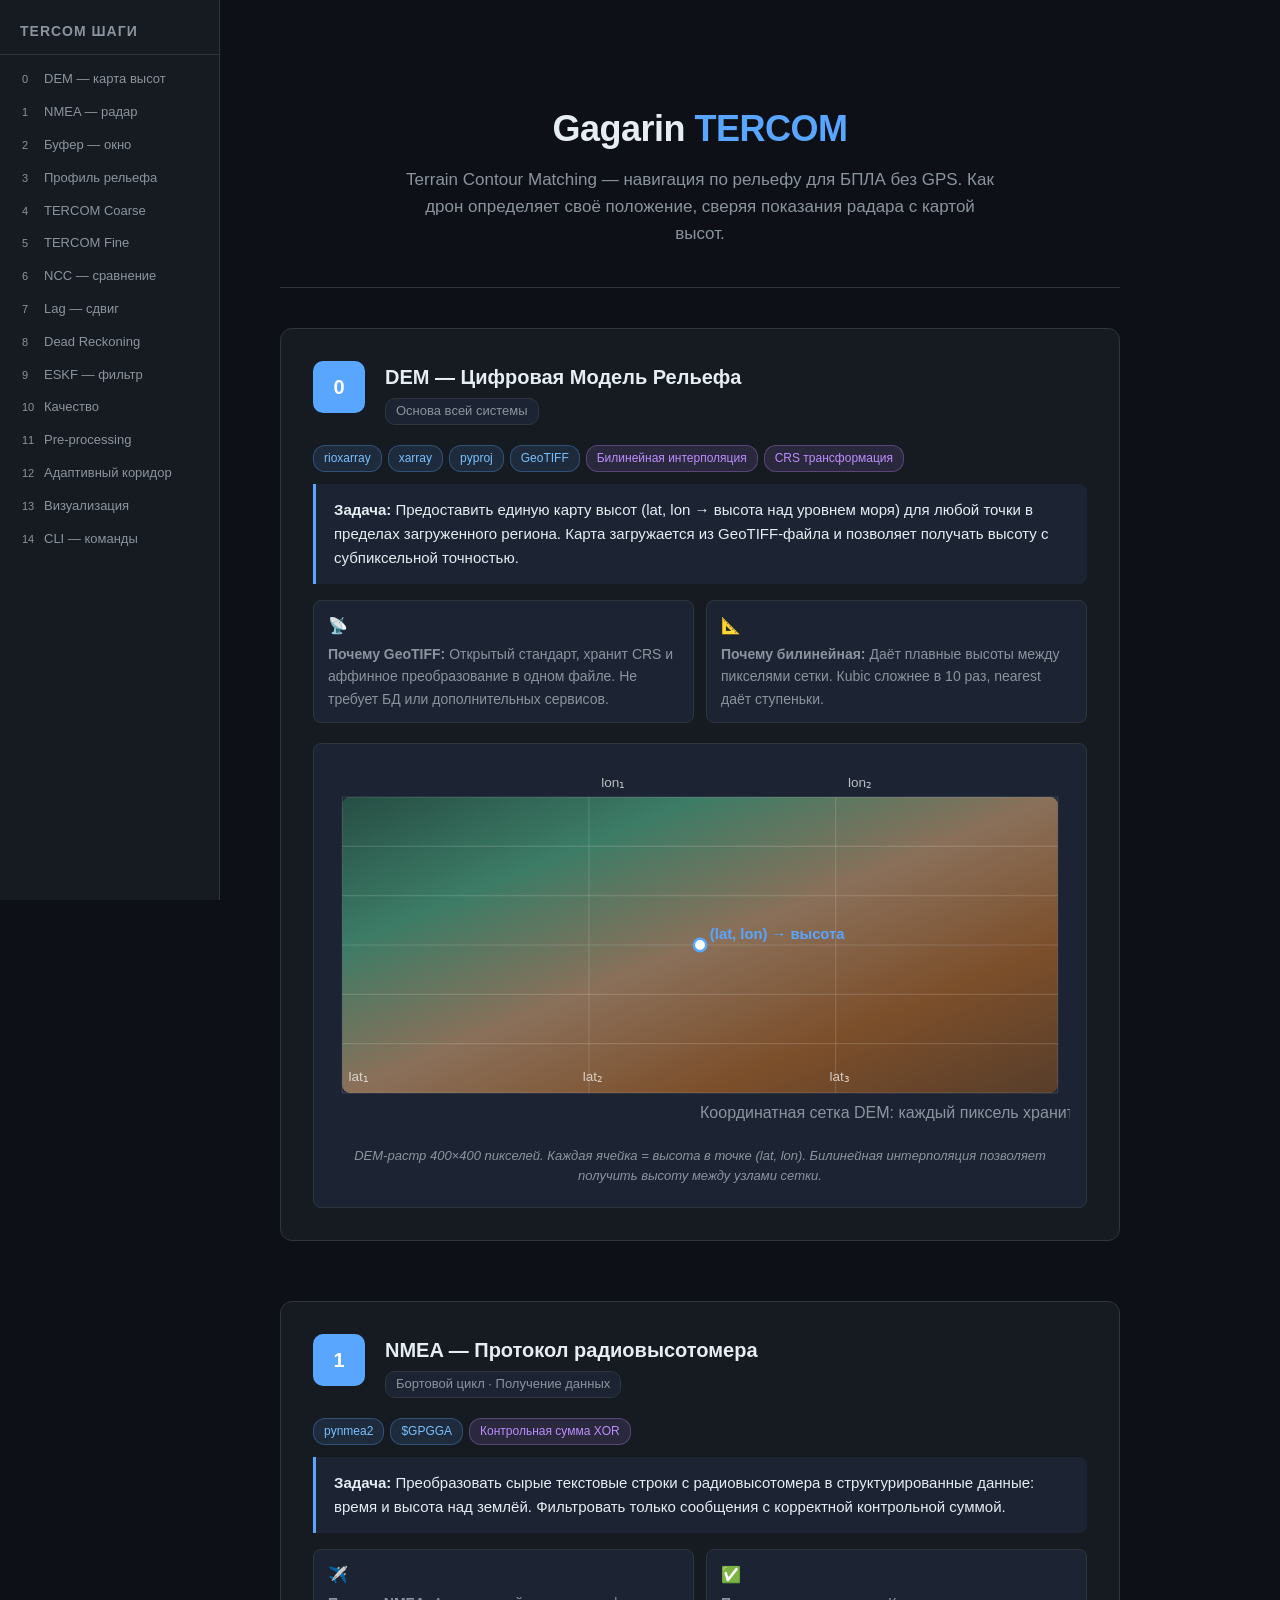
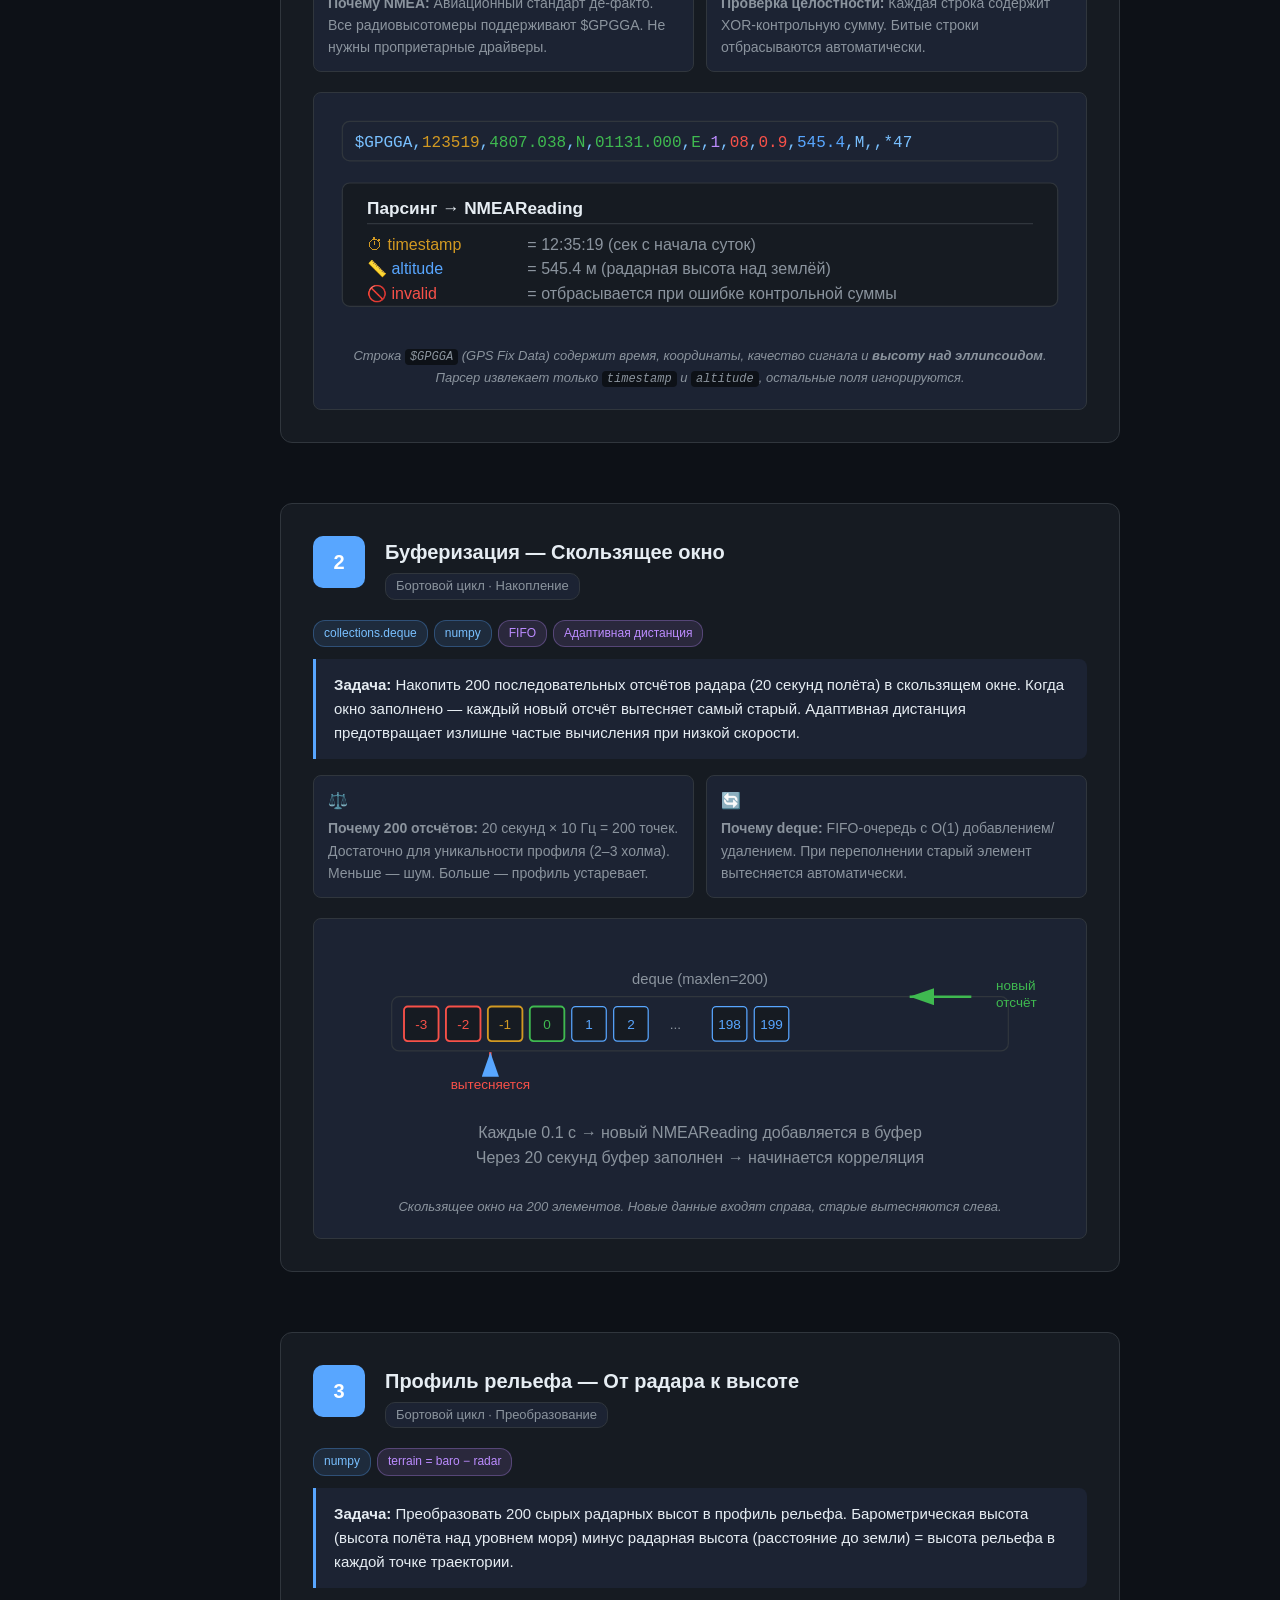
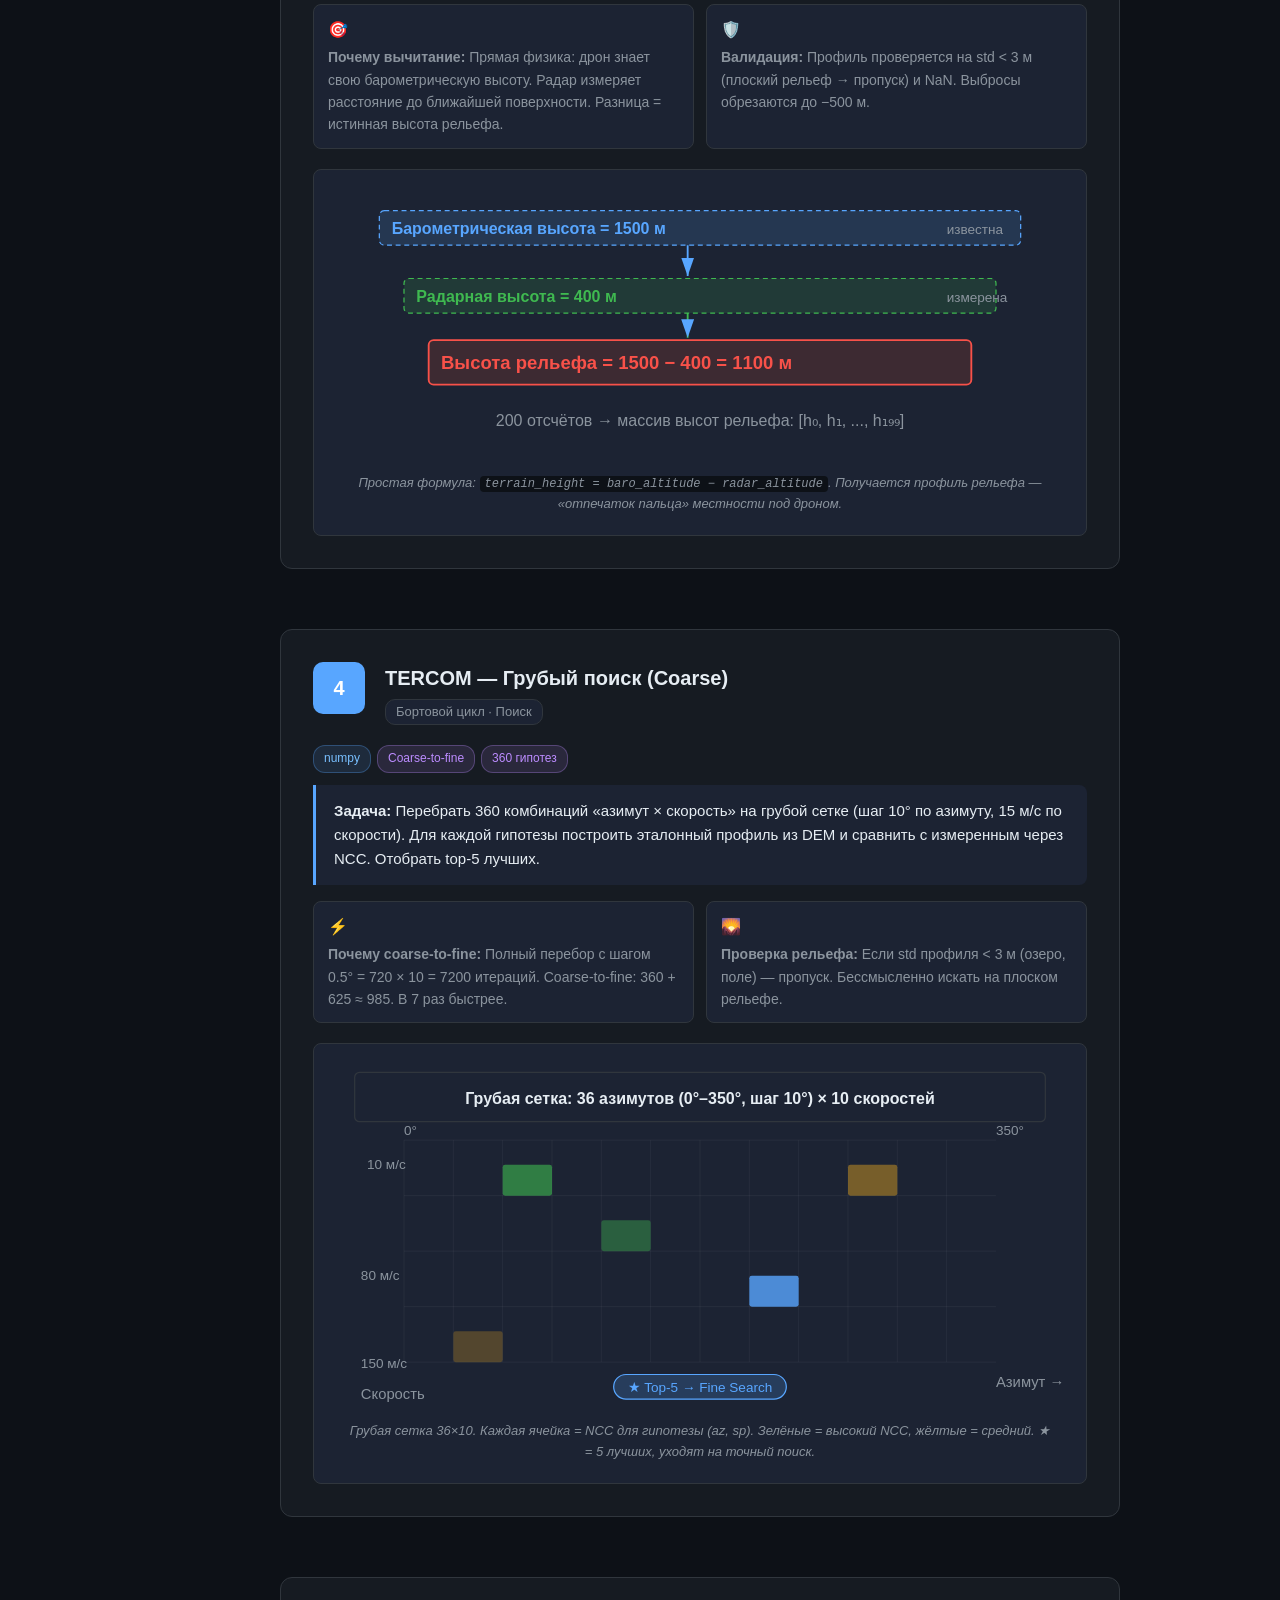
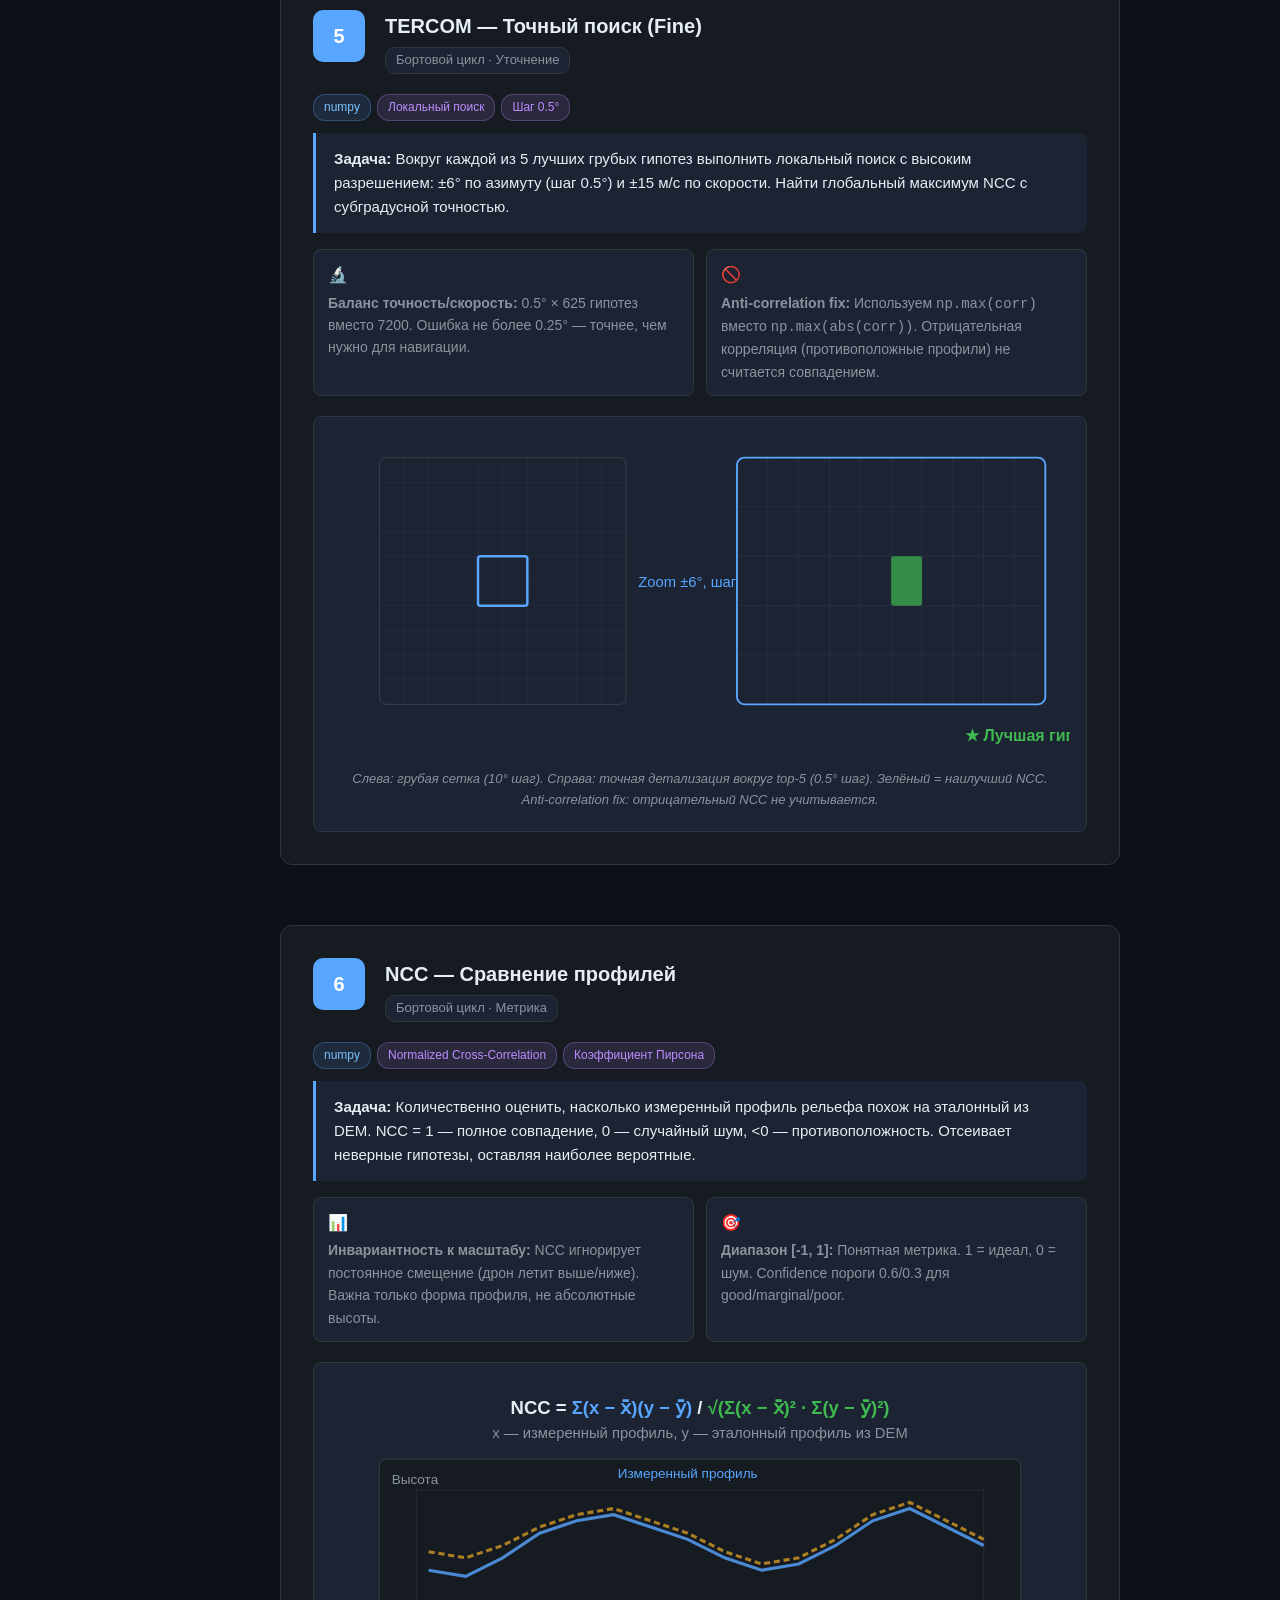
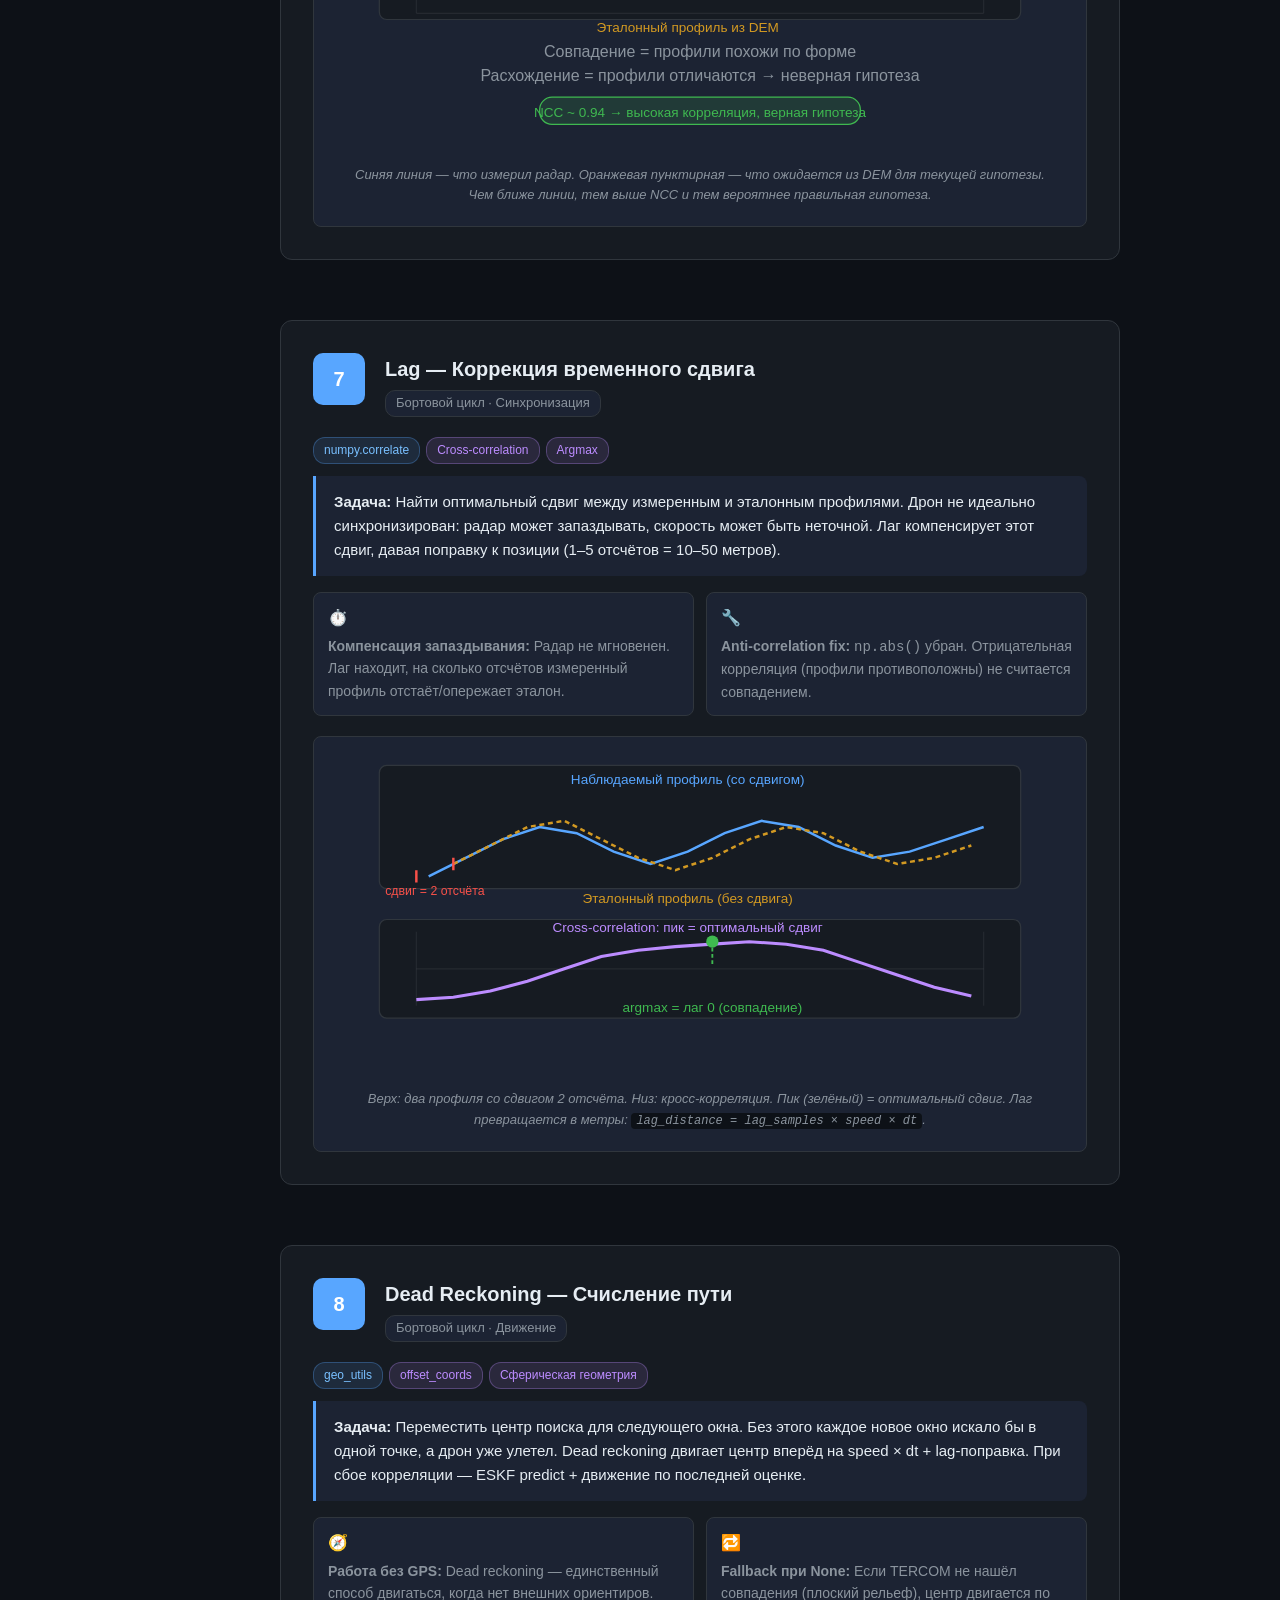
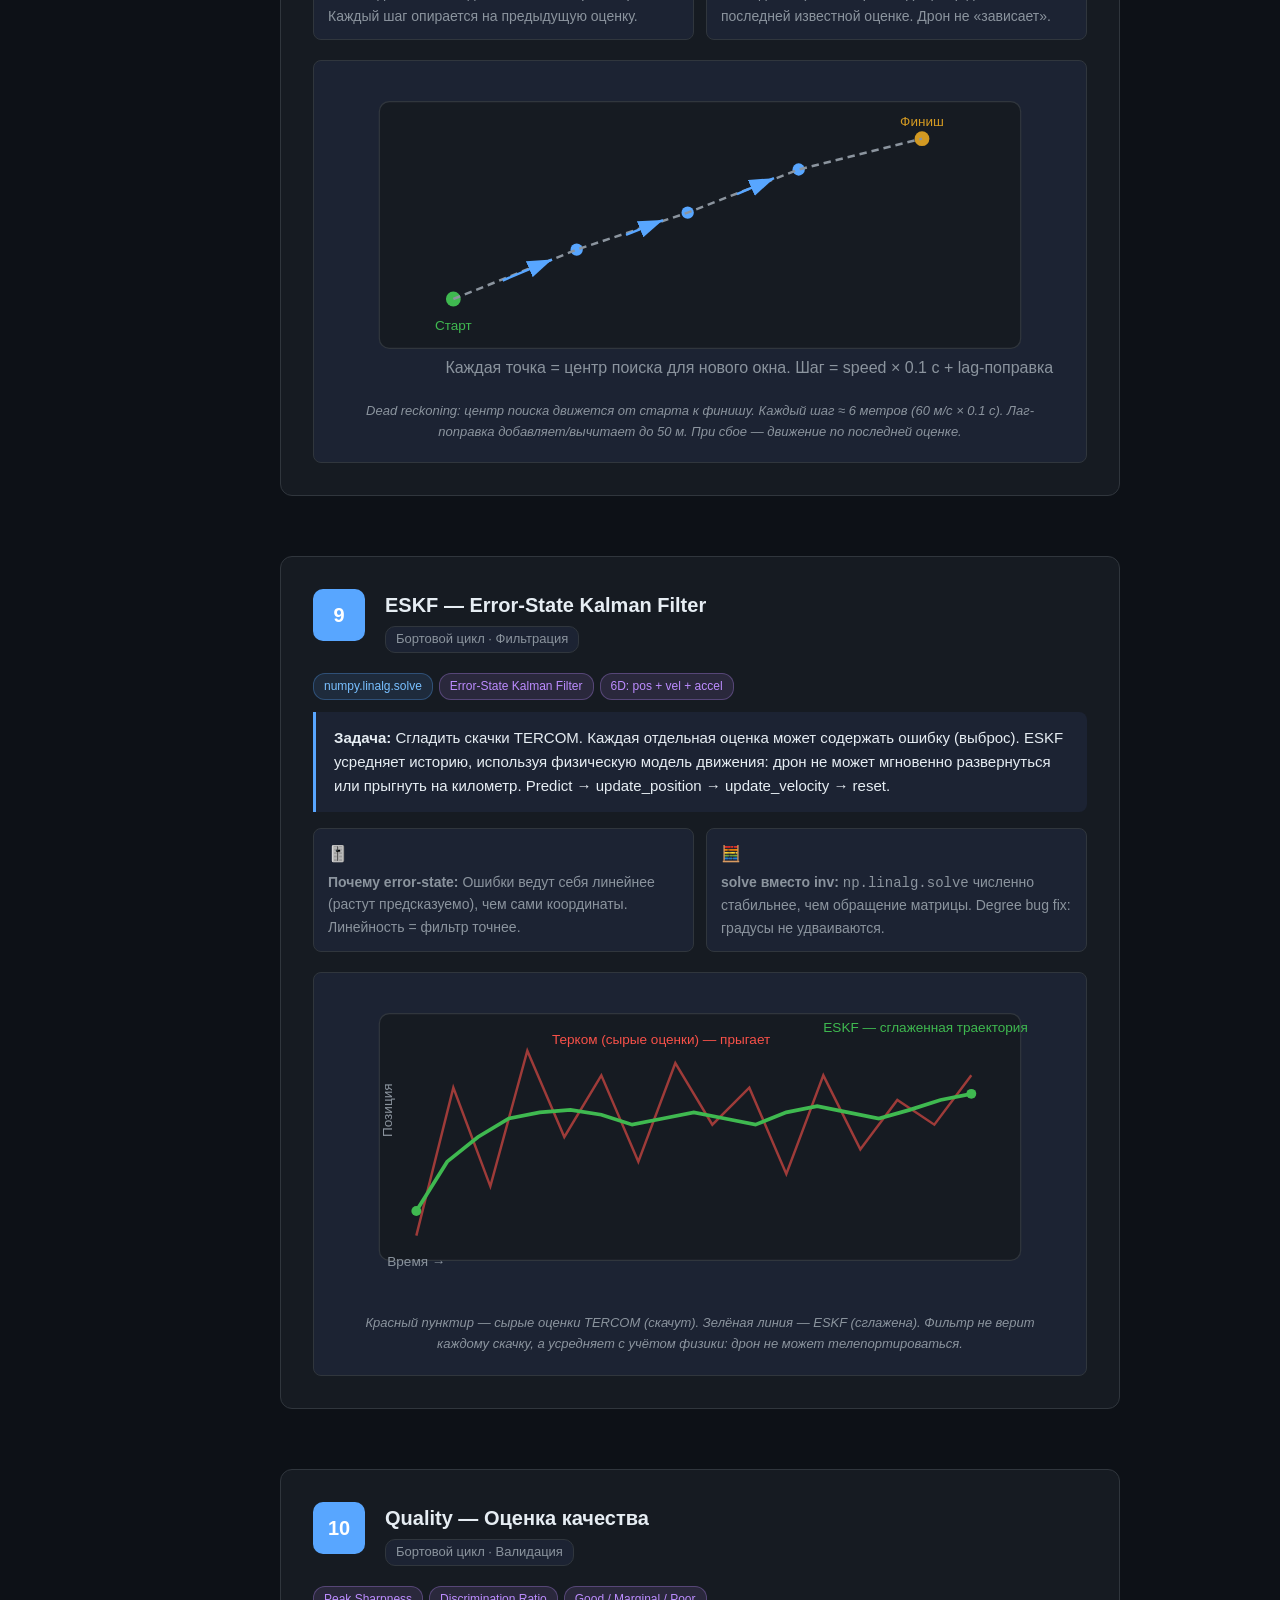
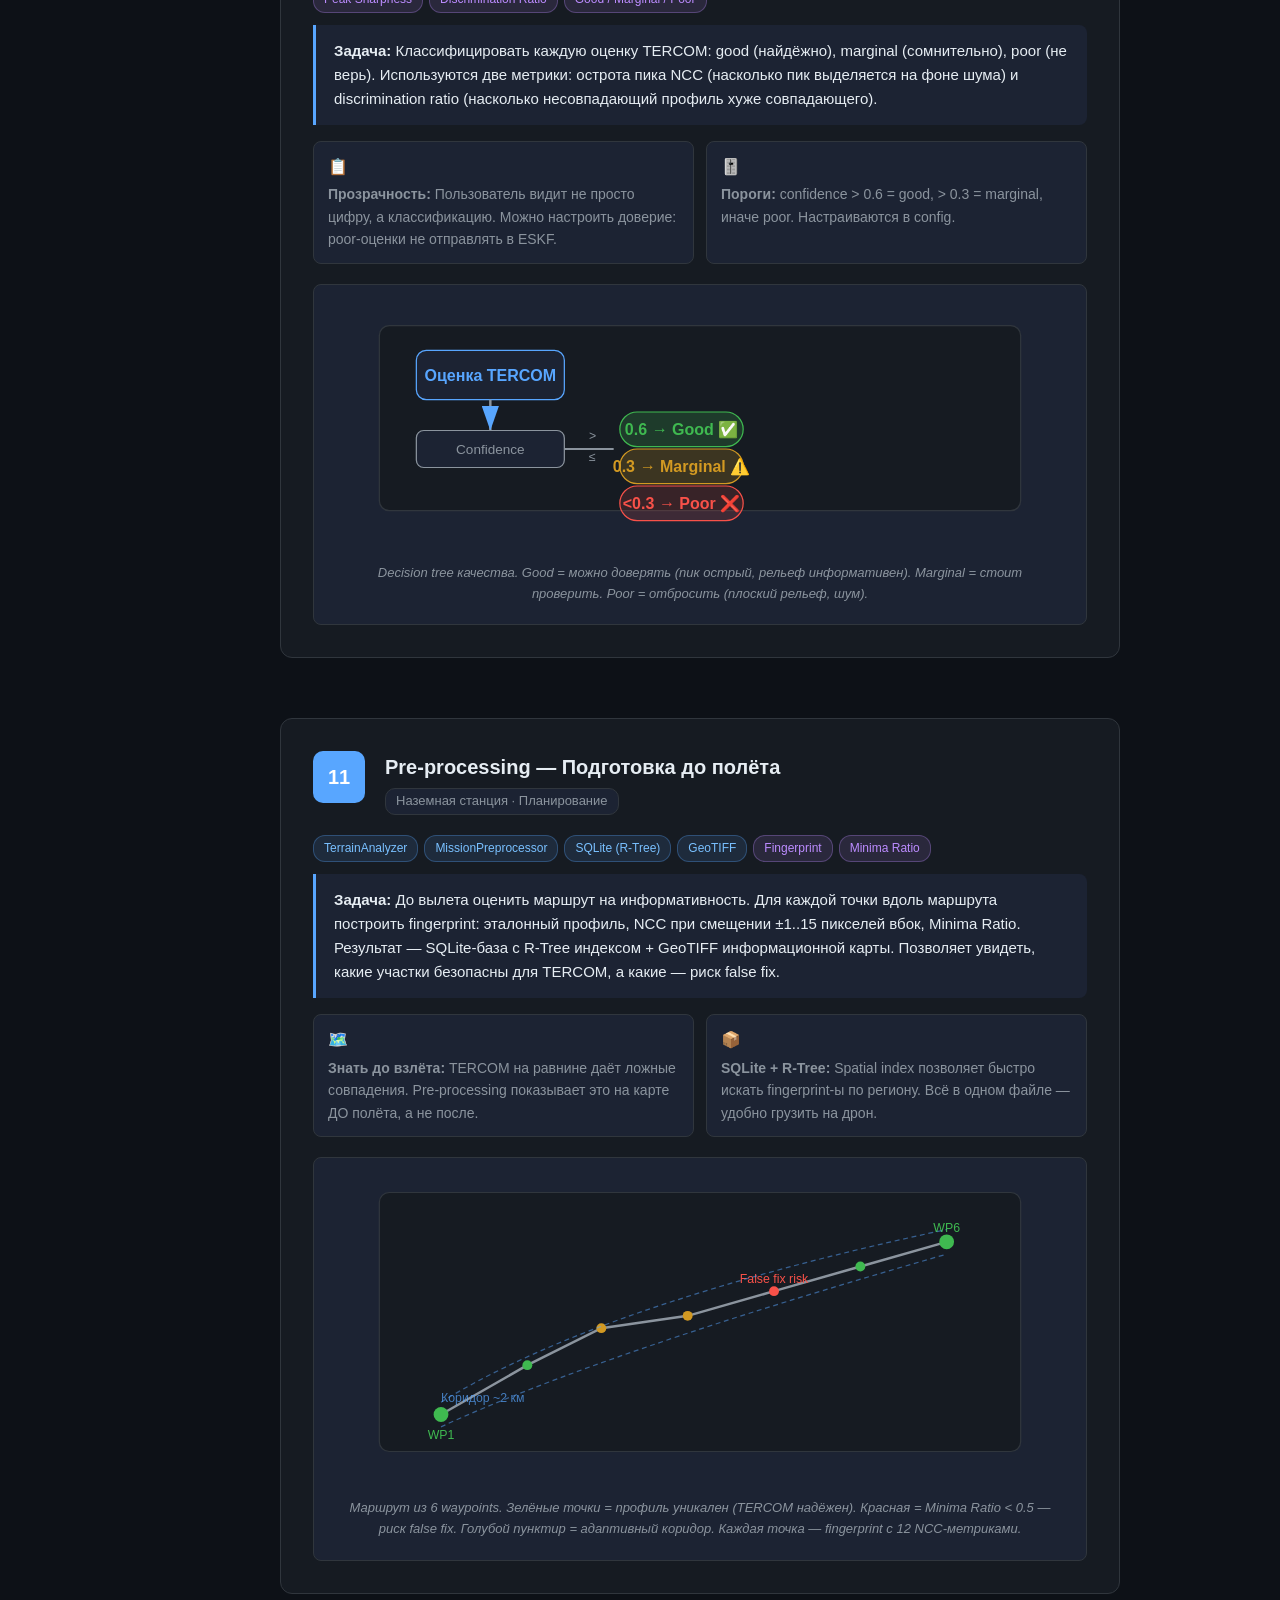
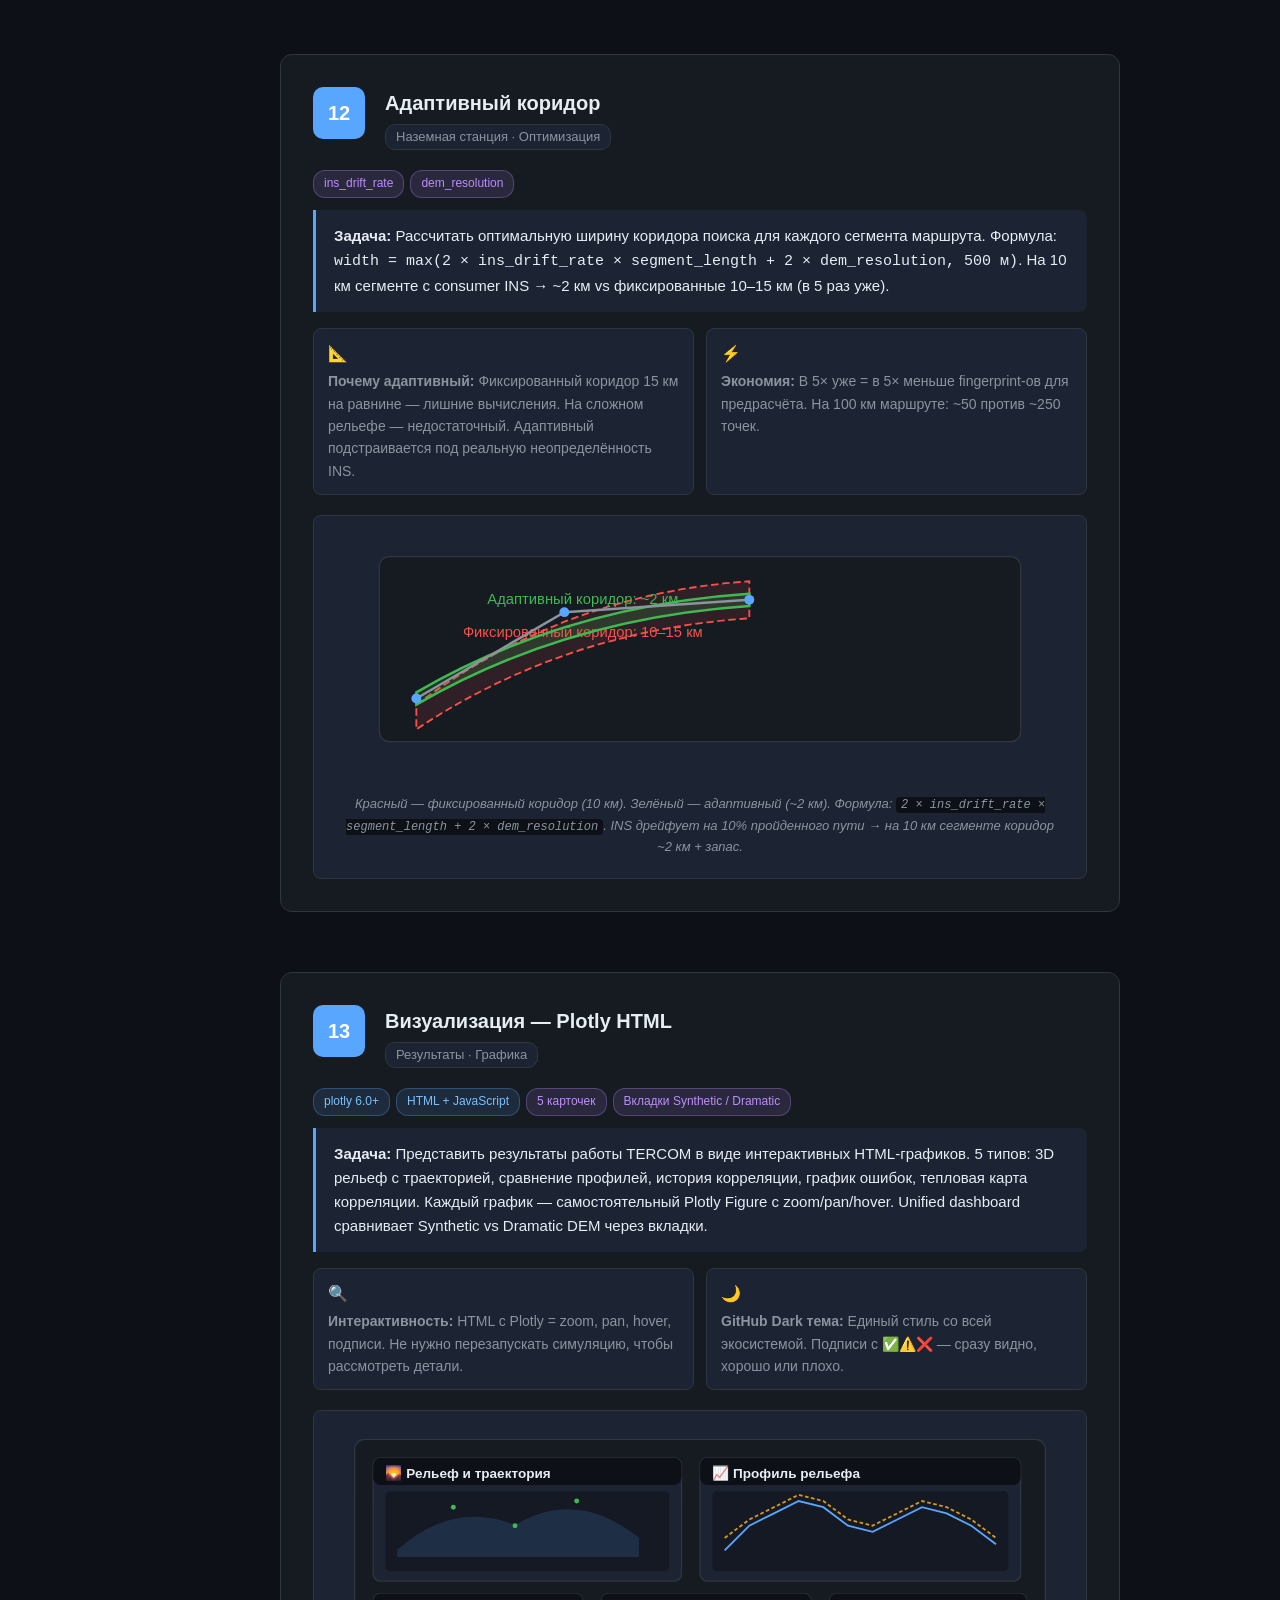
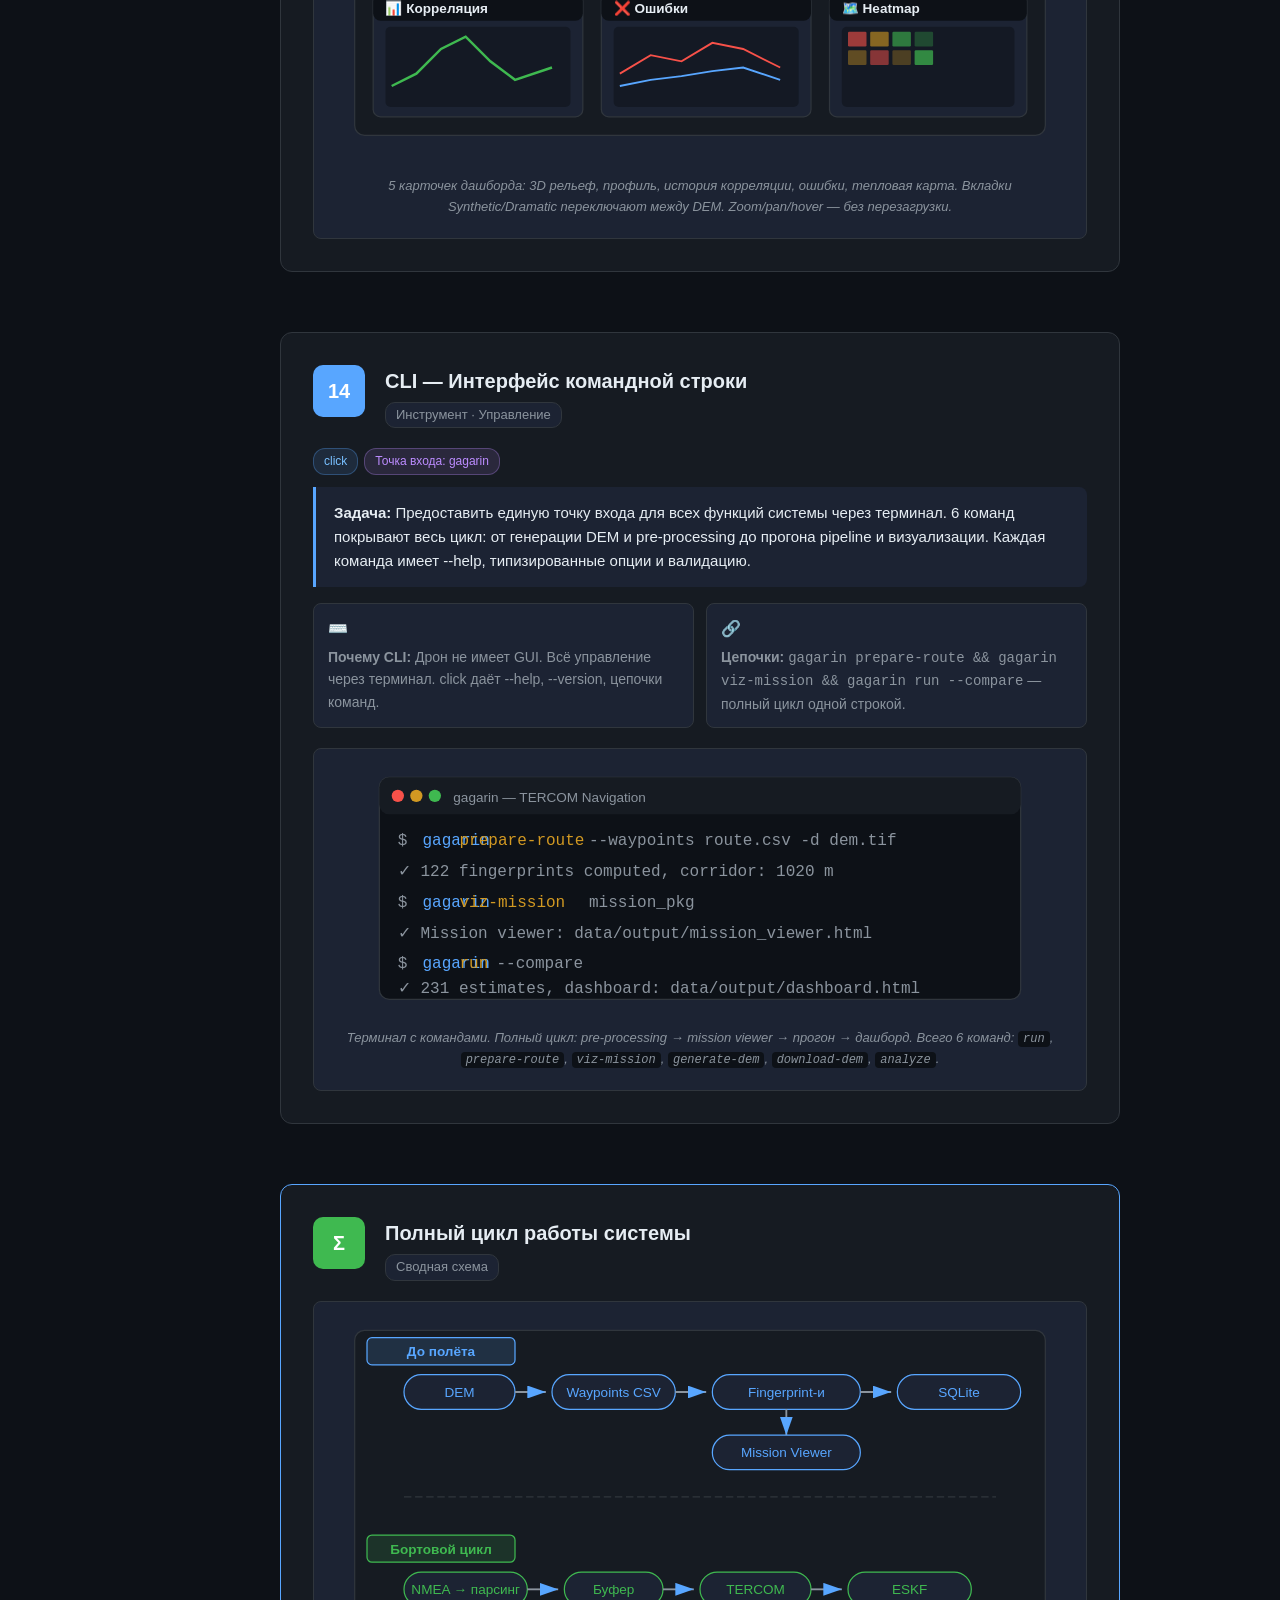
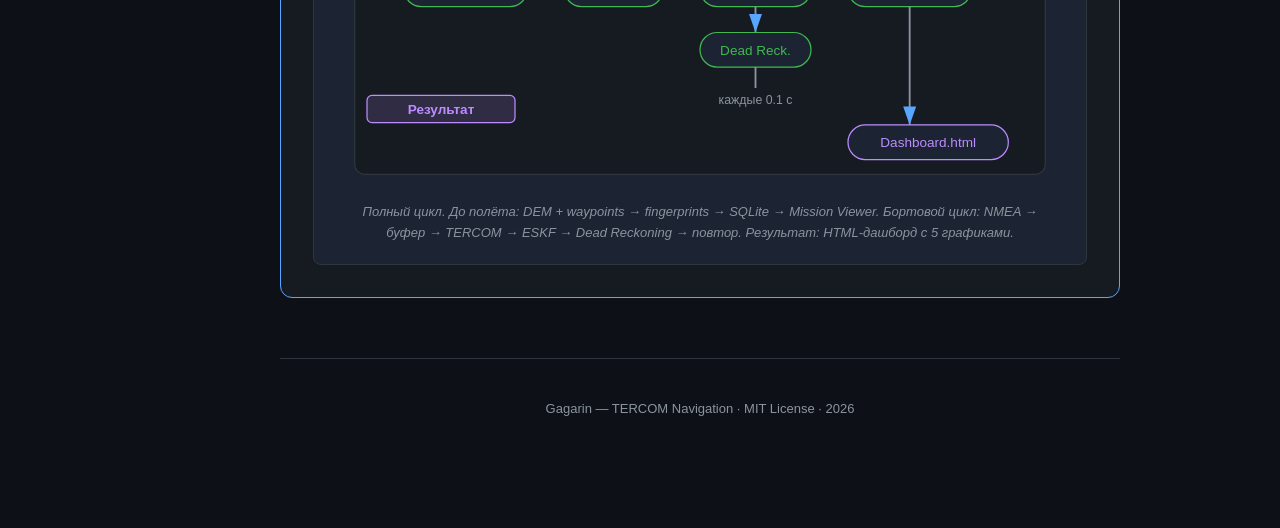
==== docs/demo/index.html @ 9ee4a389 "Phase 1 bugs + pre-processing + docs Critical bug fixes: - Anti-correlation fix: np.abs removed from" ====
<!DOCTYPE html>
<html lang="ru">
<head>
<meta charset="UTF-8">
<meta name="viewport" content="width=device-width,initial-scale=1.0">
<title>Gagarin — TERCOM Navigation: как это работает</title>
<style>
*,*::before,*::after{box-sizing:border-box;margin:0;padding:0}
:root{--bg:#0d1117;--bg2:#161b22;--bg3:#1c2333;--border:#30363d;--fg:#e6edf3;--fg2:#8b949e;--accent:#58a6ff;--green:#3fb950;--orange:#d29922;--red:#f85149;--purple:#bc8cff;--cyan:#79c0ff;--font:-apple-system,BlinkMacSystemFont,"Segoe UI",Helvetica,Arial,sans-serif}
html{scroll-behavior:smooth}
body{background:var(--bg);color:var(--fg);font-family:var(--font);line-height:1.6}
nav{position:fixed;top:0;left:0;width:220px;height:100vh;background:var(--bg2);border-right:1px solid var(--border);padding:20px 0;overflow-y:auto;z-index:100}
nav h2{font-size:14px;color:var(--fg2);text-transform:uppercase;letter-spacing:1px;padding:0 20px 12px;border-bottom:1px solid var(--border);margin-bottom:8px}
nav a{display:block;padding:6px 20px;font-size:13px;color:var(--fg2);text-decoration:none;transition:.15s;border-left:2px solid transparent}
nav a:hover{color:var(--fg);background:var(--bg3)}
nav a.active{color:var(--accent);border-left-color:var(--accent)}
nav .nav-num{display:inline-block;width:22px;color:var(--fg2);font-size:11px}
main{margin-left:220px;padding:40px 60px 80px;max-width:960px}
.hero{text-align:center;padding:60px 0 40px;border-bottom:1px solid var(--border);margin-bottom:40px}
.hero h1{font-size:36px;font-weight:700;letter-spacing:-0.5px;margin-bottom:8px}
.hero h1 span{color:var(--accent)}
.hero p{font-size:17px;color:var(--fg2);max-width:600px;margin:0 auto}
.step{margin-bottom:60px;padding:32px;background:var(--bg2);border:1px solid var(--border);border-radius:12px}
.step-header{display:flex;align-items:flex-start;gap:20px;margin-bottom:20px}
.step-number{flex-shrink:0;width:52px;height:52px;background:var(--accent);color:#fff;border-radius:10px;display:flex;align-items:center;justify-content:center;font-size:20px;font-weight:700}
.step-title{flex:1}
.step-title h2{font-size:20px;font-weight:600;margin-bottom:4px}
.step-title .phase{font-size:13px;color:var(--fg2);background:var(--bg3);display:inline-block;padding:2px 10px;border-radius:10px;border:1px solid var(--border)}
.tags{display:flex;flex-wrap:wrap;gap:6px;margin:12px 0}
.tag{padding:3px 10px;border-radius:12px;font-size:12px;background:var(--bg3);border:1px solid var(--border);color:var(--fg2)}
.tag.lib{background:rgba(88,166,255,.12);border-color:rgba(88,166,255,.3);color:var(--cyan)}
.tag.algo{background:rgba(188,140,255,.12);border-color:rgba(188,140,255,.3);color:var(--purple)}
.task{background:var(--bg3);border-left:3px solid var(--accent);padding:14px 18px;border-radius:0 8px 8px 0;margin:12px 0 16px;font-size:15px}
.why{display:grid;grid-template-columns:1fr 1fr;gap:12px;margin:12px 0 20px}
.why-item{padding:12px 14px;background:var(--bg3);border-radius:8px;border:1px solid var(--border)}
.why-item .why-icon{font-size:16px;margin-bottom:4px}
.why-item .why-text{font-size:14px;color:var(--fg2)}
.diagram{margin:16px 0 0;background:var(--bg3);border-radius:8px;border:1px solid var(--border);overflow:hidden;text-align:center;padding:16px}
.diagram svg{max-width:100%;height:auto}
.diagram-caption{font-size:13px;color:var(--fg2);padding:8px 16px 4px;text-align:center;font-style:italic}
.diagram-caption code{background:var(--bg);padding:1px 5px;border-radius:4px;font-size:12px}
.phase-label{display:inline-block;font-size:13px;font-weight:600;color:var(--fg2);text-transform:uppercase;letter-spacing:1px;margin-bottom:16px;padding:4px 12px;border-radius:6px;background:var(--bg3);border:1px solid var(--border)}
footer{text-align:center;padding:40px 0;color:var(--fg2);font-size:13px;border-top:1px solid var(--border);margin-top:20px}
@media(max-width:768px){nav{display:none}main{margin-left:0;padding:20px 16px 40px}.step{padding:20px}.why{grid-template-columns:1fr}.step-header{flex-direction:column;gap:12px}}
</style>

</head>
<body>

<nav>
<h2>TERCOM шаги</h2>
<a href="#step0" class="active"><span class="nav-num">0</span>DEM — карта высот</a>
<a href="#step1"><span class="nav-num">1</span>NMEA — радар</a>
<a href="#step2"><span class="nav-num">2</span>Буфер — окно</a>
<a href="#step3"><span class="nav-num">3</span>Профиль рельефа</a>
<a href="#step4"><span class="nav-num">4</span>TERCOM Coarse</a>
<a href="#step5"><span class="nav-num">5</span>TERCOM Fine</a>
<a href="#step6"><span class="nav-num">6</span>NCC — сравнение</a>
<a href="#step7"><span class="nav-num">7</span>Lag — сдвиг</a>
<a href="#step8"><span class="nav-num">8</span>Dead Reckoning</a>
<a href="#step9"><span class="nav-num">9</span>ESKF — фильтр</a>
<a href="#step10"><span class="nav-num">10</span>Качество</a>
<a href="#step11"><span class="nav-num">11</span>Pre-processing</a>
<a href="#step12"><span class="nav-num">12</span>Адаптивный коридор</a>
<a href="#step13"><span class="nav-num">13</span>Визуализация</a>
<a href="#step14"><span class="nav-num">14</span>CLI — команды</a>
</nav>

<main>

<div class="hero">
<h1>Gagarin <span>TERCOM</span></h1>
<p>Terrain Contour Matching — навигация по рельефу для БПЛА без GPS.
Как дрон определяет своё положение, сверяя показания радара с картой высот.</p>
</div>

<!-- Шаг 0: DEM -->
<div class="step" id="step0">
<div class="step-header">
<div class="step-number">0</div>
<div class="step-title">
<h2>DEM — Цифровая Модель Рельефа</h2>
<span class="phase">Основа всей системы</span>
</div>
</div>
<div class="tags">
<span class="tag lib">rioxarray</span>
<span class="tag lib">xarray</span>
<span class="tag lib">pyproj</span>
<span class="tag lib">GeoTIFF</span>
<span class="tag algo">Билинейная интерполяция</span>
<span class="tag algo">CRS трансформация</span>
</div>
<div class="task">
<b>Задача:</b> Предоставить единую карту высот (lat, lon → высота над уровнем моря) для любой точки в пределах загруженного региона. Карта загружается из GeoTIFF-файла и позволяет получать высоту с субпиксельной точностью.
</div>
<div class="why">
<div class="why-item">
<div class="why-icon">📡</div>
<div class="why-text"><b>Почему GeoTIFF:</b> Открытый стандарт, хранит CRS и аффинное преобразование в одном файле. Не требует БД или дополнительных сервисов.</div>
</div>
<div class="why-item">
<div class="why-icon">📐</div>
<div class="why-text"><b>Почему билинейная:</b> Даёт плавные высоты между пикселями сетки. Кubic сложнее в 10 раз, nearest даёт ступеньки.</div>
</div>
</div>
<div class="diagram">
<svg viewBox="0 0 600 300" xmlns="http://www.w3.org/2000/svg">
<defs>
<linearGradient id="demGrad" x1="0" y1="0" x2="1" y2="1">
<stop offset="0%" stop-color="#2d6a4f"/>
<stop offset="25%" stop-color="#52b788"/>
<stop offset="50%" stop-color="#d4a373"/>
<stop offset="75%" stop-color="#bc6c25"/>
<stop offset="100%" stop-color="#7f4f24"/>
</linearGradient>
</defs>
<rect x="10" y="30" width="580" height="240" rx="6" fill="url(#demGrad)" opacity=".6"/>
<g stroke="#ffffff22" stroke-width="1">
<line x1="10" y1="30" x2="590" y2="30"/><line x1="10" y1="70" x2="590" y2="70"/>
<line x1="10" y1="110" x2="590" y2="110"/><line x1="10" y1="150" x2="590" y2="150"/>
<line x1="10" y1="190" x2="590" y2="190"/><line x1="10" y1="230" x2="590" y2="230"/>
<line x1="10" y1="270" x2="590" y2="270"/>
<line x1="10" y1="30" x2="10" y2="270"/><line x1="210" y1="30" x2="210" y2="270"/>
<line x1="410" y1="30" x2="410" y2="270"/><line x1="590" y1="30" x2="590" y2="270"/>
</g>
<text x="15" y="260" fill="#fff" font-size="11" opacity=".7">lat₁</text>
<text x="205" y="260" fill="#fff" font-size="11" opacity=".7">lat₂</text>
<text x="405" y="260" fill="#fff" font-size="11" opacity=".7">lat₃</text>
<text x="220" y="22" fill="#fff" font-size="11" opacity=".7">lon₁</text>
<text x="420" y="22" fill="#fff" font-size="11" opacity=".7">lon₂</text>
<circle cx="300" cy="150" r="5" fill="#fff" stroke="#58a6ff" stroke-width="2"/>
<text x="308" y="145" fill="#58a6ff" font-size="12" font-weight="600">(lat, lon) → высота</text>
<text x="300" y="290" fill="#8b949e" font-size="13">Координатная сетка DEM: каждый пиксель хранит высоту в метрах</text>
</svg>
<div class="diagram-caption">DEM-растр 400×400 пикселей. Каждая ячейка = высота в точке (lat, lon). Билинейная интерполяция позволяет получить высоту между узлами сетки.</div>
</div>
</div>

<!-- Шаг 1: NMEA -->
<div class="step" id="step1">
<div class="step-header">
<div class="step-number">1</div>
<div class="step-title">
<h2>NMEA — Протокол радиовысотомера</h2>
<span class="phase">Бортовой цикл · Получение данных</span>
</div>
</div>
<div class="tags">
<span class="tag lib">pynmea2</span>
<span class="tag lib">$GPGGA</span>
<span class="tag algo">Контрольная сумма XOR</span>
</div>
<div class="task">
<b>Задача:</b> Преобразовать сырые текстовые строки с радиовысотомера в структурированные данные: время и высота над землёй. Фильтровать только сообщения с корректной контрольной суммой.
</div>
<div class="why">
<div class="why-item">
<div class="why-icon">✈️</div>
<div class="why-text"><b>Почему NMEA:</b> Авиационный стандарт де-факто. Все радиовысотомеры поддерживают $GPGGA. Не нужны проприетарные драйверы.</div>
</div>
<div class="why-item">
<div class="why-icon">✅</div>
<div class="why-text"><b>Проверка целостности:</b> Каждая строка содержит XOR-контрольную сумму. Битые строки отбрасываются автоматически.</div>
</div>
</div>
<div class="diagram">
<svg viewBox="0 0 600 180" xmlns="http://www.w3.org/2000/svg">
<rect x="10" y="10" width="580" height="32" rx="6" fill="#1c2333" stroke="#30363d"/>
<text x="20" y="31" fill="#79c0ff" font-size="13" font-family="monospace">$GPGGA,<tspan fill="#d29922">123519</tspan>,<tspan fill="#3fb950">4807.038</tspan>,<tspan fill="#3fb950">N</tspan>,<tspan fill="#3fb950">01131.000</tspan>,<tspan fill="#3fb950">E</tspan>,<tspan fill="#bc8cff">1</tspan>,<tspan fill="#f85149">08</tspan>,<tspan fill="#f85149">0.9</tspan>,<tspan fill="#58a6ff">545.4</tspan>,M,,*47</text>
<rect x="10" y="60" width="580" height="100" rx="6" fill="#161b22" stroke="#30363d"/>
<text x="30" y="85" fill="#e6edf3" font-size="14" font-weight="600">Парсинг → NMEAReading</text>
<line x1="30" y1="93" x2="570" y2="93" stroke="#30363d"/>
<g font-size="13">
<text x="30" y="114" fill="#d29922">⏱ timestamp</text><text x="160" y="114" fill="#8b949e">= 12:35:19 (сек с начала суток)</text>
<text x="30" y="134" fill="#58a6ff">📏 altitude</text><text x="160" y="134" fill="#8b949e">= 545.4 м (радарная высота над землёй)</text>
<text x="30" y="154" fill="#f85149">🚫 invalid</text><text x="160" y="154" fill="#8b949e">= отбрасывается при ошибке контрольной суммы</text>
</g>
</svg>
<div class="diagram-caption">Строка <code>$GPGGA</code> (GPS Fix Data) содержит время, координаты, качество сигнала и <b>высоту над эллипсоидом</b>. Парсер извлекает только <code>timestamp</code> и <code>altitude</code>, остальные поля игнорируются.</div>
</div>
</div>

<!-- Шаг 2: Buffer -->
<div class="step" id="step2">
<div class="step-header">
<div class="step-number">2</div>
<div class="step-title">
<h2>Буферизация — Скользящее окно</h2>
<span class="phase">Бортовой цикл · Накопление</span>
</div>
</div>
<div class="tags">
<span class="tag lib">collections.deque</span>
<span class="tag lib">numpy</span>
<span class="tag algo">FIFO</span>
<span class="tag algo">Адаптивная дистанция</span>
</div>
<div class="task">
<b>Задача:</b> Накопить 200 последовательных отсчётов радара (20 секунд полёта) в скользящем окне. Когда окно заполнено — каждый новый отсчёт вытесняет самый старый. Адаптивная дистанция предотвращает излишне частые вычисления при низкой скорости.
</div>
<div class="why">
<div class="why-item">
<div class="why-icon">⚖️</div>
<div class="why-text"><b>Почему 200 отсчётов:</b> 20 секунд × 10 Гц = 200 точек. Достаточно для уникальности профиля (2–3 холма). Меньше — шум. Больше — профиль устаревает.</div>
</div>
<div class="why-item">
<div class="why-icon">🔄</div>
<div class="why-text"><b>Почему deque:</b> FIFO-очередь с O(1) добавлением/удалением. При переполнении старый элемент вытесняется автоматически.</div>
</div>
</div>
<div class="diagram">
<svg viewBox="0 0 600 200" xmlns="http://www.w3.org/2000/svg">
<defs>
<marker id="arrowR" markerWidth="10" markerHeight="7" refX="10" refY="3.5" orient="auto"><polygon points="0 0, 10 3.5, 0 7" fill="#58a6ff"/></marker>
<marker id="arrowG" markerWidth="10" markerHeight="7" refX="10" refY="3.5" orient="auto"><polygon points="0 0, 10 3.5, 0 7" fill="#3fb950"/></marker>
</defs>
<rect x="50" y="50" width="500" height="44" rx="6" fill="#1c2333" stroke="#30363d"/>
<g font-size="11" text-anchor="middle">
<rect x="60" y="58" width="28" height="28" rx="3" fill="#161b22" stroke="#f85149" stroke-width="1.5"/>
<text x="74" y="76" fill="#f85149">-3</text>
<rect x="94" y="58" width="28" height="28" rx="3" fill="#161b22" stroke="#f85149" stroke-width="1.5"/>
<text x="108" y="76" fill="#f85149">-2</text>
<rect x="128" y="58" width="28" height="28" rx="3" fill="#161b22" stroke="#d29922" stroke-width="1.5"/>
<text x="142" y="76" fill="#d29922">-1</text>
<rect x="162" y="58" width="28" height="28" rx="3" fill="#161b22" stroke="#3fb950" stroke-width="1.5"/>
<text x="176" y="76" fill="#3fb950">0</text>
<rect x="196" y="58" width="28" height="28" rx="3" fill="#161b22" stroke="#58a6ff"/>
<text x="210" y="76" fill="#58a6ff">1</text>
<rect x="230" y="58" width="28" height="28" rx="3" fill="#161b22" stroke="#58a6ff"/>
<text x="244" y="76" fill="#58a6ff">2</text>
<text x="280" y="76" fill="#8b949e">...</text>
<rect x="310" y="58" width="28" height="28" rx="3" fill="#161b22" stroke="#58a6ff"/>
<text x="324" y="76" fill="#58a6ff">198</text>
<rect x="344" y="58" width="28" height="28" rx="3" fill="#161b22" stroke="#58a6ff"/>
<text x="358" y="76" fill="#58a6ff">199</text>
</g>
<text x="300" y="40" fill="#8b949e" font-size="12" text-anchor="middle">deque (maxlen=200)</text>
<line x1="130" y1="110" x2="130" y2="95" stroke="#f85149" stroke-width="2" marker-end="url(#arrowR)"/>
<text x="130" y="125" fill="#f85149" font-size="11" text-anchor="middle">вытесняется</text>
<line x1="520" y1="50" x2="470" y2="50" stroke="#3fb950" stroke-width="2" marker-end="url(#arrowG)"/>
<text x="540" y="45" fill="#3fb950" font-size="11">новый</text>
<text x="540" y="58" fill="#3fb950" font-size="11">отсчёт</text>
<text x="300" y="165" fill="#8b949e" font-size="13" text-anchor="middle">Каждые 0.1 с → новый NMEAReading добавляется в буфер</text>
<text x="300" y="185" fill="#8b949e" font-size="13" text-anchor="middle">Через 20 секунд буфер заполнен → начинается корреляция</text>
</svg>
<div class="diagram-caption">Скользящее окно на 200 элементов. Новые данные входят справа, старые вытесняются слева.</div>
</div>
</div>

<!-- Шаг 3: Profile -->
<div class="step" id="step3">
<div class="step-header">
<div class="step-number">3</div>
<div class="step-title">
<h2>Профиль рельефа — От радара к высоте</h2>
<span class="phase">Бортовой цикл · Преобразование</span>
</div>
</div>
<div class="tags">
<span class="tag lib">numpy</span>
<span class="tag algo">terrain = baro − radar</span>
</div>
<div class="task">
<b>Задача:</b> Преобразовать 200 сырых радарных высот в профиль рельефа. Барометрическая высота (высота полёта над уровнем моря) минус радарная высота (расстояние до земли) = высота рельефа в каждой точке траектории.
</div>
<div class="why">
<div class="why-item">
<div class="why-icon">🎯</div>
<div class="why-text"><b>Почему вычитание:</b> Прямая физика: дрон знает свою барометрическую высоту. Радар измеряет расстояние до ближайшей поверхности. Разница = истинная высота рельефа.</div>
</div>
<div class="why-item">
<div class="why-icon">🛡️</div>
<div class="why-text"><b>Валидация:</b> Профиль проверяется на std < 3 м (плоский рельеф → пропуск) и NaN. Выбросы обрезаются до −500 м.</div>
</div>
</div>
<div class="diagram">
<svg viewBox="0 0 600 220" xmlns="http://www.w3.org/2000/svg">
<defs>
<marker id="arrowA" markerWidth="10" markerHeight="7" refX="10" refY="3.5" orient="auto"><polygon points="0 0, 10 3.5, 0 7" fill="#58a6ff"/></marker>
</defs>
<!-- Барометрическая высота -->
<rect x="40" y="20" width="520" height="28" rx="4" fill="rgba(88,166,255,.15)" stroke="#58a6ff" stroke-dasharray="4,3"/>
<text x="50" y="39" fill="#58a6ff" font-size="13" font-weight="600">Барометрическая высота = 1500 м</text>
<text x="500" y="39" fill="#8b949e" font-size="11">известна</text>
<!-- Радарная высота -->
<rect x="60" y="75" width="480" height="28" rx="4" fill="rgba(61,185,80,.15)" stroke="#3fb950" stroke-dasharray="4,3"/>
<text x="70" y="94" fill="#3fb950" font-size="13" font-weight="600">Радарная высота = 400 м</text>
<text x="500" y="94" fill="#8b949e" font-size="11">измерена</text>
<!-- Рельеф = разница -->
<rect x="80" y="125" width="440" height="36" rx="4" fill="rgba(247,81,49,.15)" stroke="#f85149" stroke-width="1.5"/>
<text x="90" y="148" fill="#f85149" font-size="15" font-weight="600">Высота рельефа = 1500 − 400 = 1100 м</text>
<!-- Стрелки -->
<line x1="290" y1="48" x2="290" y2="73" stroke="#58a6ff" stroke-width="1.5" marker-end="url(#arrowA)"/>
<line x1="290" y1="103" x2="290" y2="123" stroke="#3fb950" stroke-width="1.5" marker-end="url(#arrowA)"/>
<text x="300" y="195" fill="#8b949e" font-size="13" text-anchor="middle">200 отсчётов → массив высот рельефа: [h₀, h₁, ..., h₁₉₉]</text>
</svg>
<div class="diagram-caption">Простая формула: <code>terrain_height = baro_altitude − radar_altitude</code>. Получается профиль рельефа — «отпечаток пальца» местности под дроном.</div>
</div>
</div>

<!-- Шаг 4: TERCOM Coarse -->
<div class="step" id="step4">
<div class="step-header">
<div class="step-number">4</div>
<div class="step-title">
<h2>TERCOM — Грубый поиск (Coarse)</h2>
<span class="phase">Бортовой цикл · Поиск</span>
</div>
</div>
<div class="tags">
<span class="tag lib">numpy</span>
<span class="tag algo">Coarse-to-fine</span>
<span class="tag algo">360 гипотез</span>
</div>
<div class="task">
<b>Задача:</b> Перебрать 360 комбинаций «азимут × скорость» на грубой сетке (шаг 10° по азимуту, 15 м/с по скорости). Для каждой гипотезы построить эталонный профиль из DEM и сравнить с измеренным через NCC. Отобрать top-5 лучших.
</div>
<div class="why">
<div class="why-item">
<div class="why-icon">⚡</div>
<div class="why-text"><b>Почему coarse-to-fine:</b> Полный перебор с шагом 0.5° = 720 × 10 = 7200 итераций. Coarse-to-fine: 360 + 625 ≈ 985. В 7 раз быстрее.</div>
</div>
<div class="why-item">
<div class="why-icon">🌄</div>
<div class="why-text"><b>Проверка рельефа:</b> Если std профиля < 3 м (озеро, поле) — пропуск. Бессмысленно искать на плоском рельефе.</div>
</div>
</div>
<div class="diagram">
<svg viewBox="0 0 600 280" xmlns="http://www.w3.org/2000/svg">
<g transform="translate(20,10)">
<rect x="0" y="0" width="560" height="40" rx="4" fill="#1c2333" stroke="#30363d"/>
<text x="280" y="26" fill="#e6edf3" font-size="13" text-anchor="middle" font-weight="600">Грубая сетка: 36 азимутов (0°–350°, шаг 10°) × 10 скоростей</text>
</g>
<g transform="translate(60,65)">
<g stroke="#ffffff15" stroke-width=".5">
<line x1="0" y1="0" x2="0" y2="180"/><line x1="40" y1="0" x2="40" y2="180"/>
<line x1="80" y1="0" x2="80" y2="180"/><line x1="120" y1="0" x2="120" y2="180"/>
<line x1="160" y1="0" x2="160" y2="180"/><line x1="200" y1="0" x2="200" y2="180"/>
<line x1="240" y1="0" x2="240" y2="180"/><line x1="280" y1="0" x2="280" y2="180"/>
<line x1="320" y1="0" x2="320" y2="180"/><line x1="360" y1="0" x2="360" y2="180"/>
<line x1="400" y1="0" x2="400" y2="180"/><line x1="440" y1="0" x2="440" y2="180"/>
<line x1="0" y1="0" x2="480" y2="0"/><line x1="0" y1="45" x2="480" y2="45"/>
<line x1="0" y1="90" x2="480" y2="90"/><line x1="0" y1="135" x2="480" y2="135"/>
<line x1="0" y1="180" x2="480" y2="180"/>
</g>
<rect x="80" y="20" width="40" height="25" fill="#3fb950" opacity=".6" rx="2"/>
<rect x="160" y="65" width="40" height="25" fill="#3fb950" opacity=".4" rx="2"/>
<rect x="280" y="110" width="40" height="25" fill="#58a6ff" opacity=".8" rx="2"/>
<rect x="360" y="20" width="40" height="25" fill="#d29922" opacity=".5" rx="2"/>
<rect x="40" y="155" width="40" height="25" fill="#d29922" opacity=".3" rx="2"/>
<text x="0" y="-4" fill="#8b949e" font-size="11">0°</text>
<text x="480" y="-4" fill="#8b949e" font-size="11">350°</text>
<text x="-30" y="23" fill="#8b949e" font-size="11">10 м/с</text>
<text x="-35" y="113" fill="#8b949e" font-size="11">80 м/с</text>
<text x="-35" y="185" fill="#8b949e" font-size="11">150 м/с</text>
<text x="480" y="200" fill="#8b949e" font-size="12">Азимут →</text>
<text x="-35" y="210" fill="#8b949e" font-size="12">Скорость</text>
</g>
<rect x="230" y="255" width="140" height="20" rx="10" fill="rgba(88,166,255,.2)" stroke="#58a6ff" stroke-width="1"/>
<text x="300" y="269" fill="#58a6ff" font-size="11" text-anchor="middle">★ Top-5 → Fine Search</text>
</svg>
<div class="diagram-caption">Грубая сетка 36×10. Каждая ячейка = NCC для гипотезы (az, sp). Зелёные = высокий NCC, жёлтые = средний. ★ = 5 лучших, уходят на точный поиск.</div>
</div>
</div>

<!-- Шаг 5: TERCOM Fine -->
<div class="step" id="step5">
<div class="step-header">
<div class="step-number">5</div>
<div class="step-title">
<h2>TERCOM — Точный поиск (Fine)</h2>
<span class="phase">Бортовой цикл · Уточнение</span>
</div>
</div>
<div class="tags">
<span class="tag lib">numpy</span>
<span class="tag algo">Локальный поиск</span>
<span class="tag algo">Шаг 0.5°</span>
</div>
<div class="task">
<b>Задача:</b> Вокруг каждой из 5 лучших грубых гипотез выполнить локальный поиск с высоким разрешением: ±6° по азимуту (шаг 0.5°) и ±15 м/с по скорости. Найти глобальный максимум NCC с субградусной точностью.
</div>
<div class="why">
<div class="why-item">
<div class="why-icon">🔬</div>
<div class="why-text"><b>Баланс точность/скорость:</b> 0.5° × 625 гипотез вместо 7200. Ошибка не более 0.25° — точнее, чем нужно для навигации.</div>
</div>
<div class="why-item">
<div class="why-icon">🚫</div>
<div class="why-text"><b>Anti-correlation fix:</b> Используем <code>np.max(corr)</code> вместо <code>np.max(abs(corr))</code>. Отрицательная корреляция (противоположные профили) не считается совпадением.</div>
</div>
</div>
<div class="diagram">
<svg viewBox="0 0 600 260" xmlns="http://www.w3.org/2000/svg">
<g transform="translate(40,20)">
<rect x="0" y="0" width="200" height="200" fill="#1c2333" rx="6" stroke="#30363d"/>
<g stroke="#ffffff10" stroke-width=".5">
<line x1="0" y1="0" x2="0" y2="200"/><line x1="20" y1="0" x2="20" y2="200"/>
<line x1="40" y1="0" x2="40" y2="200"/><line x1="60" y1="0" x2="60" y2="200"/>
<line x1="80" y1="0" x2="80" y2="200"/><line x1="100" y1="0" x2="100" y2="200"/>
<line x1="120" y1="0" x2="120" y2="200"/><line x1="140" y1="0" x2="140" y2="200"/>
<line x1="160" y1="0" x2="160" y2="200"/><line x1="180" y1="0" x2="180" y2="200"/>
<line x1="200" y1="0" x2="200" y2="200"/>
<line x1="0" y1="0" x2="200" y2="0"/><line x1="0" y1="20" x2="200" y2="20"/>
<line x1="0" y1="40" x2="200" y2="40"/><line x1="0" y1="60" x2="200" y2="60"/>
<line x1="0" y1="80" x2="200" y2="80"/><line x1="0" y1="100" x2="200" y2="100"/>
<line x1="0" y1="120" x2="200" y2="120"/><line x1="0" y1="140" x2="200" y2="140"/>
<line x1="0" y1="160" x2="200" y2="160"/><line x1="0" y1="180" x2="200" y2="180"/>
<line x1="0" y1="200" x2="200" y2="200"/>
</g>
<rect x="80" y="80" width="40" height="40" fill="none" stroke="#58a6ff" stroke-width="2" rx="2"/>
<text x="210" y="105" fill="#58a6ff" font-size="12">Zoom ±6°, шаг 0.5°</text>
<rect x="290" y="0" width="250" height="200" fill="#1c2333" rx="6" stroke="#58a6ff" stroke-width="1.5"/>
<g stroke="#ffffff15" stroke-width=".5">
<line x1="290" y1="0" x2="290" y2="200"/><line x1="315" y1="0" x2="315" y2="200"/>
<line x1="340" y1="0" x2="340" y2="200"/><line x1="365" y1="0" x2="365" y2="200"/>
<line x1="390" y1="0" x2="390" y2="200"/><line x1="415" y1="0" x2="415" y2="200"/>
<line x1="440" y1="0" x2="440" y2="200"/><line x1="465" y1="0" x2="465" y2="200"/>
<line x1="490" y1="0" x2="490" y2="200"/><line x1="515" y1="0" x2="515" y2="200"/>
<line x1="540" y1="0" x2="540" y2="200"/>
<line x1="290" y1="0" x2="540" y2="0"/><line x1="290" y1="40" x2="540" y2="40"/>
<line x1="290" y1="80" x2="540" y2="80"/><line x1="290" y1="120" x2="540" y2="120"/>
<line x1="290" y1="160" x2="540" y2="160"/><line x1="290" y1="200" x2="540" y2="200"/>
</g>
<rect x="415" y="80" width="25" height="40" fill="#3fb950" opacity=".7" rx="2"/>
<text x="475" y="230" fill="#3fb950" font-size="13" font-weight="600">★ Лучшая гипотеза с шагом 0.5°</text>
</g>
</svg>
<div class="diagram-caption">Слева: грубая сетка (10° шаг). Справа: точная детализация вокруг top-5 (0.5° шаг). Зелёный = наилучший NCC. Anti-correlation fix: отрицательный NCC не учитывается.</div>
</div>
</div>

<!-- Шаг 6: NCC -->
<div class="step" id="step6">
<div class="step-header">
<div class="step-number">6</div>
<div class="step-title">
<h2>NCC — Сравнение профилей</h2>
<span class="phase">Бортовой цикл · Метрика</span>
</div>
</div>
<div class="tags">
<span class="tag lib">numpy</span>
<span class="tag algo">Normalized Cross-Correlation</span>
<span class="tag algo">Коэффициент Пирсона</span>
</div>
<div class="task">
<b>Задача:</b> Количественно оценить, насколько измеренный профиль рельефа похож на эталонный из DEM. NCC = 1 — полное совпадение, 0 — случайный шум, &lt;0 — противоположность. Отсеивает неверные гипотезы, оставляя наиболее вероятные.
</div>
<div class="why">
<div class="why-item">
<div class="why-icon">📊</div>
<div class="why-text"><b>Инвариантность к масштабу:</b> NCC игнорирует постоянное смещение (дрон летит выше/ниже). Важна только форма профиля, не абсолютные высоты.</div>
</div>
<div class="why-item">
<div class="why-icon">🎯</div>
<div class="why-text"><b>Диапазон [-1, 1]:</b> Понятная метрика. 1 = идеал, 0 = шум. Confidence пороги 0.6/0.3 для good/marginal/poor.</div>
</div>
</div>
<div class="diagram">
<svg viewBox="0 0 600 300" xmlns="http://www.w3.org/2000/svg">
<text x="300" y="28" fill="#e6edf3" font-size="15" text-anchor="middle" font-weight="600">NCC = <tspan fill="#58a6ff">Σ(x − x̄)(y − ȳ)</tspan> / <tspan fill="#3fb950">√(Σ(x − x̄)² · Σ(y − ȳ)²)</tspan></text>
<text x="300" y="48" fill="#8b949e" font-size="12" text-anchor="middle">x — измеренный профиль, y — эталонный профиль из DEM</text>
<!-- Profile graph -->
<g transform="translate(40,65)">
<rect x="0" y="0" width="520" height="130" fill="#161b22" rx="6" stroke="#30363d"/>
<text x="10" y="20" fill="#8b949e" font-size="11">Высота</text>
<g stroke="#ffffff10">
<line x1="30" y1="25" x2="30" y2="125"/><line x1="490" y1="25" x2="490" y2="125"/>
<line x1="30" y1="25" x2="490" y2="25"/><line x1="30" y1="125" x2="490" y2="125"/>
</g>
<!-- Observed profile -->
<polyline points="40,90 70,95 100,80 130,60 160,50 190,45 220,55 250,65 280,80 310,90 340,85 370,70 400,50 430,40 460,55 490,70"
fill="none" stroke="#58a6ff" stroke-width="2.5" opacity=".8"/>
<text x="250" y="15" fill="#58a6ff" font-size="11" text-anchor="middle">Измеренный профиль</text>
<!-- Reference profile -->
<polyline points="40,75 70,80 100,70 130,55 160,45 190,40 220,50 250,60 280,75 310,85 340,80 370,65 400,45 430,35 460,50 490,65"
fill="none" stroke="#d29922" stroke-width="2.5" stroke-dasharray="5,3" opacity=".8"/>
<text x="250" y="140" fill="#d29922" font-size="11" text-anchor="middle">Эталонный профиль из DEM</text>
</g>
<text x="300" y="225" fill="#8b949e" font-size="13" text-anchor="middle">Совпадение = профили похожи по форме</text>
<text x="300" y="245" fill="#8b949e" font-size="13" text-anchor="middle">Расхождение = профили отличаются → неверная гипотеза</text>
<rect x="170" y="258" width="260" height="22" rx="10" fill="rgba(61,185,80,.15)" stroke="#3fb950" stroke-width="1"/>
<text x="300" y="274" fill="#3fb950" font-size="11" text-anchor="middle">NCC ~ 0.94 → высокая корреляция, верная гипотеза</text>
</svg>
<div class="diagram-caption">Синяя линия — что измерил радар. Оранжевая пунктирная — что ожидается из DEM для текущей гипотезы. Чем ближе линии, тем выше NCC и тем вероятнее правильная гипотеза.</div>
</div>
</div>

<!-- Шаг 7: Lag -->
<div class="step" id="step7">
<div class="step-header">
<div class="step-number">7</div>
<div class="step-title">
<h2>Lag — Коррекция временного сдвига</h2>
<span class="phase">Бортовой цикл · Синхронизация</span>
</div>
</div>
<div class="tags">
<span class="tag lib">numpy.correlate</span>
<span class="tag algo">Cross-correlation</span>
<span class="tag algo">Argmax</span>
</div>
<div class="task">
<b>Задача:</b> Найти оптимальный сдвиг между измеренным и эталонным профилями. Дрон не идеально синхронизирован: радар может запаздывать, скорость может быть неточной. Лаг компенсирует этот сдвиг, давая поправку к позиции (1–5 отсчётов = 10–50 метров).
</div>
<div class="why">
<div class="why-item">
<div class="why-icon">⏱️</div>
<div class="why-text"><b>Компенсация запаздывания:</b> Радар не мгновенен. Лаг находит, на сколько отсчётов измеренный профиль отстаёт/опережает эталон.</div>
</div>
<div class="why-item">
<div class="why-icon">🔧</div>
<div class="why-text"><b>Anti-correlation fix:</b> <code>np.abs()</code> убран. Отрицательная корреляция (профили противоположны) не считается совпадением.</div>
</div>
</div>
<div class="diagram">
<svg viewBox="0 0 600 260" xmlns="http://www.w3.org/2000/svg">
<g transform="translate(40,10)">
<rect x="0" y="0" width="520" height="100" fill="#161b22" rx="6" stroke="#30363d"/>
<!-- Profile shifted -->
<polyline points="40,90 70,75 100,60 130,50 160,55 190,70 220,80 250,70 280,55 310,45 340,50 370,65 400,75 430,70 460,60 490,50"
fill="none" stroke="#58a6ff" stroke-width="2"/>
<text x="250" y="15" fill="#58a6ff" font-size="11" text-anchor="middle">Наблюдаемый профиль (со сдвигом)</text>
<!-- Second profile -->
<polyline points="60,80 90,65 120,50 150,45 180,60 210,75 240,85 270,75 300,60 330,50 360,55 390,70 420,80 450,75 480,65"
fill="none" stroke="#d29922" stroke-width="2" stroke-dasharray="4,3"/>
<text x="250" y="112" fill="#d29922" font-size="11" text-anchor="middle">Эталонный профиль (без сдвига)</text>
<line x1="30" y1="85" x2="30" y2="95" stroke="#f85149" stroke-width="2"/>
<line x1="60" y1="75" x2="60" y2="85" stroke="#f85149" stroke-width="2"/>
<text x="45" y="105" fill="#f85149" font-size="10" text-anchor="middle">сдвиг = 2 отсчёта</text>
</g>
<g transform="translate(40,135)">
<rect x="0" y="0" width="520" height="80" fill="#161b22" rx="6" stroke="#30363d"/>
<g stroke="#ffffff10">
<line x1="30" y1="10" x2="30" y2="70"/><line x1="490" y1="10" x2="490" y2="70"/>
<line x1="30" y1="40" x2="490" y2="40"/>
</g>
<!-- Cross-correlation curve -->
<polyline points="30,65 60,63 90,58 120,50 150,40 180,30 210,25 240,22 270,20 300,18 330,20 360,25 390,35 420,45 450,55 480,62"
fill="none" stroke="#bc8cff" stroke-width="2.5"/>
<circle cx="270" cy="18" r="5" fill="#3fb950"/>
<line x1="270" y1="18" x2="270" y2="38" stroke="#3fb950" stroke-width="1.5" stroke-dasharray="3,2"/>
<text x="270" y="75" fill="#3fb950" font-size="11" text-anchor="middle">argmax = лаг 0 (совпадение)</text>
<text x="250" y="10" fill="#bc8cff" font-size="11" text-anchor="middle">Cross-correlation: пик = оптимальный сдвиг</text>
</g>
</svg>
<div class="diagram-caption">Верх: два профиля со сдвигом 2 отсчёта. Низ: кросс-корреляция. Пик (зелёный) = оптимальный сдвиг. Лаг превращается в метры: <code>lag_distance = lag_samples × speed × dt</code>.</div>
</div>
</div>

<!-- Шаг 8: Dead Reckoning -->
<div class="step" id="step8">
<div class="step-header">
<div class="step-number">8</div>
<div class="step-title">
<h2>Dead Reckoning — Счисление пути</h2>
<span class="phase">Бортовой цикл · Движение</span>
</div>
</div>
<div class="tags">
<span class="tag lib">geo_utils</span>
<span class="tag algo">offset_coords</span>
<span class="tag algo">Сферическая геометрия</span>
</div>
<div class="task">
<b>Задача:</b> Переместить центр поиска для следующего окна. Без этого каждое новое окно искало бы в одной точке, а дрон уже улетел. Dead reckoning двигает центр вперёд на speed × dt + lag-поправка. При сбое корреляции — ESKF predict + движение по последней оценке.
</div>
<div class="why">
<div class="why-item">
<div class="why-icon">🧭</div>
<div class="why-text"><b>Работа без GPS:</b> Dead reckoning — единственный способ двигаться, когда нет внешних ориентиров. Каждый шаг опирается на предыдущую оценку.</div>
</div>
<div class="why-item">
<div class="why-icon">🔁</div>
<div class="why-text"><b>Fallback при None:</b> Если TERCOM не нашёл совпадения (плоский рельеф), центр двигается по последней известной оценке. Дрон не «зависает».</div>
</div>
</div>
<div class="diagram">
<svg viewBox="0 0 600 250" xmlns="http://www.w3.org/2000/svg">
<g transform="translate(40,20)">
<rect x="0" y="0" width="520" height="200" fill="#161b22" rx="8" stroke="#30363d"/>
<defs><marker id="arr" markerWidth="10" markerHeight="7" refX="10" refY="3.5" orient="auto"><polygon points="0 0, 10 3.5, 0 7" fill="#58a6ff"/></marker></defs>
<!-- Path -->
<circle cx="60" cy="160" r="6" fill="#3fb950"/><text x="60" y="185" fill="#3fb950" font-size="11" text-anchor="middle">Старт</text>
<circle cx="160" cy="120" r="5" fill="#58a6ff"/>
<circle cx="250" cy="90" r="5" fill="#58a6ff"/>
<circle cx="340" cy="55" r="5" fill="#58a6ff"/>
<circle cx="440" cy="30" r="6" fill="#d29922"/><text x="440" y="20" fill="#d29922" font-size="11" text-anchor="middle">Финиш</text>
<!-- Path line -->
<polyline points="60,160 160,120 250,90 340,55 440,30" fill="none" stroke="#8b949e" stroke-width="2" stroke-dasharray="6,4"/>
<!-- DR step arrows -->
<line x1="100" y1="145" x2="140" y2="128" stroke="#58a6ff" stroke-width="2" marker-end="url(#arr)"/>
<line x1="200" y1="108" x2="230" y2="96" stroke="#58a6ff" stroke-width="2" marker-end="url(#arr)"/>
<line x1="290" y1="75" x2="320" y2="62" stroke="#58a6ff" stroke-width="2" marker-end="url(#arr)"/>
<text x="300" y="220" fill="#8b949e" font-size="13" text-anchor="middle">Каждая точка = центр поиска для нового окна. Шаг = speed × 0.1 с + lag-поправка</text>
</g>
</svg>
<div class="diagram-caption">Dead reckoning: центр поиска движется от старта к финишу. Каждый шаг ≈ 6 метров (60 м/с × 0.1 с). Лаг-поправка добавляет/вычитает до 50 м. При сбое — движение по последней оценке.</div>
</div>
</div>

<!-- Шаг 9: ESKF -->
<div class="step" id="step9">
<div class="step-header">
<div class="step-number">9</div>
<div class="step-title">
<h2>ESKF — Error-State Kalman Filter</h2>
<span class="phase">Бортовой цикл · Фильтрация</span>
</div>
</div>
<div class="tags">
<span class="tag lib">numpy.linalg.solve</span>
<span class="tag algo">Error-State Kalman Filter</span>
<span class="tag algo">6D: pos + vel + accel</span>
</div>
<div class="task">
<b>Задача:</b> Сгладить скачки TERCOM. Каждая отдельная оценка может содержать ошибку (выброс). ESKF усредняет историю, используя физическую модель движения: дрон не может мгновенно развернуться или прыгнуть на километр. Predict → update_position → update_velocity → reset.
</div>
<div class="why">
<div class="why-item">
<div class="why-icon">🎚️</div>
<div class="why-text"><b>Почему error-state:</b> Ошибки ведут себя линейнее (растут предсказуемо), чем сами координаты. Линейность = фильтр точнее.</div>
</div>
<div class="why-item">
<div class="why-icon">🧮</div>
<div class="why-text"><b>solve вместо inv:</b> <code>np.linalg.solve</code> численно стабильнее, чем обращение матрицы. Degree bug fix: градусы не удваиваются.</div>
</div>
</div>
<div class="diagram">
<svg viewBox="0 0 600 250" xmlns="http://www.w3.org/2000/svg">
<g transform="translate(40,20)">
<rect x="0" y="0" width="520" height="200" fill="#161b22" rx="8" stroke="#30363d"/>
<!-- Noisy (raw TERCOM) -->
<polyline points="30,180 60,60 90,140 120,30 150,100 180,50 210,120 240,40 270,90 300,60 330,130 360,50 390,110 420,70 450,90 480,50"
fill="none" stroke="#f85149" stroke-width="2" opacity=".6"/>
<text x="140" y="25" fill="#f85149" font-size="11">Терком (сырые оценки) — прыгает</text>
<!-- Filtered (ESKF) -->
<polyline points="30,160 55,120 80,100 105,85 130,80 155,78 180,82 205,90 230,85 255,80 280,85 305,90 330,80 355,75 380,80 405,85 430,78 455,70 480,65"
fill="none" stroke="#3fb950" stroke-width="3"/>
<text x="360" y="15" fill="#3fb950" font-size="11">ESKF — сглаженная траектория</text>
<circle cx="30" cy="160" r="4" fill="#3fb950"/>
<circle cx="480" cy="65" r="4" fill="#3fb950"/>
<text x="30" y="205" fill="#8b949e" font-size="11" text-anchor="middle">Время →</text>
<text x="10" y="100" fill="#8b949e" font-size="11" transform="rotate(-90,10,100)">Позиция</text>
</g>
</svg>
<div class="diagram-caption">Красный пунктир — сырые оценки TERCOM (скачут). Зелёная линия — ESKF (сглажена). Фильтр не верит каждому скачку, а усредняет с учётом физики: дрон не может телепортироваться.</div>
</div>
</div>

<!-- Шаг 10: Quality -->
<div class="step" id="step10">
<div class="step-header">
<div class="step-number">10</div>
<div class="step-title">
<h2>Quality — Оценка качества</h2>
<span class="phase">Бортовой цикл · Валидация</span>
</div>
</div>
<div class="tags">
<span class="tag algo">Peak Sharpness</span>
<span class="tag algo">Discrimination Ratio</span>
<span class="tag algo">Good / Marginal / Poor</span>
</div>
<div class="task">
<b>Задача:</b> Классифицировать каждую оценку TERCOM: good (найдёжно), marginal (сомнительно), poor (не верь). Используются две метрики: острота пика NCC (насколько пик выделяется на фоне шума) и discrimination ratio (насколько несовпадающий профиль хуже совпадающего).
</div>
<div class="why">
<div class="why-item">
<div class="why-icon">📋</div>
<div class="why-text"><b>Прозрачность:</b> Пользователь видит не просто цифру, а классификацию. Можно настроить доверие: poor-оценки не отправлять в ESKF.</div>
</div>
<div class="why-item">
<div class="why-icon">🎚️</div>
<div class="why-text"><b>Пороги:</b> confidence &gt; 0.6 = good, &gt; 0.3 = marginal, иначе poor. Настраиваются в config.</div>
</div>
</div>
<div class="diagram">
<svg viewBox="0 0 600 200" xmlns="http://www.w3.org/2000/svg">
<g transform="translate(40,20)">
<defs><marker id="arr" markerWidth="10" markerHeight="7" refX="10" refY="3.5" orient="auto"><polygon points="0 0, 10 3.5, 0 7" fill="#8b949e"/></marker></defs>
<rect x="0" y="0" width="520" height="150" fill="#161b22" rx="8" stroke="#30363d"/>
<!-- Decision flow -->
<rect x="30" y="20" width="120" height="40" rx="8" fill="#1c2333" stroke="#58a6ff"/>
<text x="90" y="45" fill="#58a6ff" font-size="13" text-anchor="middle" font-weight="600">Оценка TERCOM</text>
<line x1="90" y1="60" x2="90" y2="85" stroke="#8b949e" stroke-width="2" marker-end="url(#arr)"/>
<rect x="30" y="85" width="120" height="30" rx="6" fill="#1c2333" stroke="#8b949e"/>
<text x="90" y="104" fill="#8b949e" font-size="11" text-anchor="middle">Confidence</text>
<line x1="150" y1="100" x2="190" y2="100" stroke="#8b949e" stroke-width="1.5"/>
<text x="170" y="93" fill="#8b949e" font-size="10">></text>
<text x="170" y="110" fill="#8b949e" font-size="10">≤</text>
<!-- Good -->
<rect x="195" y="70" width="100" height="28" rx="14" fill="rgba(61,185,80,.2)" stroke="#3fb950"/>
<text x="245" y="89" fill="#3fb950" font-size="13" text-anchor="middle" font-weight="600">0.6 → Good ✅</text>
<!-- Marginal -->
<rect x="195" y="100" width="100" height="28" rx="14" fill="rgba(210,153,34,.2)" stroke="#d29922"/>
<text x="245" y="119" fill="#d29922" font-size="13" text-anchor="middle" font-weight="600">0.3 → Marginal ⚠️</text>
<!-- Poor -->
<rect x="195" y="130" width="100" height="28" rx="14" fill="rgba(248,81,73,.15)" stroke="#f85149"/>
<text x="245" y="149" fill="#f85149" font-size="13" text-anchor="middle" font-weight="600">&lt;0.3 → Poor ❌</text>
</g>
</svg>
<div class="diagram-caption">Decision tree качества. Good = можно доверять (пик острый, рельеф информативен). Marginal = стоит проверить. Poor = отбросить (плоский рельеф, шум).</div>
</div>
</div>

<!-- Шаг 11: Pre-processing -->
<div class="step" id="step11">
<div class="step-header">
<div class="step-number">11</div>
<div class="step-title">
<h2>Pre-processing — Подготовка до полёта</h2>
<span class="phase">Наземная станция · Планирование</span>
</div>
</div>
<div class="tags">
<span class="tag lib">TerrainAnalyzer</span>
<span class="tag lib">MissionPreprocessor</span>
<span class="tag lib">SQLite (R-Tree)</span>
<span class="tag lib">GeoTIFF</span>
<span class="tag algo">Fingerprint</span>
<span class="tag algo">Minima Ratio</span>
</div>
<div class="task">
<b>Задача:</b> До вылета оценить маршрут на информативность. Для каждой точки вдоль маршрута построить fingerprint: эталонный профиль, NCC при смещении ±1..15 пикселей вбок, Minima Ratio. Результат — SQLite-база с R-Tree индексом + GeoTIFF информационной карты. Позволяет увидеть, какие участки безопасны для TERCOM, а какие — риск false fix.
</div>
<div class="why">
<div class="why-item">
<div class="why-icon">🗺️</div>
<div class="why-text"><b>Знать до взлёта:</b> TERCOM на равнине даёт ложные совпадения. Pre-processing показывает это на карте ДО полёта, а не после.</div>
</div>
<div class="why-item">
<div class="why-icon">📦</div>
<div class="why-text"><b>SQLite + R-Tree:</b> Spatial index позволяет быстро искать fingerprint-ы по региону. Всё в одном файле — удобно грузить на дрон.</div>
</div>
</div>
<div class="diagram">
<svg viewBox="0 0 600 250" xmlns="http://www.w3.org/2000/svg">
<g transform="translate(40,15)">
<rect x="0" y="0" width="520" height="210" fill="#161b22" rx="8" stroke="#30363d"/>
<!-- Route line -->
<polyline points="50,180 120,140 180,110 250,100 320,80 390,60 460,40"
fill="none" stroke="#8b949e" stroke-width="2"/>
<!-- Waypoint dots -->
<circle cx="50" cy="180" r="6" fill="#3fb950"/><text x="50" y="200" fill="#3fb950" font-size="10" text-anchor="middle">WP1</text>
<circle cx="120" cy="140" r="4" fill="#3fb950"/>
<circle cx="180" cy="110" r="4" fill="#d29922"/>
<circle cx="250" cy="100" r="4" fill="#d29922"/>
<circle cx="320" cy="80" r="4" fill="#f85149"/><text x="320" y="73" fill="#f85149" font-size="10" text-anchor="middle">False fix risk</text>
<circle cx="390" cy="60" r="4" fill="#3fb950"/>
<circle cx="460" cy="40" r="6" fill="#3fb950"/><text x="460" y="32" fill="#3fb950" font-size="10" text-anchor="middle">WP6</text>
<!-- Corridor -->
<path d="M50,170 Q180,90 460,30" fill="none" stroke="#58a6ff" stroke-width="1" stroke-dasharray="4,3" opacity=".5"/>
<path d="M50,190 Q180,130 460,50" fill="none" stroke="#58a6ff" stroke-width="1" stroke-dasharray="4,3" opacity=".5"/>
<text x="50" y="170" fill="#58a6ff" font-size="10" opacity=".7">Коридор ~2 км</text>
</g>
</svg>
<div class="diagram-caption">Маршрут из 6 waypoints. Зелёные точки = профиль уникален (TERCOM надёжен). Красная = Minima Ratio &lt; 0.5 — риск false fix. Голубой пунктир = адаптивный коридор. Каждая точка — fingerprint с 12 NCC-метриками.</div>
</div>
</div>

<!-- Шаг 12: Adaptive Corridor -->
<div class="step" id="step12">
<div class="step-header">
<div class="step-number">12</div>
<div class="step-title">
<h2>Адаптивный коридор</h2>
<span class="phase">Наземная станция · Оптимизация</span>
</div>
</div>
<div class="tags">
<span class="tag algo">ins_drift_rate</span>
<span class="tag algo">dem_resolution</span>
</div>
<div class="task">
<b>Задача:</b> Рассчитать оптимальную ширину коридора поиска для каждого сегмента маршрута. Формула: <code>width = max(2 × ins_drift_rate × segment_length + 2 × dem_resolution, 500 м)</code>. На 10 км сегменте с consumer INS → ~2 км vs фиксированные 10–15 км (в 5 раз уже).
</div>
<div class="why">
<div class="why-item">
<div class="why-icon">📐</div>
<div class="why-text"><b>Почему адаптивный:</b> Фиксированный коридор 15 км на равнине — лишние вычисления. На сложном рельефе — недостаточный. Адаптивный подстраивается под реальную неопределённость INS.</div>
</div>
<div class="why-item">
<div class="why-icon">⚡</div>
<div class="why-text"><b>Экономия:</b> В 5× уже = в 5× меньше fingerprint-ов для предрасчёта. На 100 км маршруте: ~50 против ~250 точек.</div>
</div>
</div>
<div class="diagram">
<svg viewBox="0 0 600 200" xmlns="http://www.w3.org/2000/svg">
<g transform="translate(40,20)">
<rect x="0" y="0" width="520" height="150" fill="#161b22" rx="8" stroke="#30363d"/>
<!-- Fixed corridor -->
<path d="M30,120 Q150,30 300,20 L300,50 Q150,60 30,140 Z" fill="rgba(248,81,73,.1)" stroke="#f85149" stroke-width="1.5" stroke-dasharray="6,3"/>
<text x="165" y="65" fill="#f85149" font-size="12" text-anchor="middle">Фиксированный коридор: 10–15 км</text>
<!-- Adaptive corridor -->
<path d="M30,110 Q150,40 300,30 L300,40 Q150,50 30,120 Z" fill="rgba(61,185,80,.15)" stroke="#3fb950" stroke-width="2"/>
<text x="165" y="38" fill="#3fb950" font-size="12" text-anchor="middle">Адаптивный коридор: ~2 км</text>
<!-- Route -->
<polyline points="30,115 150,45 300,35" fill="none" stroke="#8b949e" stroke-width="2"/>
<circle cx="30" cy="115" r="4" fill="#58a6ff"/>
<circle cx="150" cy="45" r="4" fill="#58a6ff"/>
<circle cx="300" cy="35" r="4" fill="#58a6ff"/>
</g>
</svg>
<div class="diagram-caption">Красный — фиксированный коридор (10 км). Зелёный — адаптивный (~2 км). Формула: <code>2 × ins_drift_rate × segment_length + 2 × dem_resolution</code>. INS дрейфует на 10% пройденного пути → на 10 км сегменте коридор ~2 км + запас.</div>
</div>
</div>

<!-- Шаг 13: Viz -->
<div class="step" id="step13">
<div class="step-header">
<div class="step-number">13</div>
<div class="step-title">
<h2>Визуализация — Plotly HTML</h2>
<span class="phase">Результаты · Графика</span>
</div>
</div>
<div class="tags">
<span class="tag lib">plotly 6.0+</span>
<span class="tag lib">HTML + JavaScript</span>
<span class="tag algo">5 карточек</span>
<span class="tag algo">Вкладки Synthetic / Dramatic</span>
</div>
<div class="task">
<b>Задача:</b> Представить результаты работы TERCOM в виде интерактивных HTML-графиков. 5 типов: 3D рельеф с траекторией, сравнение профилей, история корреляции, график ошибок, тепловая карта корреляции. Каждый график — самостоятельный Plotly Figure с zoom/pan/hover. Unified dashboard сравнивает Synthetic vs Dramatic DEM через вкладки.
</div>
<div class="why">
<div class="why-item">
<div class="why-icon">🔍</div>
<div class="why-text"><b>Интерактивность:</b> HTML с Plotly = zoom, pan, hover, подписи. Не нужно перезапускать симуляцию, чтобы рассмотреть детали.</div>
</div>
<div class="why-item">
<div class="why-icon">🌙</div>
<div class="why-text"><b>GitHub Dark тема:</b> Единый стиль со всей экосистемой. Подписи с ✅⚠️❌ — сразу видно, хорошо или плохо.</div>
</div>
</div>
<div class="diagram">
<svg viewBox="0 0 600 270" xmlns="http://www.w3.org/2000/svg">
<g transform="translate(20,10)">
<rect x="0" y="0" width="560" height="240" fill="#161b22" rx="8" stroke="#30363d"/>
<!-- Card 1 -->
<rect x="15" y="15" width="250" height="100" rx="6" fill="#1c2333" stroke="#30363d"/>
<rect x="15" y="15" width="250" height="22" rx="6" fill="#0d1117"/>
<text x="25" y="31" fill="#e6edf3" font-size="11" font-weight="600">🌄 Рельеф и траектория</text>
<rect x="25" y="42" width="230" height="65" rx="4" fill="#0d1117" opacity=".5"/>
<path d="M35,90 Q80,50 130,70 Q180,40 230,80 L230,95 L35,95 Z" fill="#58a6ff" opacity=".15" stroke="#58a6ff" stroke-width="1"/>
<circle cx="80" cy="55" r="2" fill="#3fb950"/><circle cx="130" cy="70" r="2" fill="#3fb950"/><circle cx="180" cy="50" r="2" fill="#3fb950"/>
<!-- Card 2 -->
<rect x="280" y="15" width="260" height="100" rx="6" fill="#1c2333" stroke="#30363d"/>
<rect x="280" y="15" width="260" height="22" rx="6" fill="#0d1117"/>
<text x="290" y="31" fill="#e6edf3" font-size="11" font-weight="600">📈 Профиль рельефа</text>
<rect x="290" y="42" width="240" height="65" rx="4" fill="#0d1117" opacity=".5"/>
<polyline points="300,90 320,70 340,60 360,50 380,55 400,70 420,75 440,65 460,55 480,60 500,70 520,85"
fill="none" stroke="#58a6ff" stroke-width="1.5"/>
<polyline points="300,80 320,65 340,55 360,45 380,50 400,65 420,70 440,60 460,50 480,55 500,65 520,80"
fill="none" stroke="#d29922" stroke-width="1.5" stroke-dasharray="3,2"/>
<!-- Card 3 -->
<rect x="15" y="125" width="170" height="100" rx="6" fill="#1c2333" stroke="#30363d"/>
<rect x="15" y="125" width="170" height="22" rx="6" fill="#0d1117"/>
<text x="25" y="141" fill="#e6edf3" font-size="11" font-weight="600">📊 Корреляция</text>
<rect x="25" y="152" width="150" height="65" rx="4" fill="#0d1117" opacity=".5"/>
<polyline points="30,200 50,190 70,170 90,160 110,180 130,195 160,185"
fill="none" stroke="#3fb950" stroke-width="2"/>
<!-- Card 4 -->
<rect x="200" y="125" width="170" height="100" rx="6" fill="#1c2333" stroke="#30363d"/>
<rect x="200" y="125" width="170" height="22" rx="6" fill="#0d1117"/>
<text x="210" y="141" fill="#e6edf3" font-size="11" font-weight="600">❌ Ошибки</text>
<rect x="210" y="152" width="150" height="65" rx="4" fill="#0d1117" opacity=".5"/>
<polyline points="215,190 240,175 265,180 290,165 315,170 345,185"
fill="none" stroke="#f85149" stroke-width="1.5"/>
<polyline points="215,200 240,195 265,192 290,188 315,185 345,195"
fill="none" stroke="#58a6ff" stroke-width="1.5"/>
<!-- Card 5 -->
<rect x="385" y="125" width="160" height="100" rx="6" fill="#1c2333" stroke="#30363d"/>
<rect x="385" y="125" width="160" height="22" rx="6" fill="#0d1117"/>
<text x="395" y="141" fill="#e6edf3" font-size="11" font-weight="600">🗺️ Heatmap</text>
<rect x="395" y="152" width="140" height="65" rx="4" fill="#0d1117" opacity=".5"/>
<rect x="400" y="156" width="15" height="12" fill="#f85149" opacity=".6" rx="1"/>
<rect x="418" y="156" width="15" height="12" fill="#d29922" opacity=".6" rx="1"/>
<rect x="436" y="156" width="15" height="12" fill="#3fb950" opacity=".6" rx="1"/>
<rect x="454" y="156" width="15" height="12" fill="#3fb950" opacity=".3" rx="1"/>
<rect x="400" y="171" width="15" height="12" fill="#d29922" opacity=".4" rx="1"/>
<rect x="418" y="171" width="15" height="12" fill="#f85149" opacity=".5" rx="1"/>
<rect x="436" y="171" width="15" height="12" fill="#d29922" opacity=".3" rx="1"/>
<rect x="454" y="171" width="15" height="12" fill="#3fb950" opacity=".7" rx="1"/>
</g>
</svg>
<div class="diagram-caption">5 карточек дашборда: 3D рельеф, профиль, история корреляции, ошибки, тепловая карта. Вкладки Synthetic/Dramatic переключают между DEM. Zoom/pan/hover — без перезагрузки.</div>
</div>
</div>

<!-- Шаг 14: CLI -->
<div class="step" id="step14">
<div class="step-header">
<div class="step-number">14</div>
<div class="step-title">
<h2>CLI — Интерфейс командной строки</h2>
<span class="phase">Инструмент · Управление</span>
</div>
</div>
<div class="tags">
<span class="tag lib">click</span>
<span class="tag algo">Точка входа: gagarin</span>
</div>
<div class="task">
<b>Задача:</b> Предоставить единую точку входа для всех функций системы через терминал. 6 команд покрывают весь цикл: от генерации DEM и pre-processing до прогона pipeline и визуализации. Каждая команда имеет --help, типизированные опции и валидацию.
</div>
<div class="why">
<div class="why-item">
<div class="why-icon">⌨️</div>
<div class="why-text"><b>Почему CLI:</b> Дрон не имеет GUI. Всё управление через терминал. click даёт --help, --version, цепочки команд.</div>
</div>
<div class="why-item">
<div class="why-icon">🔗</div>
<div class="why-text"><b>Цепочки:</b> <code>gagarin prepare-route && gagarin viz-mission && gagarin run --compare</code> — полный цикл одной строкой.</div>
</div>
</div>
<div class="diagram">
<svg viewBox="0 0 600 200" xmlns="http://www.w3.org/2000/svg">
<g transform="translate(40,10)">
<rect x="0" y="0" width="520" height="180" fill="#0d1117" rx="8" stroke="#30363d"/>
<rect x="0" y="0" width="520" height="30" rx="8" fill="#161b22"/>
<circle cx="15" cy="15" r="5" fill="#f85149"/><circle cx="30" cy="15" r="5" fill="#d29922"/><circle cx="45" cy="15" r="5" fill="#3fb950"/>
<text x="60" y="20" fill="#8b949e" font-size="11">gagarin — TERCOM Navigation</text>
<g font-family="monospace" font-size="13">
<text x="15" y="55" fill="#8b949e">$ </text><text x="35" y="55" fill="#58a6ff">gagarin</text><text x="65" y="55" fill="#d29922"> prepare-route</text><text x="170" y="55" fill="#8b949e">--waypoints route.csv -d dem.tif</text>
<text x="15" y="80" fill="#8b949e">✓ 122 fingerprints computed, corridor: 1020 m</text>
<text x="15" y="105" fill="#8b949e">$ </text><text x="35" y="105" fill="#58a6ff">gagarin</text><text x="65" y="105" fill="#d29922"> viz-mission</text><text x="170" y="105" fill="#8b949e">mission_pkg</text>
<text x="15" y="130" fill="#8b949e">✓ Mission viewer: data/output/mission_viewer.html</text>
<text x="15" y="155" fill="#8b949e">$ </text><text x="35" y="155" fill="#58a6ff">gagarin</text><text x="65" y="155" fill="#d29922"> run</text><text x="95" y="155" fill="#8b949e">--compare</text>
<text x="15" y="175" fill="#8b949e">✓ 231 estimates, dashboard: data/output/dashboard.html</text>
</g>
</g>
</svg>
<div class="diagram-caption">Терминал с командами. Полный цикл: pre-processing → mission viewer → прогон → дашборд. Всего 6 команд: <code>run</code>, <code>prepare-route</code>, <code>viz-mission</code>, <code>generate-dem</code>, <code>download-dem</code>, <code>analyze</code>.</div>
</div>
</div>

<!-- Сводная схема -->
<div class="step" style="border-color:var(--accent)">
<div class="step-header">
<div class="step-number" style="background:var(--green)">Σ</div>
<div class="step-title">
<h2>Полный цикл работы системы</h2>
<span class="phase">Сводная схема</span>
</div>
</div>
<div class="diagram">
<svg viewBox="0 0 600 380" xmlns="http://www.w3.org/2000/svg">
<defs><marker id="arr" markerWidth="10" markerHeight="7" refX="10" refY="3.5" orient="auto"><polygon points="0 0, 10 3.5, 0 7" fill="#8b949e"/></marker></defs>
<g transform="translate(20,10)">
<rect x="0" y="0" width="560" height="360" fill="#161b22" rx="8" stroke="#30363d"/>
<!-- Phase labels -->
<rect x="10" y="6" width="120" height="22" rx="4" fill="rgba(88,166,255,.15)" stroke="#58a6ff" stroke-width="1"/>
<text x="70" y="21" fill="#58a6ff" font-size="11" text-anchor="middle" font-weight="600">До полёта</text>
<rect x="10" y="166" width="120" height="22" rx="4" fill="rgba(61,185,80,.15)" stroke="#3fb950" stroke-width="1"/>
<text x="70" y="181" fill="#3fb950" font-size="11" text-anchor="middle" font-weight="600">Бортовой цикл</text>
<rect x="10" y="296" width="120" height="22" rx="4" fill="rgba(188,140,255,.15)" stroke="#bc8cff" stroke-width="1"/>
<text x="70" y="311" fill="#bc8cff" font-size="11" text-anchor="middle" font-weight="600">Результат</text>
<!-- Pre-flight flow -->
<rect x="40" y="36" width="90" height="28" rx="14" fill="#1c2333" stroke="#58a6ff"/>
<text x="85" y="54" fill="#58a6ff" font-size="11" text-anchor="middle">DEM</text>
    <line x1="130" y1="50" x2="155" y2="50" stroke="#8b949e" stroke-width="1.5" marker-end="url(#arr)"/>
<rect x="160" y="36" width="100" height="28" rx="14" fill="#1c2333" stroke="#58a6ff"/>
<text x="210" y="54" fill="#58a6ff" font-size="11" text-anchor="middle">Waypoints CSV</text>
    <line x1="260" y1="50" x2="285" y2="50" stroke="#8b949e" stroke-width="1.5" marker-end="url(#arr)"/>
<rect x="290" y="36" width="120" height="28" rx="14" fill="#1c2333" stroke="#58a6ff"/>
<text x="350" y="54" fill="#58a6ff" font-size="11" text-anchor="middle">Fingerprint-и</text>
    <line x1="410" y1="50" x2="435" y2="50" stroke="#8b949e" stroke-width="1.5" marker-end="url(#arr)"/>
<rect x="440" y="36" width="100" height="28" rx="14" fill="#1c2333" stroke="#58a6ff"/>
<text x="490" y="54" fill="#58a6ff" font-size="11" text-anchor="middle">SQLite</text>
    <line x1="350" y1="64" x2="350" y2="85" stroke="#8b949e" stroke-width="1.5" marker-end="url(#arr)"/>
<rect x="290" y="85" width="120" height="28" rx="14" fill="#1c2333" stroke="#58a6ff"/>
<text x="350" y="103" fill="#58a6ff" font-size="11" text-anchor="middle">Mission Viewer</text>
<!-- Divider -->
<line x1="40" y1="135" x2="520" y2="135" stroke="#30363d" stroke-width="1" stroke-dasharray="6,3"/>
<!-- Onboard flow -->
<rect x="40" y="196" width="100" height="28" rx="14" fill="#1c2333" stroke="#3fb950"/>
<text x="90" y="214" fill="#3fb950" font-size="11" text-anchor="middle">NMEA → парсинг</text>
    <line x1="140" y1="210" x2="165" y2="210" stroke="#8b949e" stroke-width="1.5" marker-end="url(#arr)"/>
<rect x="170" y="196" width="80" height="28" rx="14" fill="#1c2333" stroke="#3fb950"/>
<text x="210" y="214" fill="#3fb950" font-size="11" text-anchor="middle">Буфер</text>
    <line x1="250" y1="210" x2="275" y2="210" stroke="#8b949e" stroke-width="1.5" marker-end="url(#arr)"/>
<rect x="280" y="196" width="90" height="28" rx="14" fill="#1c2333" stroke="#3fb950"/>
<text x="325" y="214" fill="#3fb950" font-size="11" text-anchor="middle">TERCOM</text>
    <line x1="370" y1="210" x2="395" y2="210" stroke="#8b949e" stroke-width="1.5" marker-end="url(#arr)"/>
<rect x="400" y="196" width="100" height="28" rx="14" fill="#1c2333" stroke="#3fb950"/>
<text x="450" y="214" fill="#3fb950" font-size="11" text-anchor="middle">ESKF</text>
    <line x1="325" y1="224" x2="325" y2="245" stroke="#8b949e" stroke-width="1.5" marker-end="url(#arr)"/>
<rect x="280" y="245" width="90" height="28" rx="14" fill="#1c2333" stroke="#3fb950"/>
<text x="325" y="263" fill="#3fb950" font-size="11" text-anchor="middle">Dead Reck.</text>
<line x1="325" y1="273" x2="325" y2="290" stroke="#8b949e" stroke-width="1.5"/>
<text x="325" y="303" fill="#8b949e" font-size="10" text-anchor="middle">каждые 0.1 с</text>
<!-- Result -->
    <line x1="450" y1="224" x2="450" y2="320" stroke="#8b949e" stroke-width="1.5" marker-end="url(#arr)"/>
<rect x="400" y="320" width="130" height="28" rx="14" fill="#1c2333" stroke="#bc8cff"/>
<text x="465" y="338" fill="#bc8cff" font-size="11" text-anchor="middle">Dashboard.html</text>
</g>
</svg>
<div class="diagram-caption">Полный цикл. До полёта: DEM + waypoints → fingerprints → SQLite → Mission Viewer. Бортовой цикл: NMEA → буфер → TERCOM → ESKF → Dead Reckoning → повтор. Результат: HTML-дашборд с 5 графиками.</div>
</div>
</div>

<footer>
Gagarin — TERCOM Navigation · MIT License · 2026
</footer>

</main>

<script>
document.addEventListener('DOMContentLoaded',function(){
var links=document.querySelectorAll('nav a');
var sections=[];
links.forEach(function(a){var id=a.getAttribute('href').slice(1);var el=document.getElementById(id);if(el)sections.push({el:el,link:a})});
function onScroll(){
var scrollY=window.scrollY+100;
var current=null;
sections.forEach(function(s){if(s.el.offsetTop<=scrollY)current=s});
sections.forEach(function(s){s.link.classList.remove('active')});
if(current)current.link.classList.add('active');
}
window.addEventListener('scroll',onScroll);
onScroll();
});
</script>

</body>
</html>
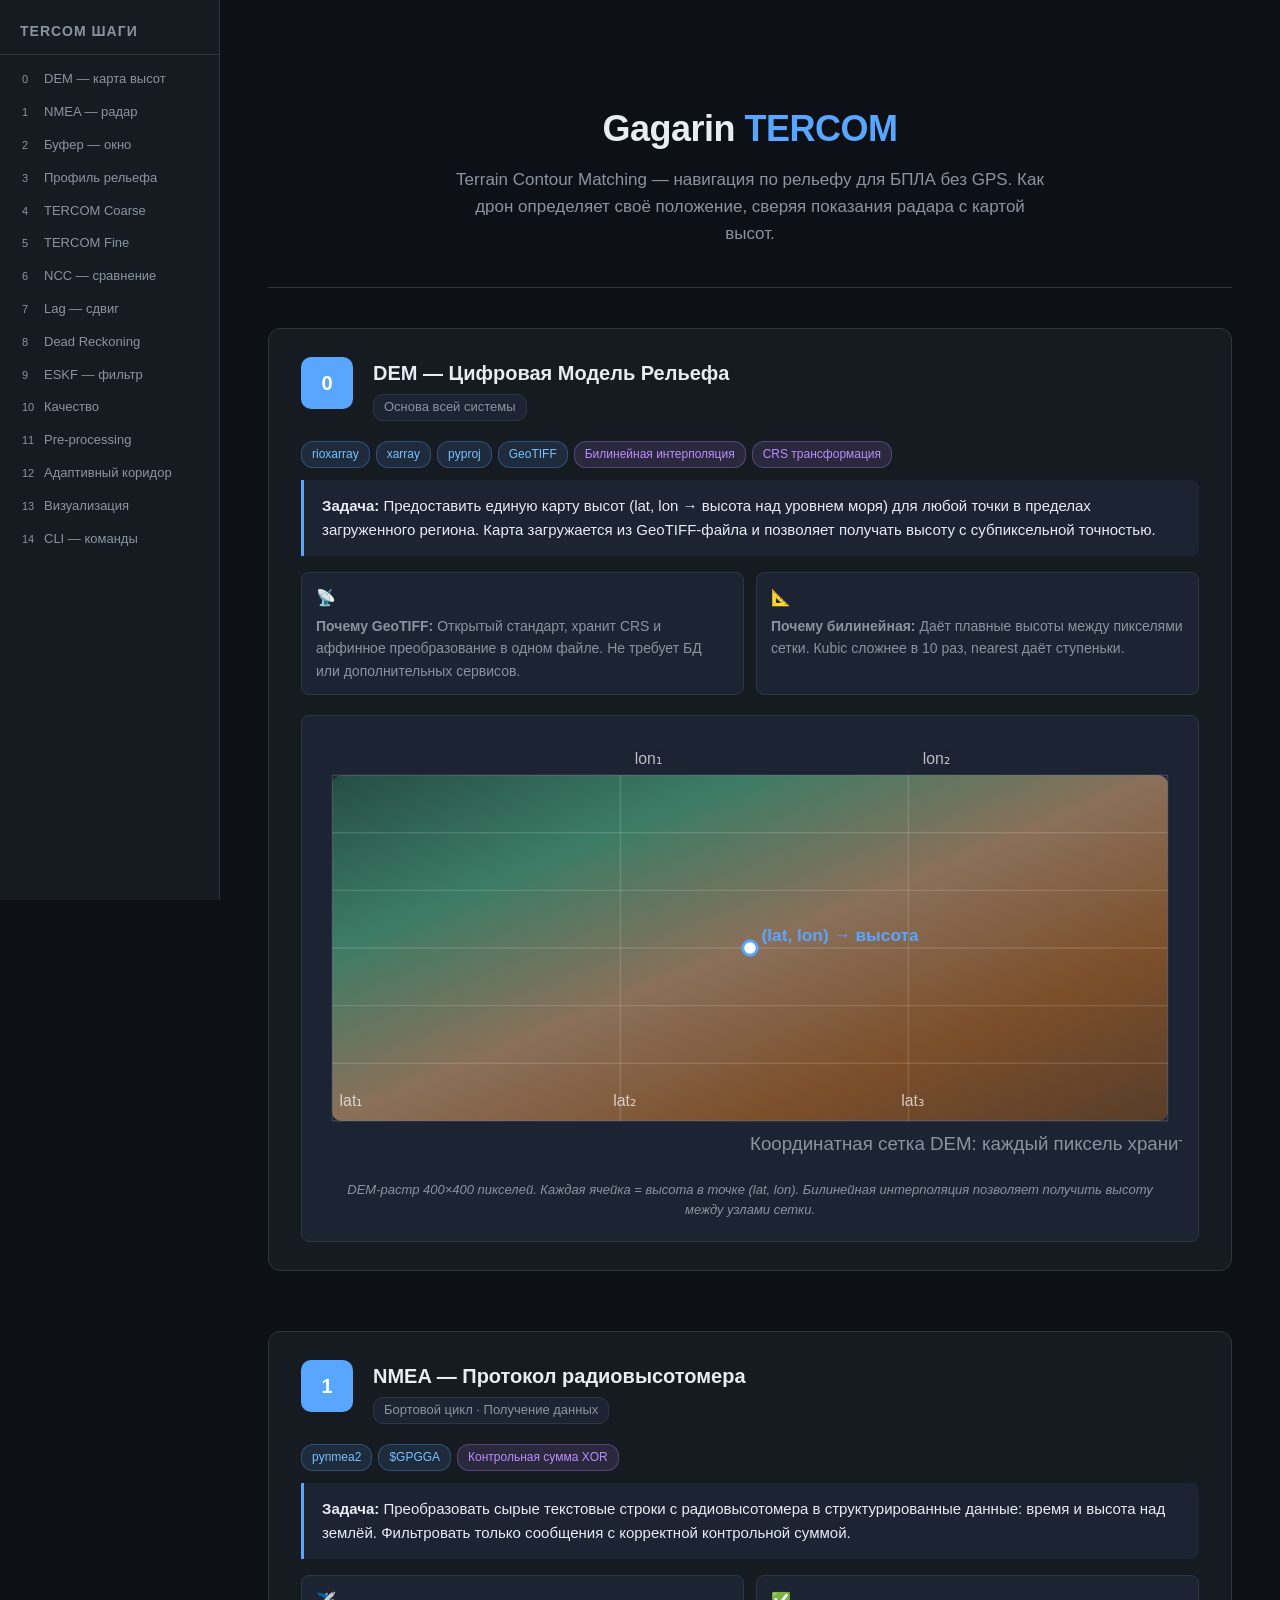
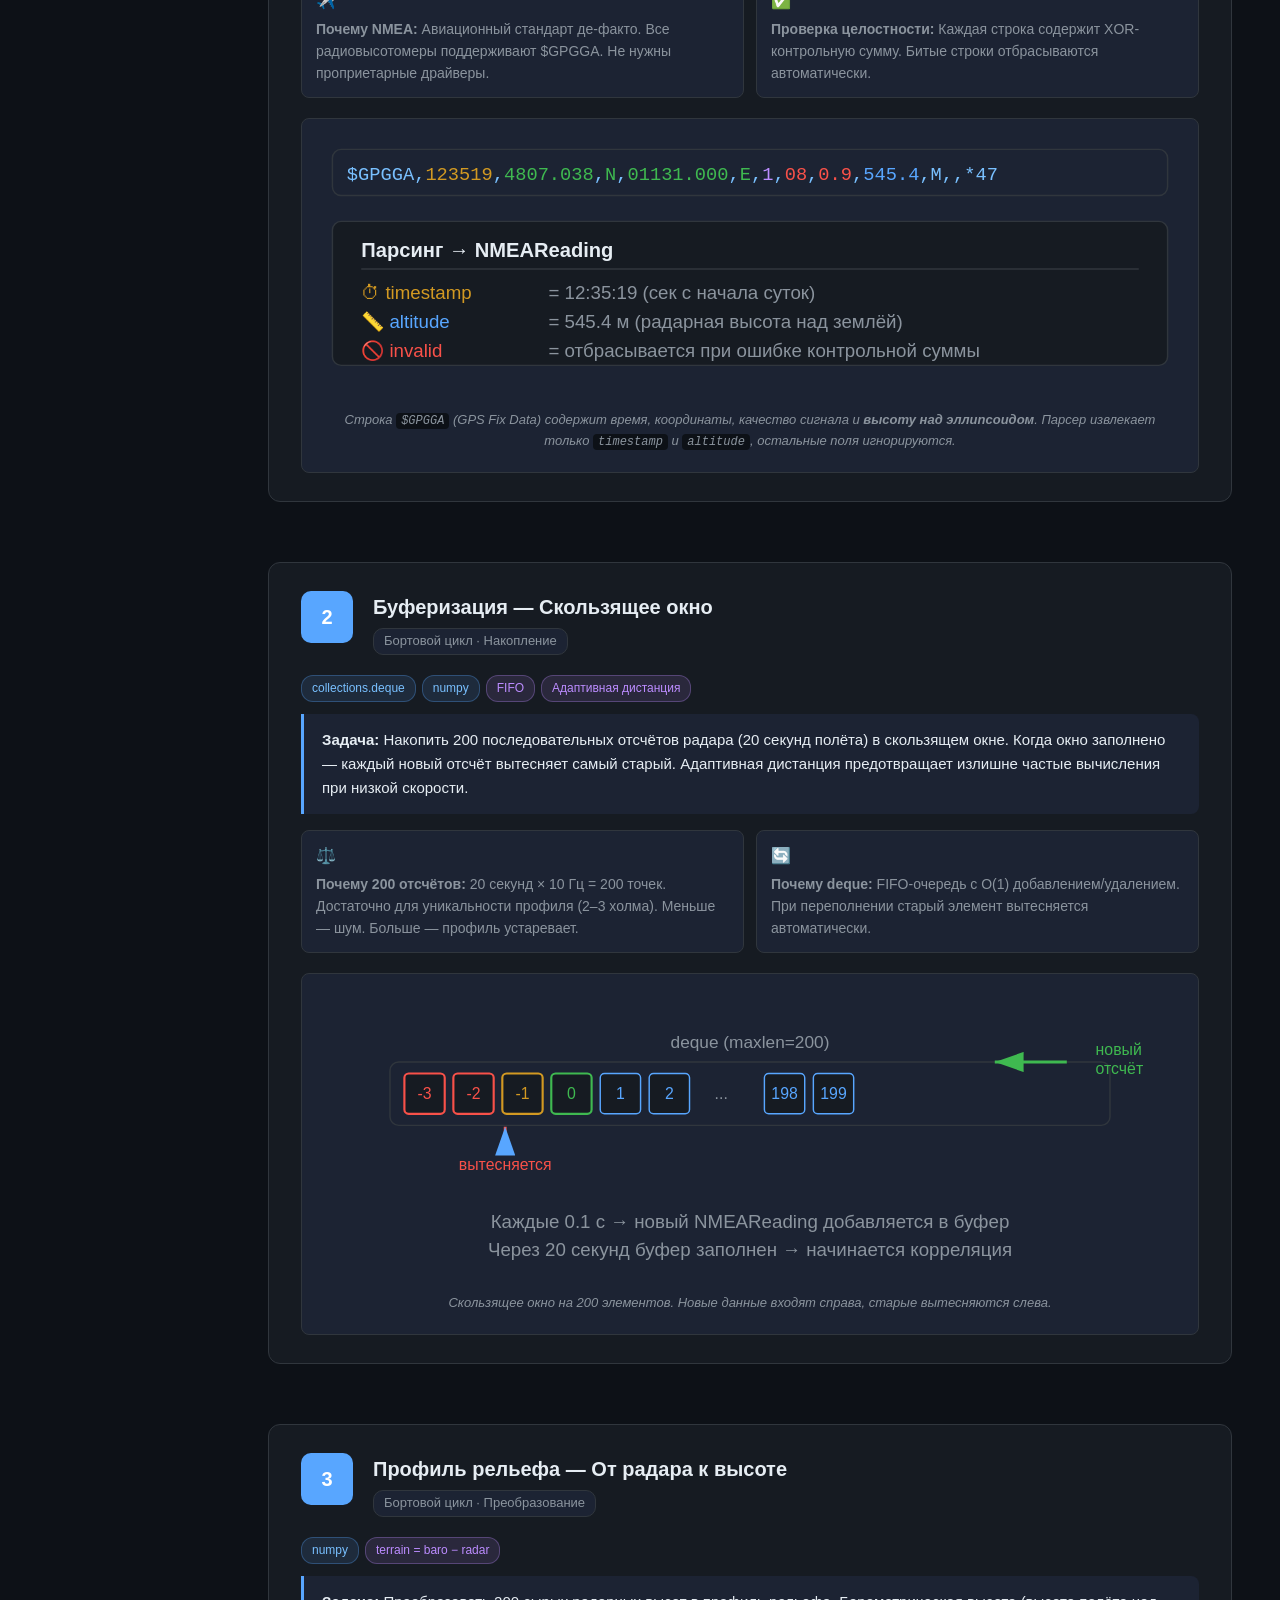
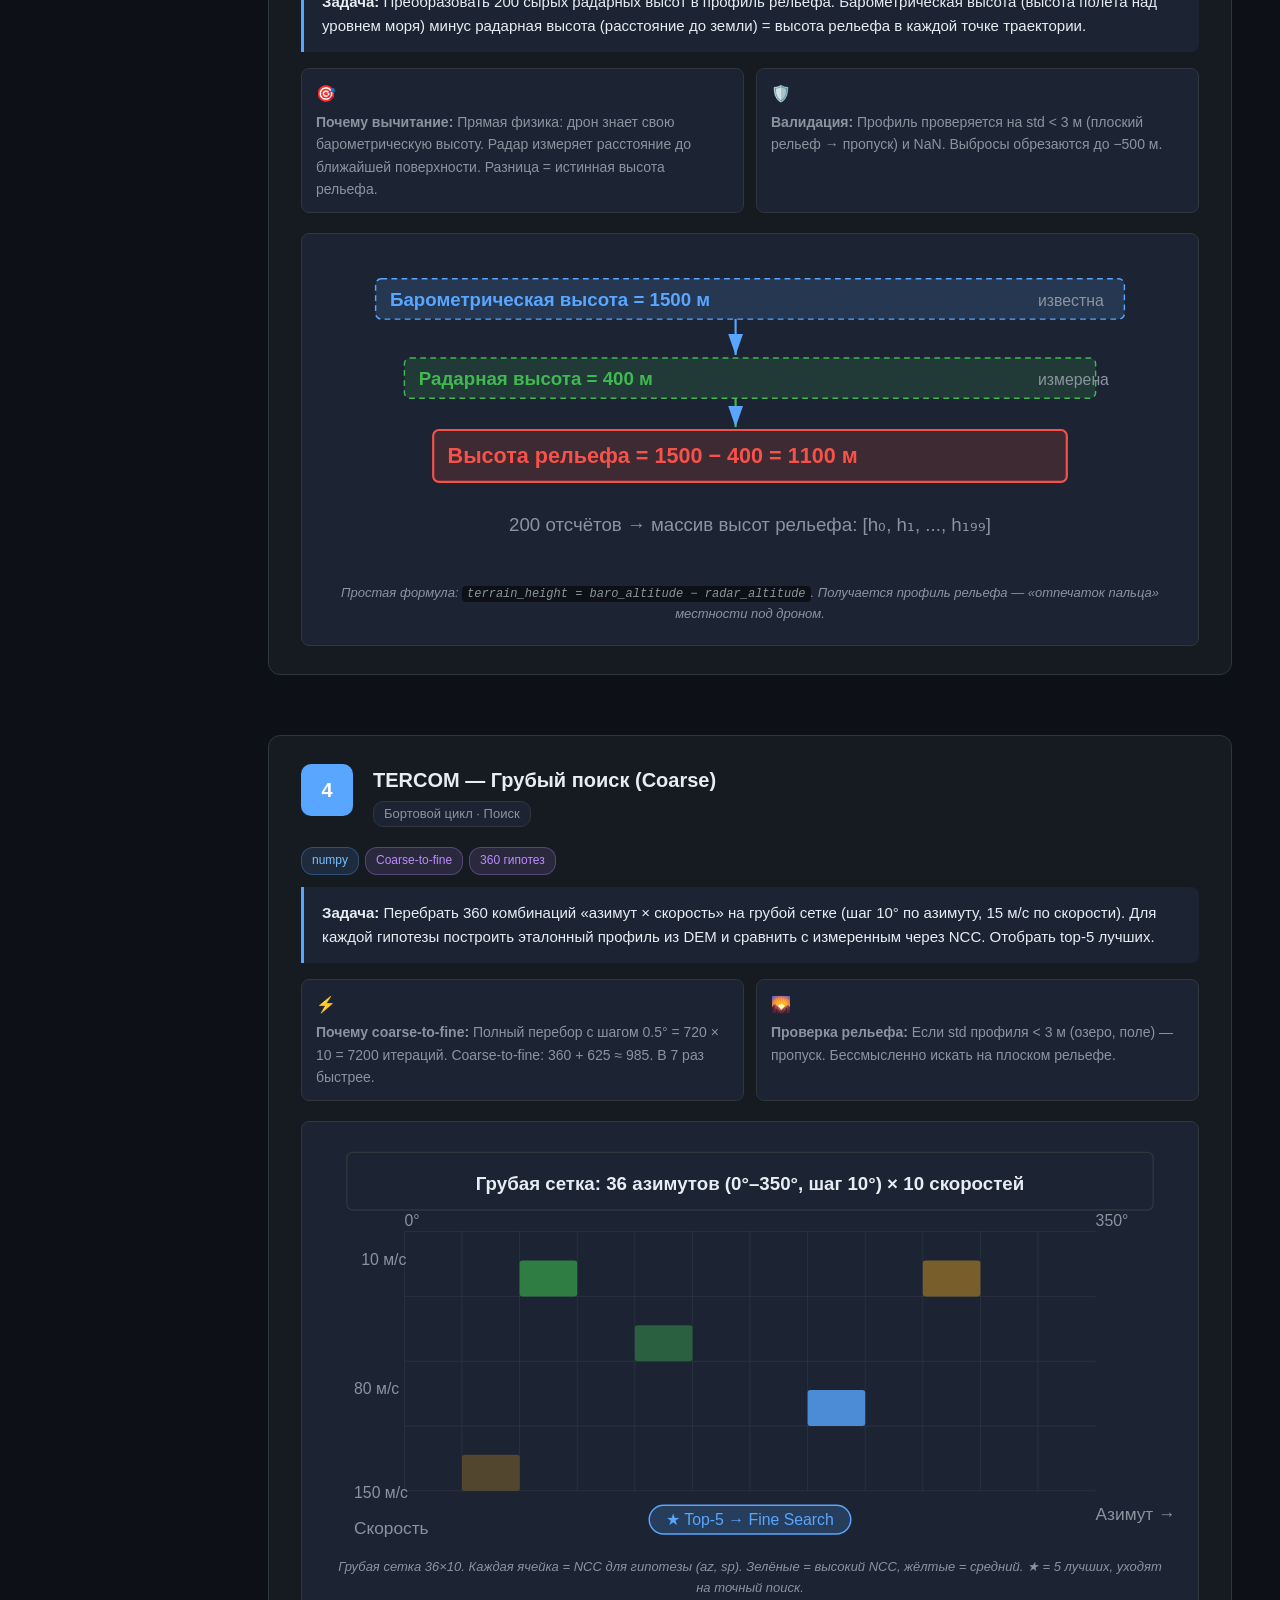
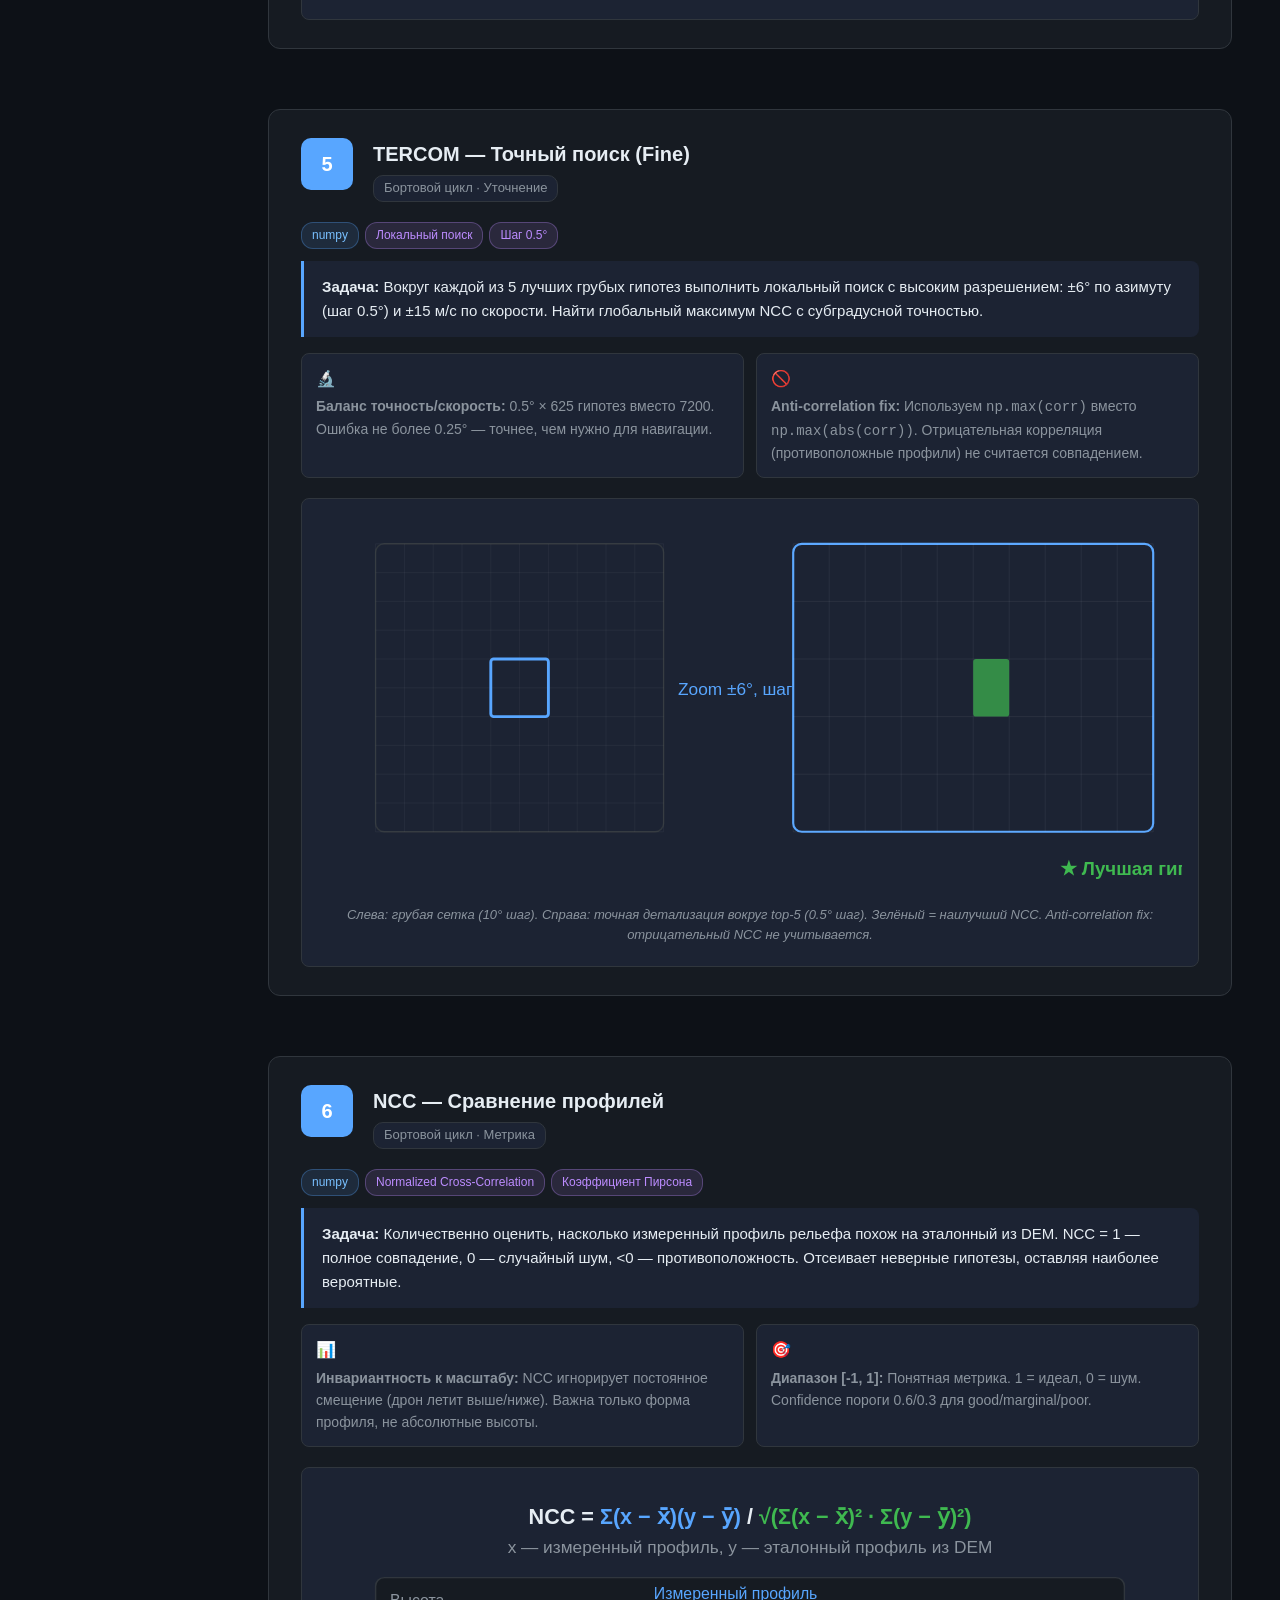
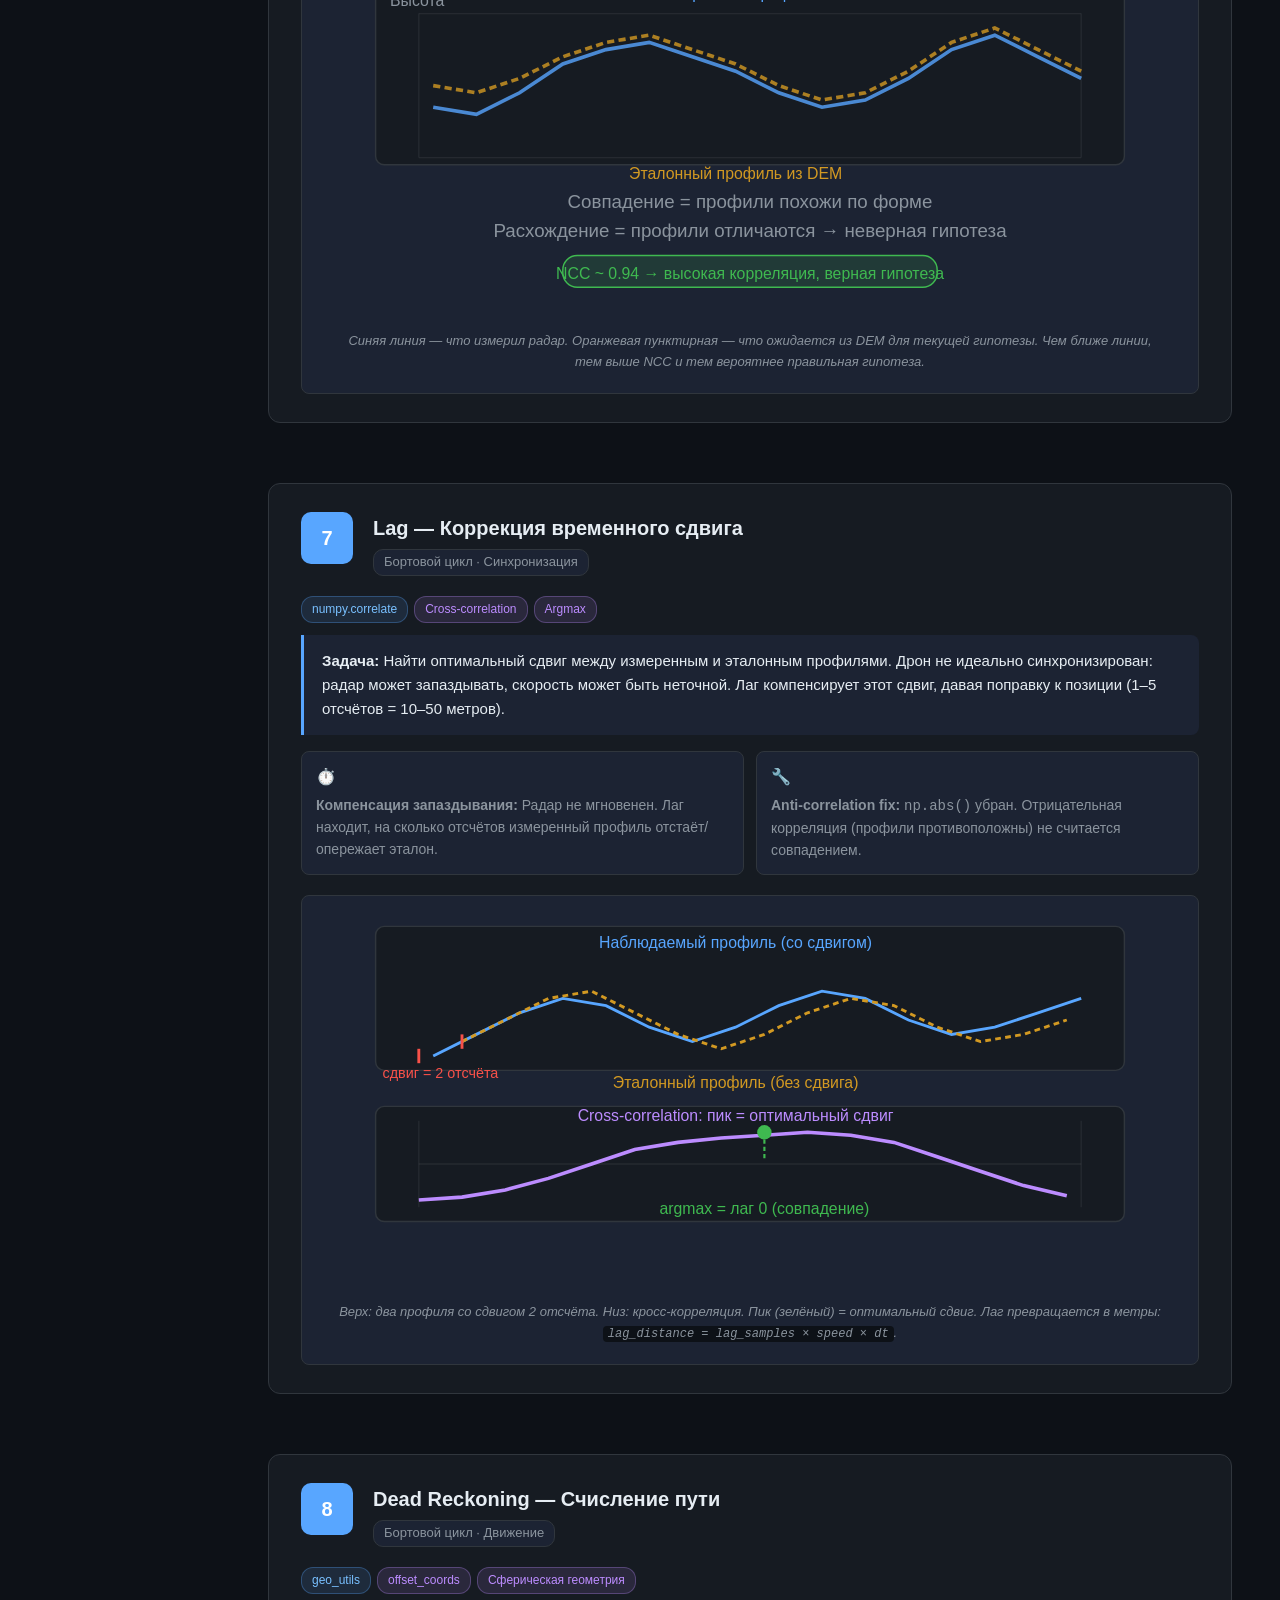
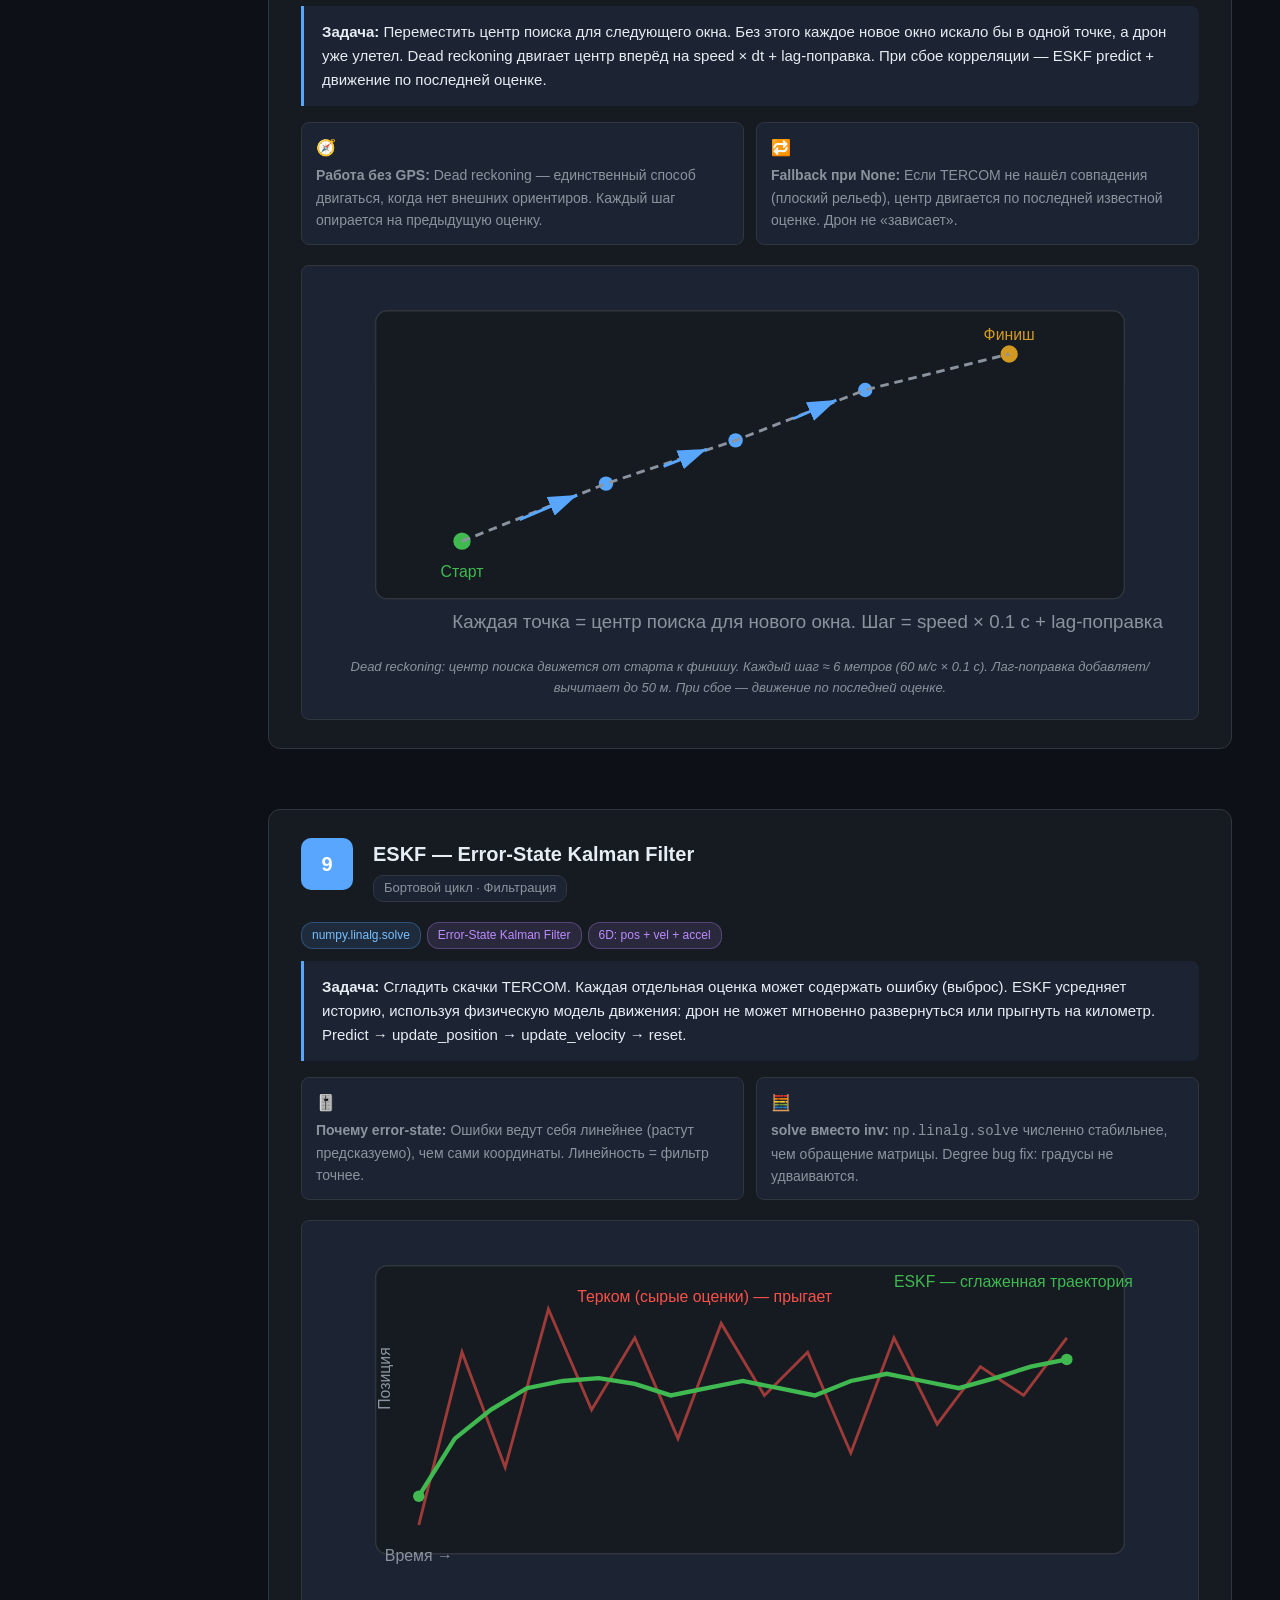
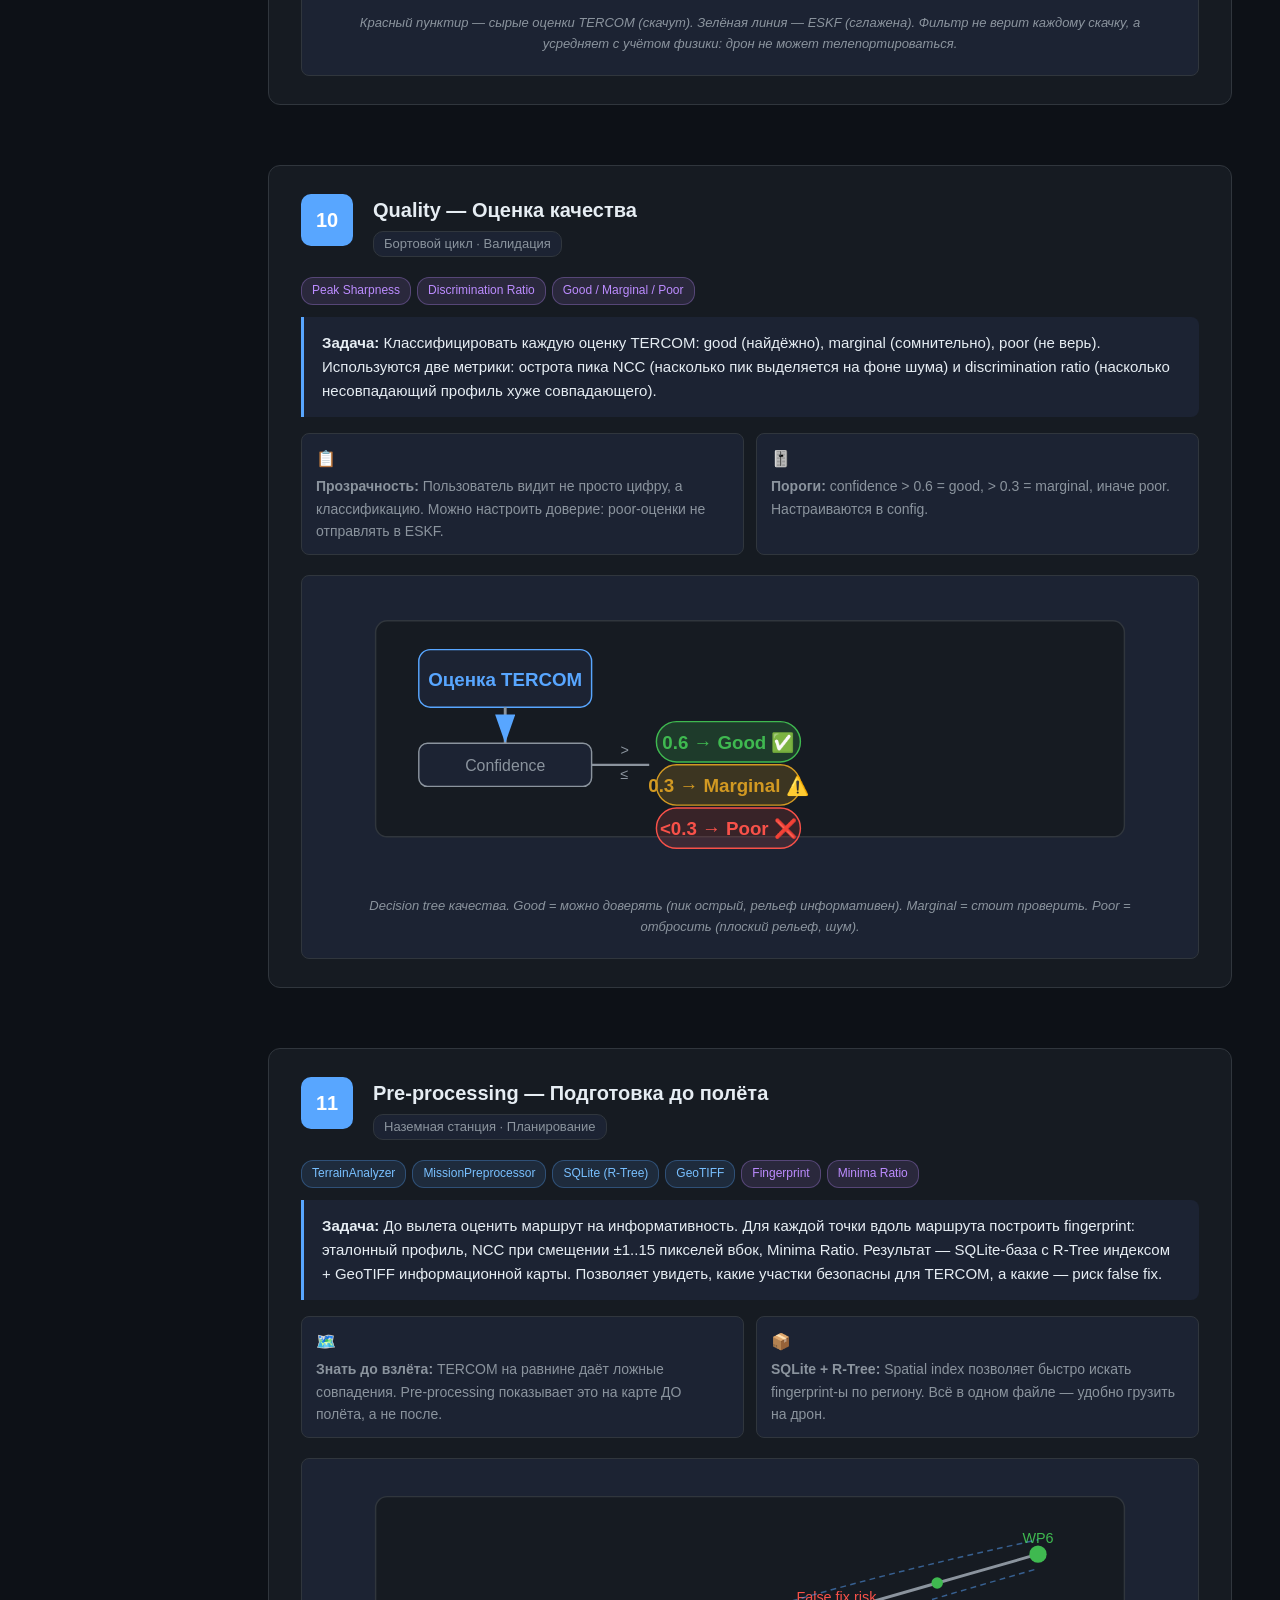
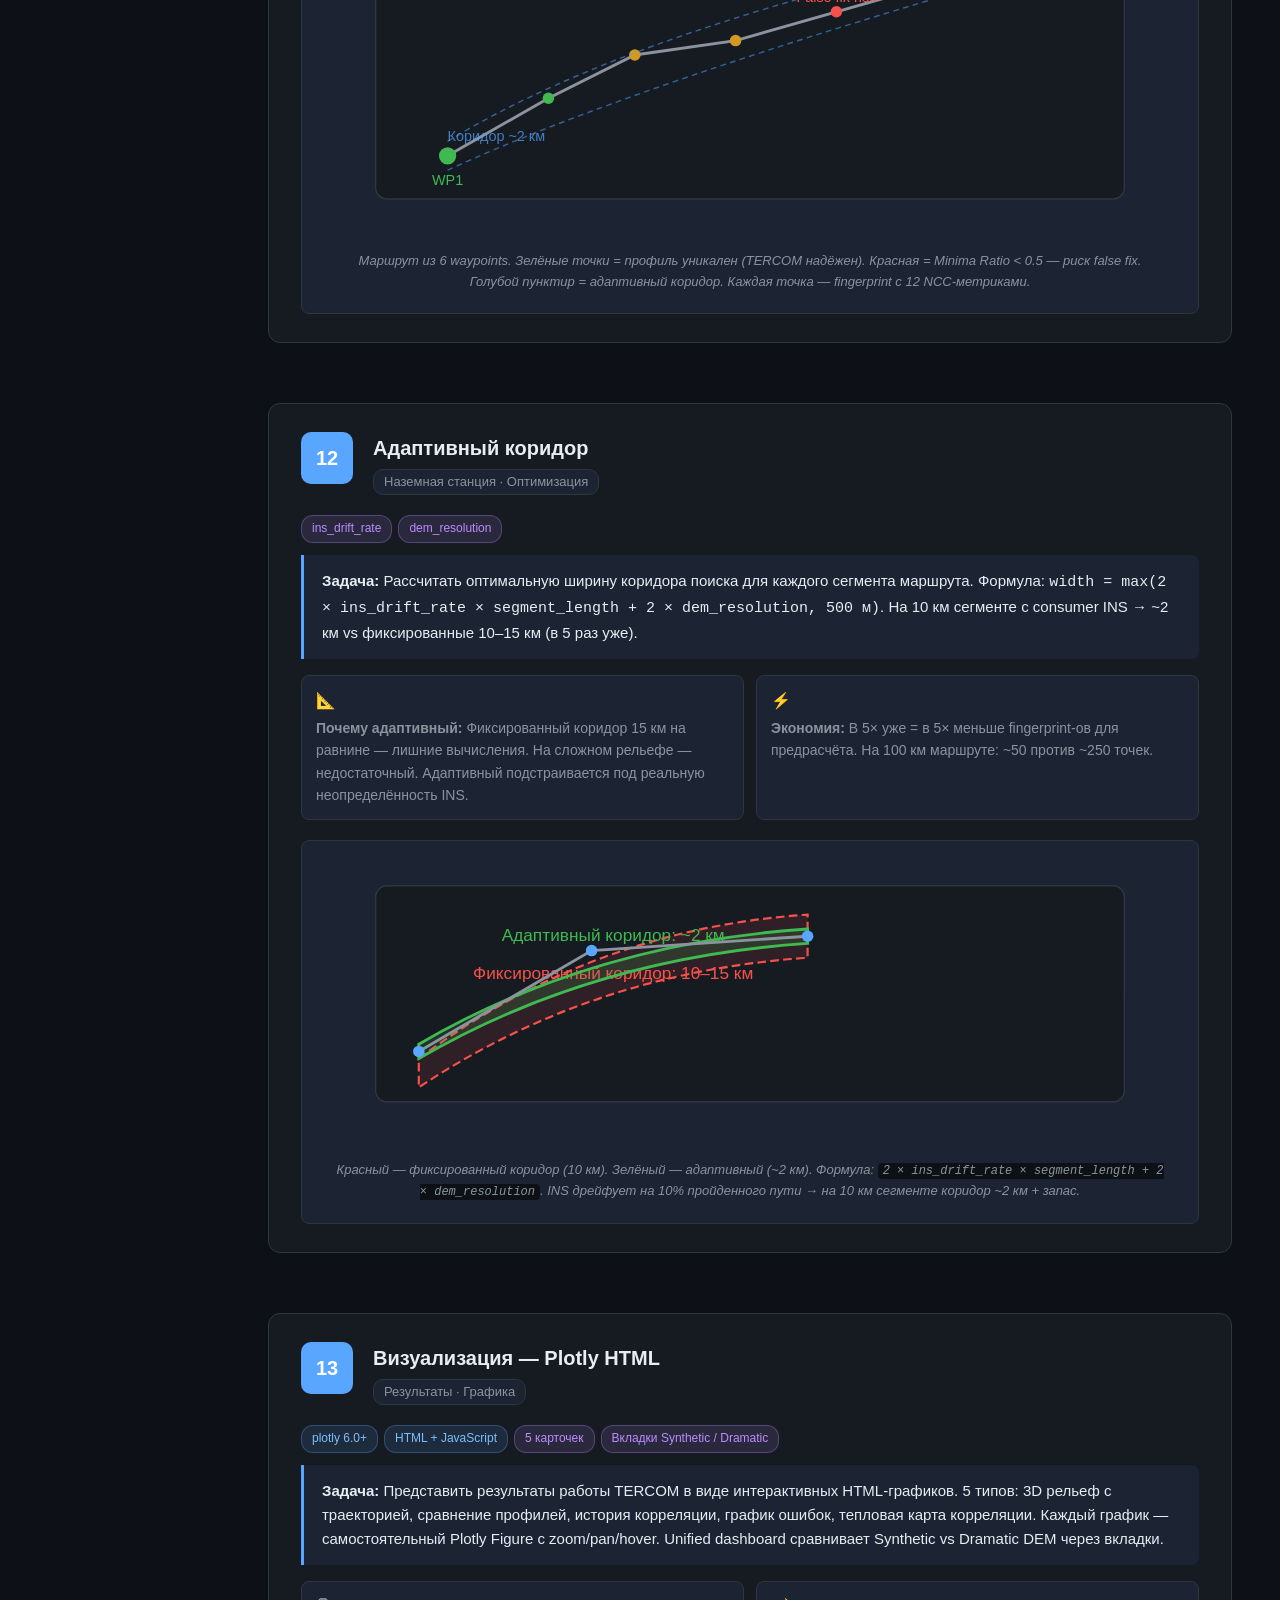
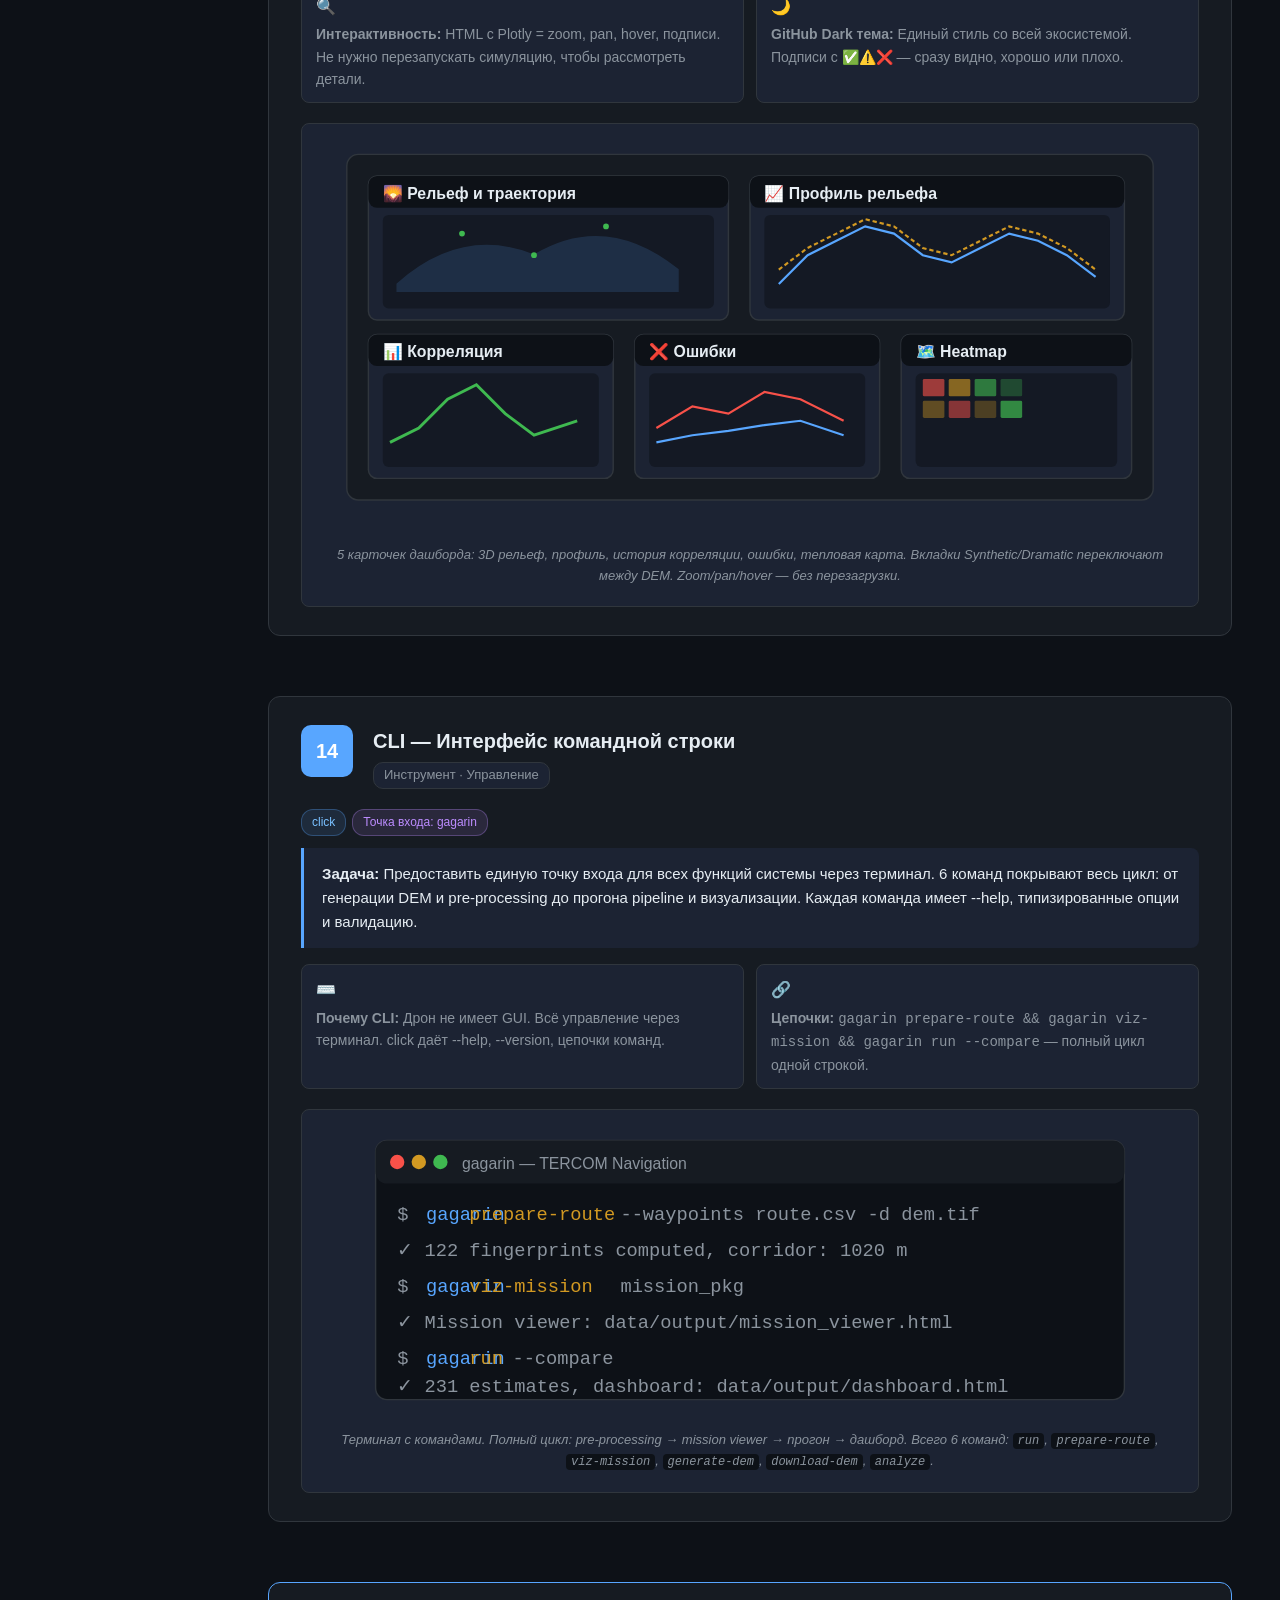
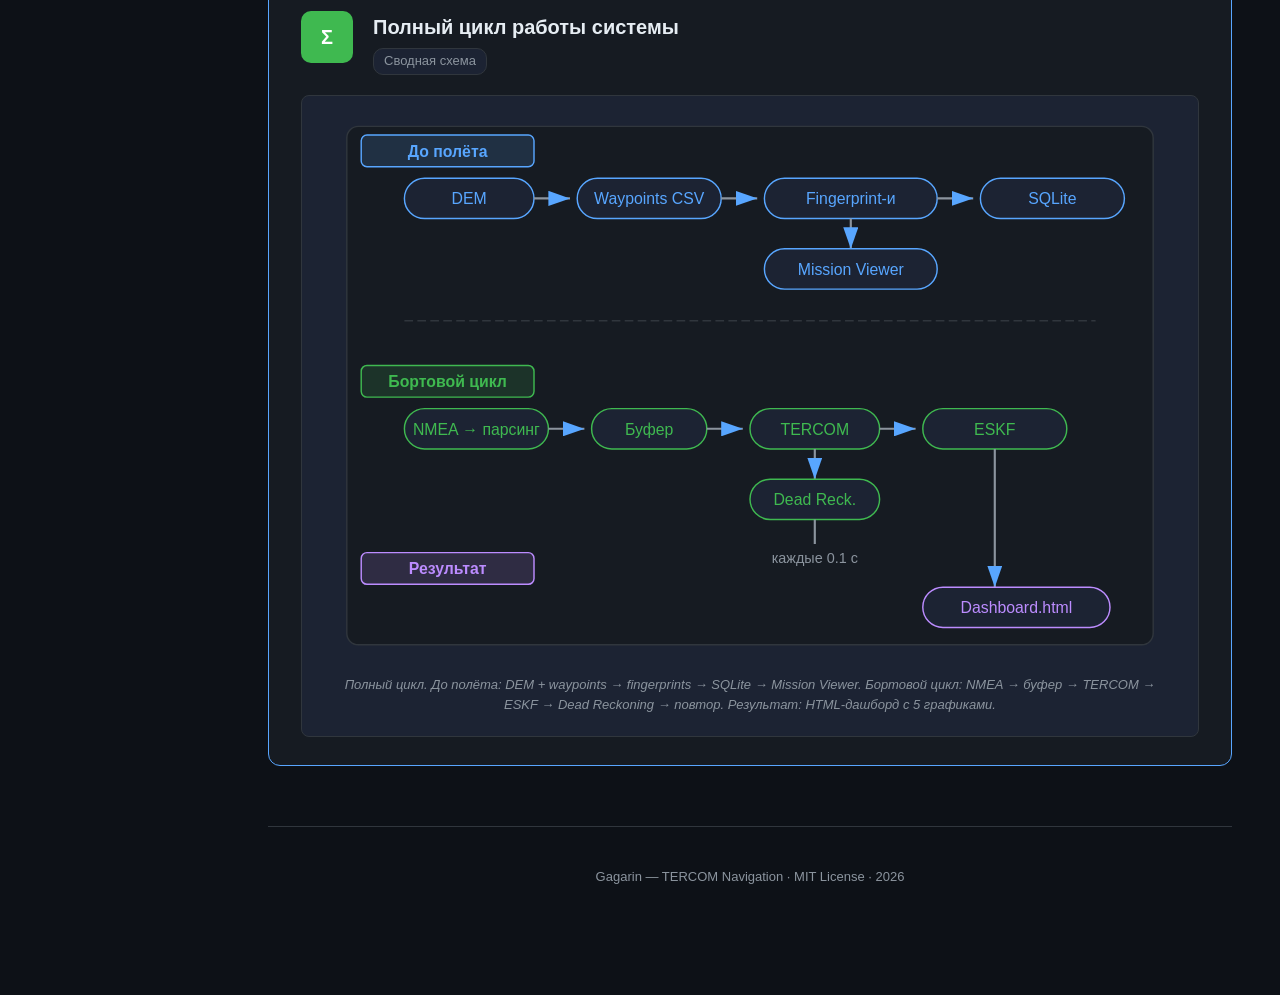
==== commit e565a473: "UI: responsive layout — max-width 1200px, collapse why-grid at 960px, word-wrap, tighter padding" ====
--- a/docs/demo/index.html
+++ b/docs/demo/index.html
@@ -15,12 +15,12 @@
 nav a:hover{color:var(--fg);background:var(--bg3)}
 nav a.active{color:var(--accent);border-left-color:var(--accent)}
 nav .nav-num{display:inline-block;width:22px;color:var(--fg2);font-size:11px}
-main{margin-left:220px;padding:40px 60px 80px;max-width:960px}
+main{margin-left:220px;padding:40px 48px 80px;max-width:1200px}
 .hero{text-align:center;padding:60px 0 40px;border-bottom:1px solid var(--border);margin-bottom:40px}
 .hero h1{font-size:36px;font-weight:700;letter-spacing:-0.5px;margin-bottom:8px}
 .hero h1 span{color:var(--accent)}
 .hero p{font-size:17px;color:var(--fg2);max-width:600px;margin:0 auto}
-.step{margin-bottom:60px;padding:32px;background:var(--bg2);border:1px solid var(--border);border-radius:12px}
+.step{margin-bottom:60px;padding:28px 32px;background:var(--bg2);border:1px solid var(--border);border-radius:12px}
 .step-header{display:flex;align-items:flex-start;gap:20px;margin-bottom:20px}
 .step-number{flex-shrink:0;width:52px;height:52px;background:var(--accent);color:#fff;border-radius:10px;display:flex;align-items:center;justify-content:center;font-size:20px;font-weight:700}
 .step-title{flex:1}
@@ -30,18 +30,19 @@
 .tag{padding:3px 10px;border-radius:12px;font-size:12px;background:var(--bg3);border:1px solid var(--border);color:var(--fg2)}
 .tag.lib{background:rgba(88,166,255,.12);border-color:rgba(88,166,255,.3);color:var(--cyan)}
 .tag.algo{background:rgba(188,140,255,.12);border-color:rgba(188,140,255,.3);color:var(--purple)}
-.task{background:var(--bg3);border-left:3px solid var(--accent);padding:14px 18px;border-radius:0 8px 8px 0;margin:12px 0 16px;font-size:15px}
+.task{background:var(--bg3);border-left:3px solid var(--accent);padding:14px 18px;border-radius:0 8px 8px 0;margin:12px 0 16px;font-size:15px;overflow-wrap:break-word;word-wrap:break-word}
 .why{display:grid;grid-template-columns:1fr 1fr;gap:12px;margin:12px 0 20px}
 .why-item{padding:12px 14px;background:var(--bg3);border-radius:8px;border:1px solid var(--border)}
 .why-item .why-icon{font-size:16px;margin-bottom:4px}
-.why-item .why-text{font-size:14px;color:var(--fg2)}
+.why-item .why-text{font-size:14px;color:var(--fg2);overflow-wrap:break-word;word-wrap:break-word}
 .diagram{margin:16px 0 0;background:var(--bg3);border-radius:8px;border:1px solid var(--border);overflow:hidden;text-align:center;padding:16px}
 .diagram svg{max-width:100%;height:auto}
 .diagram-caption{font-size:13px;color:var(--fg2);padding:8px 16px 4px;text-align:center;font-style:italic}
 .diagram-caption code{background:var(--bg);padding:1px 5px;border-radius:4px;font-size:12px}
 .phase-label{display:inline-block;font-size:13px;font-weight:600;color:var(--fg2);text-transform:uppercase;letter-spacing:1px;margin-bottom:16px;padding:4px 12px;border-radius:6px;background:var(--bg3);border:1px solid var(--border)}
 footer{text-align:center;padding:40px 0;color:var(--fg2);font-size:13px;border-top:1px solid var(--border);margin-top:20px}
-@media(max-width:768px){nav{display:none}main{margin-left:0;padding:20px 16px 40px}.step{padding:20px}.why{grid-template-columns:1fr}.step-header{flex-direction:column;gap:12px}}
+@media(max-width:960px){.why{grid-template-columns:1fr}}
+@media(max-width:768px){nav{display:none}main{margin-left:0;max-width:100%;padding:20px 16px 40px}.step{padding:16px 14px}.step-header{flex-direction:column;gap:12px}.task{font-size:14px}.diagram{padding:8px}.diagram-caption{font-size:12px;padding:6px 8px 2px}}
 </style>
 
 </head>
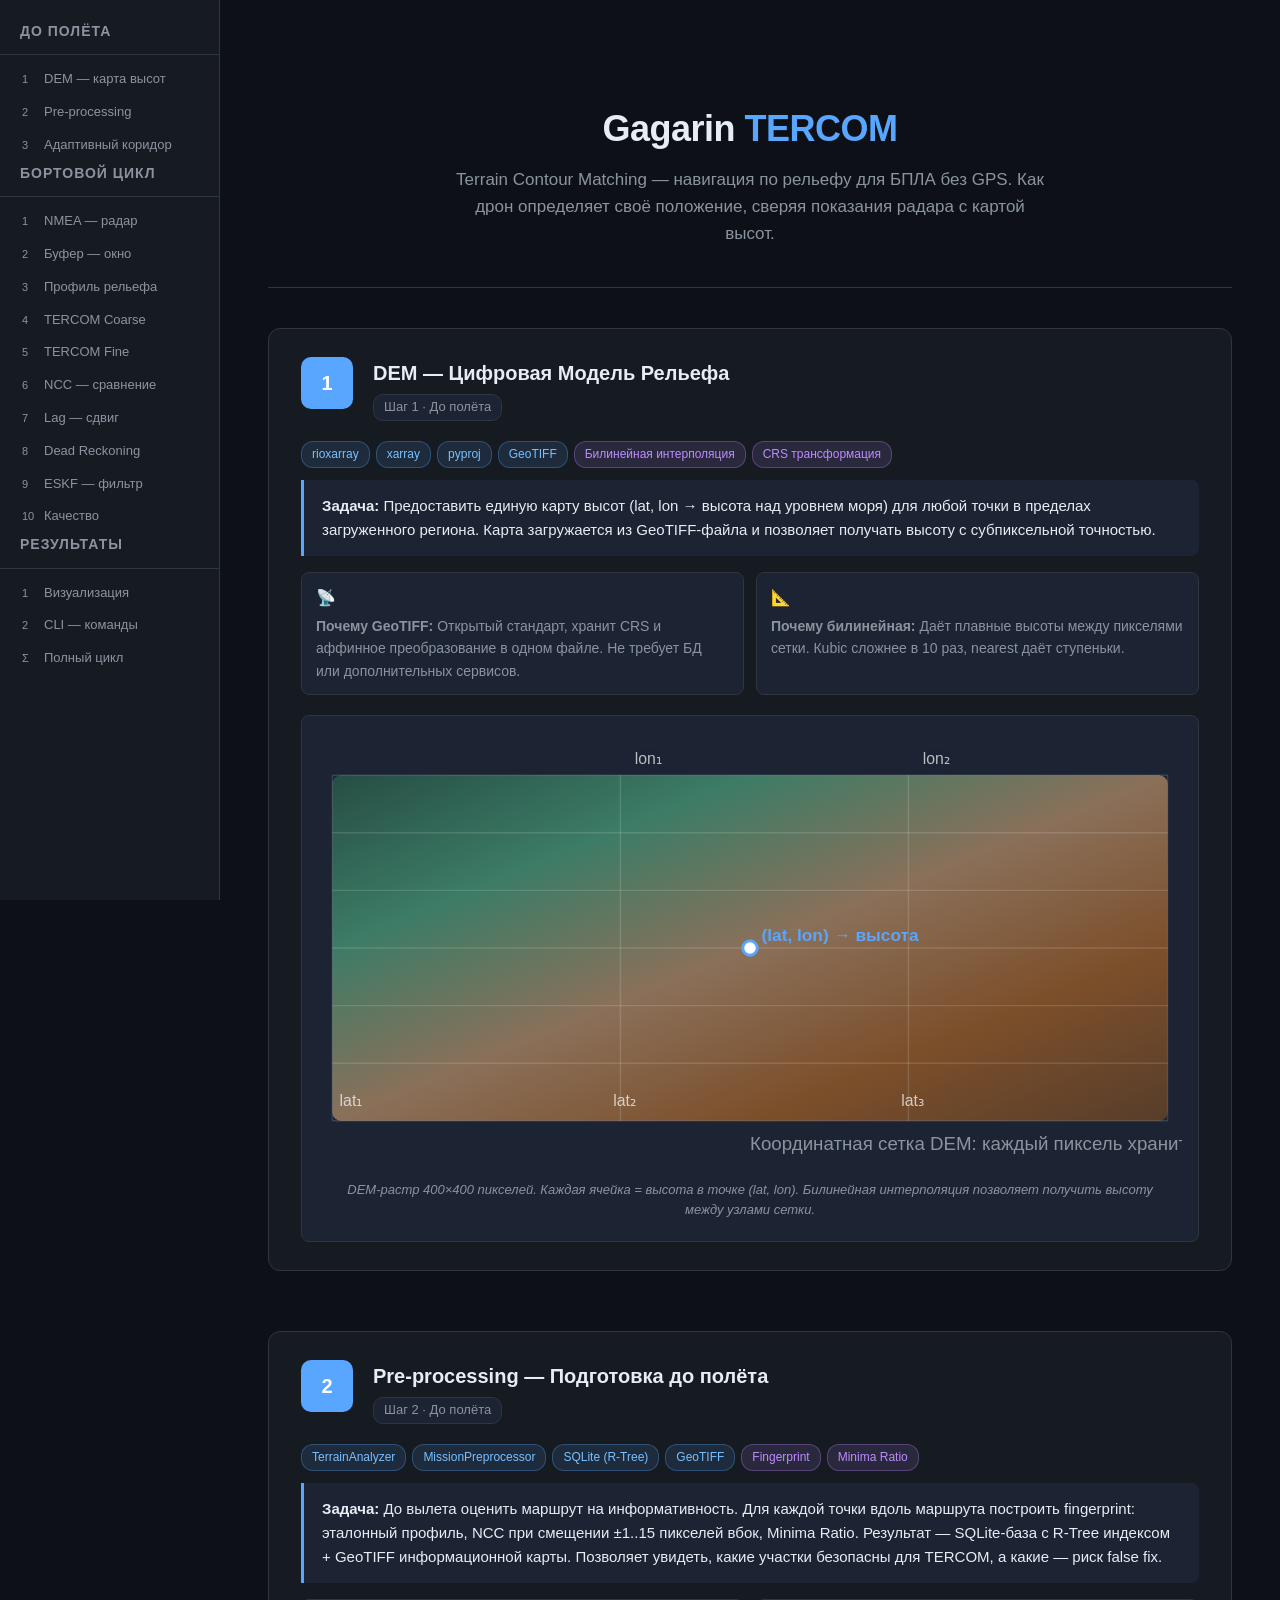
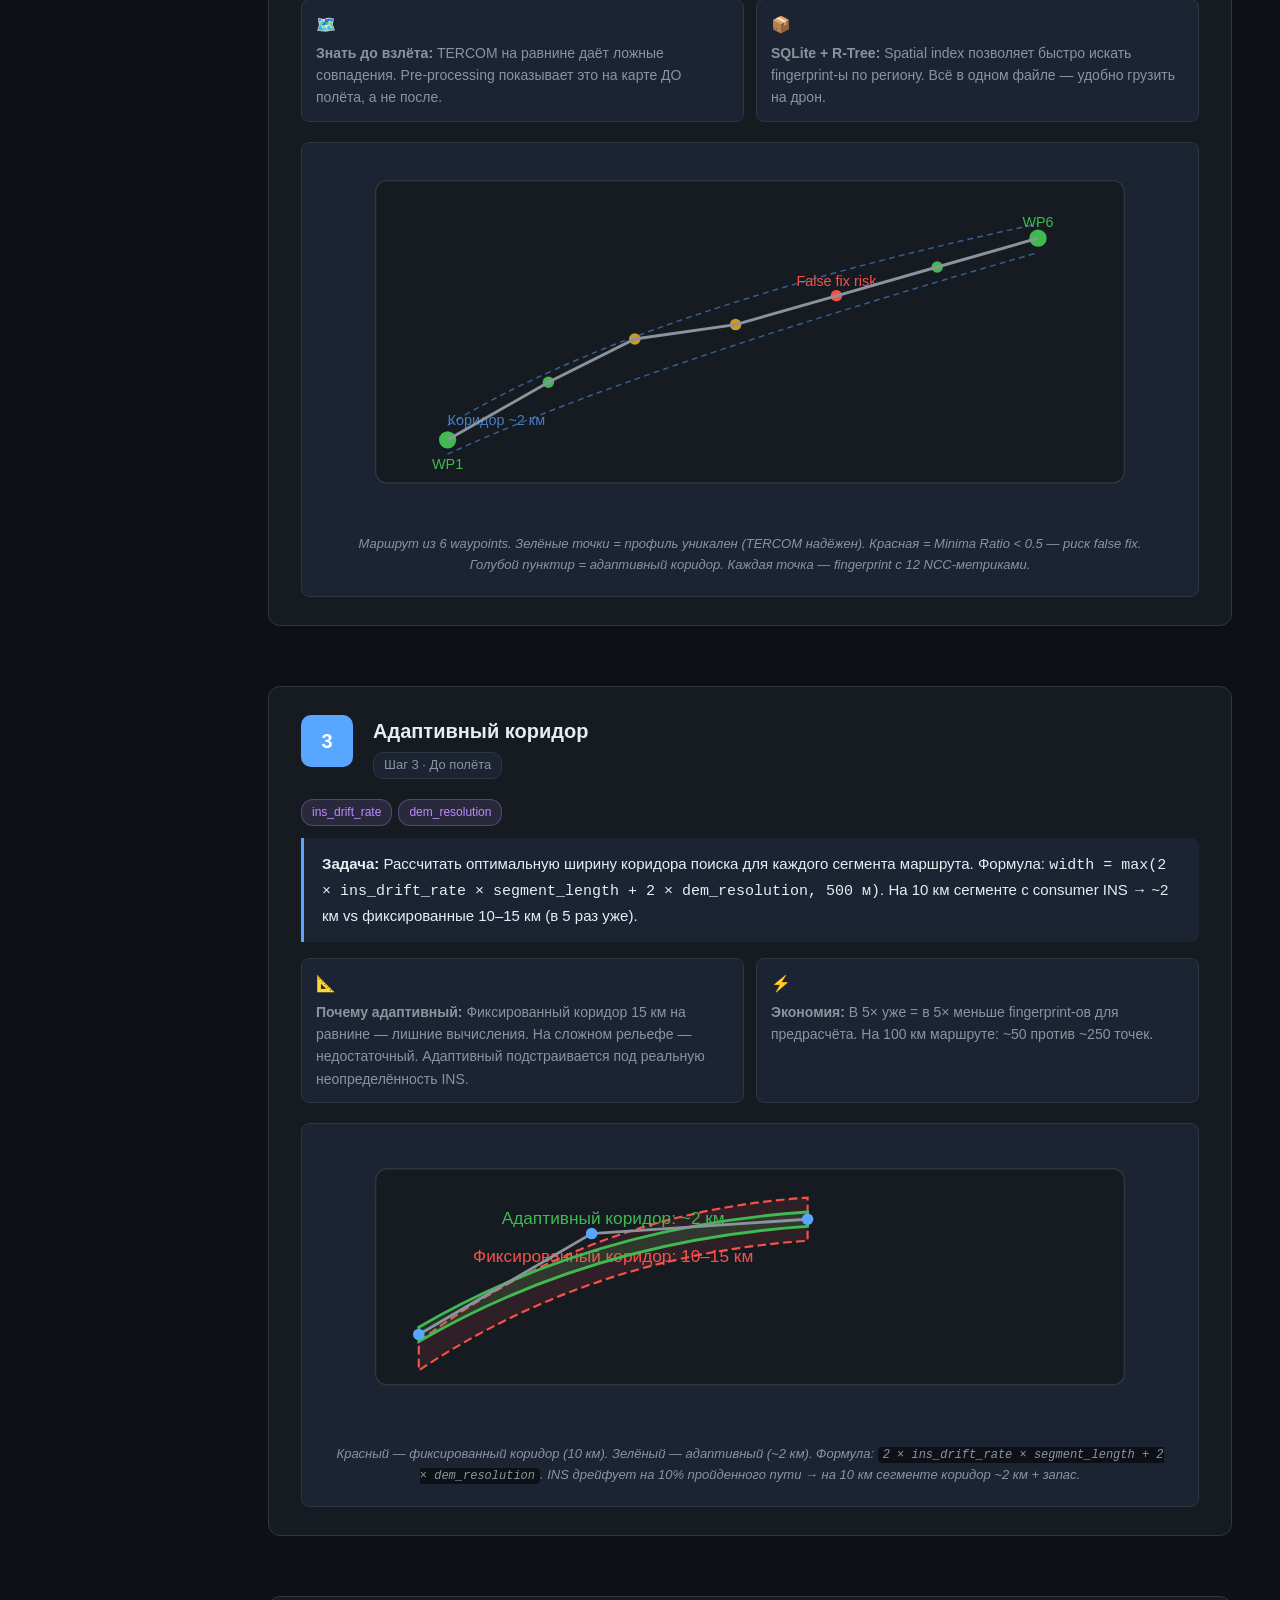
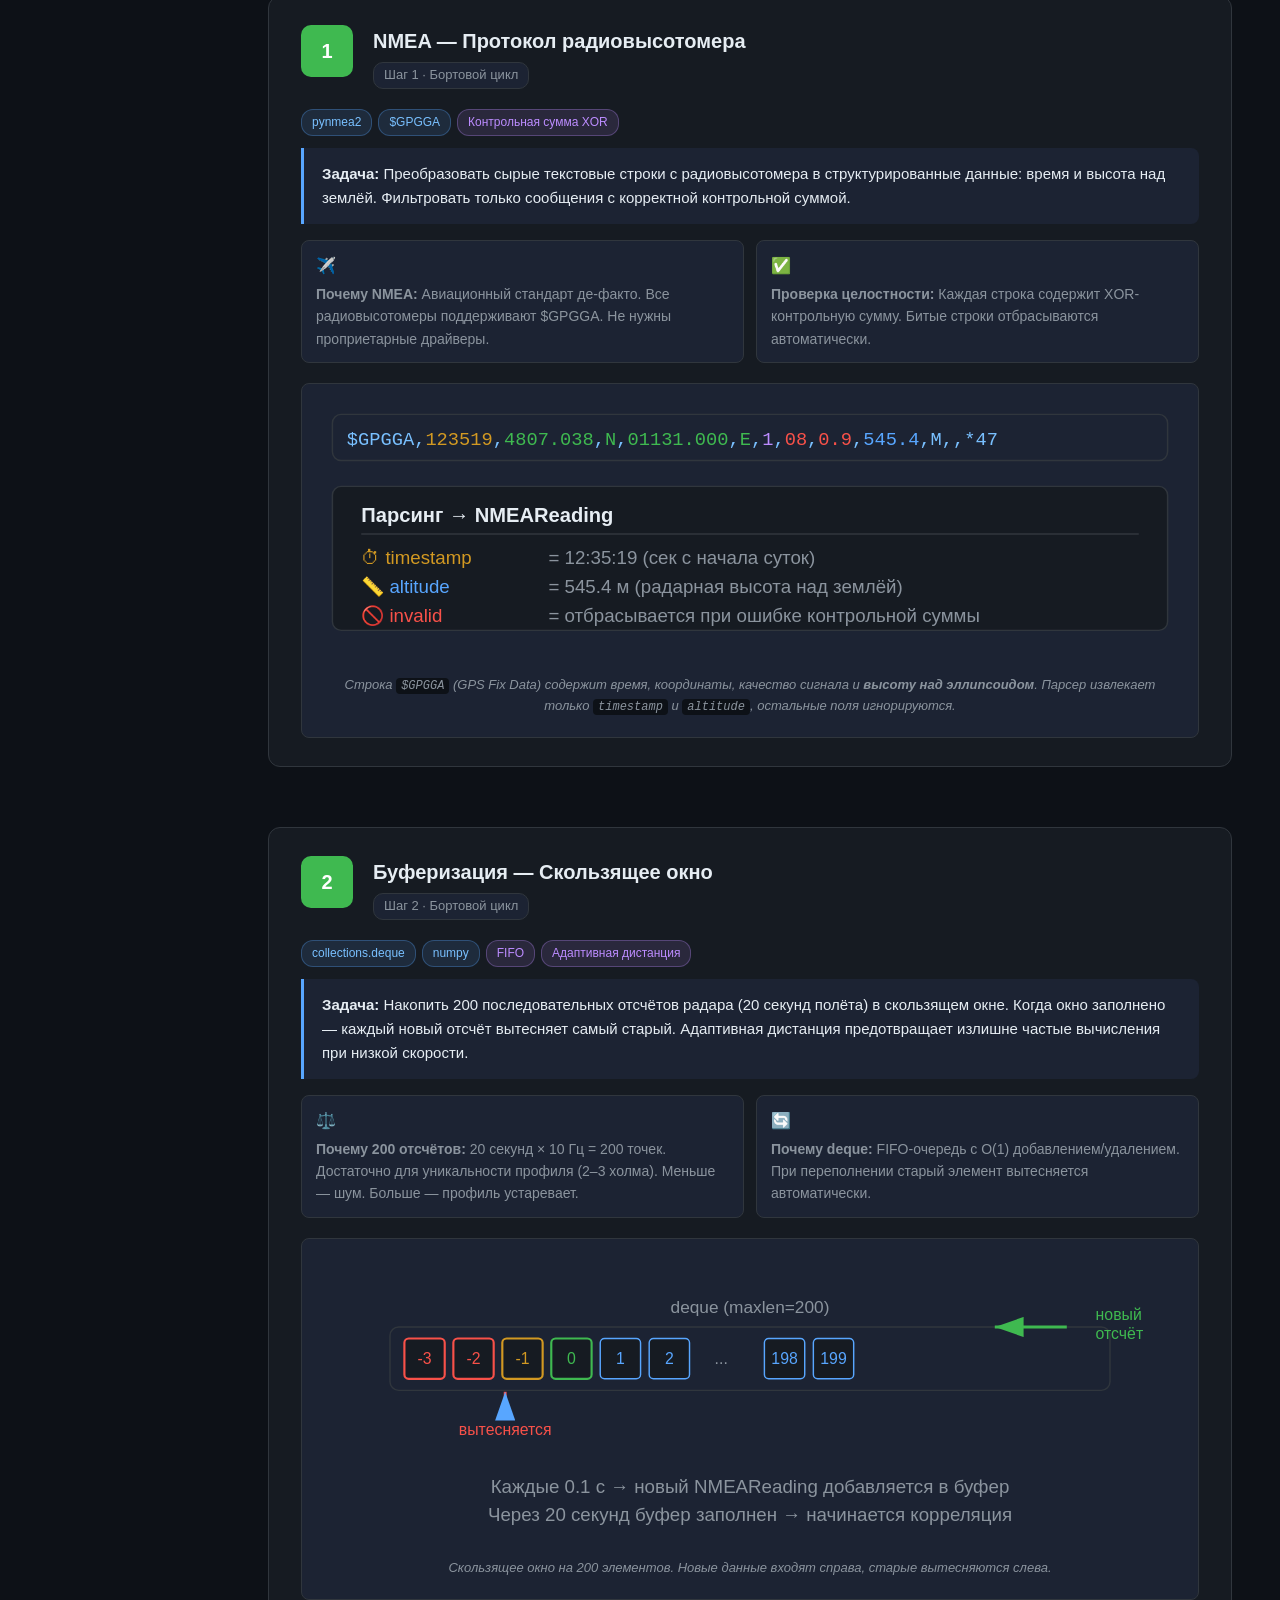
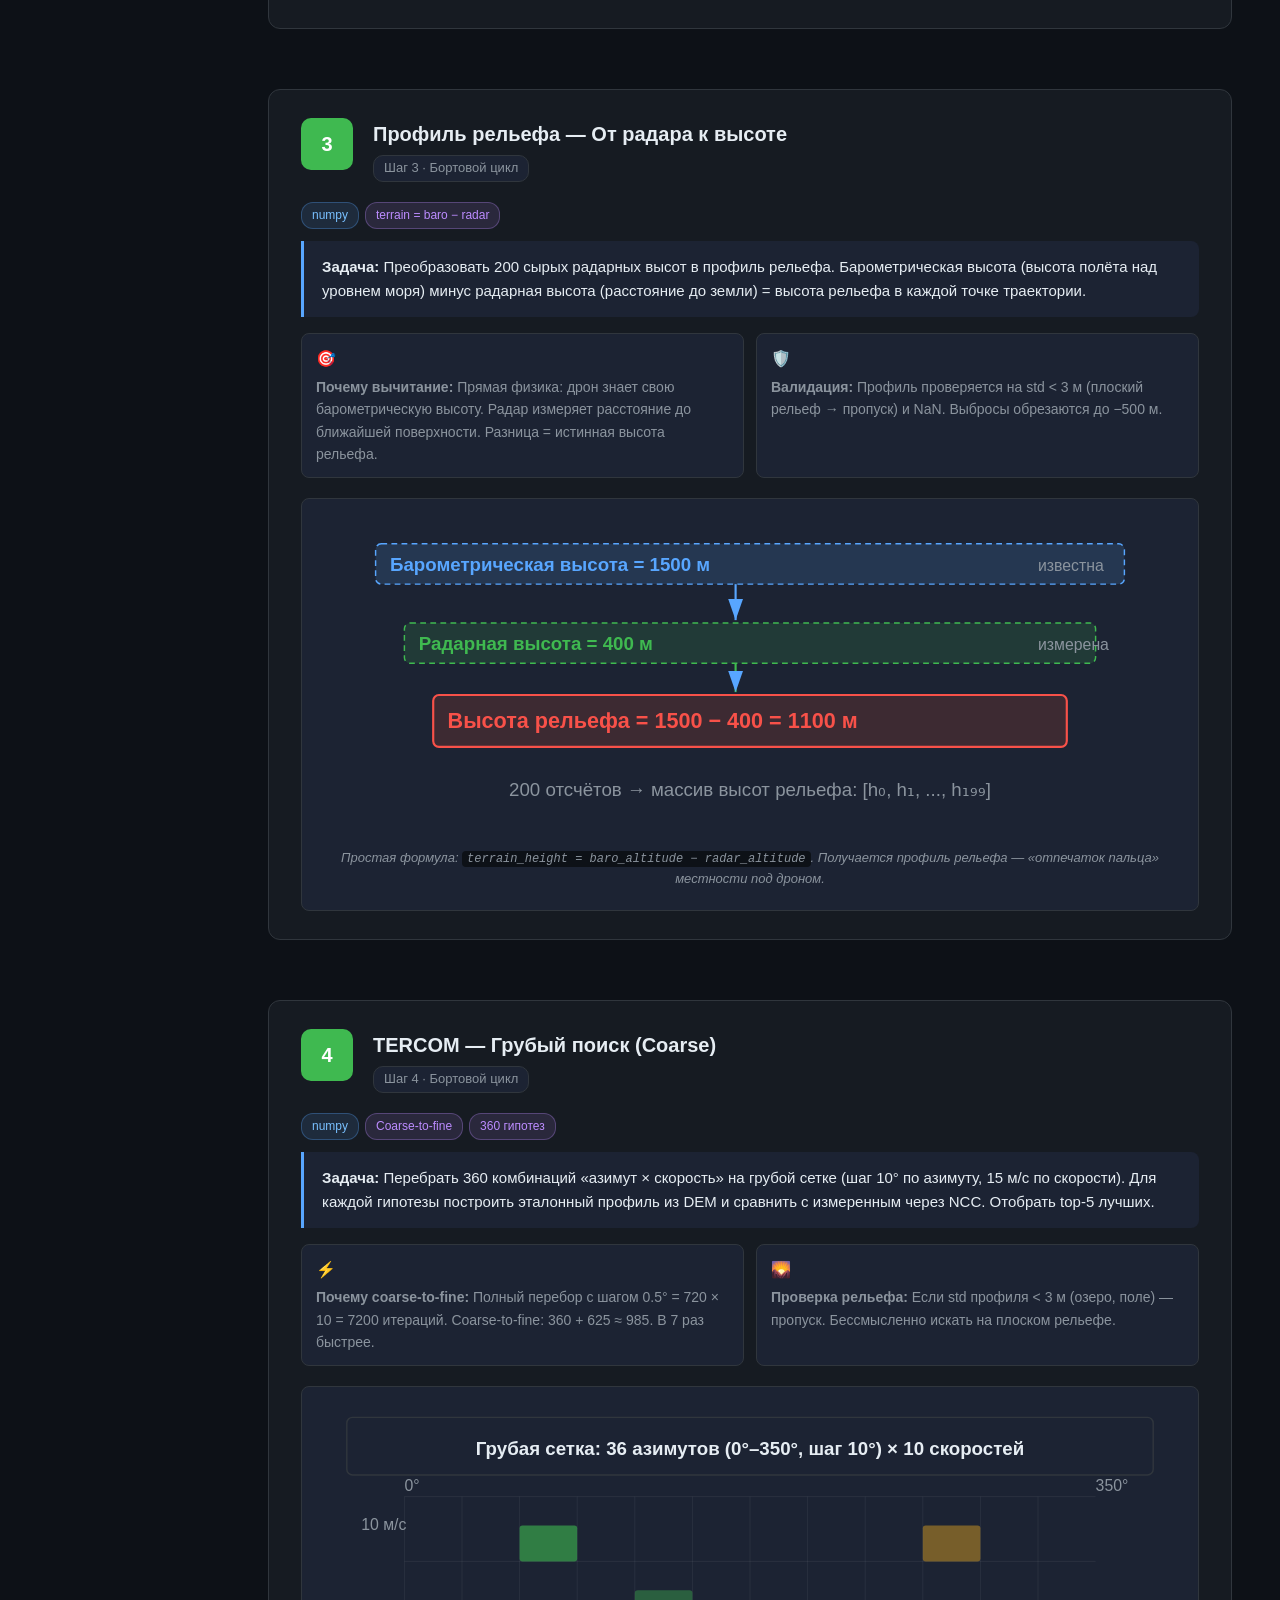
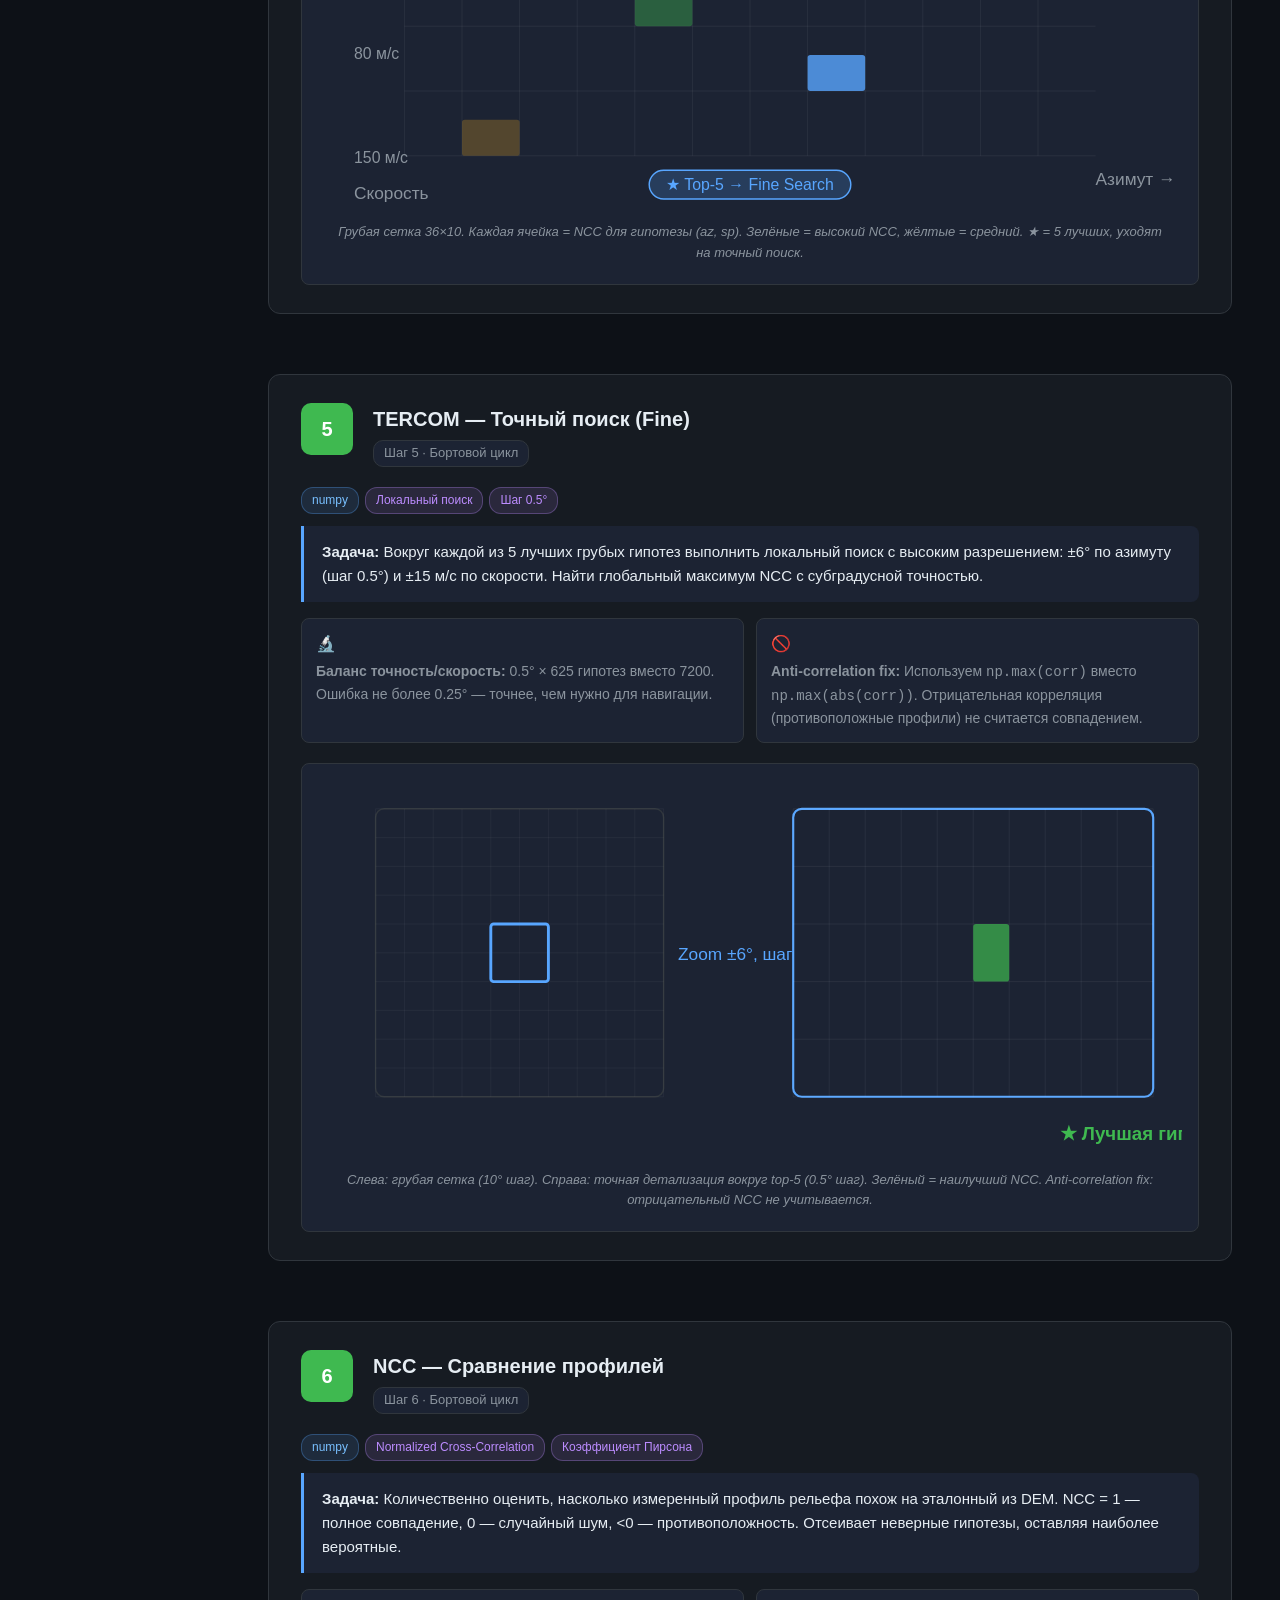
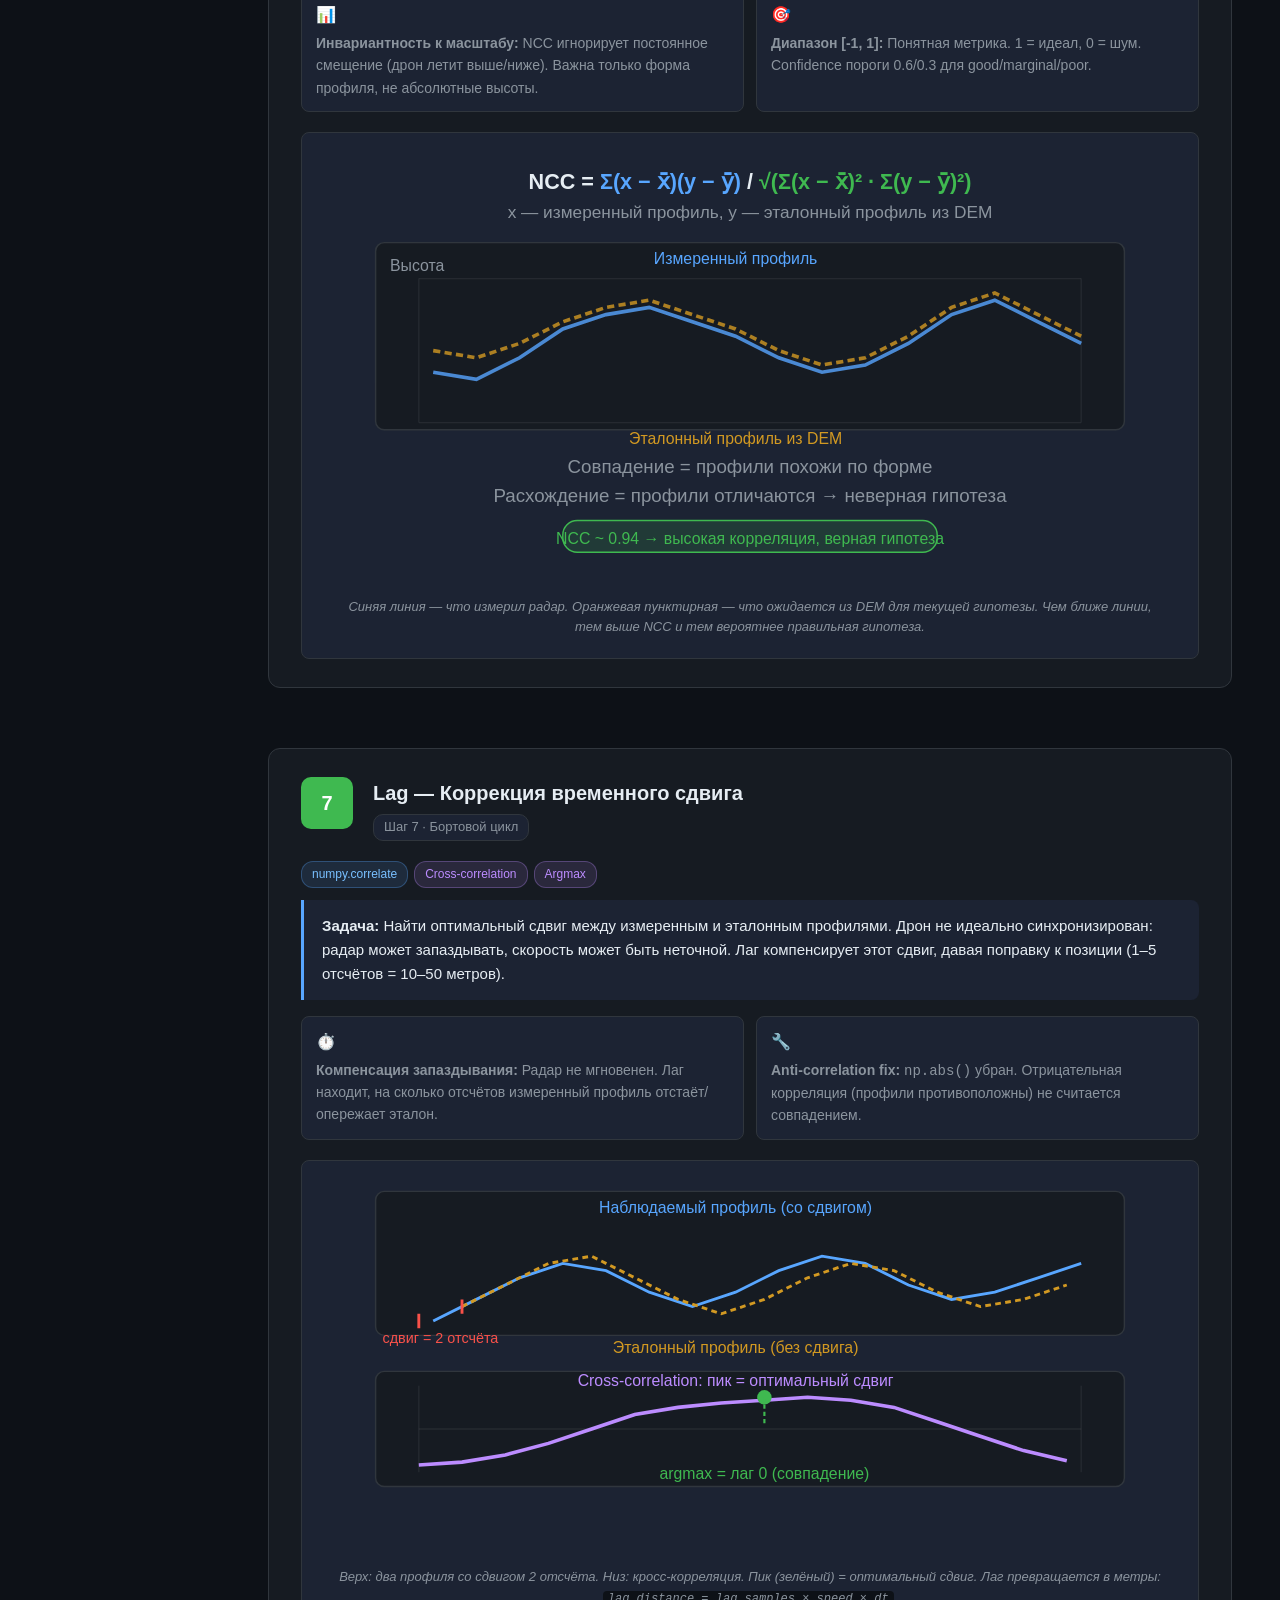
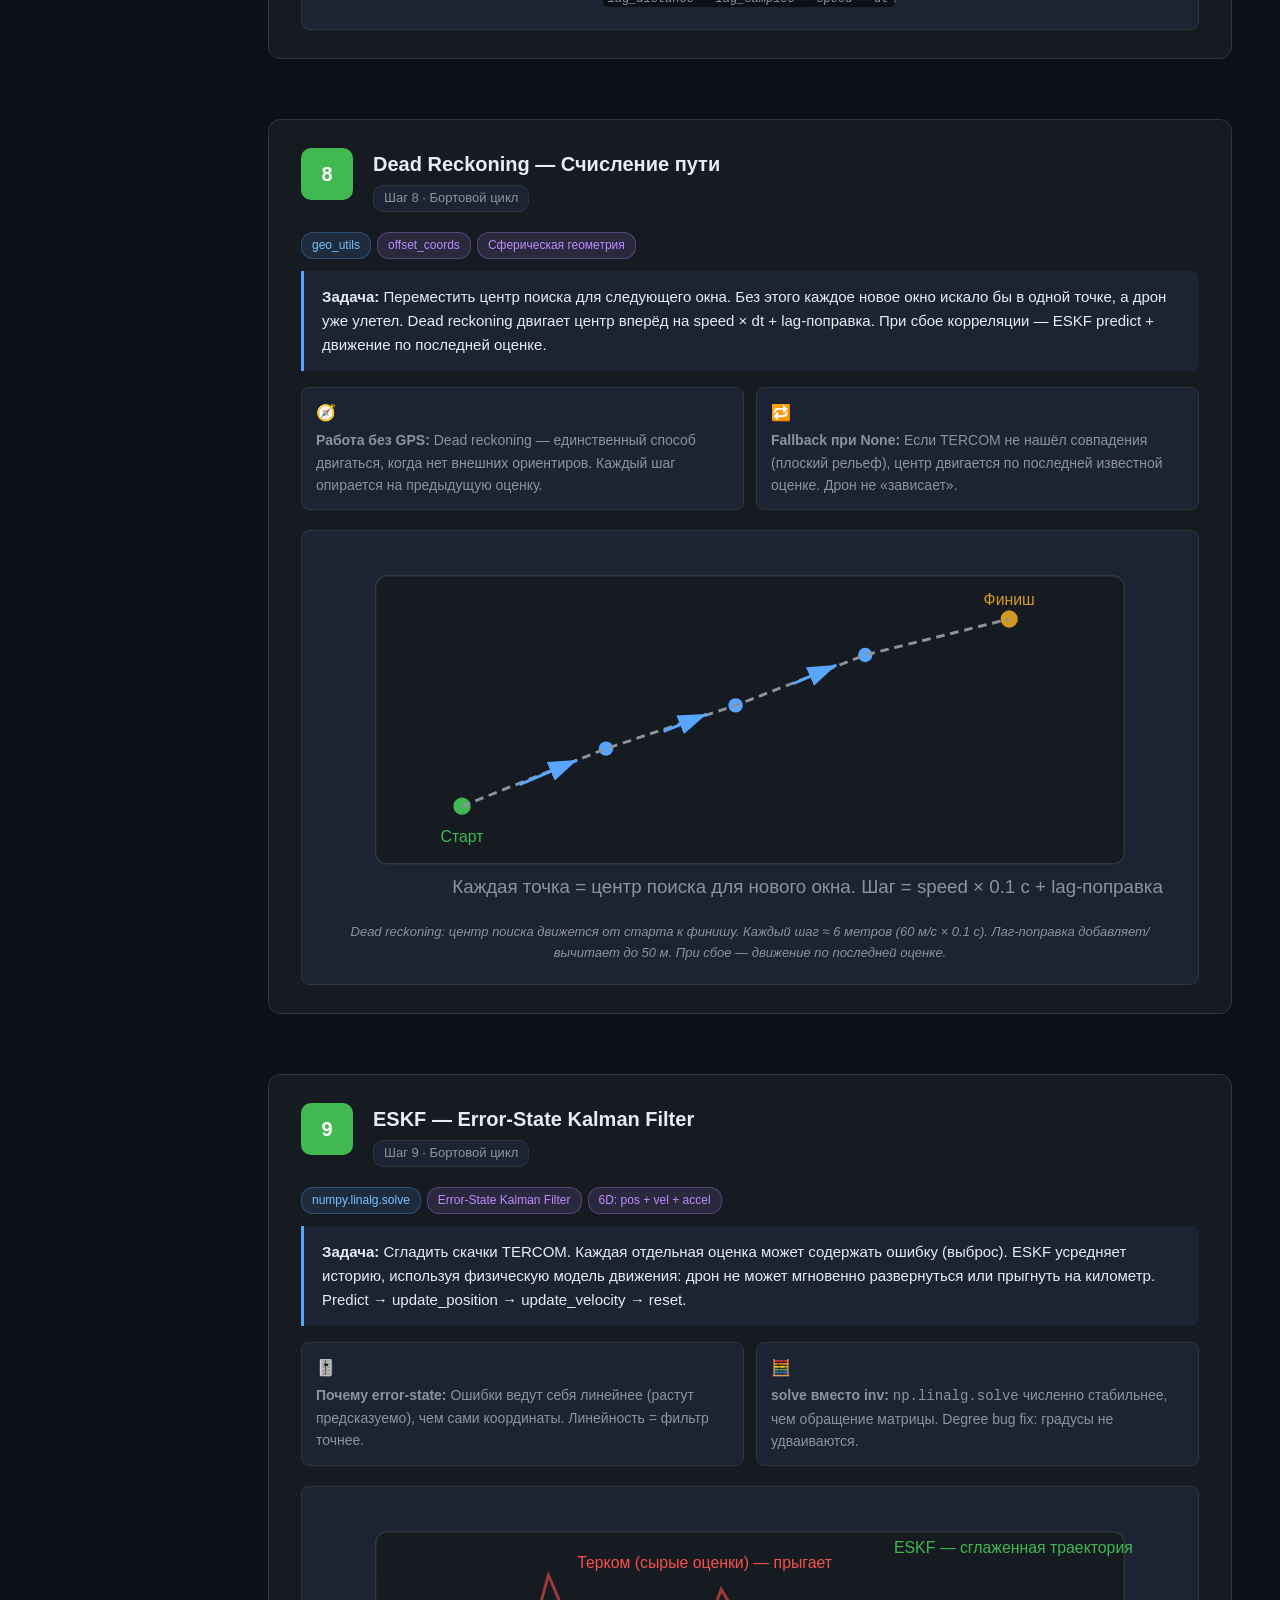
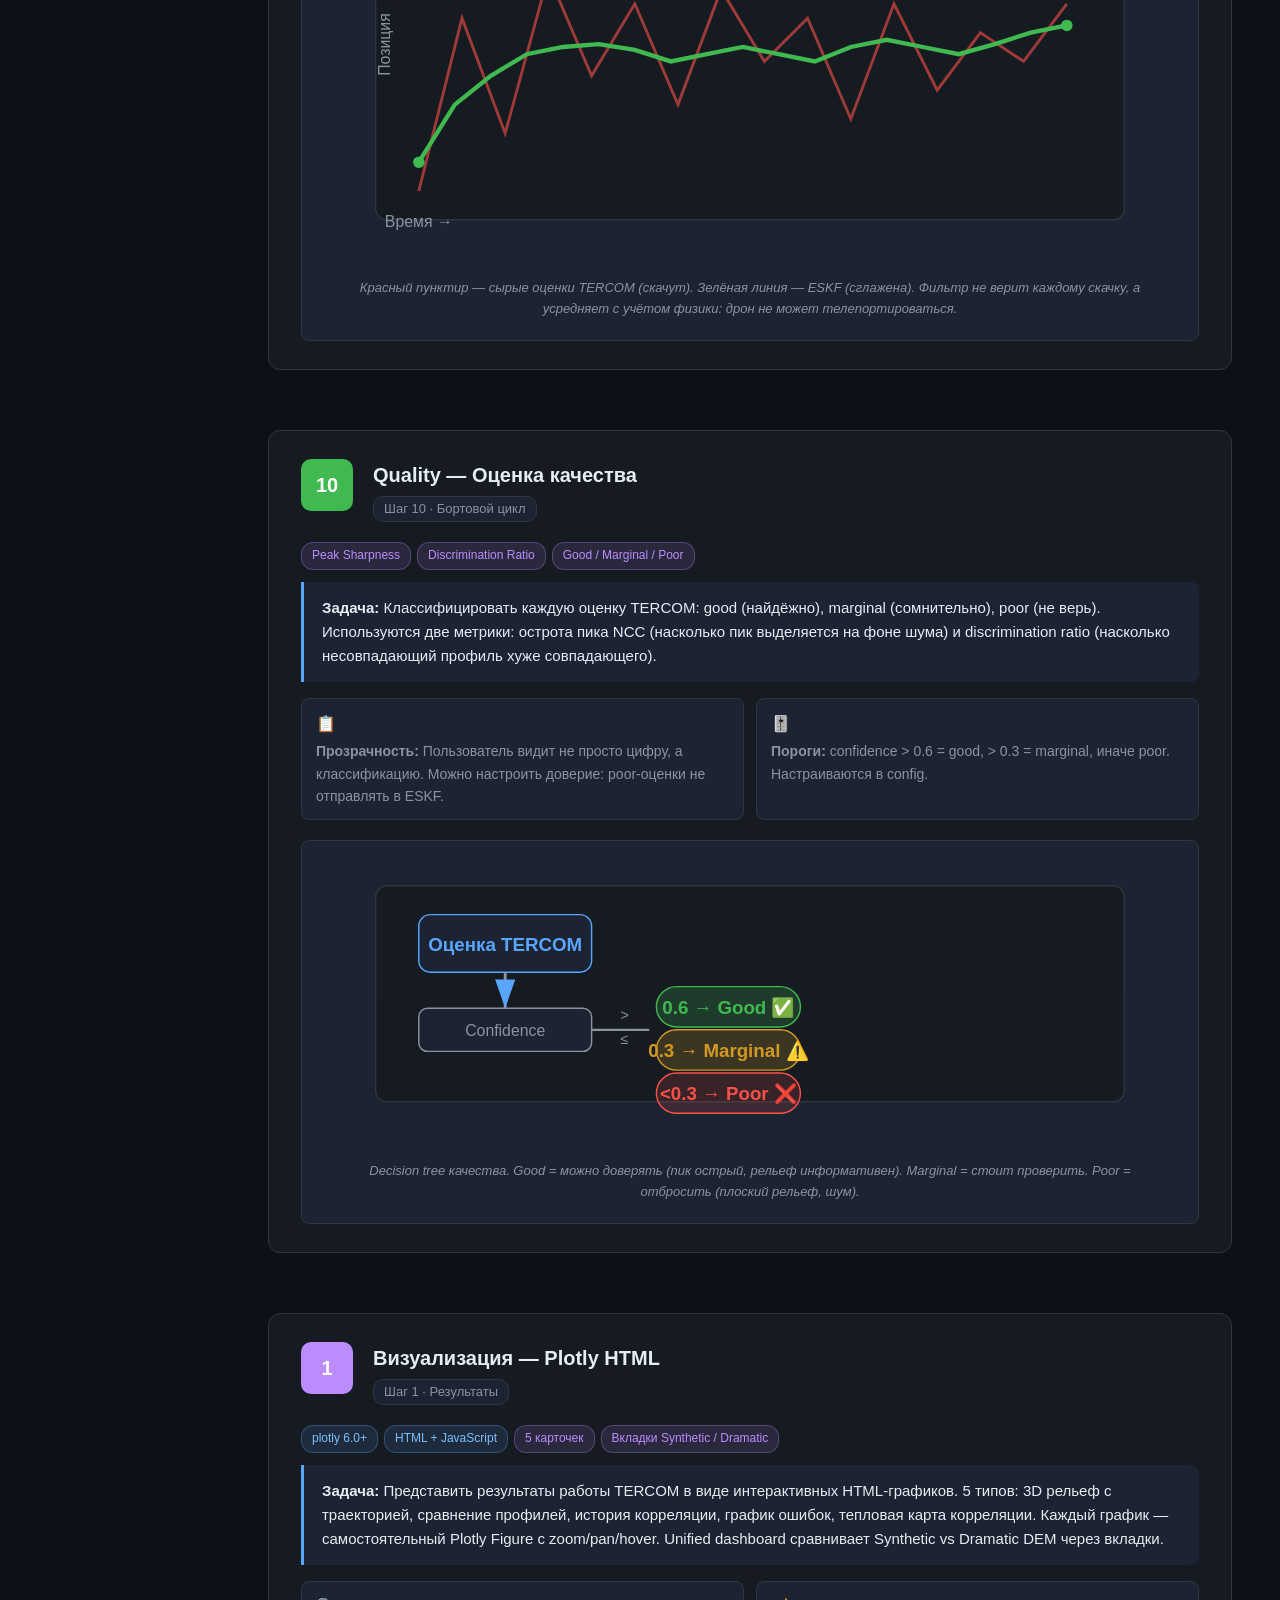
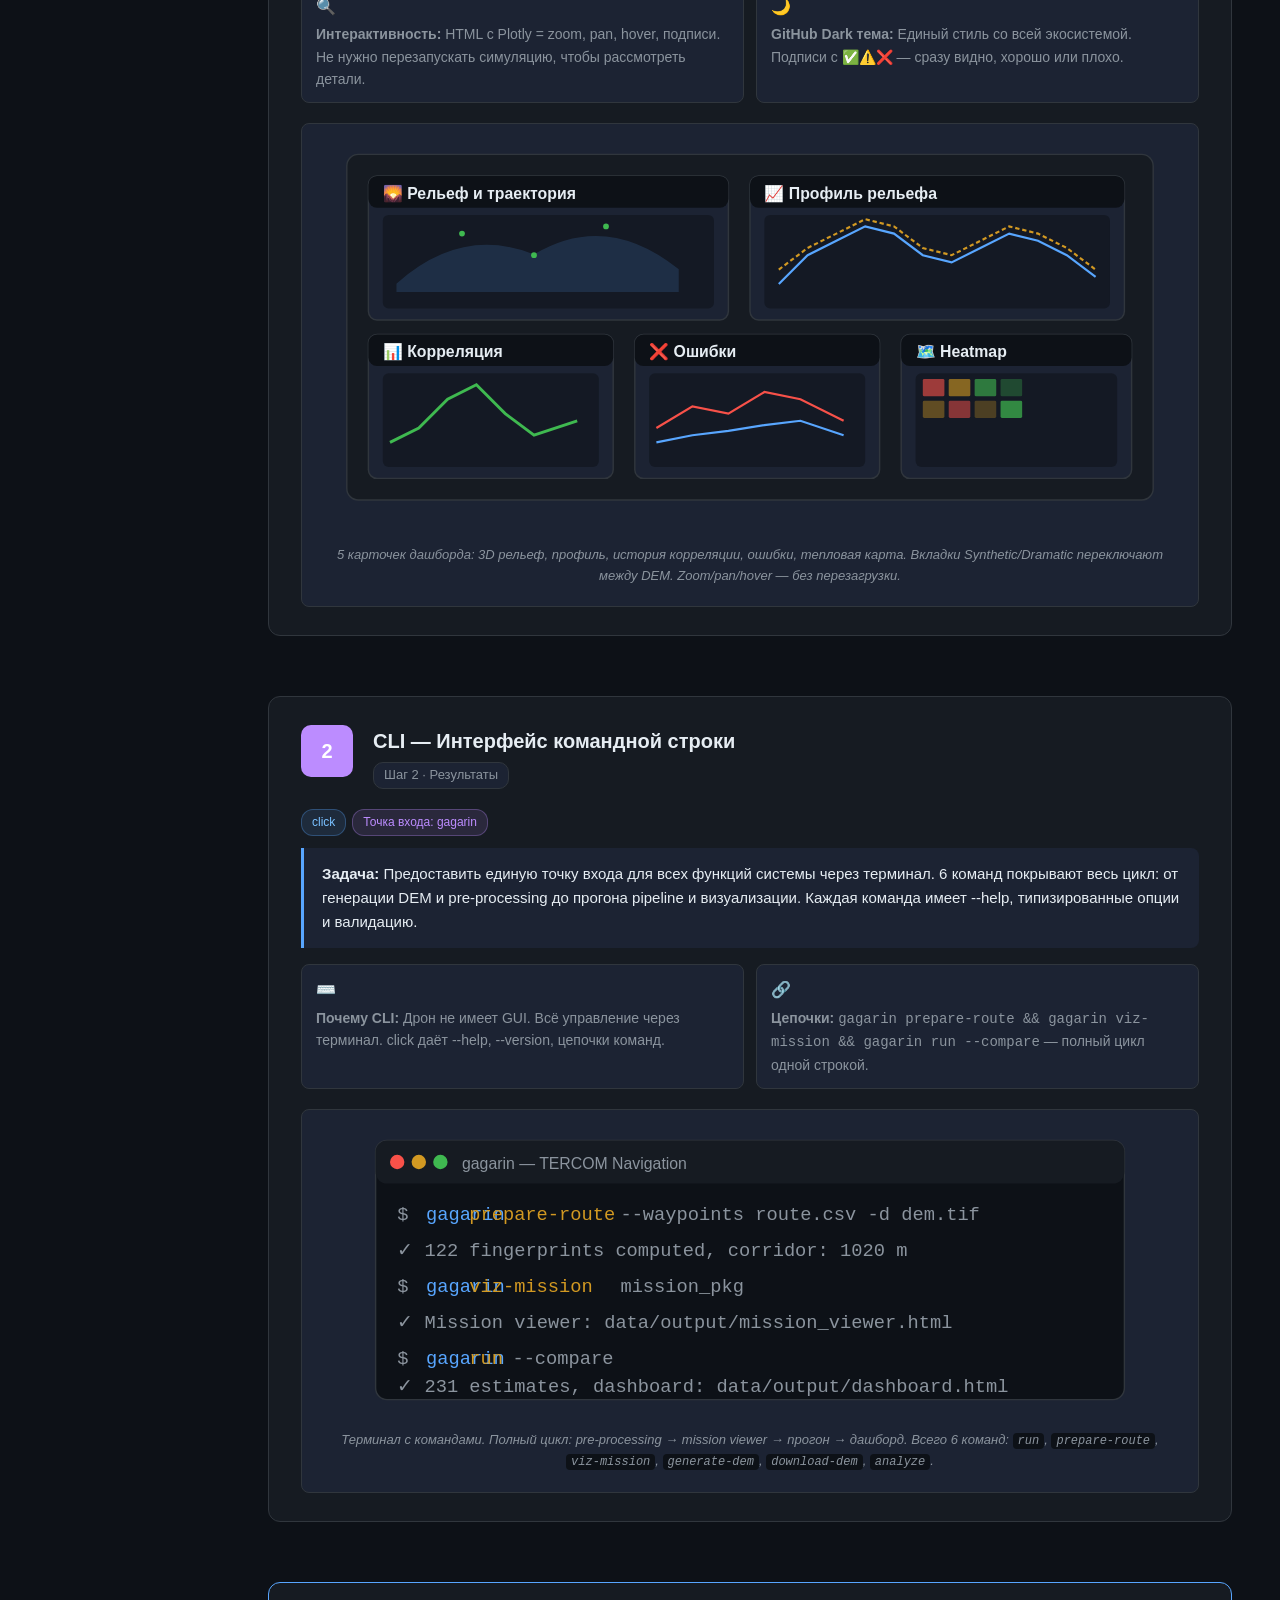
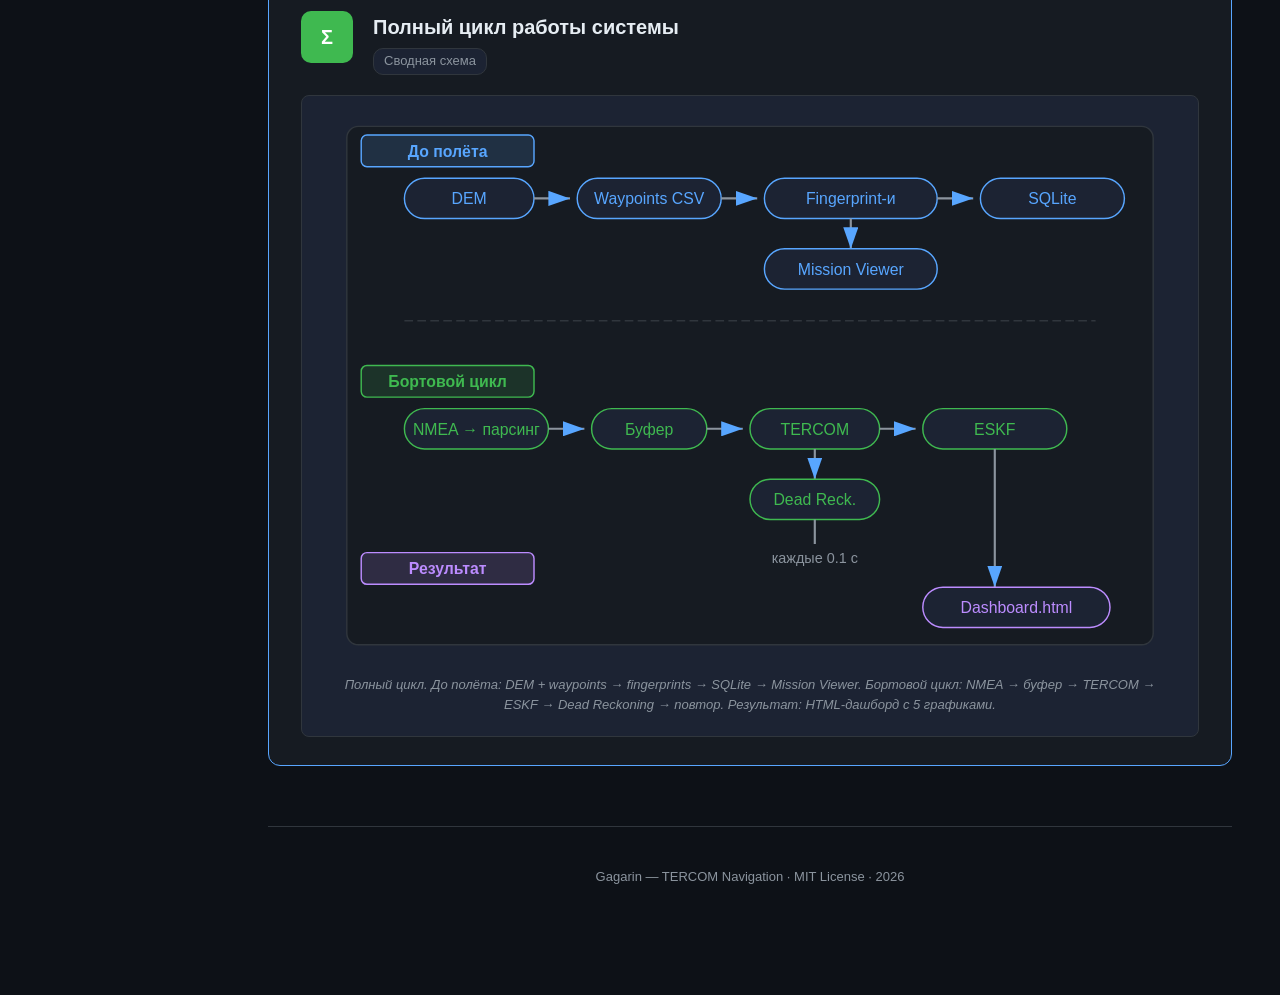
==== commit ea30c695: "docs: renumber demo steps — DEM/Pre-processing/Corridor → pre-flight, NMEA..Quality → onboard, Viz/C" ====
--- a/docs/demo/index.html
+++ b/docs/demo/index.html
@@ -49,22 +49,25 @@
 <body>
 
 <nav>
-<h2>TERCOM шаги</h2>
-<a href="#step0" class="active"><span class="nav-num">0</span>DEM — карта высот</a>
-<a href="#step1"><span class="nav-num">1</span>NMEA — радар</a>
-<a href="#step2"><span class="nav-num">2</span>Буфер — окно</a>
-<a href="#step3"><span class="nav-num">3</span>Профиль рельефа</a>
-<a href="#step4"><span class="nav-num">4</span>TERCOM Coarse</a>
-<a href="#step5"><span class="nav-num">5</span>TERCOM Fine</a>
-<a href="#step6"><span class="nav-num">6</span>NCC — сравнение</a>
-<a href="#step7"><span class="nav-num">7</span>Lag — сдвиг</a>
-<a href="#step8"><span class="nav-num">8</span>Dead Reckoning</a>
-<a href="#step9"><span class="nav-num">9</span>ESKF — фильтр</a>
-<a href="#step10"><span class="nav-num">10</span>Качество</a>
-<a href="#step11"><span class="nav-num">11</span>Pre-processing</a>
-<a href="#step12"><span class="nav-num">12</span>Адаптивный коридор</a>
-<a href="#step13"><span class="nav-num">13</span>Визуализация</a>
-<a href="#step14"><span class="nav-num">14</span>CLI — команды</a>
+<h2>ДО ПОЛЁТА</h2>
+<a href="#step-p1" class="active"><span class="nav-num">1</span>DEM — карта высот</a>
+<a href="#step-p2"><span class="nav-num">2</span>Pre-processing</a>
+<a href="#step-p3"><span class="nav-num">3</span>Адаптивный коридор</a>
+<h2>БОРТОВОЙ ЦИКЛ</h2>
+<a href="#step-b1"><span class="nav-num">1</span>NMEA — радар</a>
+<a href="#step-b2"><span class="nav-num">2</span>Буфер — окно</a>
+<a href="#step-b3"><span class="nav-num">3</span>Профиль рельефа</a>
+<a href="#step-b4"><span class="nav-num">4</span>TERCOM Coarse</a>
+<a href="#step-b5"><span class="nav-num">5</span>TERCOM Fine</a>
+<a href="#step-b6"><span class="nav-num">6</span>NCC — сравнение</a>
+<a href="#step-b7"><span class="nav-num">7</span>Lag — сдвиг</a>
+<a href="#step-b8"><span class="nav-num">8</span>Dead Reckoning</a>
+<a href="#step-b9"><span class="nav-num">9</span>ESKF — фильтр</a>
+<a href="#step-b10"><span class="nav-num">10</span>Качество</a>
+<h2>РЕЗУЛЬТАТЫ</h2>
+<a href="#step-r1"><span class="nav-num">1</span>Визуализация</a>
+<a href="#step-r2"><span class="nav-num">2</span>CLI — команды</a>
+<a href="#step-summary"><span class="nav-num">Σ</span>Полный цикл</a>
 </nav>
 
 <main>
@@ -75,13 +78,13 @@
 Как дрон определяет своё положение, сверяя показания радара с картой высот.</p>
 </div>
 
-<!-- Шаг 0: DEM -->
-<div class="step" id="step0">
-<div class="step-header">
-<div class="step-number">0</div>
+<!-- Шаг 1: DEM -->
+<div class="step" id="step-p1">
+<div class="step-header">
+<div class="step-number" style="background:var(--accent)">1</div>
 <div class="step-title">
 <h2>DEM — Цифровая Модель Рельефа</h2>
-<span class="phase">Основа всей системы</span>
+<span class="phase">Шаг 1 · До полёта</span>
 </div>
 </div>
 <div class="tags">
@@ -138,13 +141,108 @@
 </div>
 </div>
 
+<!-- Шаг 2: Pre-processing -->
+<div class="step" id="step-p2">
+<div class="step-header">
+<div class="step-number" style="background:var(--accent)">2</div>
+<div class="step-title">
+<h2>Pre-processing — Подготовка до полёта</h2>
+<span class="phase">Шаг 2 · До полёта</span>
+</div>
+</div>
+<div class="tags">
+<span class="tag lib">TerrainAnalyzer</span>
+<span class="tag lib">MissionPreprocessor</span>
+<span class="tag lib">SQLite (R-Tree)</span>
+<span class="tag lib">GeoTIFF</span>
+<span class="tag algo">Fingerprint</span>
+<span class="tag algo">Minima Ratio</span>
+</div>
+<div class="task">
+<b>Задача:</b> До вылета оценить маршрут на информативность. Для каждой точки вдоль маршрута построить fingerprint: эталонный профиль, NCC при смещении ±1..15 пикселей вбок, Minima Ratio. Результат — SQLite-база с R-Tree индексом + GeoTIFF информационной карты. Позволяет увидеть, какие участки безопасны для TERCOM, а какие — риск false fix.
+</div>
+<div class="why">
+<div class="why-item">
+<div class="why-icon">🗺️</div>
+<div class="why-text"><b>Знать до взлёта:</b> TERCOM на равнине даёт ложные совпадения. Pre-processing показывает это на карте ДО полёта, а не после.</div>
+</div>
+<div class="why-item">
+<div class="why-icon">📦</div>
+<div class="why-text"><b>SQLite + R-Tree:</b> Spatial index позволяет быстро искать fingerprint-ы по региону. Всё в одном файле — удобно грузить на дрон.</div>
+</div>
+</div>
+<div class="diagram">
+<svg viewBox="0 0 600 250" xmlns="http://www.w3.org/2000/svg">
+<g transform="translate(40,15)">
+<rect x="0" y="0" width="520" height="210" fill="#161b22" rx="8" stroke="#30363d"/>
+<circle cx="50" cy="180" r="6" fill="#3fb950"/><text x="50" y="200" fill="#3fb950" font-size="10" text-anchor="middle">WP1</text>
+<circle cx="120" cy="140" r="4" fill="#3fb950"/>
+<circle cx="180" cy="110" r="4" fill="#d29922"/>
+<circle cx="250" cy="100" r="4" fill="#d29922"/>
+<circle cx="320" cy="80" r="4" fill="#f85149"/><text x="320" y="73" fill="#f85149" font-size="10" text-anchor="middle">False fix risk</text>
+<circle cx="390" cy="60" r="4" fill="#3fb950"/>
+<circle cx="460" cy="40" r="6" fill="#3fb950"/><text x="460" y="32" fill="#3fb950" font-size="10" text-anchor="middle">WP6</text>
+<path d="M50,170 Q180,90 460,30" fill="none" stroke="#58a6ff" stroke-width="1" stroke-dasharray="4,3" opacity=".5"/>
+<path d="M50,190 Q180,130 460,50" fill="none" stroke="#58a6ff" stroke-width="1" stroke-dasharray="4,3" opacity=".5"/>
+<text x="50" y="170" fill="#58a6ff" font-size="10" opacity=".7">Коридор ~2 км</text>
+<polyline points="50,180 120,140 180,110 250,100 320,80 390,60 460,40" fill="none" stroke="#8b949e" stroke-width="2"/>
+</g>
+</svg>
+<div class="diagram-caption">Маршрут из 6 waypoints. Зелёные точки = профиль уникален (TERCOM надёжен). Красная = Minima Ratio &lt; 0.5 — риск false fix. Голубой пунктир = адаптивный коридор. Каждая точка — fingerprint с 12 NCC-метриками.</div>
+</div>
+</div>
+
+<!-- Шаг 3: Adaptive Corridor -->
+<div class="step" id="step-p3">
+<div class="step-header">
+<div class="step-number" style="background:var(--accent)">3</div>
+<div class="step-title">
+<h2>Адаптивный коридор</h2>
+<span class="phase">Шаг 3 · До полёта</span>
+</div>
+</div>
+<div class="tags">
+<span class="tag algo">ins_drift_rate</span>
+<span class="tag algo">dem_resolution</span>
+</div>
+<div class="task">
+<b>Задача:</b> Рассчитать оптимальную ширину коридора поиска для каждого сегмента маршрута. Формула: <code>width = max(2 × ins_drift_rate × segment_length + 2 × dem_resolution, 500 м)</code>. На 10 км сегменте с consumer INS → ~2 км vs фиксированные 10–15 км (в 5 раз уже).
+</div>
+<div class="why">
+<div class="why-item">
+<div class="why-icon">📐</div>
+<div class="why-text"><b>Почему адаптивный:</b> Фиксированный коридор 15 км на равнине — лишние вычисления. На сложном рельефе — недостаточный. Адаптивный подстраивается под реальную неопределённость INS.</div>
+</div>
+<div class="why-item">
+<div class="why-icon">⚡</div>
+<div class="why-text"><b>Экономия:</b> В 5× уже = в 5× меньше fingerprint-ов для предрасчёта. На 100 км маршруте: ~50 против ~250 точек.</div>
+</div>
+</div>
+<div class="diagram">
+<svg viewBox="0 0 600 200" xmlns="http://www.w3.org/2000/svg">
+<g transform="translate(40,20)">
+<rect x="0" y="0" width="520" height="150" fill="#161b22" rx="8" stroke="#30363d"/>
+<path d="M30,120 Q150,30 300,20 L300,50 Q150,60 30,140 Z" fill="rgba(248,81,73,.1)" stroke="#f85149" stroke-width="1.5" stroke-dasharray="6,3"/>
+<text x="165" y="65" fill="#f85149" font-size="12" text-anchor="middle">Фиксированный коридор: 10–15 км</text>
+<path d="M30,110 Q150,40 300,30 L300,40 Q150,50 30,120 Z" fill="rgba(61,185,80,.15)" stroke="#3fb950" stroke-width="2"/>
+<text x="165" y="38" fill="#3fb950" font-size="12" text-anchor="middle">Адаптивный коридор: ~2 км</text>
+<polyline points="30,115 150,45 300,35" fill="none" stroke="#8b949e" stroke-width="2"/>
+<circle cx="30" cy="115" r="4" fill="#58a6ff"/>
+<circle cx="150" cy="45" r="4" fill="#58a6ff"/>
+<circle cx="300" cy="35" r="4" fill="#58a6ff"/>
+</g>
+</svg>
+<div class="diagram-caption">Красный — фиксированный коридор (10 км). Зелёный — адаптивный (~2 км). Формула: <code>2 × ins_drift_rate × segment_length + 2 × dem_resolution</code>. INS дрейфует на 10% пройденного пути → на 10 км сегменте коридор ~2 км + запас.</div>
+</div>
+</div>
+
 <!-- Шаг 1: NMEA -->
-<div class="step" id="step1">
-<div class="step-header">
-<div class="step-number">1</div>
+<div class="step" id="step-b1">
+<div class="step-header">
+<div class="step-number" style="background:var(--green)">1</div>
 <div class="step-title">
 <h2>NMEA — Протокол радиовысотомера</h2>
-<span class="phase">Бортовой цикл · Получение данных</span>
+<span class="phase">Шаг 1 · Бортовой цикл</span>
 </div>
 </div>
 <div class="tags">
@@ -183,12 +281,12 @@
 </div>
 
 <!-- Шаг 2: Buffer -->
-<div class="step" id="step2">
-<div class="step-header">
-<div class="step-number">2</div>
+<div class="step" id="step-b2">
+<div class="step-header">
+<div class="step-number" style="background:var(--green)">2</div>
 <div class="step-title">
 <h2>Буферизация — Скользящее окно</h2>
-<span class="phase">Бортовой цикл · Накопление</span>
+<span class="phase">Шаг 2 · Бортовой цикл</span>
 </div>
 </div>
 <div class="tags">
@@ -250,12 +348,12 @@
 </div>
 
 <!-- Шаг 3: Profile -->
-<div class="step" id="step3">
-<div class="step-header">
-<div class="step-number">3</div>
+<div class="step" id="step-b3">
+<div class="step-header">
+<div class="step-number" style="background:var(--green)">3</div>
 <div class="step-title">
 <h2>Профиль рельефа — От радара к высоте</h2>
-<span class="phase">Бортовой цикл · Преобразование</span>
+<span class="phase">Шаг 3 · Бортовой цикл</span>
 </div>
 </div>
 <div class="tags">
@@ -301,12 +399,12 @@
 </div>
 
 <!-- Шаг 4: TERCOM Coarse -->
-<div class="step" id="step4">
-<div class="step-header">
-<div class="step-number">4</div>
+<div class="step" id="step-b4">
+<div class="step-header">
+<div class="step-number" style="background:var(--green)">4</div>
 <div class="step-title">
 <h2>TERCOM — Грубый поиск (Coarse)</h2>
-<span class="phase">Бортовой цикл · Поиск</span>
+<span class="phase">Шаг 4 · Бортовой цикл</span>
 </div>
 </div>
 <div class="tags">
@@ -366,12 +464,12 @@
 </div>
 
 <!-- Шаг 5: TERCOM Fine -->
-<div class="step" id="step5">
-<div class="step-header">
-<div class="step-number">5</div>
+<div class="step" id="step-b5">
+<div class="step-header">
+<div class="step-number" style="background:var(--green)">5</div>
 <div class="step-title">
 <h2>TERCOM — Точный поиск (Fine)</h2>
-<span class="phase">Бортовой цикл · Уточнение</span>
+<span class="phase">Шаг 5 · Бортовой цикл</span>
 </div>
 </div>
 <div class="tags">
@@ -433,12 +531,12 @@
 </div>
 
 <!-- Шаг 6: NCC -->
-<div class="step" id="step6">
-<div class="step-header">
-<div class="step-number">6</div>
+<div class="step" id="step-b6">
+<div class="step-header">
+<div class="step-number" style="background:var(--green)">6</div>
 <div class="step-title">
 <h2>NCC — Сравнение профилей</h2>
-<span class="phase">Бортовой цикл · Метрика</span>
+<span class="phase">Шаг 6 · Бортовой цикл</span>
 </div>
 </div>
 <div class="tags">
@@ -490,12 +588,12 @@
 </div>
 
 <!-- Шаг 7: Lag -->
-<div class="step" id="step7">
-<div class="step-header">
-<div class="step-number">7</div>
+<div class="step" id="step-b7">
+<div class="step-header">
+<div class="step-number" style="background:var(--green)">7</div>
 <div class="step-title">
 <h2>Lag — Коррекция временного сдвига</h2>
-<span class="phase">Бортовой цикл · Синхронизация</span>
+<span class="phase">Шаг 7 · Бортовой цикл</span>
 </div>
 </div>
 <div class="tags">
@@ -552,12 +650,12 @@
 </div>
 
 <!-- Шаг 8: Dead Reckoning -->
-<div class="step" id="step8">
-<div class="step-header">
-<div class="step-number">8</div>
+<div class="step" id="step-b8">
+<div class="step-header">
+<div class="step-number" style="background:var(--green)">8</div>
 <div class="step-title">
 <h2>Dead Reckoning — Счисление пути</h2>
-<span class="phase">Бортовой цикл · Движение</span>
+<span class="phase">Шаг 8 · Бортовой цикл</span>
 </div>
 </div>
 <div class="tags">
@@ -603,12 +701,12 @@
 </div>
 
 <!-- Шаг 9: ESKF -->
-<div class="step" id="step9">
-<div class="step-header">
-<div class="step-number">9</div>
+<div class="step" id="step-b9">
+<div class="step-header">
+<div class="step-number" style="background:var(--green)">9</div>
 <div class="step-title">
 <h2>ESKF — Error-State Kalman Filter</h2>
-<span class="phase">Бортовой цикл · Фильтрация</span>
+<span class="phase">Шаг 9 · Бортовой цикл</span>
 </div>
 </div>
 <div class="tags">
@@ -652,12 +750,12 @@
 </div>
 
 <!-- Шаг 10: Quality -->
-<div class="step" id="step10">
-<div class="step-header">
-<div class="step-number">10</div>
+<div class="step" id="step-b10">
+<div class="step-header">
+<div class="step-number" style="background:var(--green)">10</div>
 <div class="step-title">
 <h2>Quality — Оценка качества</h2>
-<span class="phase">Бортовой цикл · Валидация</span>
+<span class="phase">Шаг 10 · Бортовой цикл</span>
 </div>
 </div>
 <div class="tags">
@@ -707,115 +805,13 @@
 </div>
 </div>
 
-<!-- Шаг 11: Pre-processing -->
-<div class="step" id="step11">
-<div class="step-header">
-<div class="step-number">11</div>
-<div class="step-title">
-<h2>Pre-processing — Подготовка до полёта</h2>
-<span class="phase">Наземная станция · Планирование</span>
-</div>
-</div>
-<div class="tags">
-<span class="tag lib">TerrainAnalyzer</span>
-<span class="tag lib">MissionPreprocessor</span>
-<span class="tag lib">SQLite (R-Tree)</span>
-<span class="tag lib">GeoTIFF</span>
-<span class="tag algo">Fingerprint</span>
-<span class="tag algo">Minima Ratio</span>
-</div>
-<div class="task">
-<b>Задача:</b> До вылета оценить маршрут на информативность. Для каждой точки вдоль маршрута построить fingerprint: эталонный профиль, NCC при смещении ±1..15 пикселей вбок, Minima Ratio. Результат — SQLite-база с R-Tree индексом + GeoTIFF информационной карты. Позволяет увидеть, какие участки безопасны для TERCOM, а какие — риск false fix.
-</div>
-<div class="why">
-<div class="why-item">
-<div class="why-icon">🗺️</div>
-<div class="why-text"><b>Знать до взлёта:</b> TERCOM на равнине даёт ложные совпадения. Pre-processing показывает это на карте ДО полёта, а не после.</div>
-</div>
-<div class="why-item">
-<div class="why-icon">📦</div>
-<div class="why-text"><b>SQLite + R-Tree:</b> Spatial index позволяет быстро искать fingerprint-ы по региону. Всё в одном файле — удобно грузить на дрон.</div>
-</div>
-</div>
-<div class="diagram">
-<svg viewBox="0 0 600 250" xmlns="http://www.w3.org/2000/svg">
-<g transform="translate(40,15)">
-<rect x="0" y="0" width="520" height="210" fill="#161b22" rx="8" stroke="#30363d"/>
-<!-- Route line -->
-<polyline points="50,180 120,140 180,110 250,100 320,80 390,60 460,40"
-fill="none" stroke="#8b949e" stroke-width="2"/>
-<!-- Waypoint dots -->
-<circle cx="50" cy="180" r="6" fill="#3fb950"/><text x="50" y="200" fill="#3fb950" font-size="10" text-anchor="middle">WP1</text>
-<circle cx="120" cy="140" r="4" fill="#3fb950"/>
-<circle cx="180" cy="110" r="4" fill="#d29922"/>
-<circle cx="250" cy="100" r="4" fill="#d29922"/>
-<circle cx="320" cy="80" r="4" fill="#f85149"/><text x="320" y="73" fill="#f85149" font-size="10" text-anchor="middle">False fix risk</text>
-<circle cx="390" cy="60" r="4" fill="#3fb950"/>
-<circle cx="460" cy="40" r="6" fill="#3fb950"/><text x="460" y="32" fill="#3fb950" font-size="10" text-anchor="middle">WP6</text>
-<!-- Corridor -->
-<path d="M50,170 Q180,90 460,30" fill="none" stroke="#58a6ff" stroke-width="1" stroke-dasharray="4,3" opacity=".5"/>
-<path d="M50,190 Q180,130 460,50" fill="none" stroke="#58a6ff" stroke-width="1" stroke-dasharray="4,3" opacity=".5"/>
-<text x="50" y="170" fill="#58a6ff" font-size="10" opacity=".7">Коридор ~2 км</text>
-</g>
-</svg>
-<div class="diagram-caption">Маршрут из 6 waypoints. Зелёные точки = профиль уникален (TERCOM надёжен). Красная = Minima Ratio &lt; 0.5 — риск false fix. Голубой пунктир = адаптивный коридор. Каждая точка — fingerprint с 12 NCC-метриками.</div>
-</div>
-</div>
-
-<!-- Шаг 12: Adaptive Corridor -->
-<div class="step" id="step12">
-<div class="step-header">
-<div class="step-number">12</div>
-<div class="step-title">
-<h2>Адаптивный коридор</h2>
-<span class="phase">Наземная станция · Оптимизация</span>
-</div>
-</div>
-<div class="tags">
-<span class="tag algo">ins_drift_rate</span>
-<span class="tag algo">dem_resolution</span>
-</div>
-<div class="task">
-<b>Задача:</b> Рассчитать оптимальную ширину коридора поиска для каждого сегмента маршрута. Формула: <code>width = max(2 × ins_drift_rate × segment_length + 2 × dem_resolution, 500 м)</code>. На 10 км сегменте с consumer INS → ~2 км vs фиксированные 10–15 км (в 5 раз уже).
-</div>
-<div class="why">
-<div class="why-item">
-<div class="why-icon">📐</div>
-<div class="why-text"><b>Почему адаптивный:</b> Фиксированный коридор 15 км на равнине — лишние вычисления. На сложном рельефе — недостаточный. Адаптивный подстраивается под реальную неопределённость INS.</div>
-</div>
-<div class="why-item">
-<div class="why-icon">⚡</div>
-<div class="why-text"><b>Экономия:</b> В 5× уже = в 5× меньше fingerprint-ов для предрасчёта. На 100 км маршруте: ~50 против ~250 точек.</div>
-</div>
-</div>
-<div class="diagram">
-<svg viewBox="0 0 600 200" xmlns="http://www.w3.org/2000/svg">
-<g transform="translate(40,20)">
-<rect x="0" y="0" width="520" height="150" fill="#161b22" rx="8" stroke="#30363d"/>
-<!-- Fixed corridor -->
-<path d="M30,120 Q150,30 300,20 L300,50 Q150,60 30,140 Z" fill="rgba(248,81,73,.1)" stroke="#f85149" stroke-width="1.5" stroke-dasharray="6,3"/>
-<text x="165" y="65" fill="#f85149" font-size="12" text-anchor="middle">Фиксированный коридор: 10–15 км</text>
-<!-- Adaptive corridor -->
-<path d="M30,110 Q150,40 300,30 L300,40 Q150,50 30,120 Z" fill="rgba(61,185,80,.15)" stroke="#3fb950" stroke-width="2"/>
-<text x="165" y="38" fill="#3fb950" font-size="12" text-anchor="middle">Адаптивный коридор: ~2 км</text>
-<!-- Route -->
-<polyline points="30,115 150,45 300,35" fill="none" stroke="#8b949e" stroke-width="2"/>
-<circle cx="30" cy="115" r="4" fill="#58a6ff"/>
-<circle cx="150" cy="45" r="4" fill="#58a6ff"/>
-<circle cx="300" cy="35" r="4" fill="#58a6ff"/>
-</g>
-</svg>
-<div class="diagram-caption">Красный — фиксированный коридор (10 км). Зелёный — адаптивный (~2 км). Формула: <code>2 × ins_drift_rate × segment_length + 2 × dem_resolution</code>. INS дрейфует на 10% пройденного пути → на 10 км сегменте коридор ~2 км + запас.</div>
-</div>
-</div>
-
-<!-- Шаг 13: Viz -->
-<div class="step" id="step13">
-<div class="step-header">
-<div class="step-number">13</div>
+<!-- Шаг 1: Viz -->
+<div class="step" id="step-r1">
+<div class="step-header">
+<div class="step-number" style="background:var(--purple)">1</div>
 <div class="step-title">
 <h2>Визуализация — Plotly HTML</h2>
-<span class="phase">Результаты · Графика</span>
+<span class="phase">Шаг 1 · Результаты</span>
 </div>
 </div>
 <div class="tags">
@@ -892,13 +888,13 @@
 </div>
 </div>
 
-<!-- Шаг 14: CLI -->
-<div class="step" id="step14">
-<div class="step-header">
-<div class="step-number">14</div>
+<!-- Шаг 2: CLI -->
+<div class="step" id="step-r2">
+<div class="step-header">
+<div class="step-number" style="background:var(--purple)">2</div>
 <div class="step-title">
 <h2>CLI — Интерфейс командной строки</h2>
-<span class="phase">Инструмент · Управление</span>
+<span class="phase">Шаг 2 · Результаты</span>
 </div>
 </div>
 <div class="tags">
@@ -940,7 +936,7 @@
 </div>
 
 <!-- Сводная схема -->
-<div class="step" style="border-color:var(--accent)">
+<div class="step" id="step-summary" style="border-color:var(--accent)">
 <div class="step-header">
 <div class="step-number" style="background:var(--green)">Σ</div>
 <div class="step-title">
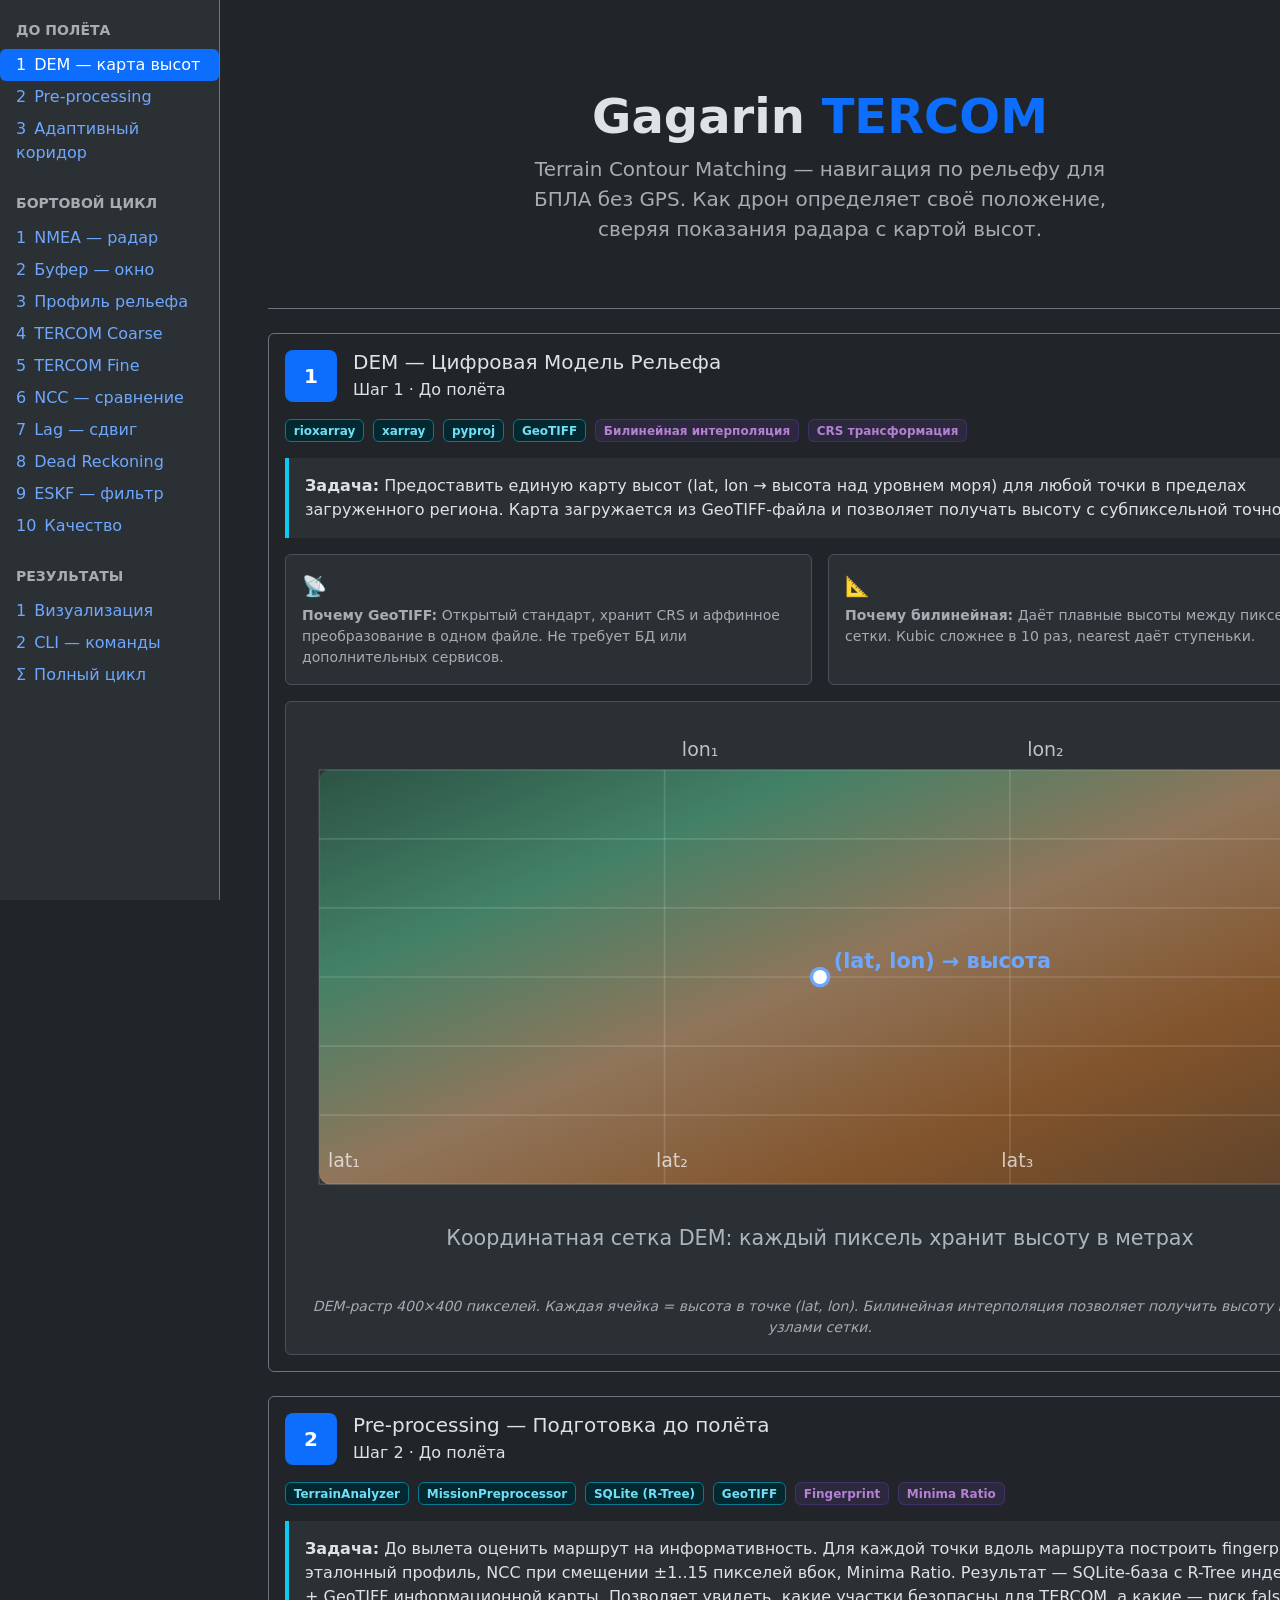
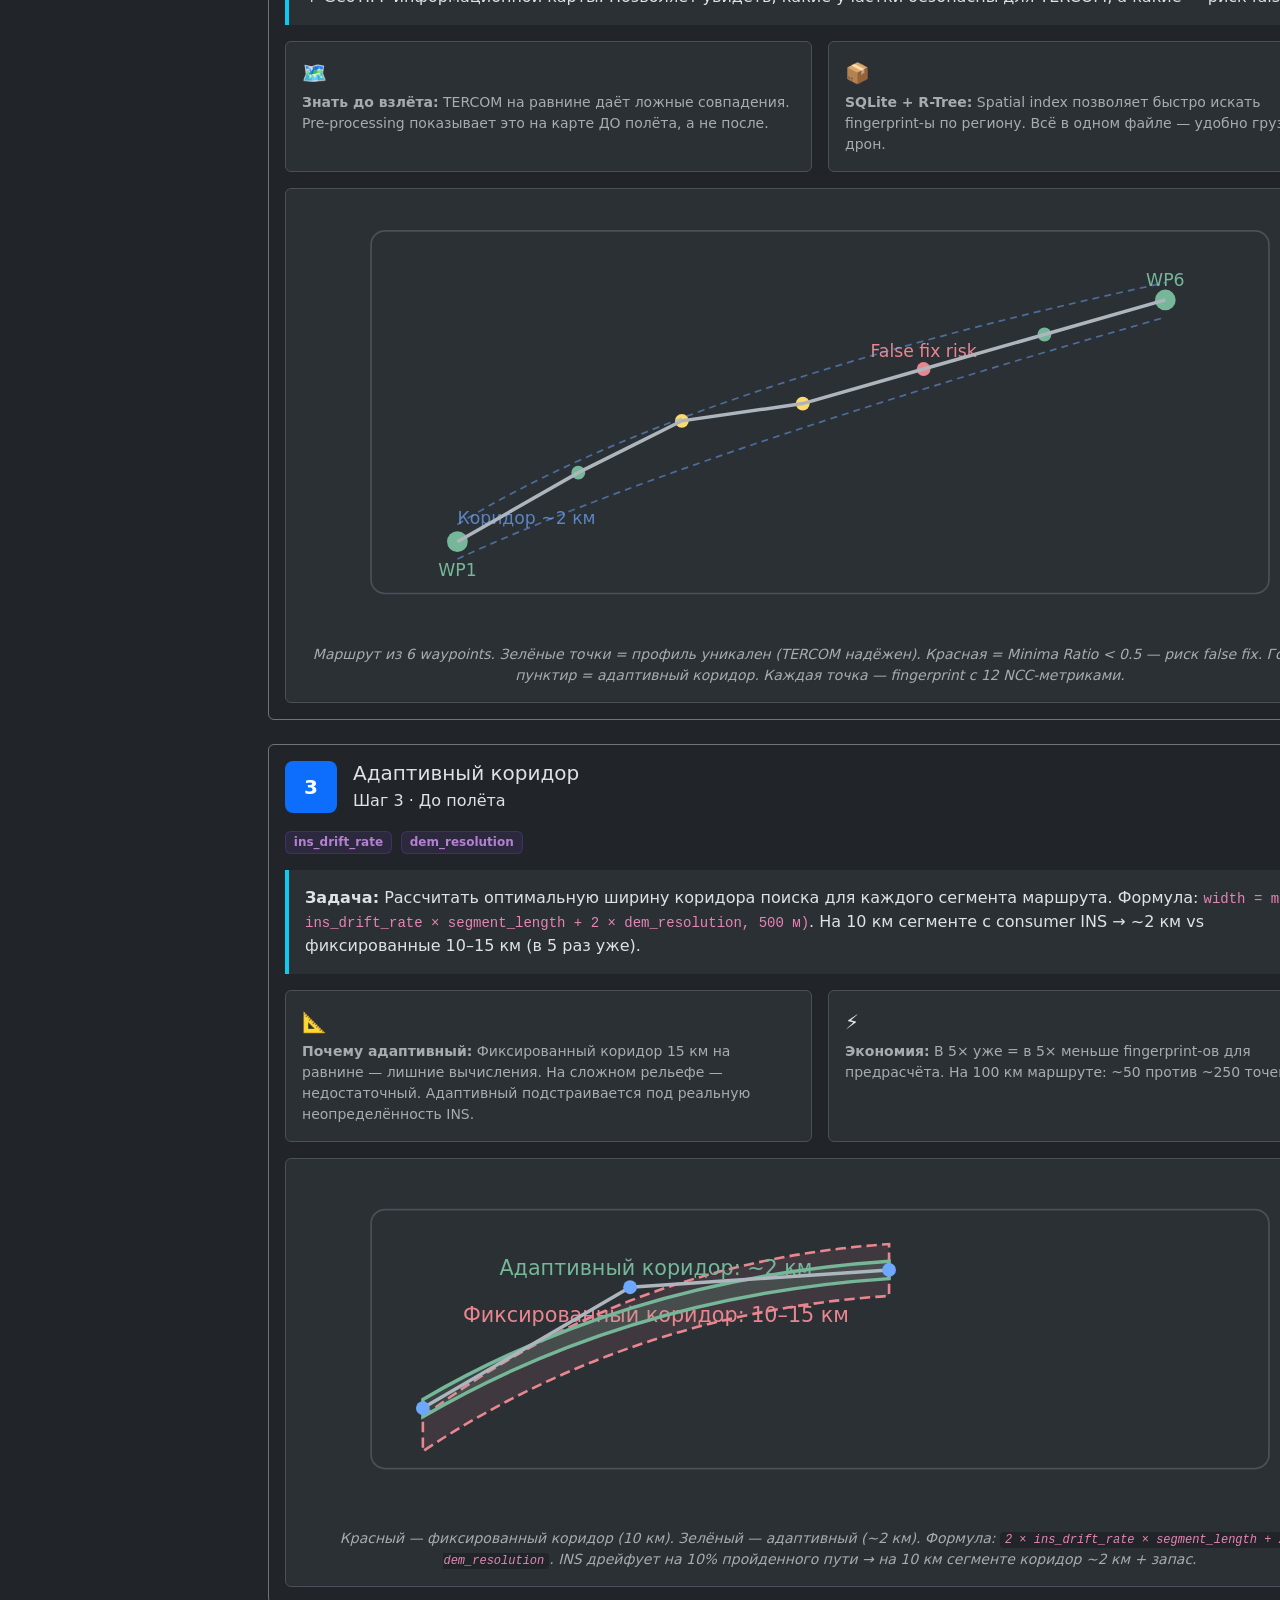
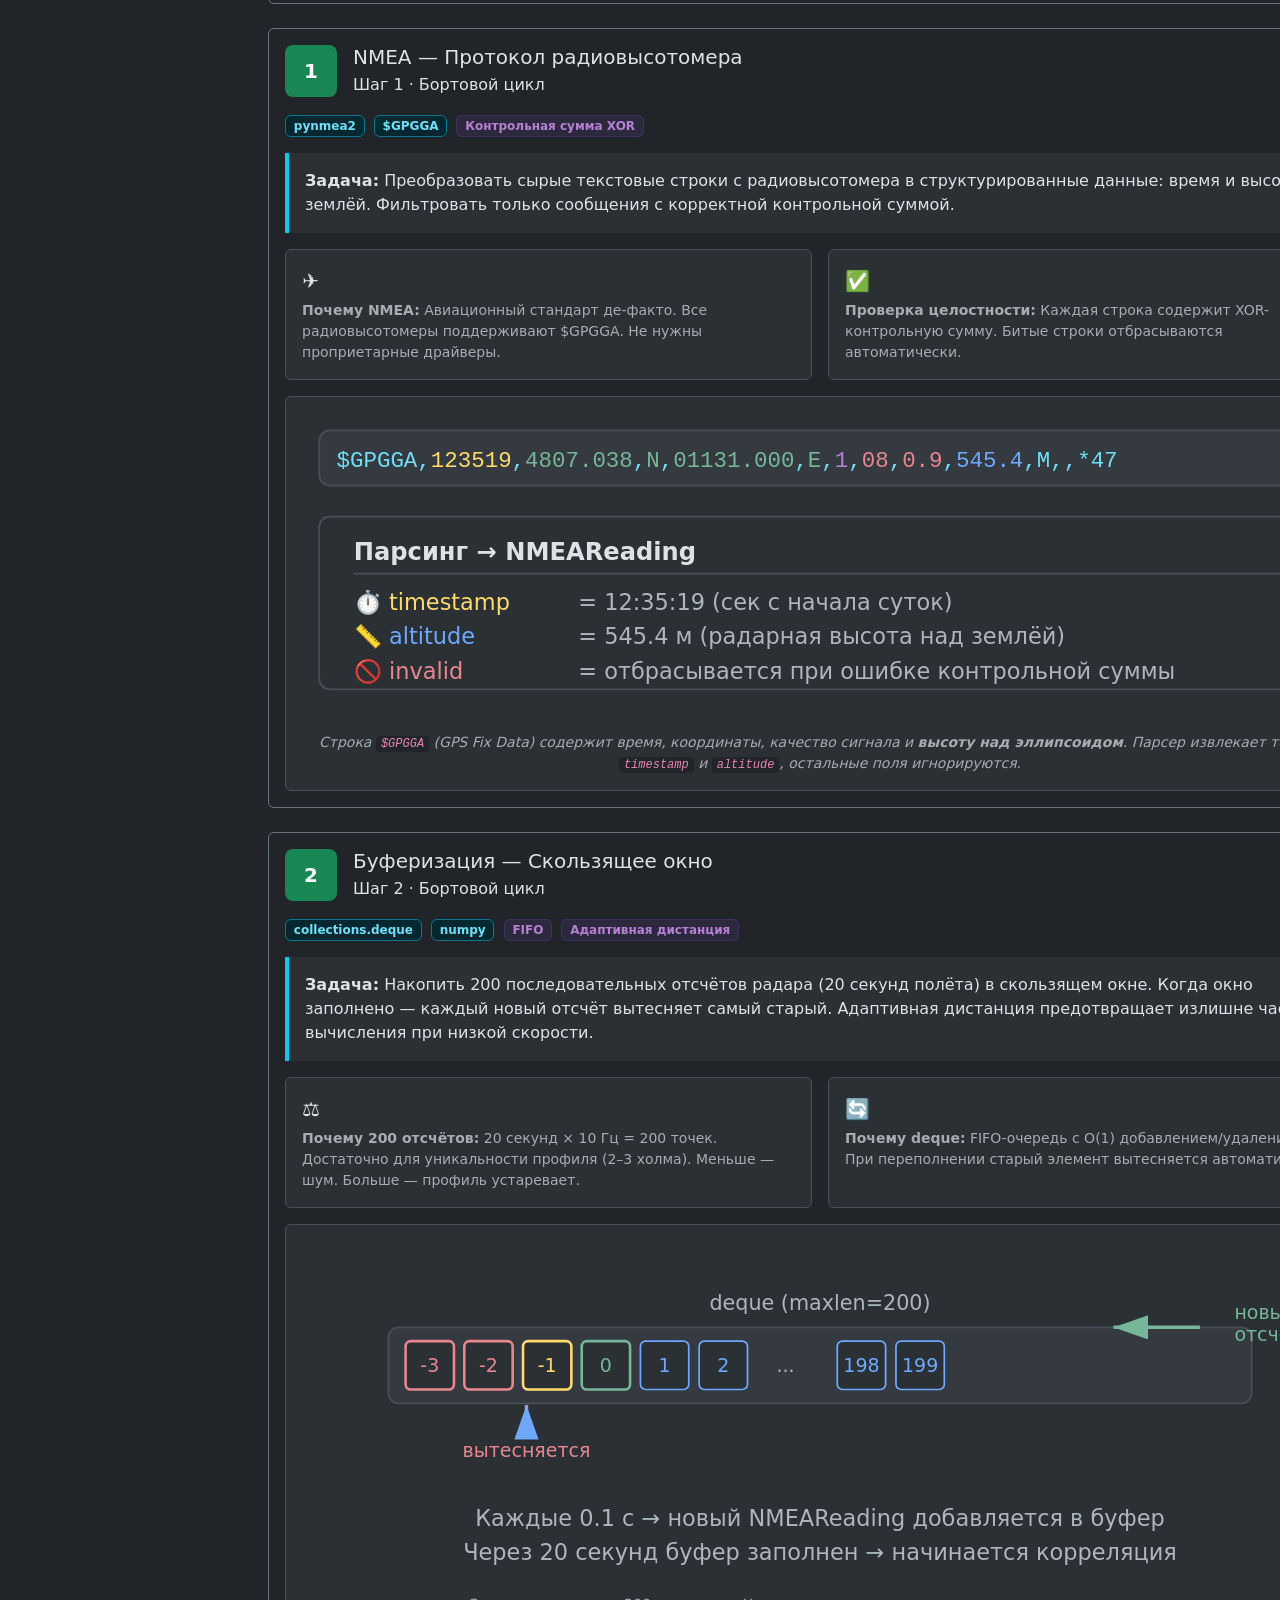
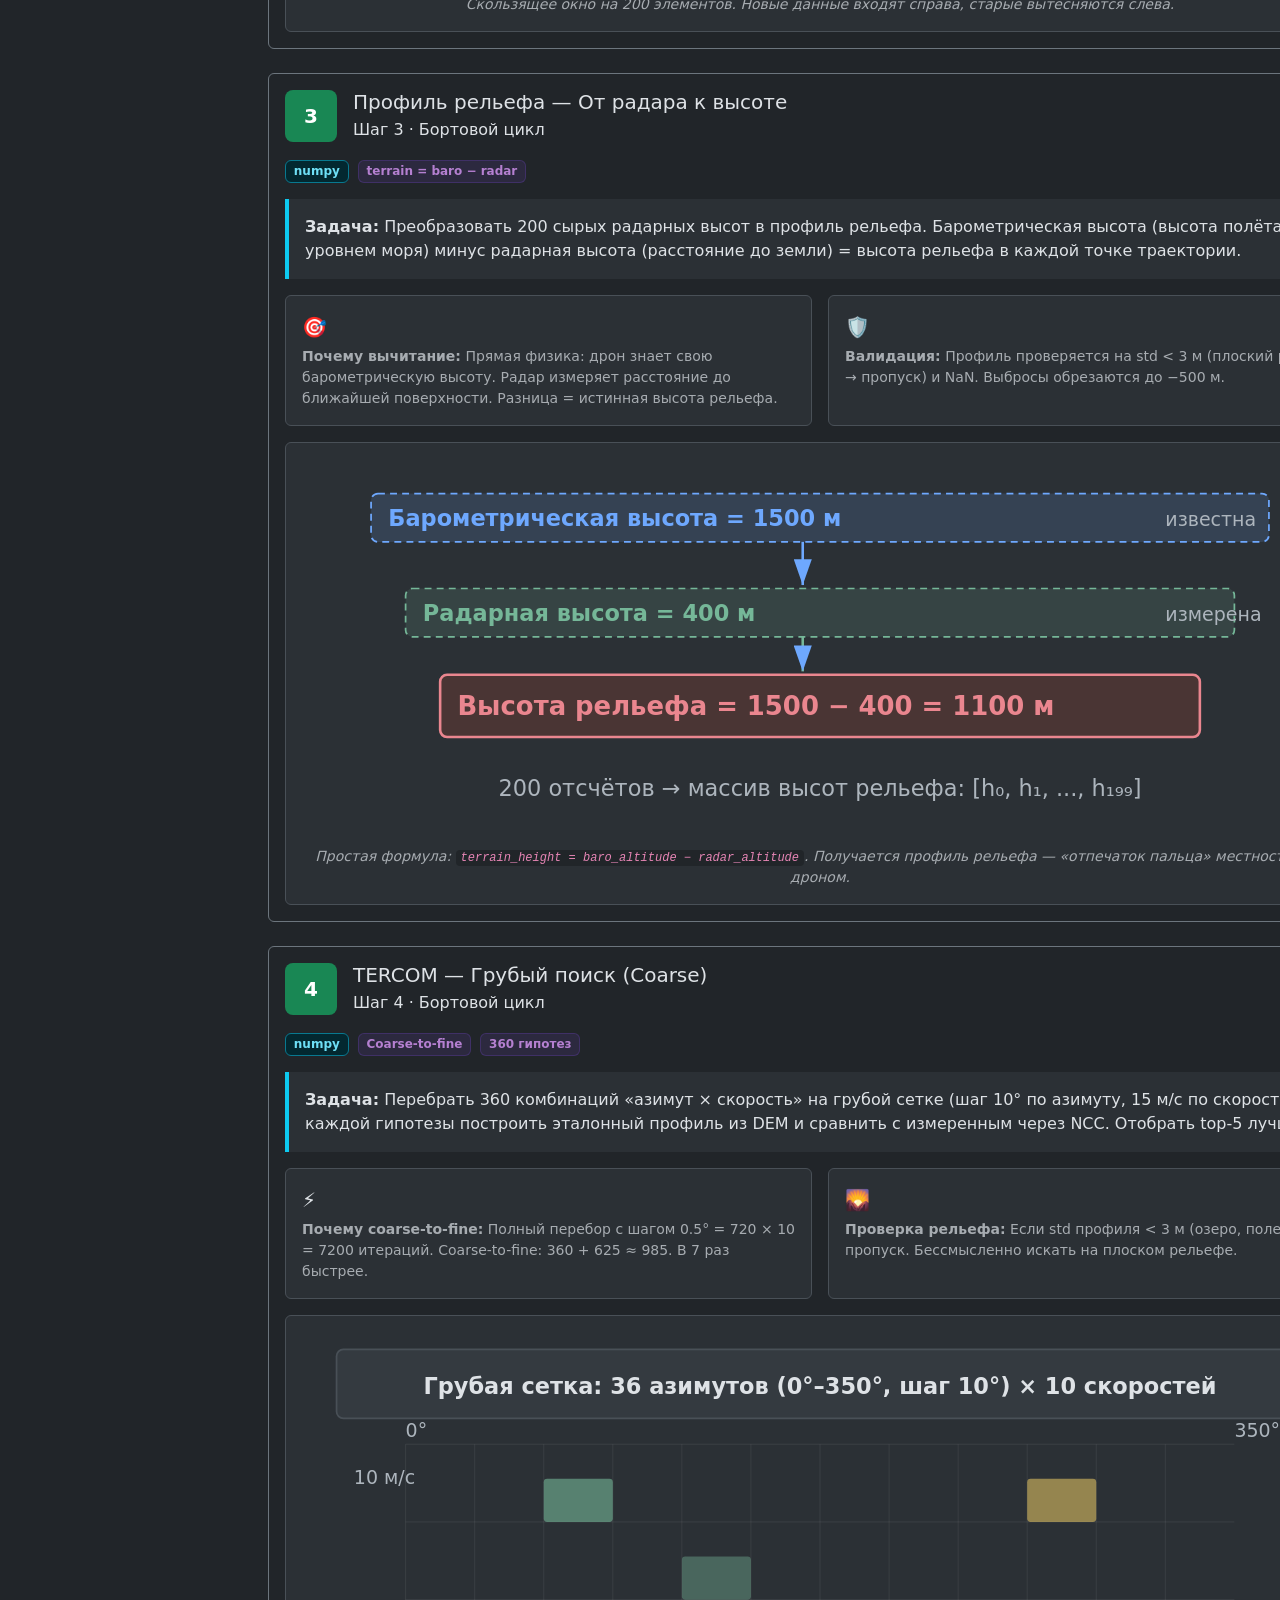
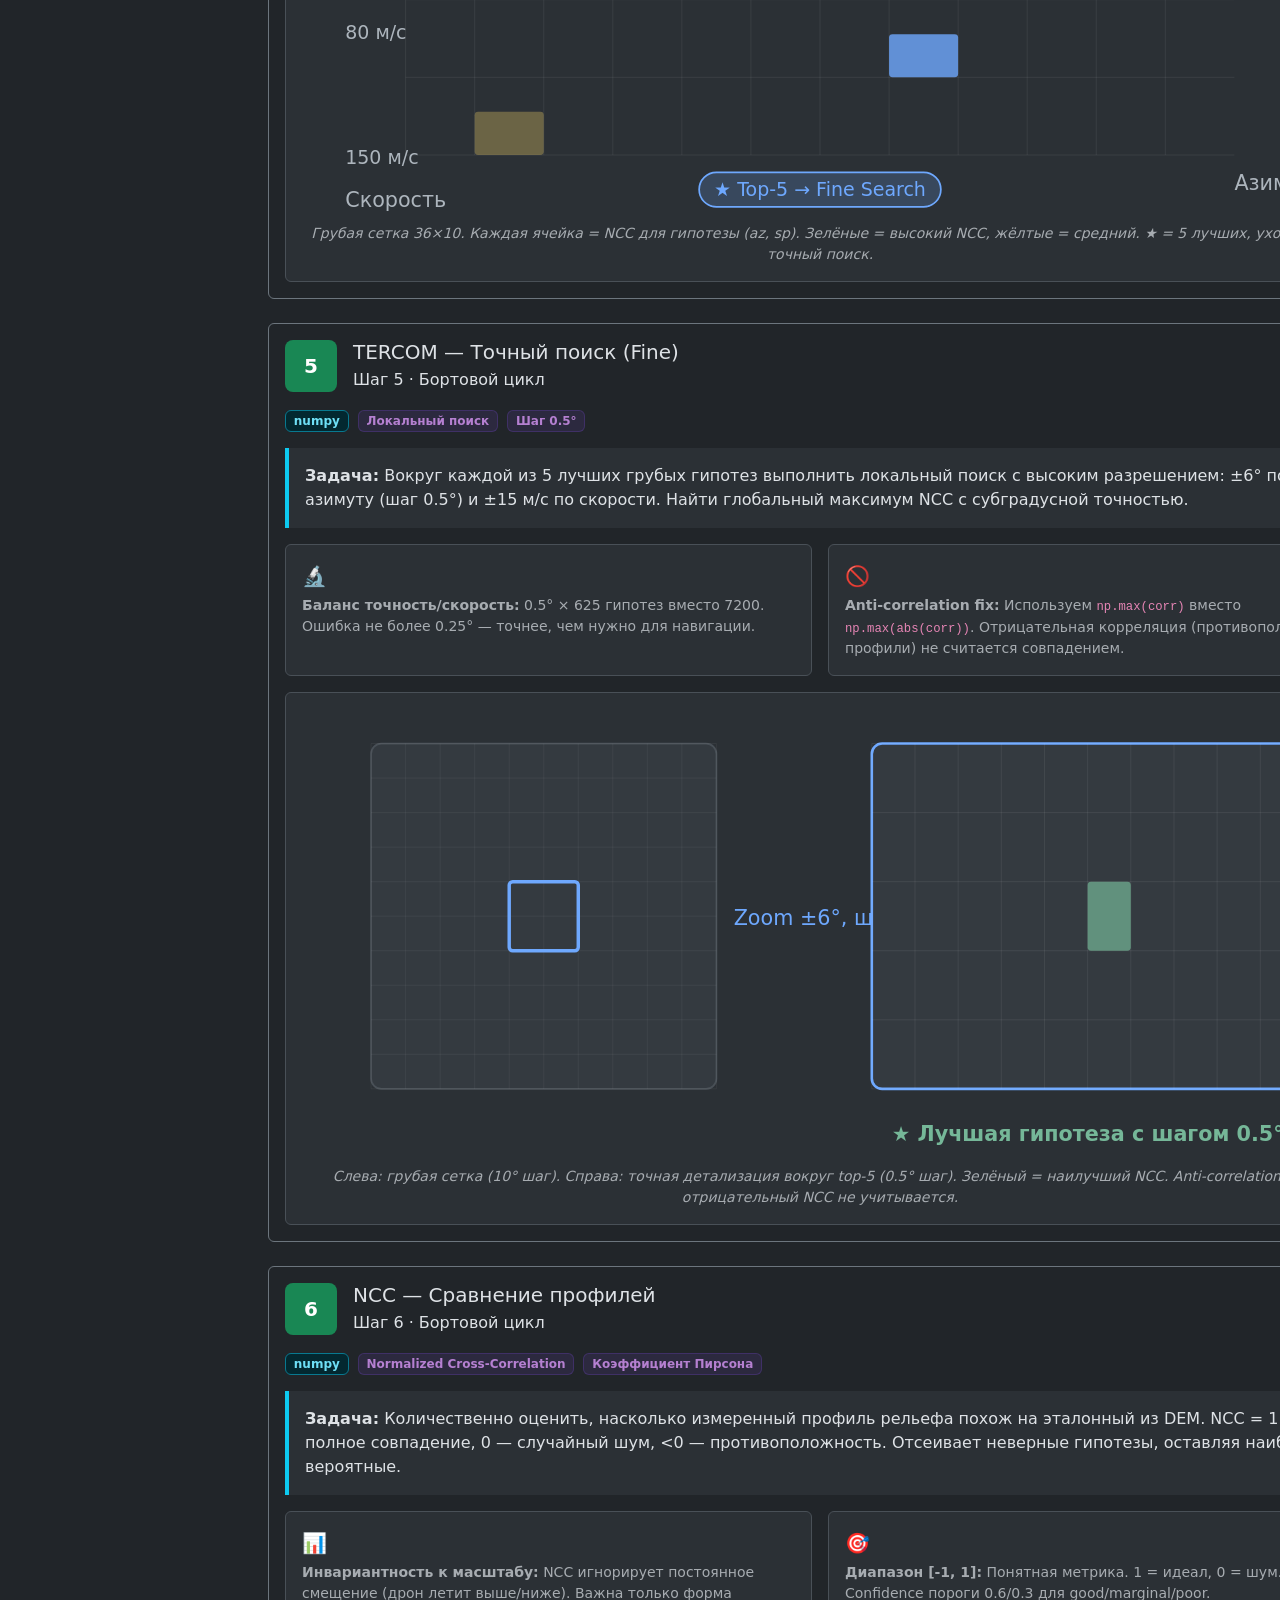
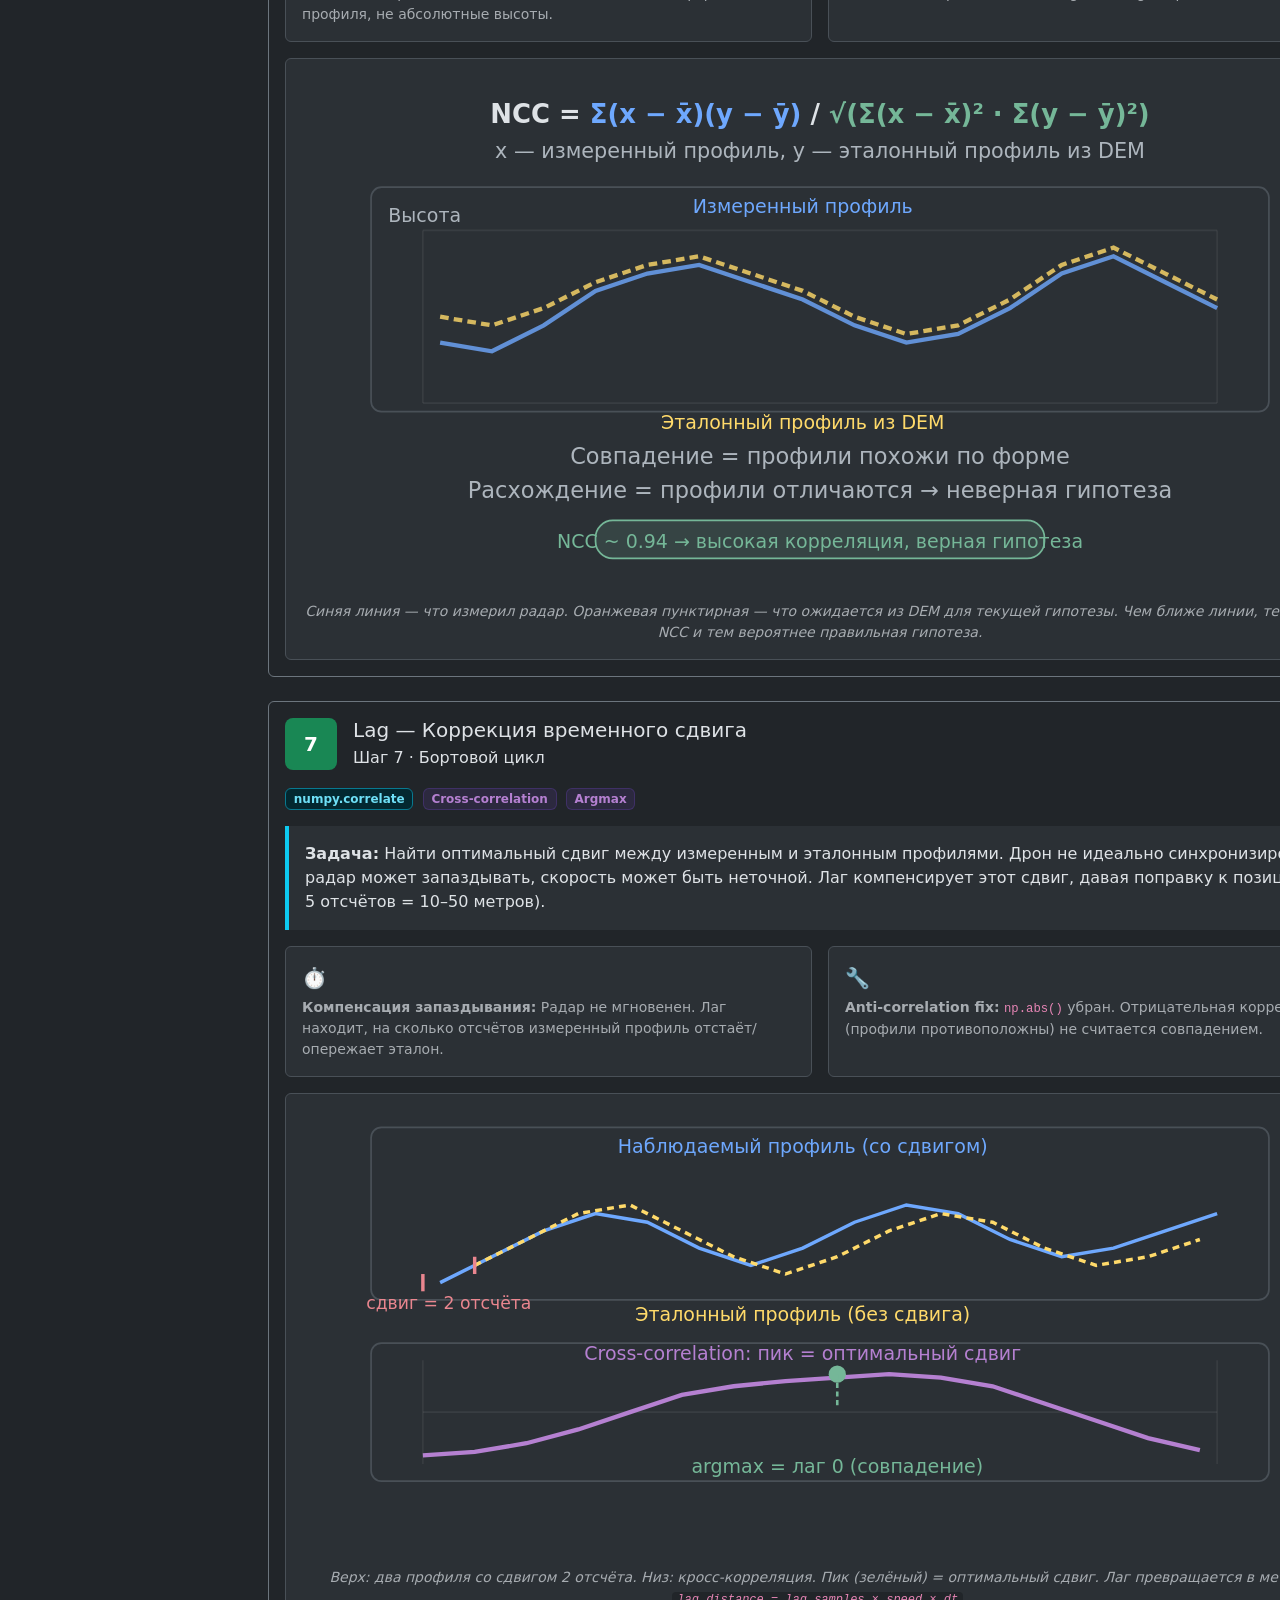
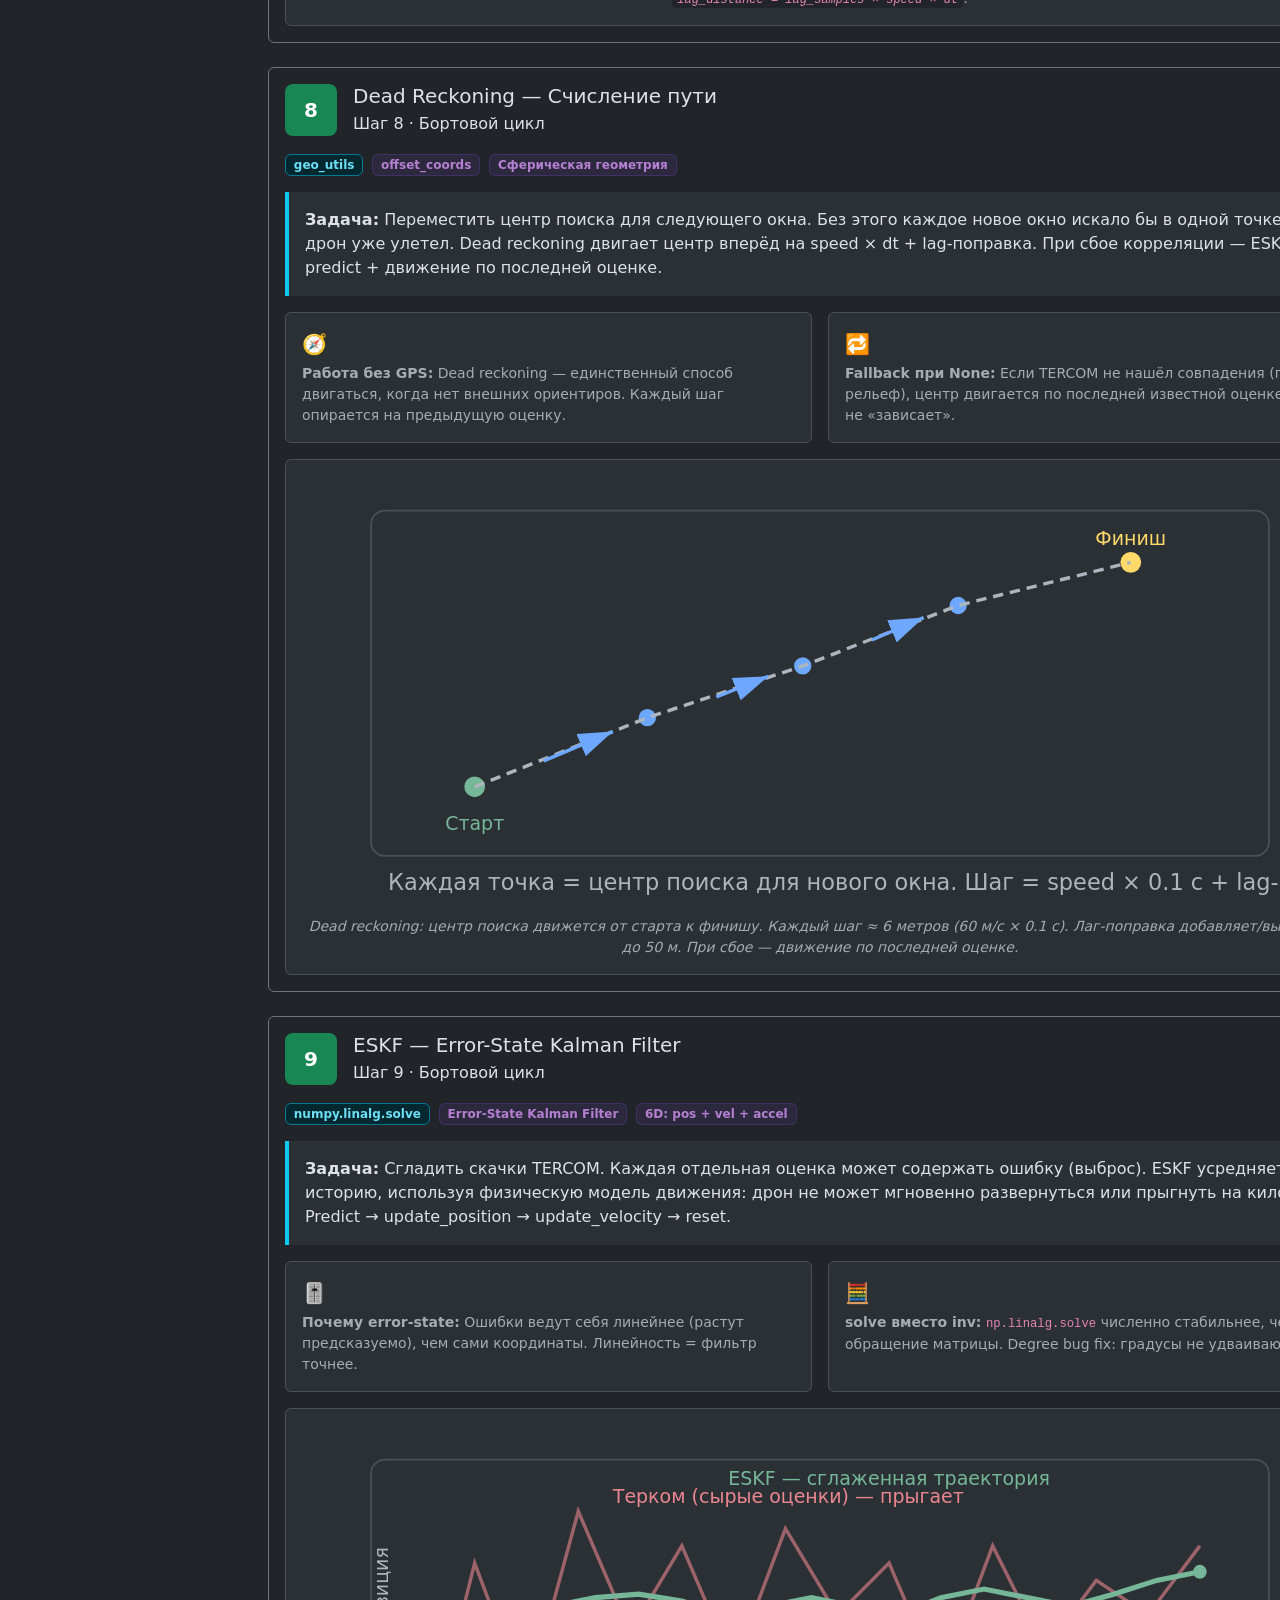
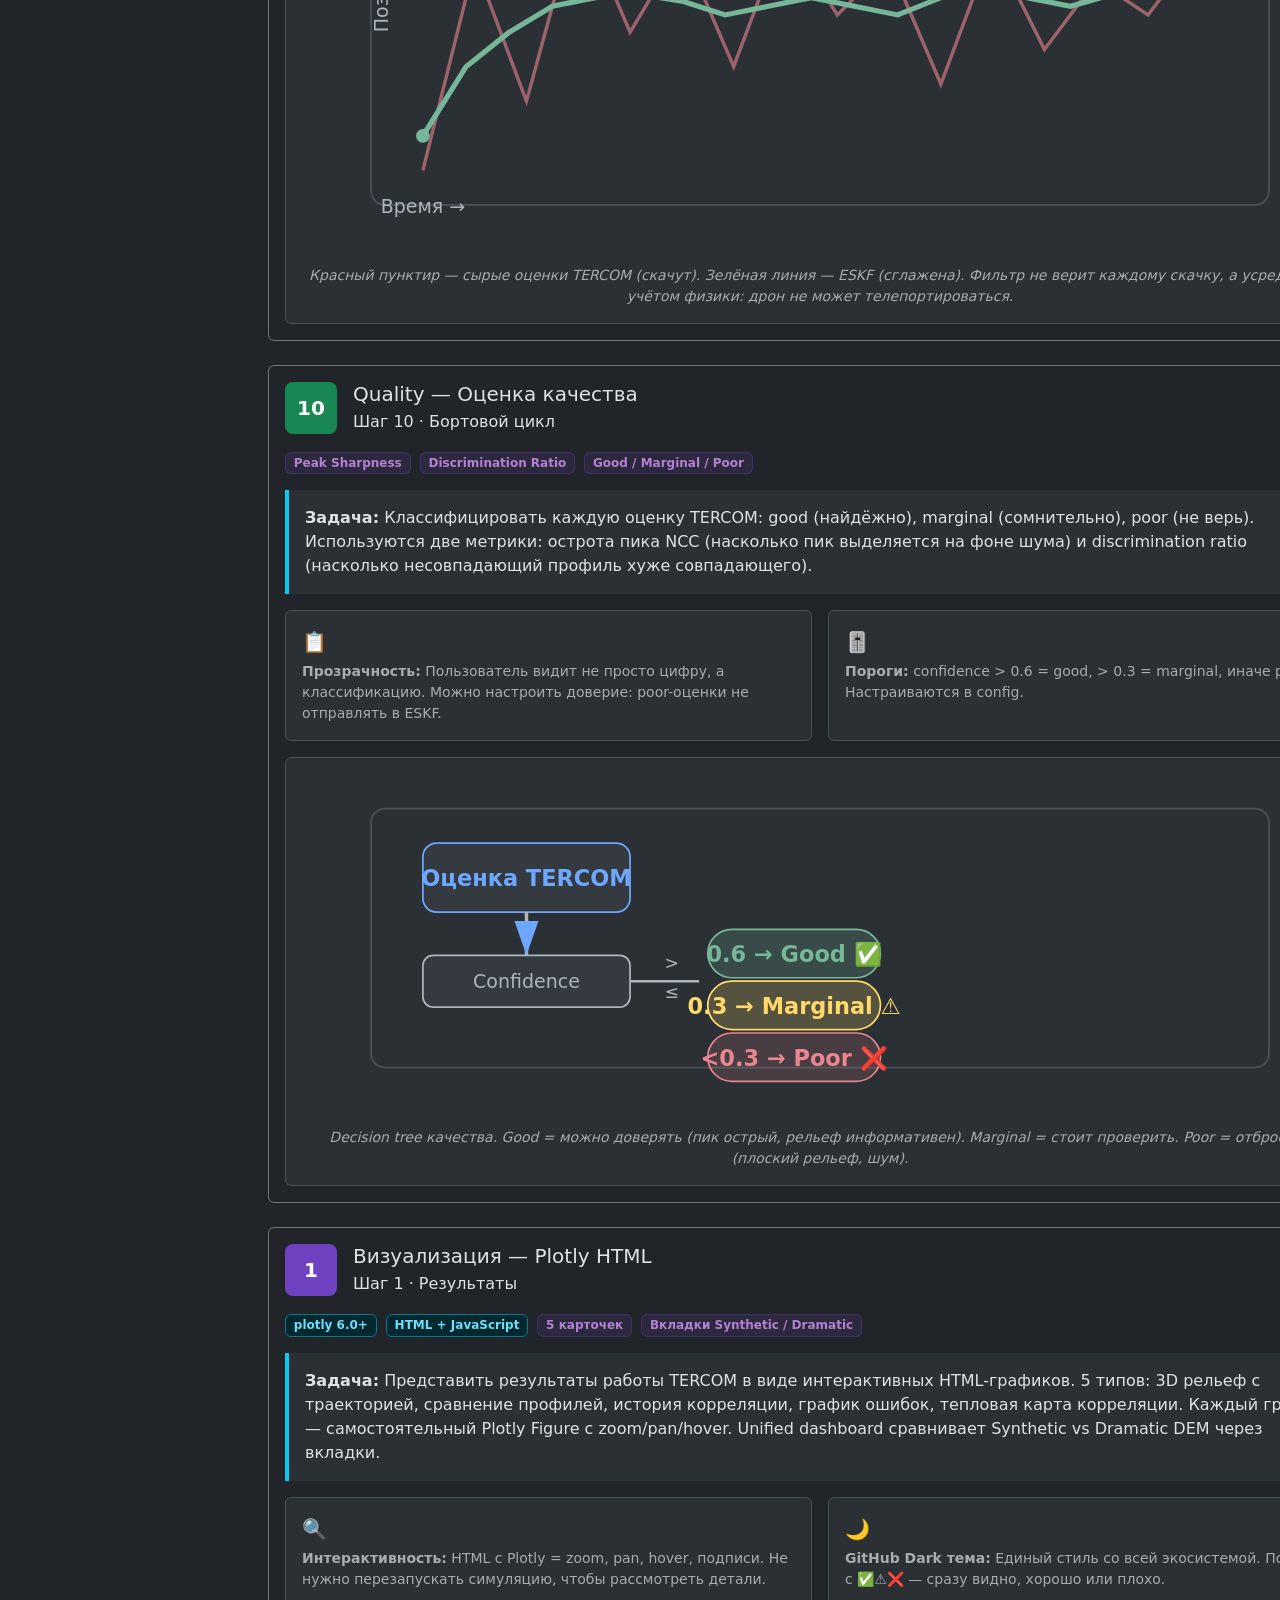
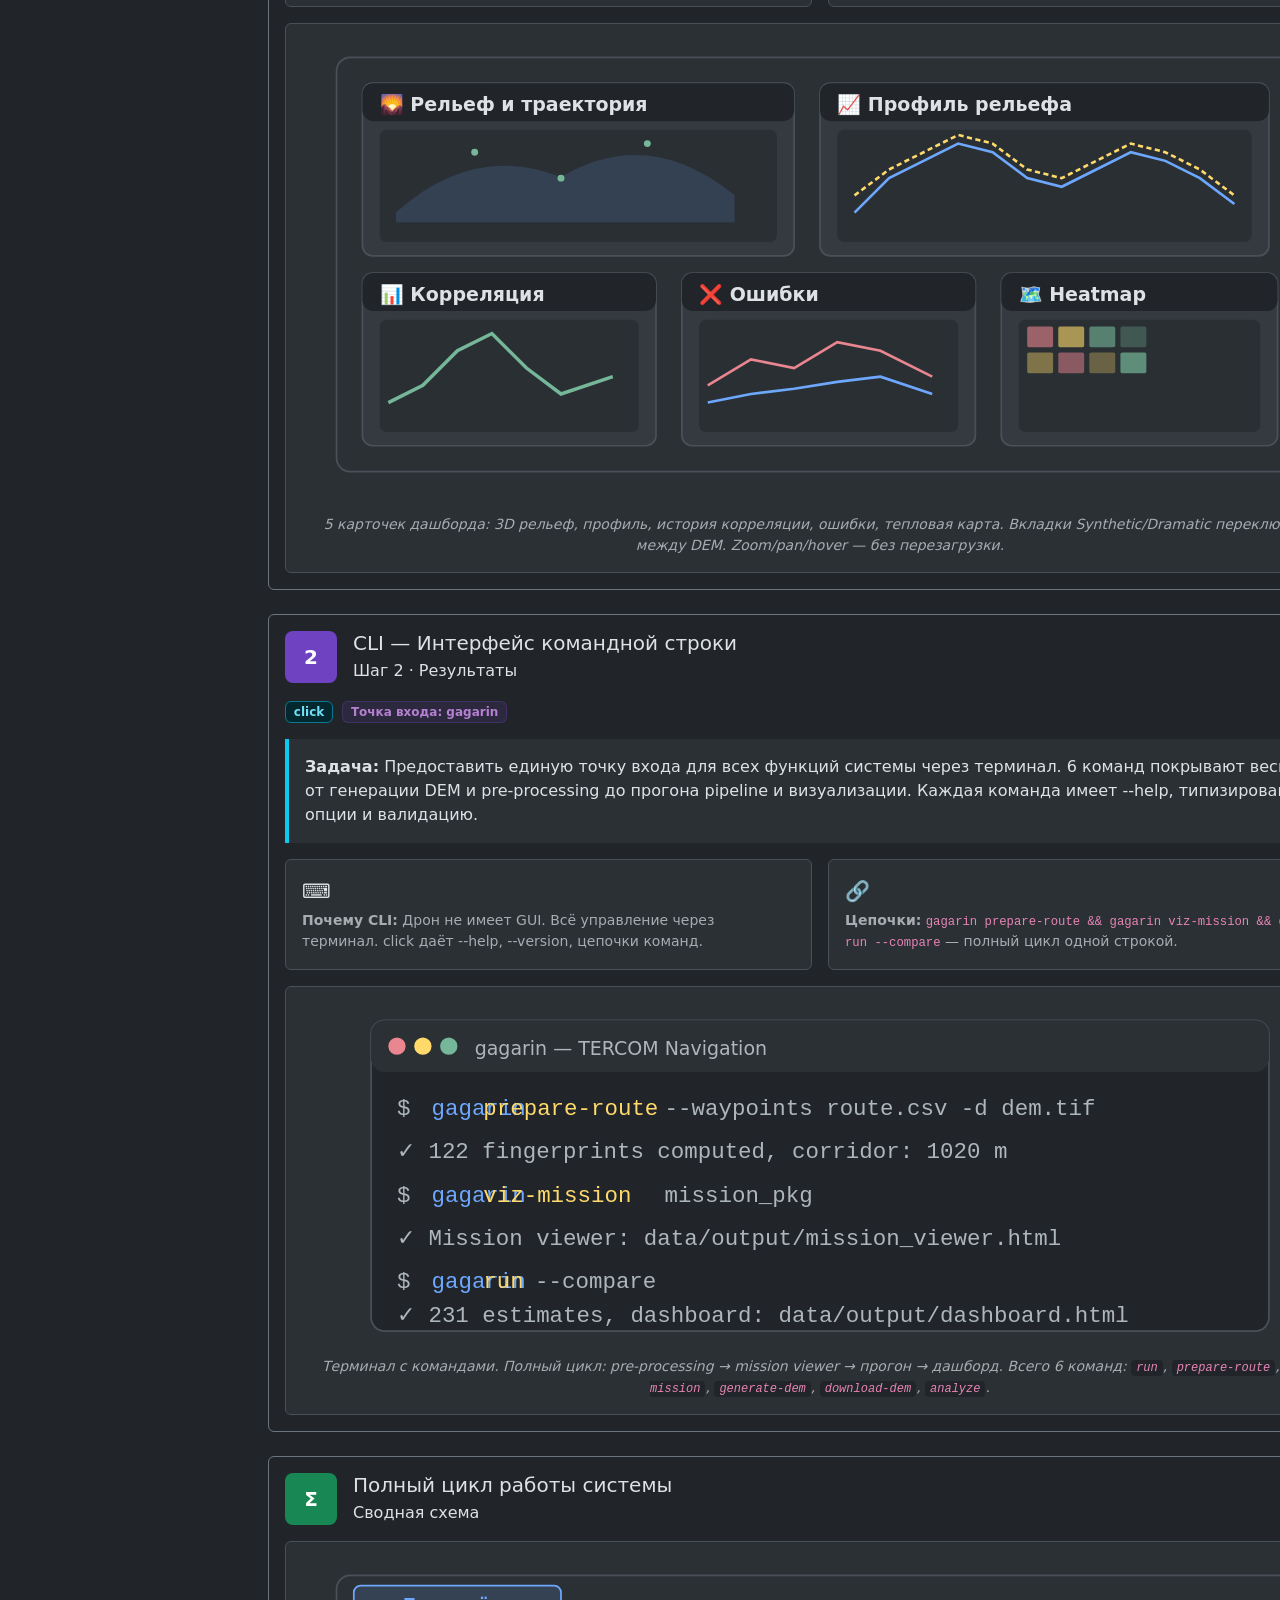
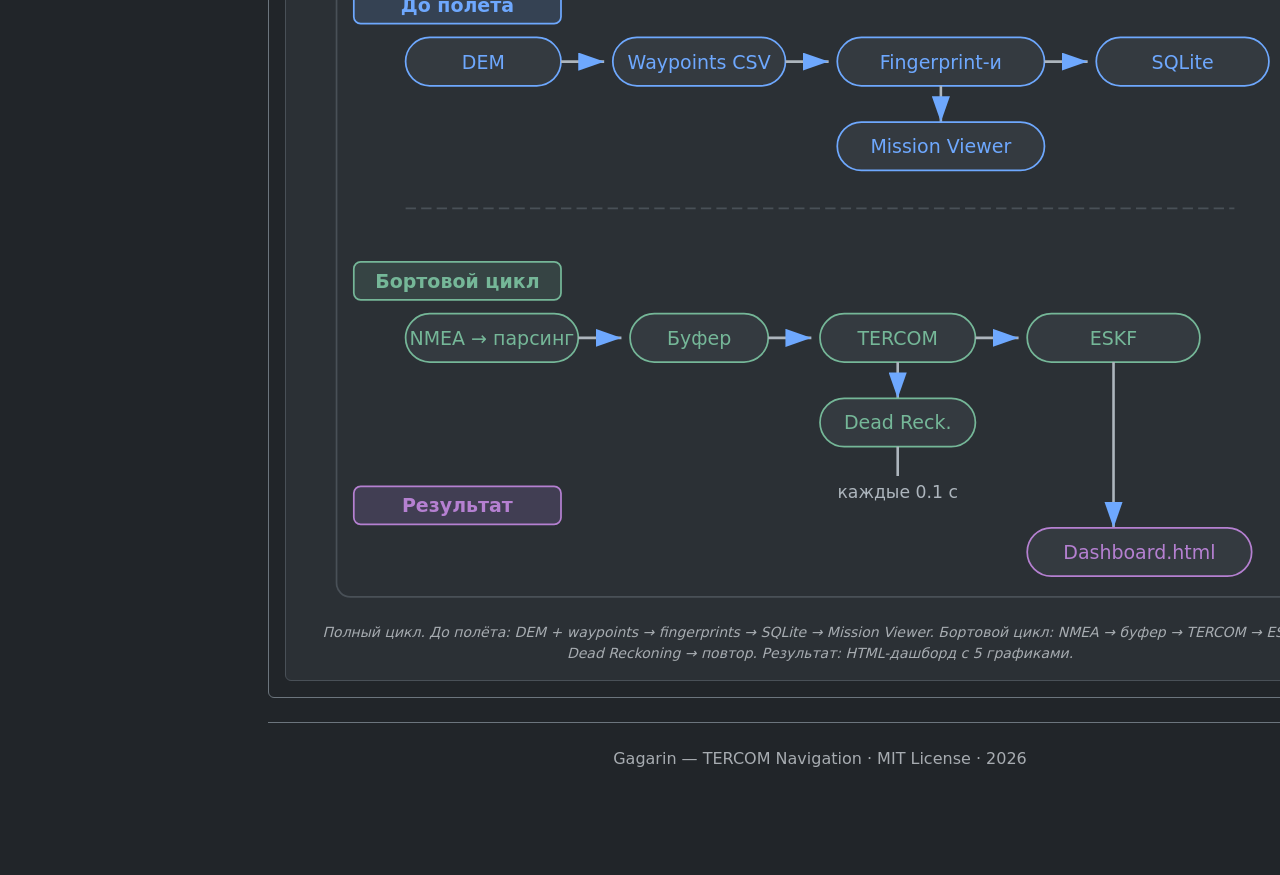
==== commit 8ce12dbf: "docs: refactor demo — restore captions, simplify CSS combos, fix SVG text overflow" ====
--- a/docs/demo/index.html
+++ b/docs/demo/index.html
@@ -1,115 +1,107 @@
 <!DOCTYPE html>
-<html lang="ru">
+<html lang="ru" data-bs-theme="dark">
 <head>
 <meta charset="UTF-8">
 <meta name="viewport" content="width=device-width,initial-scale=1.0">
 <title>Gagarin — TERCOM Navigation: как это работает</title>
+<link href="https://cdn.jsdelivr.net/npm/bootstrap@5.3.0/dist/css/bootstrap.min.css" rel="stylesheet">
 <style>
-*,*::before,*::after{box-sizing:border-box;margin:0;padding:0}
-:root{--bg:#0d1117;--bg2:#161b22;--bg3:#1c2333;--border:#30363d;--fg:#e6edf3;--fg2:#8b949e;--accent:#58a6ff;--green:#3fb950;--orange:#d29922;--red:#f85149;--purple:#bc8cff;--cyan:#79c0ff;--font:-apple-system,BlinkMacSystemFont,"Segoe UI",Helvetica,Arial,sans-serif}
-html{scroll-behavior:smooth}
-body{background:var(--bg);color:var(--fg);font-family:var(--font);line-height:1.6}
-nav{position:fixed;top:0;left:0;width:220px;height:100vh;background:var(--bg2);border-right:1px solid var(--border);padding:20px 0;overflow-y:auto;z-index:100}
-nav h2{font-size:14px;color:var(--fg2);text-transform:uppercase;letter-spacing:1px;padding:0 20px 12px;border-bottom:1px solid var(--border);margin-bottom:8px}
-nav a{display:block;padding:6px 20px;font-size:13px;color:var(--fg2);text-decoration:none;transition:.15s;border-left:2px solid transparent}
-nav a:hover{color:var(--fg);background:var(--bg3)}
-nav a.active{color:var(--accent);border-left-color:var(--accent)}
-nav .nav-num{display:inline-block;width:22px;color:var(--fg2);font-size:11px}
-main{margin-left:220px;padding:40px 48px 80px;max-width:1200px}
-.hero{text-align:center;padding:60px 0 40px;border-bottom:1px solid var(--border);margin-bottom:40px}
-.hero h1{font-size:36px;font-weight:700;letter-spacing:-0.5px;margin-bottom:8px}
-.hero h1 span{color:var(--accent)}
-.hero p{font-size:17px;color:var(--fg2);max-width:600px;margin:0 auto}
-.step{margin-bottom:60px;padding:28px 32px;background:var(--bg2);border:1px solid var(--border);border-radius:12px}
-.step-header{display:flex;align-items:flex-start;gap:20px;margin-bottom:20px}
-.step-number{flex-shrink:0;width:52px;height:52px;background:var(--accent);color:#fff;border-radius:10px;display:flex;align-items:center;justify-content:center;font-size:20px;font-weight:700}
-.step-title{flex:1}
-.step-title h2{font-size:20px;font-weight:600;margin-bottom:4px}
-.step-title .phase{font-size:13px;color:var(--fg2);background:var(--bg3);display:inline-block;padding:2px 10px;border-radius:10px;border:1px solid var(--border)}
-.tags{display:flex;flex-wrap:wrap;gap:6px;margin:12px 0}
-.tag{padding:3px 10px;border-radius:12px;font-size:12px;background:var(--bg3);border:1px solid var(--border);color:var(--fg2)}
-.tag.lib{background:rgba(88,166,255,.12);border-color:rgba(88,166,255,.3);color:var(--cyan)}
-.tag.algo{background:rgba(188,140,255,.12);border-color:rgba(188,140,255,.3);color:var(--purple)}
-.task{background:var(--bg3);border-left:3px solid var(--accent);padding:14px 18px;border-radius:0 8px 8px 0;margin:12px 0 16px;font-size:15px;overflow-wrap:break-word;word-wrap:break-word}
-.why{display:grid;grid-template-columns:1fr 1fr;gap:12px;margin:12px 0 20px}
-.why-item{padding:12px 14px;background:var(--bg3);border-radius:8px;border:1px solid var(--border)}
-.why-item .why-icon{font-size:16px;margin-bottom:4px}
-.why-item .why-text{font-size:14px;color:var(--fg2);overflow-wrap:break-word;word-wrap:break-word}
-.diagram{margin:16px 0 0;background:var(--bg3);border-radius:8px;border:1px solid var(--border);overflow:hidden;text-align:center;padding:16px}
-.diagram svg{max-width:100%;height:auto}
-.diagram-caption{font-size:13px;color:var(--fg2);padding:8px 16px 4px;text-align:center;font-style:italic}
-.diagram-caption code{background:var(--bg);padding:1px 5px;border-radius:4px;font-size:12px}
-.phase-label{display:inline-block;font-size:13px;font-weight:600;color:var(--fg2);text-transform:uppercase;letter-spacing:1px;margin-bottom:16px;padding:4px 12px;border-radius:6px;background:var(--bg3);border:1px solid var(--border)}
-footer{text-align:center;padding:40px 0;color:var(--fg2);font-size:13px;border-top:1px solid var(--border);margin-top:20px}
-@media(max-width:960px){.why{grid-template-columns:1fr}}
-@media(max-width:768px){nav{display:none}main{margin-left:0;max-width:100%;padding:20px 16px 40px}.step{padding:16px 14px}.step-header{flex-direction:column;gap:12px}.task{font-size:14px}.diagram{padding:8px}.diagram-caption{font-size:12px;padding:6px 8px 2px}}
+.bg-purple { background-color: #6f42c1 !important; }
+.bg-purple-subtle { background-color: rgba(111,66,193,.15) !important; }
+.text-purple-emphasis { color: #b580d1 !important; }
+.border-purple-subtle { border-color: rgba(111,66,193,.3) !important; }
+.step-number { width:52px; height:52px; display:flex; align-items:center; justify-content:center; font-size:20px; font-weight:700; }
+.diagram svg { max-width:100%; height:auto; }
+.diagram-caption code { padding:1px 5px; border-radius:4px; font-size:12px; background-color: var(--bs-dark); }
+#nav-sidebar { width:220px; z-index:100; }
+.diagram-box { background:var(--bs-tertiary-bg); border:1px solid var(--bs-border-color); border-radius:var(--bs-border-radius); padding:1rem; margin-top:1rem; text-align:center; }
+.task-box { border-left:4px solid var(--bs-info); background:var(--bs-tertiary-bg); padding:1rem; border-radius:0 var(--bs-border-radius) var(--bs-border-radius) 0; margin-bottom:1rem; }
+.why-grid { display:grid; grid-template-columns:1fr 1fr; gap:1rem; margin-bottom:1rem; }
+@media(max-width:768px) { #nav-sidebar { display:none; } .why-grid { grid-template-columns:1fr; } }
+
+.card-why { display:flex; flex-direction:column; height:100%; background:var(--bs-tertiary-bg); border:1px solid var(--bs-border-color); border-radius:var(--bs-border-radius); }
 </style>
 
 </head>
 <body>
 
-<nav>
-<h2>ДО ПОЛЁТА</h2>
-<a href="#step-p1" class="active"><span class="nav-num">1</span>DEM — карта высот</a>
-<a href="#step-p2"><span class="nav-num">2</span>Pre-processing</a>
-<a href="#step-p3"><span class="nav-num">3</span>Адаптивный коридор</a>
-<h2>БОРТОВОЙ ЦИКЛ</h2>
-<a href="#step-b1"><span class="nav-num">1</span>NMEA — радар</a>
-<a href="#step-b2"><span class="nav-num">2</span>Буфер — окно</a>
-<a href="#step-b3"><span class="nav-num">3</span>Профиль рельефа</a>
-<a href="#step-b4"><span class="nav-num">4</span>TERCOM Coarse</a>
-<a href="#step-b5"><span class="nav-num">5</span>TERCOM Fine</a>
-<a href="#step-b6"><span class="nav-num">6</span>NCC — сравнение</a>
-<a href="#step-b7"><span class="nav-num">7</span>Lag — сдвиг</a>
-<a href="#step-b8"><span class="nav-num">8</span>Dead Reckoning</a>
-<a href="#step-b9"><span class="nav-num">9</span>ESKF — фильтр</a>
-<a href="#step-b10"><span class="nav-num">10</span>Качество</a>
-<h2>РЕЗУЛЬТАТЫ</h2>
-<a href="#step-r1"><span class="nav-num">1</span>Визуализация</a>
-<a href="#step-r2"><span class="nav-num">2</span>CLI — команды</a>
-<a href="#step-summary"><span class="nav-num">Σ</span>Полный цикл</a>
+<nav id="nav-sidebar" class="position-fixed top-0 start-0 vh-100 overflow-auto py-3 border-end border-secondary bg-body-tertiary">
+<div class="text-secondary-emphasis text-uppercase small fw-semibold px-3 mb-2 mt-1">ДО ПОЛЁТА</div>
+<ul class="nav nav-pills flex-column mb-4">
+<li class="nav-item"><a class="nav-link ps-3 py-1 active" href="#step-p1"><span class="me-2">1</span>DEM — карта высот</a></li>
+<li class="nav-item"><a class="nav-link ps-3 py-1" href="#step-p2"><span class="me-2">2</span>Pre-processing</a></li>
+<li class="nav-item"><a class="nav-link ps-3 py-1" href="#step-p3"><span class="me-2">3</span>Адаптивный коридор</a></li>
+</ul>
+<div class="text-secondary-emphasis text-uppercase small fw-semibold px-3 mb-2">БОРТОВОЙ ЦИКЛ</div>
+<ul class="nav nav-pills flex-column mb-4">
+<li class="nav-item"><a class="nav-link ps-3 py-1" href="#step-b1"><span class="me-2">1</span>NMEA — радар</a></li>
+<li class="nav-item"><a class="nav-link ps-3 py-1" href="#step-b2"><span class="me-2">2</span>Буфер — окно</a></li>
+<li class="nav-item"><a class="nav-link ps-3 py-1" href="#step-b3"><span class="me-2">3</span>Профиль рельефа</a></li>
+<li class="nav-item"><a class="nav-link ps-3 py-1" href="#step-b4"><span class="me-2">4</span>TERCOM Coarse</a></li>
+<li class="nav-item"><a class="nav-link ps-3 py-1" href="#step-b5"><span class="me-2">5</span>TERCOM Fine</a></li>
+<li class="nav-item"><a class="nav-link ps-3 py-1" href="#step-b6"><span class="me-2">6</span>NCC — сравнение</a></li>
+<li class="nav-item"><a class="nav-link ps-3 py-1" href="#step-b7"><span class="me-2">7</span>Lag — сдвиг</a></li>
+<li class="nav-item"><a class="nav-link ps-3 py-1" href="#step-b8"><span class="me-2">8</span>Dead Reckoning</a></li>
+<li class="nav-item"><a class="nav-link ps-3 py-1" href="#step-b9"><span class="me-2">9</span>ESKF — фильтр</a></li>
+<li class="nav-item"><a class="nav-link ps-3 py-1" href="#step-b10"><span class="me-2">10</span>Качество</a></li>
+</ul>
+<div class="text-secondary-emphasis text-uppercase small fw-semibold px-3 mb-2">РЕЗУЛЬТАТЫ</div>
+<ul class="nav nav-pills flex-column mb-4">
+<li class="nav-item"><a class="nav-link ps-3 py-1" href="#step-r1"><span class="me-2">1</span>Визуализация</a></li>
+<li class="nav-item"><a class="nav-link ps-3 py-1" href="#step-r2"><span class="me-2">2</span>CLI — команды</a></li>
+<li class="nav-item"><a class="nav-link ps-3 py-1" href="#step-summary"><span class="me-2">Σ</span>Полный цикл</a></li>
+</ul>
 </nav>
 
-<main>
-
-<div class="hero">
-<h1>Gagarin <span>TERCOM</span></h1>
-<p>Terrain Contour Matching — навигация по рельефу для БПЛА без GPS.
+<main class="container-fluid" style="max-width:1200px;margin-left:220px;padding:40px 48px 80px" data-bs-spy="scroll" data-bs-target="#nav-sidebar" tabindex="0">
+
+<div class="text-center py-5 border-bottom border-secondary mb-4">
+<h1 class="display-5 fw-bold">Gagarin <span class="text-primary">TERCOM</span></h1>
+<p class="text-secondary-emphasis fs-5 mx-auto" style="max-width:600px">Terrain Contour Matching — навигация по рельефу для БПЛА без GPS.
 Как дрон определяет своё положение, сверяя показания радара с картой высот.</p>
 </div>
 
-<!-- Шаг 1: DEM -->
-<div class="step" id="step-p1">
-<div class="step-header">
-<div class="step-number" style="background:var(--accent)">1</div>
-<div class="step-title">
-<h2>DEM — Цифровая Модель Рельефа</h2>
-<span class="phase">Шаг 1 · До полёта</span>
-</div>
-</div>
-<div class="tags">
-<span class="tag lib">rioxarray</span>
-<span class="tag lib">xarray</span>
-<span class="tag lib">pyproj</span>
-<span class="tag lib">GeoTIFF</span>
-<span class="tag algo">Билинейная интерполяция</span>
-<span class="tag algo">CRS трансформация</span>
-</div>
-<div class="task">
+<!-- Шаг 1: DEM  -->
+<div class="card bg-dark border-secondary mb-4" id="step-p1">
+<div class="card-body">
+<div class="d-flex align-items-start gap-3 mb-3">
+<div class="step-number rounded-3 bg-primary text-white flex-shrink-0">1</div>
+<div class="flex-grow-1">
+<h3 class="card-title h5 mb-1">DEM — Цифровая Модель Рельефа</h3>
+<span class="badge-phase">Шаг 1 · До полёта</span>
+</div>
+</div>
+<div class="mb-3">
+<span class="badge bg-info-subtle text-info-emphasis border border-info-subtle me-1">rioxarray</span>
+<span class="badge bg-info-subtle text-info-emphasis border border-info-subtle me-1">xarray</span>
+<span class="badge bg-info-subtle text-info-emphasis border border-info-subtle me-1">pyproj</span>
+<span class="badge bg-info-subtle text-info-emphasis border border-info-subtle me-1">GeoTIFF</span>
+<span class="badge bg-purple-subtle text-purple-emphasis border border-purple-subtle me-1">Билинейная интерполяция</span>
+<span class="badge bg-purple-subtle text-purple-emphasis border border-purple-subtle me-1">CRS трансформация</span>
+</div><div class="task-box">
 <b>Задача:</b> Предоставить единую карту высот (lat, lon → высота над уровнем моря) для любой точки в пределах загруженного региона. Карта загружается из GeoTIFF-файла и позволяет получать высоту с субпиксельной точностью.
-</div>
-<div class="why">
-<div class="why-item">
-<div class="why-icon">📡</div>
-<div class="why-text"><b>Почему GeoTIFF:</b> Открытый стандарт, хранит CRS и аффинное преобразование в одном файле. Не требует БД или дополнительных сервисов.</div>
-</div>
-<div class="why-item">
-<div class="why-icon">📐</div>
-<div class="why-text"><b>Почему билинейная:</b> Даёт плавные высоты между пикселями сетки. Кubic сложнее в 10 раз, nearest даёт ступеньки.</div>
-</div>
-</div>
-<div class="diagram">
-<svg viewBox="0 0 600 300" xmlns="http://www.w3.org/2000/svg">
+
+</div>
+<div class="why-grid">
+<div class="col">
+<div class="card-why">
+<div class="card-body py-3 px-3">
+<div class="fs-5 mb-1">📡</div>
+<div class="small text-secondary-emphasis"><b>Почему GeoTIFF:</b> Открытый стандарт, хранит CRS и аффинное преобразование в одном файле. Не требует БД или дополнительных сервисов.</div>
+</div>
+</div>
+</div>
+<div class="col">
+<div class="card-why">
+<div class="card-body py-3 px-3">
+<div class="fs-5 mb-1">📐</div>
+<div class="small text-secondary-emphasis"><b>Почему билинейная:</b> Даёт плавные высоты между пикселями сетки. Кubic сложнее в 10 раз, nearest даёт ступеньки.</div>
+</div>
+</div>
+</div>
+</div>
+<div class="diagram-box">
+<svg viewBox="0 0 600 330" xmlns="http://www.w3.org/2000/svg">
 <defs>
 <linearGradient id="demGrad" x1="0" y1="0" x2="1" y2="1">
 <stop offset="0%" stop-color="#2d6a4f"/>
@@ -133,303 +125,351 @@
 <text x="405" y="260" fill="#fff" font-size="11" opacity=".7">lat₃</text>
 <text x="220" y="22" fill="#fff" font-size="11" opacity=".7">lon₁</text>
 <text x="420" y="22" fill="#fff" font-size="11" opacity=".7">lon₂</text>
-<circle cx="300" cy="150" r="5" fill="#fff" stroke="#58a6ff" stroke-width="2"/>
-<text x="308" y="145" fill="#58a6ff" font-size="12" font-weight="600">(lat, lon) → высота</text>
-<text x="300" y="290" fill="#8b949e" font-size="13">Координатная сетка DEM: каждый пиксель хранит высоту в метрах</text>
-</svg>
-<div class="diagram-caption">DEM-растр 400×400 пикселей. Каждая ячейка = высота в точке (lat, lon). Билинейная интерполяция позволяет получить высоту между узлами сетки.</div>
-</div>
-</div>
-
-<!-- Шаг 2: Pre-processing -->
-<div class="step" id="step-p2">
-<div class="step-header">
-<div class="step-number" style="background:var(--accent)">2</div>
-<div class="step-title">
-<h2>Pre-processing — Подготовка до полёта</h2>
-<span class="phase">Шаг 2 · До полёта</span>
-</div>
-</div>
-<div class="tags">
-<span class="tag lib">TerrainAnalyzer</span>
-<span class="tag lib">MissionPreprocessor</span>
-<span class="tag lib">SQLite (R-Tree)</span>
-<span class="tag lib">GeoTIFF</span>
-<span class="tag algo">Fingerprint</span>
-<span class="tag algo">Minima Ratio</span>
-</div>
-<div class="task">
+<circle cx="300" cy="150" r="5" fill="#fff" stroke="#6ea8fe" stroke-width="2"/>
+<text x="308" y="145" fill="#6ea8fe" font-size="12" font-weight="600">(lat, lon) → высота</text>
+<text x="300" y="305" fill="#adb5bd" font-size="12" text-anchor="middle">Координатная сетка DEM: каждый пиксель хранит высоту в метрах</text>
+</svg>
+
+<div class="diagram-caption small text-secondary-emphasis fst-italic mt-2">DEM-растр 400×400 пикселей. Каждая ячейка = высота в точке (lat, lon). Билинейная интерполяция позволяет получить высоту между узлами сетки.</div></div>
+</div>
+</div><!-- Шаг 2: Pre-processing  -->
+<div class="card bg-dark border-secondary mb-4" id="step-p2">
+<div class="card-body">
+<div class="d-flex align-items-start gap-3 mb-3">
+<div class="step-number rounded-3 bg-primary text-white flex-shrink-0">2</div>
+<div class="flex-grow-1">
+<h3 class="card-title h5 mb-1">Pre-processing — Подготовка до полёта</h3>
+<span class="badge-phase">Шаг 2 · До полёта</span>
+</div>
+</div>
+<div class="mb-3">
+<span class="badge bg-info-subtle text-info-emphasis border border-info-subtle me-1">TerrainAnalyzer</span>
+<span class="badge bg-info-subtle text-info-emphasis border border-info-subtle me-1">MissionPreprocessor</span>
+<span class="badge bg-info-subtle text-info-emphasis border border-info-subtle me-1">SQLite (R-Tree)</span>
+<span class="badge bg-info-subtle text-info-emphasis border border-info-subtle me-1">GeoTIFF</span>
+<span class="badge bg-purple-subtle text-purple-emphasis border border-purple-subtle me-1">Fingerprint</span>
+<span class="badge bg-purple-subtle text-purple-emphasis border border-purple-subtle me-1">Minima Ratio</span>
+</div><div class="task-box">
 <b>Задача:</b> До вылета оценить маршрут на информативность. Для каждой точки вдоль маршрута построить fingerprint: эталонный профиль, NCC при смещении ±1..15 пикселей вбок, Minima Ratio. Результат — SQLite-база с R-Tree индексом + GeoTIFF информационной карты. Позволяет увидеть, какие участки безопасны для TERCOM, а какие — риск false fix.
-</div>
-<div class="why">
-<div class="why-item">
-<div class="why-icon">🗺️</div>
-<div class="why-text"><b>Знать до взлёта:</b> TERCOM на равнине даёт ложные совпадения. Pre-processing показывает это на карте ДО полёта, а не после.</div>
-</div>
-<div class="why-item">
-<div class="why-icon">📦</div>
-<div class="why-text"><b>SQLite + R-Tree:</b> Spatial index позволяет быстро искать fingerprint-ы по региону. Всё в одном файле — удобно грузить на дрон.</div>
-</div>
-</div>
-<div class="diagram">
+
+</div>
+<div class="why-grid">
+<div class="col">
+<div class="card-why">
+<div class="card-body py-3 px-3">
+<div class="fs-5 mb-1">🗺️</div>
+<div class="small text-secondary-emphasis"><b>Знать до взлёта:</b> TERCOM на равнине даёт ложные совпадения. Pre-processing показывает это на карте ДО полёта, а не после.</div>
+</div>
+</div>
+</div>
+<div class="col">
+<div class="card-why">
+<div class="card-body py-3 px-3">
+<div class="fs-5 mb-1">📦</div>
+<div class="small text-secondary-emphasis"><b>SQLite + R-Tree:</b> Spatial index позволяет быстро искать fingerprint-ы по региону. Всё в одном файле — удобно грузить на дрон.</div>
+</div>
+</div>
+</div>
+</div>
+<div class="diagram-box">
 <svg viewBox="0 0 600 250" xmlns="http://www.w3.org/2000/svg">
 <g transform="translate(40,15)">
-<rect x="0" y="0" width="520" height="210" fill="#161b22" rx="8" stroke="#30363d"/>
-<circle cx="50" cy="180" r="6" fill="#3fb950"/><text x="50" y="200" fill="#3fb950" font-size="10" text-anchor="middle">WP1</text>
-<circle cx="120" cy="140" r="4" fill="#3fb950"/>
-<circle cx="180" cy="110" r="4" fill="#d29922"/>
-<circle cx="250" cy="100" r="4" fill="#d29922"/>
-<circle cx="320" cy="80" r="4" fill="#f85149"/><text x="320" y="73" fill="#f85149" font-size="10" text-anchor="middle">False fix risk</text>
-<circle cx="390" cy="60" r="4" fill="#3fb950"/>
-<circle cx="460" cy="40" r="6" fill="#3fb950"/><text x="460" y="32" fill="#3fb950" font-size="10" text-anchor="middle">WP6</text>
-<path d="M50,170 Q180,90 460,30" fill="none" stroke="#58a6ff" stroke-width="1" stroke-dasharray="4,3" opacity=".5"/>
-<path d="M50,190 Q180,130 460,50" fill="none" stroke="#58a6ff" stroke-width="1" stroke-dasharray="4,3" opacity=".5"/>
-<text x="50" y="170" fill="#58a6ff" font-size="10" opacity=".7">Коридор ~2 км</text>
-<polyline points="50,180 120,140 180,110 250,100 320,80 390,60 460,40" fill="none" stroke="#8b949e" stroke-width="2"/>
-</g>
-</svg>
-<div class="diagram-caption">Маршрут из 6 waypoints. Зелёные точки = профиль уникален (TERCOM надёжен). Красная = Minima Ratio &lt; 0.5 — риск false fix. Голубой пунктир = адаптивный коридор. Каждая точка — fingerprint с 12 NCC-метриками.</div>
-</div>
-</div>
-
-<!-- Шаг 3: Adaptive Corridor -->
-<div class="step" id="step-p3">
-<div class="step-header">
-<div class="step-number" style="background:var(--accent)">3</div>
-<div class="step-title">
-<h2>Адаптивный коридор</h2>
-<span class="phase">Шаг 3 · До полёта</span>
-</div>
-</div>
-<div class="tags">
-<span class="tag algo">ins_drift_rate</span>
-<span class="tag algo">dem_resolution</span>
-</div>
-<div class="task">
+<rect x="0" y="0" width="520" height="210" fill="#2b3035" rx="8" stroke="#495057"/>
+<circle cx="50" cy="180" r="6" fill="#75b798"/><text x="50" y="200" fill="#75b798" font-size="10" text-anchor="middle">WP1</text>
+<circle cx="120" cy="140" r="4" fill="#75b798"/>
+<circle cx="180" cy="110" r="4" fill="#ffda6a"/>
+<circle cx="250" cy="100" r="4" fill="#ffda6a"/>
+<circle cx="320" cy="80" r="4" fill="#ea868f"/><text x="320" y="73" fill="#ea868f" font-size="10" text-anchor="middle">False fix risk</text>
+<circle cx="390" cy="60" r="4" fill="#75b798"/>
+<circle cx="460" cy="40" r="6" fill="#75b798"/><text x="460" y="32" fill="#75b798" font-size="10" text-anchor="middle">WP6</text>
+<path d="M50,170 Q180,90 460,30" fill="none" stroke="#6ea8fe" stroke-width="1" stroke-dasharray="4,3" opacity=".5"/>
+<path d="M50,190 Q180,130 460,50" fill="none" stroke="#6ea8fe" stroke-width="1" stroke-dasharray="4,3" opacity=".5"/>
+<text x="50" y="170" fill="#6ea8fe" font-size="10" opacity=".7">Коридор ~2 км</text>
+<polyline points="50,180 120,140 180,110 250,100 320,80 390,60 460,40" fill="none" stroke="#adb5bd" stroke-width="2"/>
+</g>
+</svg>
+
+<div class="diagram-caption small text-secondary-emphasis fst-italic mt-2">Маршрут из 6 waypoints. Зелёные точки = профиль уникален (TERCOM надёжен). Красная = Minima Ratio &lt; 0.5 — риск false fix. Голубой пунктир = адаптивный коридор. Каждая точка — fingerprint с 12 NCC-метриками.</div></div>
+</div>
+</div><!-- Шаг 3: Adaptive Corridor  -->
+<div class="card bg-dark border-secondary mb-4" id="step-p3">
+<div class="card-body">
+<div class="d-flex align-items-start gap-3 mb-3">
+<div class="step-number rounded-3 bg-primary text-white flex-shrink-0">3</div>
+<div class="flex-grow-1">
+<h3 class="card-title h5 mb-1">Адаптивный коридор</h3>
+<span class="badge-phase">Шаг 3 · До полёта</span>
+</div>
+</div>
+<div class="mb-3">
+<span class="badge bg-purple-subtle text-purple-emphasis border border-purple-subtle me-1">ins_drift_rate</span>
+<span class="badge bg-purple-subtle text-purple-emphasis border border-purple-subtle me-1">dem_resolution</span>
+</div><div class="task-box">
 <b>Задача:</b> Рассчитать оптимальную ширину коридора поиска для каждого сегмента маршрута. Формула: <code>width = max(2 × ins_drift_rate × segment_length + 2 × dem_resolution, 500 м)</code>. На 10 км сегменте с consumer INS → ~2 км vs фиксированные 10–15 км (в 5 раз уже).
-</div>
-<div class="why">
-<div class="why-item">
-<div class="why-icon">📐</div>
-<div class="why-text"><b>Почему адаптивный:</b> Фиксированный коридор 15 км на равнине — лишние вычисления. На сложном рельефе — недостаточный. Адаптивный подстраивается под реальную неопределённость INS.</div>
-</div>
-<div class="why-item">
-<div class="why-icon">⚡</div>
-<div class="why-text"><b>Экономия:</b> В 5× уже = в 5× меньше fingerprint-ов для предрасчёта. На 100 км маршруте: ~50 против ~250 точек.</div>
-</div>
-</div>
-<div class="diagram">
+
+</div>
+<div class="why-grid">
+<div class="col">
+<div class="card-why">
+<div class="card-body py-3 px-3">
+<div class="fs-5 mb-1">📐</div>
+<div class="small text-secondary-emphasis"><b>Почему адаптивный:</b> Фиксированный коридор 15 км на равнине — лишние вычисления. На сложном рельефе — недостаточный. Адаптивный подстраивается под реальную неопределённость INS.</div>
+</div>
+</div>
+</div>
+<div class="col">
+<div class="card-why">
+<div class="card-body py-3 px-3">
+<div class="fs-5 mb-1">⚡</div>
+<div class="small text-secondary-emphasis"><b>Экономия:</b> В 5× уже = в 5× меньше fingerprint-ов для предрасчёта. На 100 км маршруте: ~50 против ~250 точек.</div>
+</div>
+</div>
+</div>
+</div>
+<div class="diagram-box">
 <svg viewBox="0 0 600 200" xmlns="http://www.w3.org/2000/svg">
 <g transform="translate(40,20)">
-<rect x="0" y="0" width="520" height="150" fill="#161b22" rx="8" stroke="#30363d"/>
-<path d="M30,120 Q150,30 300,20 L300,50 Q150,60 30,140 Z" fill="rgba(248,81,73,.1)" stroke="#f85149" stroke-width="1.5" stroke-dasharray="6,3"/>
-<text x="165" y="65" fill="#f85149" font-size="12" text-anchor="middle">Фиксированный коридор: 10–15 км</text>
-<path d="M30,110 Q150,40 300,30 L300,40 Q150,50 30,120 Z" fill="rgba(61,185,80,.15)" stroke="#3fb950" stroke-width="2"/>
-<text x="165" y="38" fill="#3fb950" font-size="12" text-anchor="middle">Адаптивный коридор: ~2 км</text>
-<polyline points="30,115 150,45 300,35" fill="none" stroke="#8b949e" stroke-width="2"/>
-<circle cx="30" cy="115" r="4" fill="#58a6ff"/>
-<circle cx="150" cy="45" r="4" fill="#58a6ff"/>
-<circle cx="300" cy="35" r="4" fill="#58a6ff"/>
-</g>
-</svg>
-<div class="diagram-caption">Красный — фиксированный коридор (10 км). Зелёный — адаптивный (~2 км). Формула: <code>2 × ins_drift_rate × segment_length + 2 × dem_resolution</code>. INS дрейфует на 10% пройденного пути → на 10 км сегменте коридор ~2 км + запас.</div>
-</div>
-</div>
-
-<!-- Шаг 1: NMEA -->
-<div class="step" id="step-b1">
-<div class="step-header">
-<div class="step-number" style="background:var(--green)">1</div>
-<div class="step-title">
-<h2>NMEA — Протокол радиовысотомера</h2>
-<span class="phase">Шаг 1 · Бортовой цикл</span>
-</div>
-</div>
-<div class="tags">
-<span class="tag lib">pynmea2</span>
-<span class="tag lib">$GPGGA</span>
-<span class="tag algo">Контрольная сумма XOR</span>
-</div>
-<div class="task">
+<rect x="0" y="0" width="520" height="150" fill="#2b3035" rx="8" stroke="#495057"/>
+<path d="M30,120 Q150,30 300,20 L300,50 Q150,60 30,140 Z" fill="rgba(234,134,143,.1)" stroke="#ea868f" stroke-width="1.5" stroke-dasharray="6,3"/>
+<text x="165" y="65" fill="#ea868f" font-size="12" text-anchor="middle">Фиксированный коридор: 10–15 км</text>
+<path d="M30,110 Q150,40 300,30 L300,40 Q150,50 30,120 Z" fill="rgba(117,183,152,.15)" stroke="#75b798" stroke-width="2"/>
+<text x="165" y="38" fill="#75b798" font-size="12" text-anchor="middle">Адаптивный коридор: ~2 км</text>
+<polyline points="30,115 150,45 300,35" fill="none" stroke="#adb5bd" stroke-width="2"/>
+<circle cx="30" cy="115" r="4" fill="#6ea8fe"/>
+<circle cx="150" cy="45" r="4" fill="#6ea8fe"/>
+<circle cx="300" cy="35" r="4" fill="#6ea8fe"/>
+</g>
+</svg>
+
+<div class="diagram-caption small text-secondary-emphasis fst-italic mt-2">Красный — фиксированный коридор (10 км). Зелёный — адаптивный (~2 км). Формула: <code>2 × ins_drift_rate × segment_length + 2 × dem_resolution</code>. INS дрейфует на 10% пройденного пути → на 10 км сегменте коридор ~2 км + запас.</div></div>
+</div>
+</div><!-- Шаг 1: NMEA  -->
+<div class="card bg-dark border-secondary mb-4" id="step-b1">
+<div class="card-body">
+<div class="d-flex align-items-start gap-3 mb-3">
+<div class="step-number rounded-3 bg-success text-white flex-shrink-0">1</div>
+<div class="flex-grow-1">
+<h3 class="card-title h5 mb-1">NMEA — Протокол радиовысотомера</h3>
+<span class="badge-phase">Шаг 1 · Бортовой цикл</span>
+</div>
+</div>
+<div class="mb-3">
+<span class="badge bg-info-subtle text-info-emphasis border border-info-subtle me-1">pynmea2</span>
+<span class="badge bg-info-subtle text-info-emphasis border border-info-subtle me-1">$GPGGA</span>
+<span class="badge bg-purple-subtle text-purple-emphasis border border-purple-subtle me-1">Контрольная сумма XOR</span>
+</div><div class="task-box">
 <b>Задача:</b> Преобразовать сырые текстовые строки с радиовысотомера в структурированные данные: время и высота над землёй. Фильтровать только сообщения с корректной контрольной суммой.
-</div>
-<div class="why">
-<div class="why-item">
-<div class="why-icon">✈️</div>
-<div class="why-text"><b>Почему NMEA:</b> Авиационный стандарт де-факто. Все радиовысотомеры поддерживают $GPGGA. Не нужны проприетарные драйверы.</div>
-</div>
-<div class="why-item">
-<div class="why-icon">✅</div>
-<div class="why-text"><b>Проверка целостности:</b> Каждая строка содержит XOR-контрольную сумму. Битые строки отбрасываются автоматически.</div>
-</div>
-</div>
-<div class="diagram">
+
+</div>
+<div class="why-grid">
+<div class="col">
+<div class="card-why">
+<div class="card-body py-3 px-3">
+<div class="fs-5 mb-1">✈️</div>
+<div class="small text-secondary-emphasis"><b>Почему NMEA:</b> Авиационный стандарт де-факто. Все радиовысотомеры поддерживают $GPGGA. Не нужны проприетарные драйверы.</div>
+</div>
+</div>
+</div>
+<div class="col">
+<div class="card-why">
+<div class="card-body py-3 px-3">
+<div class="fs-5 mb-1">✅</div>
+<div class="small text-secondary-emphasis"><b>Проверка целостности:</b> Каждая строка содержит XOR-контрольную сумму. Битые строки отбрасываются автоматически.</div>
+</div>
+</div>
+</div>
+</div>
+<div class="diagram-box">
 <svg viewBox="0 0 600 180" xmlns="http://www.w3.org/2000/svg">
-<rect x="10" y="10" width="580" height="32" rx="6" fill="#1c2333" stroke="#30363d"/>
-<text x="20" y="31" fill="#79c0ff" font-size="13" font-family="monospace">$GPGGA,<tspan fill="#d29922">123519</tspan>,<tspan fill="#3fb950">4807.038</tspan>,<tspan fill="#3fb950">N</tspan>,<tspan fill="#3fb950">01131.000</tspan>,<tspan fill="#3fb950">E</tspan>,<tspan fill="#bc8cff">1</tspan>,<tspan fill="#f85149">08</tspan>,<tspan fill="#f85149">0.9</tspan>,<tspan fill="#58a6ff">545.4</tspan>,M,,*47</text>
-<rect x="10" y="60" width="580" height="100" rx="6" fill="#161b22" stroke="#30363d"/>
-<text x="30" y="85" fill="#e6edf3" font-size="14" font-weight="600">Парсинг → NMEAReading</text>
-<line x1="30" y1="93" x2="570" y2="93" stroke="#30363d"/>
+<rect x="10" y="10" width="580" height="32" rx="6" fill="#343a40" stroke="#495057"/>
+<text x="20" y="31" fill="#6edff6" font-size="13" font-family="monospace">$GPGGA,<tspan fill="#ffda6a">123519</tspan>,<tspan fill="#75b798">4807.038</tspan>,<tspan fill="#75b798">N</tspan>,<tspan fill="#75b798">01131.000</tspan>,<tspan fill="#75b798">E</tspan>,<tspan fill="#b580d1">1</tspan>,<tspan fill="#ea868f">08</tspan>,<tspan fill="#ea868f">0.9</tspan>,<tspan fill="#6ea8fe">545.4</tspan>,M,,*47</text>
+<rect x="10" y="60" width="580" height="100" rx="6" fill="#2b3035" stroke="#495057"/>
+<text x="30" y="85" fill="#dee2e6" font-size="14" font-weight="600">Парсинг → NMEAReading</text>
+<line x1="30" y1="93" x2="570" y2="93" stroke="#495057"/>
 <g font-size="13">
-<text x="30" y="114" fill="#d29922">⏱ timestamp</text><text x="160" y="114" fill="#8b949e">= 12:35:19 (сек с начала суток)</text>
-<text x="30" y="134" fill="#58a6ff">📏 altitude</text><text x="160" y="134" fill="#8b949e">= 545.4 м (радарная высота над землёй)</text>
-<text x="30" y="154" fill="#f85149">🚫 invalid</text><text x="160" y="154" fill="#8b949e">= отбрасывается при ошибке контрольной суммы</text>
-</g>
-</svg>
-<div class="diagram-caption">Строка <code>$GPGGA</code> (GPS Fix Data) содержит время, координаты, качество сигнала и <b>высоту над эллипсоидом</b>. Парсер извлекает только <code>timestamp</code> и <code>altitude</code>, остальные поля игнорируются.</div>
-</div>
-</div>
-
-<!-- Шаг 2: Buffer -->
-<div class="step" id="step-b2">
-<div class="step-header">
-<div class="step-number" style="background:var(--green)">2</div>
-<div class="step-title">
-<h2>Буферизация — Скользящее окно</h2>
-<span class="phase">Шаг 2 · Бортовой цикл</span>
-</div>
-</div>
-<div class="tags">
-<span class="tag lib">collections.deque</span>
-<span class="tag lib">numpy</span>
-<span class="tag algo">FIFO</span>
-<span class="tag algo">Адаптивная дистанция</span>
-</div>
-<div class="task">
+<text x="30" y="114" fill="#ffda6a">⏱ timestamp</text><text x="160" y="114" fill="#adb5bd">= 12:35:19 (сек с начала суток)</text>
+<text x="30" y="134" fill="#6ea8fe">📏 altitude</text><text x="160" y="134" fill="#adb5bd">= 545.4 м (радарная высота над землёй)</text>
+<text x="30" y="154" fill="#ea868f">🚫 invalid</text><text x="160" y="154" fill="#adb5bd">= отбрасывается при ошибке контрольной суммы</text>
+</g>
+</svg>
+
+<div class="diagram-caption small text-secondary-emphasis fst-italic mt-2">Строка <code>$GPGGA</code> (GPS Fix Data) содержит время, координаты, качество сигнала и <b>высоту над эллипсоидом</b>. Парсер извлекает только <code>timestamp</code> и <code>altitude</code>, остальные поля игнорируются.</div></div>
+</div>
+</div><!-- Шаг 2: Buffer  -->
+<div class="card bg-dark border-secondary mb-4" id="step-b2">
+<div class="card-body">
+<div class="d-flex align-items-start gap-3 mb-3">
+<div class="step-number rounded-3 bg-success text-white flex-shrink-0">2</div>
+<div class="flex-grow-1">
+<h3 class="card-title h5 mb-1">Буферизация — Скользящее окно</h3>
+<span class="badge-phase">Шаг 2 · Бортовой цикл</span>
+</div>
+</div>
+<div class="mb-3">
+<span class="badge bg-info-subtle text-info-emphasis border border-info-subtle me-1">collections.deque</span>
+<span class="badge bg-info-subtle text-info-emphasis border border-info-subtle me-1">numpy</span>
+<span class="badge bg-purple-subtle text-purple-emphasis border border-purple-subtle me-1">FIFO</span>
+<span class="badge bg-purple-subtle text-purple-emphasis border border-purple-subtle me-1">Адаптивная дистанция</span>
+</div><div class="task-box">
 <b>Задача:</b> Накопить 200 последовательных отсчётов радара (20 секунд полёта) в скользящем окне. Когда окно заполнено — каждый новый отсчёт вытесняет самый старый. Адаптивная дистанция предотвращает излишне частые вычисления при низкой скорости.
-</div>
-<div class="why">
-<div class="why-item">
-<div class="why-icon">⚖️</div>
-<div class="why-text"><b>Почему 200 отсчётов:</b> 20 секунд × 10 Гц = 200 точек. Достаточно для уникальности профиля (2–3 холма). Меньше — шум. Больше — профиль устаревает.</div>
-</div>
-<div class="why-item">
-<div class="why-icon">🔄</div>
-<div class="why-text"><b>Почему deque:</b> FIFO-очередь с O(1) добавлением/удалением. При переполнении старый элемент вытесняется автоматически.</div>
-</div>
-</div>
-<div class="diagram">
+
+</div>
+<div class="why-grid">
+<div class="col">
+<div class="card-why">
+<div class="card-body py-3 px-3">
+<div class="fs-5 mb-1">⚖️</div>
+<div class="small text-secondary-emphasis"><b>Почему 200 отсчётов:</b> 20 секунд × 10 Гц = 200 точек. Достаточно для уникальности профиля (2–3 холма). Меньше — шум. Больше — профиль устаревает.</div>
+</div>
+</div>
+</div>
+<div class="col">
+<div class="card-why">
+<div class="card-body py-3 px-3">
+<div class="fs-5 mb-1">🔄</div>
+<div class="small text-secondary-emphasis"><b>Почему deque:</b> FIFO-очередь с O(1) добавлением/удалением. При переполнении старый элемент вытесняется автоматически.</div>
+</div>
+</div>
+</div>
+</div>
+<div class="diagram-box">
 <svg viewBox="0 0 600 200" xmlns="http://www.w3.org/2000/svg">
 <defs>
-<marker id="arrowR" markerWidth="10" markerHeight="7" refX="10" refY="3.5" orient="auto"><polygon points="0 0, 10 3.5, 0 7" fill="#58a6ff"/></marker>
-<marker id="arrowG" markerWidth="10" markerHeight="7" refX="10" refY="3.5" orient="auto"><polygon points="0 0, 10 3.5, 0 7" fill="#3fb950"/></marker>
+<marker id="arrowR" markerWidth="10" markerHeight="7" refX="10" refY="3.5" orient="auto"><polygon points="0 0, 10 3.5, 0 7" fill="#6ea8fe"/></marker>
+<marker id="arrowG" markerWidth="10" markerHeight="7" refX="10" refY="3.5" orient="auto"><polygon points="0 0, 10 3.5, 0 7" fill="#75b798"/></marker>
 </defs>
-<rect x="50" y="50" width="500" height="44" rx="6" fill="#1c2333" stroke="#30363d"/>
+<rect x="50" y="50" width="500" height="44" rx="6" fill="#343a40" stroke="#495057"/>
 <g font-size="11" text-anchor="middle">
-<rect x="60" y="58" width="28" height="28" rx="3" fill="#161b22" stroke="#f85149" stroke-width="1.5"/>
-<text x="74" y="76" fill="#f85149">-3</text>
-<rect x="94" y="58" width="28" height="28" rx="3" fill="#161b22" stroke="#f85149" stroke-width="1.5"/>
-<text x="108" y="76" fill="#f85149">-2</text>
-<rect x="128" y="58" width="28" height="28" rx="3" fill="#161b22" stroke="#d29922" stroke-width="1.5"/>
-<text x="142" y="76" fill="#d29922">-1</text>
-<rect x="162" y="58" width="28" height="28" rx="3" fill="#161b22" stroke="#3fb950" stroke-width="1.5"/>
-<text x="176" y="76" fill="#3fb950">0</text>
-<rect x="196" y="58" width="28" height="28" rx="3" fill="#161b22" stroke="#58a6ff"/>
-<text x="210" y="76" fill="#58a6ff">1</text>
-<rect x="230" y="58" width="28" height="28" rx="3" fill="#161b22" stroke="#58a6ff"/>
-<text x="244" y="76" fill="#58a6ff">2</text>
-<text x="280" y="76" fill="#8b949e">...</text>
-<rect x="310" y="58" width="28" height="28" rx="3" fill="#161b22" stroke="#58a6ff"/>
-<text x="324" y="76" fill="#58a6ff">198</text>
-<rect x="344" y="58" width="28" height="28" rx="3" fill="#161b22" stroke="#58a6ff"/>
-<text x="358" y="76" fill="#58a6ff">199</text>
-</g>
-<text x="300" y="40" fill="#8b949e" font-size="12" text-anchor="middle">deque (maxlen=200)</text>
-<line x1="130" y1="110" x2="130" y2="95" stroke="#f85149" stroke-width="2" marker-end="url(#arrowR)"/>
-<text x="130" y="125" fill="#f85149" font-size="11" text-anchor="middle">вытесняется</text>
-<line x1="520" y1="50" x2="470" y2="50" stroke="#3fb950" stroke-width="2" marker-end="url(#arrowG)"/>
-<text x="540" y="45" fill="#3fb950" font-size="11">новый</text>
-<text x="540" y="58" fill="#3fb950" font-size="11">отсчёт</text>
-<text x="300" y="165" fill="#8b949e" font-size="13" text-anchor="middle">Каждые 0.1 с → новый NMEAReading добавляется в буфер</text>
-<text x="300" y="185" fill="#8b949e" font-size="13" text-anchor="middle">Через 20 секунд буфер заполнен → начинается корреляция</text>
-</svg>
-<div class="diagram-caption">Скользящее окно на 200 элементов. Новые данные входят справа, старые вытесняются слева.</div>
-</div>
-</div>
-
-<!-- Шаг 3: Profile -->
-<div class="step" id="step-b3">
-<div class="step-header">
-<div class="step-number" style="background:var(--green)">3</div>
-<div class="step-title">
-<h2>Профиль рельефа — От радара к высоте</h2>
-<span class="phase">Шаг 3 · Бортовой цикл</span>
-</div>
-</div>
-<div class="tags">
-<span class="tag lib">numpy</span>
-<span class="tag algo">terrain = baro − radar</span>
-</div>
-<div class="task">
+<rect x="60" y="58" width="28" height="28" rx="3" fill="#2b3035" stroke="#ea868f" stroke-width="1.5"/>
+<text x="74" y="76" fill="#ea868f">-3</text>
+<rect x="94" y="58" width="28" height="28" rx="3" fill="#2b3035" stroke="#ea868f" stroke-width="1.5"/>
+<text x="108" y="76" fill="#ea868f">-2</text>
+<rect x="128" y="58" width="28" height="28" rx="3" fill="#2b3035" stroke="#ffda6a" stroke-width="1.5"/>
+<text x="142" y="76" fill="#ffda6a">-1</text>
+<rect x="162" y="58" width="28" height="28" rx="3" fill="#2b3035" stroke="#75b798" stroke-width="1.5"/>
+<text x="176" y="76" fill="#75b798">0</text>
+<rect x="196" y="58" width="28" height="28" rx="3" fill="#2b3035" stroke="#6ea8fe"/>
+<text x="210" y="76" fill="#6ea8fe">1</text>
+<rect x="230" y="58" width="28" height="28" rx="3" fill="#2b3035" stroke="#6ea8fe"/>
+<text x="244" y="76" fill="#6ea8fe">2</text>
+<text x="280" y="76" fill="#adb5bd">...</text>
+<rect x="310" y="58" width="28" height="28" rx="3" fill="#2b3035" stroke="#6ea8fe"/>
+<text x="324" y="76" fill="#6ea8fe">198</text>
+<rect x="344" y="58" width="28" height="28" rx="3" fill="#2b3035" stroke="#6ea8fe"/>
+<text x="358" y="76" fill="#6ea8fe">199</text>
+</g>
+<text x="300" y="40" fill="#adb5bd" font-size="12" text-anchor="middle">deque (maxlen=200)</text>
+<line x1="130" y1="110" x2="130" y2="95" stroke="#ea868f" stroke-width="2" marker-end="url(#arrowR)"/>
+<text x="130" y="125" fill="#ea868f" font-size="11" text-anchor="middle">вытесняется</text>
+<line x1="520" y1="50" x2="470" y2="50" stroke="#75b798" stroke-width="2" marker-end="url(#arrowG)"/>
+<text x="540" y="45" fill="#75b798" font-size="11">новый</text>
+<text x="540" y="58" fill="#75b798" font-size="11">отсчёт</text>
+<text x="300" y="165" fill="#adb5bd" font-size="13" text-anchor="middle">Каждые 0.1 с → новый NMEAReading добавляется в буфер</text>
+<text x="300" y="185" fill="#adb5bd" font-size="13" text-anchor="middle">Через 20 секунд буфер заполнен → начинается корреляция</text>
+</svg>
+
+<div class="diagram-caption small text-secondary-emphasis fst-italic mt-2">Скользящее окно на 200 элементов. Новые данные входят справа, старые вытесняются слева.</div></div>
+</div>
+</div><!-- Шаг 3: Profile  -->
+<div class="card bg-dark border-secondary mb-4" id="step-b3">
+<div class="card-body">
+<div class="d-flex align-items-start gap-3 mb-3">
+<div class="step-number rounded-3 bg-success text-white flex-shrink-0">3</div>
+<div class="flex-grow-1">
+<h3 class="card-title h5 mb-1">Профиль рельефа — От радара к высоте</h3>
+<span class="badge-phase">Шаг 3 · Бортовой цикл</span>
+</div>
+</div>
+<div class="mb-3">
+<span class="badge bg-info-subtle text-info-emphasis border border-info-subtle me-1">numpy</span>
+<span class="badge bg-purple-subtle text-purple-emphasis border border-purple-subtle me-1">terrain = baro − radar</span>
+</div><div class="task-box">
 <b>Задача:</b> Преобразовать 200 сырых радарных высот в профиль рельефа. Барометрическая высота (высота полёта над уровнем моря) минус радарная высота (расстояние до земли) = высота рельефа в каждой точке траектории.
-</div>
-<div class="why">
-<div class="why-item">
-<div class="why-icon">🎯</div>
-<div class="why-text"><b>Почему вычитание:</b> Прямая физика: дрон знает свою барометрическую высоту. Радар измеряет расстояние до ближайшей поверхности. Разница = истинная высота рельефа.</div>
-</div>
-<div class="why-item">
-<div class="why-icon">🛡️</div>
-<div class="why-text"><b>Валидация:</b> Профиль проверяется на std < 3 м (плоский рельеф → пропуск) и NaN. Выбросы обрезаются до −500 м.</div>
-</div>
-</div>
-<div class="diagram">
+
+</div>
+<div class="why-grid">
+<div class="col">
+<div class="card-why">
+<div class="card-body py-3 px-3">
+<div class="fs-5 mb-1">🎯</div>
+<div class="small text-secondary-emphasis"><b>Почему вычитание:</b> Прямая физика: дрон знает свою барометрическую высоту. Радар измеряет расстояние до ближайшей поверхности. Разница = истинная высота рельефа.</div>
+</div>
+</div>
+</div>
+<div class="col">
+<div class="card-why">
+<div class="card-body py-3 px-3">
+<div class="fs-5 mb-1">🛡️</div>
+<div class="small text-secondary-emphasis"><b>Валидация:</b> Профиль проверяется на std < 3 м (плоский рельеф → пропуск) и NaN. Выбросы обрезаются до −500 м.</div>
+</div>
+</div>
+</div>
+</div>
+<div class="diagram-box">
 <svg viewBox="0 0 600 220" xmlns="http://www.w3.org/2000/svg">
 <defs>
-<marker id="arrowA" markerWidth="10" markerHeight="7" refX="10" refY="3.5" orient="auto"><polygon points="0 0, 10 3.5, 0 7" fill="#58a6ff"/></marker>
+<marker id="arrowA" markerWidth="10" markerHeight="7" refX="10" refY="3.5" orient="auto"><polygon points="0 0, 10 3.5, 0 7" fill="#6ea8fe"/></marker>
 </defs>
 <!-- Барометрическая высота -->
-<rect x="40" y="20" width="520" height="28" rx="4" fill="rgba(88,166,255,.15)" stroke="#58a6ff" stroke-dasharray="4,3"/>
-<text x="50" y="39" fill="#58a6ff" font-size="13" font-weight="600">Барометрическая высота = 1500 м</text>
-<text x="500" y="39" fill="#8b949e" font-size="11">известна</text>
+<rect x="40" y="20" width="520" height="28" rx="4" fill="rgba(110,168,254,.15)" stroke="#6ea8fe" stroke-dasharray="4,3"/>
+<text x="50" y="39" fill="#6ea8fe" font-size="13" font-weight="600">Барометрическая высота = 1500 м</text>
+<text x="500" y="39" fill="#adb5bd" font-size="11">известна</text>
 <!-- Радарная высота -->
-<rect x="60" y="75" width="480" height="28" rx="4" fill="rgba(61,185,80,.15)" stroke="#3fb950" stroke-dasharray="4,3"/>
-<text x="70" y="94" fill="#3fb950" font-size="13" font-weight="600">Радарная высота = 400 м</text>
-<text x="500" y="94" fill="#8b949e" font-size="11">измерена</text>
+<rect x="60" y="75" width="480" height="28" rx="4" fill="rgba(117,183,152,.15)" stroke="#75b798" stroke-dasharray="4,3"/>
+<text x="70" y="94" fill="#75b798" font-size="13" font-weight="600">Радарная высота = 400 м</text>
+<text x="500" y="94" fill="#adb5bd" font-size="11">измерена</text>
 <!-- Рельеф = разница -->
-<rect x="80" y="125" width="440" height="36" rx="4" fill="rgba(247,81,49,.15)" stroke="#f85149" stroke-width="1.5"/>
-<text x="90" y="148" fill="#f85149" font-size="15" font-weight="600">Высота рельефа = 1500 − 400 = 1100 м</text>
+<rect x="80" y="125" width="440" height="36" rx="4" fill="rgba(247,81,49,.15)" stroke="#ea868f" stroke-width="1.5"/>
+<text x="90" y="148" fill="#ea868f" font-size="15" font-weight="600">Высота рельефа = 1500 − 400 = 1100 м</text>
 <!-- Стрелки -->
-<line x1="290" y1="48" x2="290" y2="73" stroke="#58a6ff" stroke-width="1.5" marker-end="url(#arrowA)"/>
-<line x1="290" y1="103" x2="290" y2="123" stroke="#3fb950" stroke-width="1.5" marker-end="url(#arrowA)"/>
-<text x="300" y="195" fill="#8b949e" font-size="13" text-anchor="middle">200 отсчётов → массив высот рельефа: [h₀, h₁, ..., h₁₉₉]</text>
-</svg>
-<div class="diagram-caption">Простая формула: <code>terrain_height = baro_altitude − radar_altitude</code>. Получается профиль рельефа — «отпечаток пальца» местности под дроном.</div>
-</div>
-</div>
-
-<!-- Шаг 4: TERCOM Coarse -->
-<div class="step" id="step-b4">
-<div class="step-header">
-<div class="step-number" style="background:var(--green)">4</div>
-<div class="step-title">
-<h2>TERCOM — Грубый поиск (Coarse)</h2>
-<span class="phase">Шаг 4 · Бортовой цикл</span>
-</div>
-</div>
-<div class="tags">
-<span class="tag lib">numpy</span>
-<span class="tag algo">Coarse-to-fine</span>
-<span class="tag algo">360 гипотез</span>
-</div>
-<div class="task">
+<line x1="290" y1="48" x2="290" y2="73" stroke="#6ea8fe" stroke-width="1.5" marker-end="url(#arrowA)"/>
+<line x1="290" y1="103" x2="290" y2="123" stroke="#75b798" stroke-width="1.5" marker-end="url(#arrowA)"/>
+<text x="300" y="195" fill="#adb5bd" font-size="13" text-anchor="middle">200 отсчётов → массив высот рельефа: [h₀, h₁, ..., h₁₉₉]</text>
+</svg>
+
+<div class="diagram-caption small text-secondary-emphasis fst-italic mt-2">Простая формула: <code>terrain_height = baro_altitude − radar_altitude</code>. Получается профиль рельефа — «отпечаток пальца» местности под дроном.</div></div>
+</div>
+</div><!-- Шаг 4: TERCOM Coarse  -->
+<div class="card bg-dark border-secondary mb-4" id="step-b4">
+<div class="card-body">
+<div class="d-flex align-items-start gap-3 mb-3">
+<div class="step-number rounded-3 bg-success text-white flex-shrink-0">4</div>
+<div class="flex-grow-1">
+<h3 class="card-title h5 mb-1">TERCOM — Грубый поиск (Coarse)</h3>
+<span class="badge-phase">Шаг 4 · Бортовой цикл</span>
+</div>
+</div>
+<div class="mb-3">
+<span class="badge bg-info-subtle text-info-emphasis border border-info-subtle me-1">numpy</span>
+<span class="badge bg-purple-subtle text-purple-emphasis border border-purple-subtle me-1">Coarse-to-fine</span>
+<span class="badge bg-purple-subtle text-purple-emphasis border border-purple-subtle me-1">360 гипотез</span>
+</div><div class="task-box">
 <b>Задача:</b> Перебрать 360 комбинаций «азимут × скорость» на грубой сетке (шаг 10° по азимуту, 15 м/с по скорости). Для каждой гипотезы построить эталонный профиль из DEM и сравнить с измеренным через NCC. Отобрать top-5 лучших.
-</div>
-<div class="why">
-<div class="why-item">
-<div class="why-icon">⚡</div>
-<div class="why-text"><b>Почему coarse-to-fine:</b> Полный перебор с шагом 0.5° = 720 × 10 = 7200 итераций. Coarse-to-fine: 360 + 625 ≈ 985. В 7 раз быстрее.</div>
-</div>
-<div class="why-item">
-<div class="why-icon">🌄</div>
-<div class="why-text"><b>Проверка рельефа:</b> Если std профиля < 3 м (озеро, поле) — пропуск. Бессмысленно искать на плоском рельефе.</div>
-</div>
-</div>
-<div class="diagram">
+
+</div>
+<div class="why-grid">
+<div class="col">
+<div class="card-why">
+<div class="card-body py-3 px-3">
+<div class="fs-5 mb-1">⚡</div>
+<div class="small text-secondary-emphasis"><b>Почему coarse-to-fine:</b> Полный перебор с шагом 0.5° = 720 × 10 = 7200 итераций. Coarse-to-fine: 360 + 625 ≈ 985. В 7 раз быстрее.</div>
+</div>
+</div>
+</div>
+<div class="col">
+<div class="card-why">
+<div class="card-body py-3 px-3">
+<div class="fs-5 mb-1">🌄</div>
+<div class="small text-secondary-emphasis"><b>Проверка рельефа:</b> Если std профиля < 3 м (озеро, поле) — пропуск. Бессмысленно искать на плоском рельефе.</div>
+</div>
+</div>
+</div>
+</div>
+<div class="diagram-box">
 <svg viewBox="0 0 600 280" xmlns="http://www.w3.org/2000/svg">
 <g transform="translate(20,10)">
-<rect x="0" y="0" width="560" height="40" rx="4" fill="#1c2333" stroke="#30363d"/>
-<text x="280" y="26" fill="#e6edf3" font-size="13" text-anchor="middle" font-weight="600">Грубая сетка: 36 азимутов (0°–350°, шаг 10°) × 10 скоростей</text>
+<rect x="0" y="0" width="560" height="40" rx="4" fill="#343a40" stroke="#495057"/>
+<text x="280" y="26" fill="#dee2e6" font-size="13" text-anchor="middle" font-weight="600">Грубая сетка: 36 азимутов (0°–350°, шаг 10°) × 10 скоростей</text>
 </g>
 <g transform="translate(60,65)">
 <g stroke="#ffffff15" stroke-width=".5">
@@ -443,57 +483,65 @@
 <line x1="0" y1="90" x2="480" y2="90"/><line x1="0" y1="135" x2="480" y2="135"/>
 <line x1="0" y1="180" x2="480" y2="180"/>
 </g>
-<rect x="80" y="20" width="40" height="25" fill="#3fb950" opacity=".6" rx="2"/>
-<rect x="160" y="65" width="40" height="25" fill="#3fb950" opacity=".4" rx="2"/>
-<rect x="280" y="110" width="40" height="25" fill="#58a6ff" opacity=".8" rx="2"/>
-<rect x="360" y="20" width="40" height="25" fill="#d29922" opacity=".5" rx="2"/>
-<rect x="40" y="155" width="40" height="25" fill="#d29922" opacity=".3" rx="2"/>
-<text x="0" y="-4" fill="#8b949e" font-size="11">0°</text>
-<text x="480" y="-4" fill="#8b949e" font-size="11">350°</text>
-<text x="-30" y="23" fill="#8b949e" font-size="11">10 м/с</text>
-<text x="-35" y="113" fill="#8b949e" font-size="11">80 м/с</text>
-<text x="-35" y="185" fill="#8b949e" font-size="11">150 м/с</text>
-<text x="480" y="200" fill="#8b949e" font-size="12">Азимут →</text>
-<text x="-35" y="210" fill="#8b949e" font-size="12">Скорость</text>
-</g>
-<rect x="230" y="255" width="140" height="20" rx="10" fill="rgba(88,166,255,.2)" stroke="#58a6ff" stroke-width="1"/>
-<text x="300" y="269" fill="#58a6ff" font-size="11" text-anchor="middle">★ Top-5 → Fine Search</text>
-</svg>
-<div class="diagram-caption">Грубая сетка 36×10. Каждая ячейка = NCC для гипотезы (az, sp). Зелёные = высокий NCC, жёлтые = средний. ★ = 5 лучших, уходят на точный поиск.</div>
-</div>
-</div>
-
-<!-- Шаг 5: TERCOM Fine -->
-<div class="step" id="step-b5">
-<div class="step-header">
-<div class="step-number" style="background:var(--green)">5</div>
-<div class="step-title">
-<h2>TERCOM — Точный поиск (Fine)</h2>
-<span class="phase">Шаг 5 · Бортовой цикл</span>
-</div>
-</div>
-<div class="tags">
-<span class="tag lib">numpy</span>
-<span class="tag algo">Локальный поиск</span>
-<span class="tag algo">Шаг 0.5°</span>
-</div>
-<div class="task">
+<rect x="80" y="20" width="40" height="25" fill="#75b798" opacity=".6" rx="2"/>
+<rect x="160" y="65" width="40" height="25" fill="#75b798" opacity=".4" rx="2"/>
+<rect x="280" y="110" width="40" height="25" fill="#6ea8fe" opacity=".8" rx="2"/>
+<rect x="360" y="20" width="40" height="25" fill="#ffda6a" opacity=".5" rx="2"/>
+<rect x="40" y="155" width="40" height="25" fill="#ffda6a" opacity=".3" rx="2"/>
+<text x="0" y="-4" fill="#adb5bd" font-size="11">0°</text>
+<text x="480" y="-4" fill="#adb5bd" font-size="11">350°</text>
+<text x="-30" y="23" fill="#adb5bd" font-size="11">10 м/с</text>
+<text x="-35" y="113" fill="#adb5bd" font-size="11">80 м/с</text>
+<text x="-35" y="185" fill="#adb5bd" font-size="11">150 м/с</text>
+<text x="480" y="200" fill="#adb5bd" font-size="12">Азимут →</text>
+<text x="-35" y="210" fill="#adb5bd" font-size="12">Скорость</text>
+</g>
+<rect x="230" y="255" width="140" height="20" rx="10" fill="rgba(110,168,254,.2)" stroke="#6ea8fe" stroke-width="1"/>
+<text x="300" y="269" fill="#6ea8fe" font-size="11" text-anchor="middle">★ Top-5 → Fine Search</text>
+</svg>
+
+<div class="diagram-caption small text-secondary-emphasis fst-italic mt-2">Грубая сетка 36×10. Каждая ячейка = NCC для гипотезы (az, sp). Зелёные = высокий NCC, жёлтые = средний. ★ = 5 лучших, уходят на точный поиск.</div></div>
+</div>
+</div><!-- Шаг 5: TERCOM Fine  -->
+<div class="card bg-dark border-secondary mb-4" id="step-b5">
+<div class="card-body">
+<div class="d-flex align-items-start gap-3 mb-3">
+<div class="step-number rounded-3 bg-success text-white flex-shrink-0">5</div>
+<div class="flex-grow-1">
+<h3 class="card-title h5 mb-1">TERCOM — Точный поиск (Fine)</h3>
+<span class="badge-phase">Шаг 5 · Бортовой цикл</span>
+</div>
+</div>
+<div class="mb-3">
+<span class="badge bg-info-subtle text-info-emphasis border border-info-subtle me-1">numpy</span>
+<span class="badge bg-purple-subtle text-purple-emphasis border border-purple-subtle me-1">Локальный поиск</span>
+<span class="badge bg-purple-subtle text-purple-emphasis border border-purple-subtle me-1">Шаг 0.5°</span>
+</div><div class="task-box">
 <b>Задача:</b> Вокруг каждой из 5 лучших грубых гипотез выполнить локальный поиск с высоким разрешением: ±6° по азимуту (шаг 0.5°) и ±15 м/с по скорости. Найти глобальный максимум NCC с субградусной точностью.
-</div>
-<div class="why">
-<div class="why-item">
-<div class="why-icon">🔬</div>
-<div class="why-text"><b>Баланс точность/скорость:</b> 0.5° × 625 гипотез вместо 7200. Ошибка не более 0.25° — точнее, чем нужно для навигации.</div>
-</div>
-<div class="why-item">
-<div class="why-icon">🚫</div>
-<div class="why-text"><b>Anti-correlation fix:</b> Используем <code>np.max(corr)</code> вместо <code>np.max(abs(corr))</code>. Отрицательная корреляция (противоположные профили) не считается совпадением.</div>
-</div>
-</div>
-<div class="diagram">
+
+</div>
+<div class="why-grid">
+<div class="col">
+<div class="card-why">
+<div class="card-body py-3 px-3">
+<div class="fs-5 mb-1">🔬</div>
+<div class="small text-secondary-emphasis"><b>Баланс точность/скорость:</b> 0.5° × 625 гипотез вместо 7200. Ошибка не более 0.25° — точнее, чем нужно для навигации.</div>
+</div>
+</div>
+</div>
+<div class="col">
+<div class="card-why">
+<div class="card-body py-3 px-3">
+<div class="fs-5 mb-1">🚫</div>
+<div class="small text-secondary-emphasis"><b>Anti-correlation fix:</b> Используем <code>np.max(corr)</code> вместо <code>np.max(abs(corr))</code>. Отрицательная корреляция (противоположные профили) не считается совпадением.</div>
+</div>
+</div>
+</div>
+</div>
+<div class="diagram-box">
 <svg viewBox="0 0 600 260" xmlns="http://www.w3.org/2000/svg">
 <g transform="translate(40,20)">
-<rect x="0" y="0" width="200" height="200" fill="#1c2333" rx="6" stroke="#30363d"/>
+<rect x="0" y="0" width="200" height="200" fill="#343a40" rx="6" stroke="#495057"/>
 <g stroke="#ffffff10" stroke-width=".5">
 <line x1="0" y1="0" x2="0" y2="200"/><line x1="20" y1="0" x2="20" y2="200"/>
 <line x1="40" y1="0" x2="40" y2="200"/><line x1="60" y1="0" x2="60" y2="200"/>
@@ -508,9 +556,9 @@
 <line x1="0" y1="160" x2="200" y2="160"/><line x1="0" y1="180" x2="200" y2="180"/>
 <line x1="0" y1="200" x2="200" y2="200"/>
 </g>
-<rect x="80" y="80" width="40" height="40" fill="none" stroke="#58a6ff" stroke-width="2" rx="2"/>
-<text x="210" y="105" fill="#58a6ff" font-size="12">Zoom ±6°, шаг 0.5°</text>
-<rect x="290" y="0" width="250" height="200" fill="#1c2333" rx="6" stroke="#58a6ff" stroke-width="1.5"/>
+<rect x="80" y="80" width="40" height="40" fill="none" stroke="#6ea8fe" stroke-width="2" rx="2"/>
+<text x="210" y="105" fill="#6ea8fe" font-size="12">Zoom ±6°, шаг 0.5°</text>
+<rect x="290" y="0" width="250" height="200" fill="#343a40" rx="6" stroke="#6ea8fe" stroke-width="1.5"/>
 <g stroke="#ffffff15" stroke-width=".5">
 <line x1="290" y1="0" x2="290" y2="200"/><line x1="315" y1="0" x2="315" y2="200"/>
 <line x1="340" y1="0" x2="340" y2="200"/><line x1="365" y1="0" x2="365" y2="200"/>
@@ -522,506 +570,548 @@
 <line x1="290" y1="80" x2="540" y2="80"/><line x1="290" y1="120" x2="540" y2="120"/>
 <line x1="290" y1="160" x2="540" y2="160"/><line x1="290" y1="200" x2="540" y2="200"/>
 </g>
-<rect x="415" y="80" width="25" height="40" fill="#3fb950" opacity=".7" rx="2"/>
-<text x="475" y="230" fill="#3fb950" font-size="13" font-weight="600">★ Лучшая гипотеза с шагом 0.5°</text>
-</g>
-</svg>
-<div class="diagram-caption">Слева: грубая сетка (10° шаг). Справа: точная детализация вокруг top-5 (0.5° шаг). Зелёный = наилучший NCC. Anti-correlation fix: отрицательный NCC не учитывается.</div>
-</div>
-</div>
-
-<!-- Шаг 6: NCC -->
-<div class="step" id="step-b6">
-<div class="step-header">
-<div class="step-number" style="background:var(--green)">6</div>
-<div class="step-title">
-<h2>NCC — Сравнение профилей</h2>
-<span class="phase">Шаг 6 · Бортовой цикл</span>
-</div>
-</div>
-<div class="tags">
-<span class="tag lib">numpy</span>
-<span class="tag algo">Normalized Cross-Correlation</span>
-<span class="tag algo">Коэффициент Пирсона</span>
-</div>
-<div class="task">
+<rect x="415" y="80" width="25" height="40" fill="#75b798" opacity=".7" rx="2"/>
+<text x="415" y="230" fill="#75b798" font-size="12" font-weight="600" text-anchor="middle">★ Лучшая гипотеза с шагом 0.5°</text>
+</g>
+</svg>
+
+<div class="diagram-caption small text-secondary-emphasis fst-italic mt-2">Слева: грубая сетка (10° шаг). Справа: точная детализация вокруг top-5 (0.5° шаг). Зелёный = наилучший NCC. Anti-correlation fix: отрицательный NCC не учитывается.</div></div>
+</div>
+</div><!-- Шаг 6: NCC  -->
+<div class="card bg-dark border-secondary mb-4" id="step-b6">
+<div class="card-body">
+<div class="d-flex align-items-start gap-3 mb-3">
+<div class="step-number rounded-3 bg-success text-white flex-shrink-0">6</div>
+<div class="flex-grow-1">
+<h3 class="card-title h5 mb-1">NCC — Сравнение профилей</h3>
+<span class="badge-phase">Шаг 6 · Бортовой цикл</span>
+</div>
+</div>
+<div class="mb-3">
+<span class="badge bg-info-subtle text-info-emphasis border border-info-subtle me-1">numpy</span>
+<span class="badge bg-purple-subtle text-purple-emphasis border border-purple-subtle me-1">Normalized Cross-Correlation</span>
+<span class="badge bg-purple-subtle text-purple-emphasis border border-purple-subtle me-1">Коэффициент Пирсона</span>
+</div><div class="task-box">
 <b>Задача:</b> Количественно оценить, насколько измеренный профиль рельефа похож на эталонный из DEM. NCC = 1 — полное совпадение, 0 — случайный шум, &lt;0 — противоположность. Отсеивает неверные гипотезы, оставляя наиболее вероятные.
-</div>
-<div class="why">
-<div class="why-item">
-<div class="why-icon">📊</div>
-<div class="why-text"><b>Инвариантность к масштабу:</b> NCC игнорирует постоянное смещение (дрон летит выше/ниже). Важна только форма профиля, не абсолютные высоты.</div>
-</div>
-<div class="why-item">
-<div class="why-icon">🎯</div>
-<div class="why-text"><b>Диапазон [-1, 1]:</b> Понятная метрика. 1 = идеал, 0 = шум. Confidence пороги 0.6/0.3 для good/marginal/poor.</div>
-</div>
-</div>
-<div class="diagram">
+
+</div>
+<div class="why-grid">
+<div class="col">
+<div class="card-why">
+<div class="card-body py-3 px-3">
+<div class="fs-5 mb-1">📊</div>
+<div class="small text-secondary-emphasis"><b>Инвариантность к масштабу:</b> NCC игнорирует постоянное смещение (дрон летит выше/ниже). Важна только форма профиля, не абсолютные высоты.</div>
+</div>
+</div>
+</div>
+<div class="col">
+<div class="card-why">
+<div class="card-body py-3 px-3">
+<div class="fs-5 mb-1">🎯</div>
+<div class="small text-secondary-emphasis"><b>Диапазон [-1, 1]:</b> Понятная метрика. 1 = идеал, 0 = шум. Confidence пороги 0.6/0.3 для good/marginal/poor.</div>
+</div>
+</div>
+</div>
+</div>
+<div class="diagram-box">
 <svg viewBox="0 0 600 300" xmlns="http://www.w3.org/2000/svg">
-<text x="300" y="28" fill="#e6edf3" font-size="15" text-anchor="middle" font-weight="600">NCC = <tspan fill="#58a6ff">Σ(x − x̄)(y − ȳ)</tspan> / <tspan fill="#3fb950">√(Σ(x − x̄)² · Σ(y − ȳ)²)</tspan></text>
-<text x="300" y="48" fill="#8b949e" font-size="12" text-anchor="middle">x — измеренный профиль, y — эталонный профиль из DEM</text>
+<text x="300" y="28" fill="#dee2e6" font-size="15" text-anchor="middle" font-weight="600">NCC = <tspan fill="#6ea8fe">Σ(x − x̄)(y − ȳ)</tspan> / <tspan fill="#75b798">√(Σ(x − x̄)² · Σ(y − ȳ)²)</tspan></text>
+<text x="300" y="48" fill="#adb5bd" font-size="12" text-anchor="middle">x — измеренный профиль, y — эталонный профиль из DEM</text>
 <!-- Profile graph -->
 <g transform="translate(40,65)">
-<rect x="0" y="0" width="520" height="130" fill="#161b22" rx="6" stroke="#30363d"/>
-<text x="10" y="20" fill="#8b949e" font-size="11">Высота</text>
+<rect x="0" y="0" width="520" height="130" fill="#2b3035" rx="6" stroke="#495057"/>
+<text x="10" y="20" fill="#adb5bd" font-size="11">Высота</text>
 <g stroke="#ffffff10">
 <line x1="30" y1="25" x2="30" y2="125"/><line x1="490" y1="25" x2="490" y2="125"/>
 <line x1="30" y1="25" x2="490" y2="25"/><line x1="30" y1="125" x2="490" y2="125"/>
 </g>
 <!-- Observed profile -->
 <polyline points="40,90 70,95 100,80 130,60 160,50 190,45 220,55 250,65 280,80 310,90 340,85 370,70 400,50 430,40 460,55 490,70"
-fill="none" stroke="#58a6ff" stroke-width="2.5" opacity=".8"/>
-<text x="250" y="15" fill="#58a6ff" font-size="11" text-anchor="middle">Измеренный профиль</text>
+fill="none" stroke="#6ea8fe" stroke-width="2.5" opacity=".8"/>
+<text x="250" y="15" fill="#6ea8fe" font-size="11" text-anchor="middle">Измеренный профиль</text>
 <!-- Reference profile -->
 <polyline points="40,75 70,80 100,70 130,55 160,45 190,40 220,50 250,60 280,75 310,85 340,80 370,65 400,45 430,35 460,50 490,65"
-fill="none" stroke="#d29922" stroke-width="2.5" stroke-dasharray="5,3" opacity=".8"/>
-<text x="250" y="140" fill="#d29922" font-size="11" text-anchor="middle">Эталонный профиль из DEM</text>
-</g>
-<text x="300" y="225" fill="#8b949e" font-size="13" text-anchor="middle">Совпадение = профили похожи по форме</text>
-<text x="300" y="245" fill="#8b949e" font-size="13" text-anchor="middle">Расхождение = профили отличаются → неверная гипотеза</text>
-<rect x="170" y="258" width="260" height="22" rx="10" fill="rgba(61,185,80,.15)" stroke="#3fb950" stroke-width="1"/>
-<text x="300" y="274" fill="#3fb950" font-size="11" text-anchor="middle">NCC ~ 0.94 → высокая корреляция, верная гипотеза</text>
-</svg>
-<div class="diagram-caption">Синяя линия — что измерил радар. Оранжевая пунктирная — что ожидается из DEM для текущей гипотезы. Чем ближе линии, тем выше NCC и тем вероятнее правильная гипотеза.</div>
-</div>
-</div>
-
-<!-- Шаг 7: Lag -->
-<div class="step" id="step-b7">
-<div class="step-header">
-<div class="step-number" style="background:var(--green)">7</div>
-<div class="step-title">
-<h2>Lag — Коррекция временного сдвига</h2>
-<span class="phase">Шаг 7 · Бортовой цикл</span>
-</div>
-</div>
-<div class="tags">
-<span class="tag lib">numpy.correlate</span>
-<span class="tag algo">Cross-correlation</span>
-<span class="tag algo">Argmax</span>
-</div>
-<div class="task">
+fill="none" stroke="#ffda6a" stroke-width="2.5" stroke-dasharray="5,3" opacity=".8"/>
+<text x="250" y="140" fill="#ffda6a" font-size="11" text-anchor="middle">Эталонный профиль из DEM</text>
+</g>
+<text x="300" y="225" fill="#adb5bd" font-size="13" text-anchor="middle">Совпадение = профили похожи по форме</text>
+<text x="300" y="245" fill="#adb5bd" font-size="13" text-anchor="middle">Расхождение = профили отличаются → неверная гипотеза</text>
+<rect x="170" y="258" width="260" height="22" rx="10" fill="rgba(117,183,152,.15)" stroke="#75b798" stroke-width="1"/>
+<text x="300" y="274" fill="#75b798" font-size="11" text-anchor="middle">NCC ~ 0.94 → высокая корреляция, верная гипотеза</text>
+</svg>
+
+<div class="diagram-caption small text-secondary-emphasis fst-italic mt-2">Синяя линия — что измерил радар. Оранжевая пунктирная — что ожидается из DEM для текущей гипотезы. Чем ближе линии, тем выше NCC и тем вероятнее правильная гипотеза.</div></div>
+</div>
+</div><!-- Шаг 7: Lag  -->
+<div class="card bg-dark border-secondary mb-4" id="step-b7">
+<div class="card-body">
+<div class="d-flex align-items-start gap-3 mb-3">
+<div class="step-number rounded-3 bg-success text-white flex-shrink-0">7</div>
+<div class="flex-grow-1">
+<h3 class="card-title h5 mb-1">Lag — Коррекция временного сдвига</h3>
+<span class="badge-phase">Шаг 7 · Бортовой цикл</span>
+</div>
+</div>
+<div class="mb-3">
+<span class="badge bg-info-subtle text-info-emphasis border border-info-subtle me-1">numpy.correlate</span>
+<span class="badge bg-purple-subtle text-purple-emphasis border border-purple-subtle me-1">Cross-correlation</span>
+<span class="badge bg-purple-subtle text-purple-emphasis border border-purple-subtle me-1">Argmax</span>
+</div><div class="task-box">
 <b>Задача:</b> Найти оптимальный сдвиг между измеренным и эталонным профилями. Дрон не идеально синхронизирован: радар может запаздывать, скорость может быть неточной. Лаг компенсирует этот сдвиг, давая поправку к позиции (1–5 отсчётов = 10–50 метров).
-</div>
-<div class="why">
-<div class="why-item">
-<div class="why-icon">⏱️</div>
-<div class="why-text"><b>Компенсация запаздывания:</b> Радар не мгновенен. Лаг находит, на сколько отсчётов измеренный профиль отстаёт/опережает эталон.</div>
-</div>
-<div class="why-item">
-<div class="why-icon">🔧</div>
-<div class="why-text"><b>Anti-correlation fix:</b> <code>np.abs()</code> убран. Отрицательная корреляция (профили противоположны) не считается совпадением.</div>
-</div>
-</div>
-<div class="diagram">
+
+</div>
+<div class="why-grid">
+<div class="col">
+<div class="card-why">
+<div class="card-body py-3 px-3">
+<div class="fs-5 mb-1">⏱️</div>
+<div class="small text-secondary-emphasis"><b>Компенсация запаздывания:</b> Радар не мгновенен. Лаг находит, на сколько отсчётов измеренный профиль отстаёт/опережает эталон.</div>
+</div>
+</div>
+</div>
+<div class="col">
+<div class="card-why">
+<div class="card-body py-3 px-3">
+<div class="fs-5 mb-1">🔧</div>
+<div class="small text-secondary-emphasis"><b>Anti-correlation fix:</b> <code>np.abs()</code> убран. Отрицательная корреляция (профили противоположны) не считается совпадением.</div>
+</div>
+</div>
+</div>
+</div>
+<div class="diagram-box">
 <svg viewBox="0 0 600 260" xmlns="http://www.w3.org/2000/svg">
 <g transform="translate(40,10)">
-<rect x="0" y="0" width="520" height="100" fill="#161b22" rx="6" stroke="#30363d"/>
+<rect x="0" y="0" width="520" height="100" fill="#2b3035" rx="6" stroke="#495057"/>
 <!-- Profile shifted -->
 <polyline points="40,90 70,75 100,60 130,50 160,55 190,70 220,80 250,70 280,55 310,45 340,50 370,65 400,75 430,70 460,60 490,50"
-fill="none" stroke="#58a6ff" stroke-width="2"/>
-<text x="250" y="15" fill="#58a6ff" font-size="11" text-anchor="middle">Наблюдаемый профиль (со сдвигом)</text>
+fill="none" stroke="#6ea8fe" stroke-width="2"/>
+<text x="250" y="15" fill="#6ea8fe" font-size="11" text-anchor="middle">Наблюдаемый профиль (со сдвигом)</text>
 <!-- Second profile -->
 <polyline points="60,80 90,65 120,50 150,45 180,60 210,75 240,85 270,75 300,60 330,50 360,55 390,70 420,80 450,75 480,65"
-fill="none" stroke="#d29922" stroke-width="2" stroke-dasharray="4,3"/>
-<text x="250" y="112" fill="#d29922" font-size="11" text-anchor="middle">Эталонный профиль (без сдвига)</text>
-<line x1="30" y1="85" x2="30" y2="95" stroke="#f85149" stroke-width="2"/>
-<line x1="60" y1="75" x2="60" y2="85" stroke="#f85149" stroke-width="2"/>
-<text x="45" y="105" fill="#f85149" font-size="10" text-anchor="middle">сдвиг = 2 отсчёта</text>
+fill="none" stroke="#ffda6a" stroke-width="2" stroke-dasharray="4,3"/>
+<text x="250" y="112" fill="#ffda6a" font-size="11" text-anchor="middle">Эталонный профиль (без сдвига)</text>
+<line x1="30" y1="85" x2="30" y2="95" stroke="#ea868f" stroke-width="2"/>
+<line x1="60" y1="75" x2="60" y2="85" stroke="#ea868f" stroke-width="2"/>
+<text x="45" y="105" fill="#ea868f" font-size="10" text-anchor="middle">сдвиг = 2 отсчёта</text>
 </g>
 <g transform="translate(40,135)">
-<rect x="0" y="0" width="520" height="80" fill="#161b22" rx="6" stroke="#30363d"/>
+<rect x="0" y="0" width="520" height="80" fill="#2b3035" rx="6" stroke="#495057"/>
 <g stroke="#ffffff10">
 <line x1="30" y1="10" x2="30" y2="70"/><line x1="490" y1="10" x2="490" y2="70"/>
 <line x1="30" y1="40" x2="490" y2="40"/>
 </g>
 <!-- Cross-correlation curve -->
 <polyline points="30,65 60,63 90,58 120,50 150,40 180,30 210,25 240,22 270,20 300,18 330,20 360,25 390,35 420,45 450,55 480,62"
-fill="none" stroke="#bc8cff" stroke-width="2.5"/>
-<circle cx="270" cy="18" r="5" fill="#3fb950"/>
-<line x1="270" y1="18" x2="270" y2="38" stroke="#3fb950" stroke-width="1.5" stroke-dasharray="3,2"/>
-<text x="270" y="75" fill="#3fb950" font-size="11" text-anchor="middle">argmax = лаг 0 (совпадение)</text>
-<text x="250" y="10" fill="#bc8cff" font-size="11" text-anchor="middle">Cross-correlation: пик = оптимальный сдвиг</text>
-</g>
-</svg>
-<div class="diagram-caption">Верх: два профиля со сдвигом 2 отсчёта. Низ: кросс-корреляция. Пик (зелёный) = оптимальный сдвиг. Лаг превращается в метры: <code>lag_distance = lag_samples × speed × dt</code>.</div>
-</div>
-</div>
-
-<!-- Шаг 8: Dead Reckoning -->
-<div class="step" id="step-b8">
-<div class="step-header">
-<div class="step-number" style="background:var(--green)">8</div>
-<div class="step-title">
-<h2>Dead Reckoning — Счисление пути</h2>
-<span class="phase">Шаг 8 · Бортовой цикл</span>
-</div>
-</div>
-<div class="tags">
-<span class="tag lib">geo_utils</span>
-<span class="tag algo">offset_coords</span>
-<span class="tag algo">Сферическая геометрия</span>
-</div>
-<div class="task">
+fill="none" stroke="#b580d1" stroke-width="2.5"/>
+<circle cx="270" cy="18" r="5" fill="#75b798"/>
+<line x1="270" y1="18" x2="270" y2="38" stroke="#75b798" stroke-width="1.5" stroke-dasharray="3,2"/>
+<text x="270" y="75" fill="#75b798" font-size="11" text-anchor="middle">argmax = лаг 0 (совпадение)</text>
+<text x="250" y="10" fill="#b580d1" font-size="11" text-anchor="middle">Cross-correlation: пик = оптимальный сдвиг</text>
+</g>
+</svg>
+
+<div class="diagram-caption small text-secondary-emphasis fst-italic mt-2">Верх: два профиля со сдвигом 2 отсчёта. Низ: кросс-корреляция. Пик (зелёный) = оптимальный сдвиг. Лаг превращается в метры: <code>lag_distance = lag_samples × speed × dt</code>.</div></div>
+</div>
+</div><!-- Шаг 8: Dead Reckoning  -->
+<div class="card bg-dark border-secondary mb-4" id="step-b8">
+<div class="card-body">
+<div class="d-flex align-items-start gap-3 mb-3">
+<div class="step-number rounded-3 bg-success text-white flex-shrink-0">8</div>
+<div class="flex-grow-1">
+<h3 class="card-title h5 mb-1">Dead Reckoning — Счисление пути</h3>
+<span class="badge-phase">Шаг 8 · Бортовой цикл</span>
+</div>
+</div>
+<div class="mb-3">
+<span class="badge bg-info-subtle text-info-emphasis border border-info-subtle me-1">geo_utils</span>
+<span class="badge bg-purple-subtle text-purple-emphasis border border-purple-subtle me-1">offset_coords</span>
+<span class="badge bg-purple-subtle text-purple-emphasis border border-purple-subtle me-1">Сферическая геометрия</span>
+</div><div class="task-box">
 <b>Задача:</b> Переместить центр поиска для следующего окна. Без этого каждое новое окно искало бы в одной точке, а дрон уже улетел. Dead reckoning двигает центр вперёд на speed × dt + lag-поправка. При сбое корреляции — ESKF predict + движение по последней оценке.
-</div>
-<div class="why">
-<div class="why-item">
-<div class="why-icon">🧭</div>
-<div class="why-text"><b>Работа без GPS:</b> Dead reckoning — единственный способ двигаться, когда нет внешних ориентиров. Каждый шаг опирается на предыдущую оценку.</div>
-</div>
-<div class="why-item">
-<div class="why-icon">🔁</div>
-<div class="why-text"><b>Fallback при None:</b> Если TERCOM не нашёл совпадения (плоский рельеф), центр двигается по последней известной оценке. Дрон не «зависает».</div>
-</div>
-</div>
-<div class="diagram">
+
+</div>
+<div class="why-grid">
+<div class="col">
+<div class="card-why">
+<div class="card-body py-3 px-3">
+<div class="fs-5 mb-1">🧭</div>
+<div class="small text-secondary-emphasis"><b>Работа без GPS:</b> Dead reckoning — единственный способ двигаться, когда нет внешних ориентиров. Каждый шаг опирается на предыдущую оценку.</div>
+</div>
+</div>
+</div>
+<div class="col">
+<div class="card-why">
+<div class="card-body py-3 px-3">
+<div class="fs-5 mb-1">🔁</div>
+<div class="small text-secondary-emphasis"><b>Fallback при None:</b> Если TERCOM не нашёл совпадения (плоский рельеф), центр двигается по последней известной оценке. Дрон не «зависает».</div>
+</div>
+</div>
+</div>
+</div>
+<div class="diagram-box">
 <svg viewBox="0 0 600 250" xmlns="http://www.w3.org/2000/svg">
 <g transform="translate(40,20)">
-<rect x="0" y="0" width="520" height="200" fill="#161b22" rx="8" stroke="#30363d"/>
-<defs><marker id="arr" markerWidth="10" markerHeight="7" refX="10" refY="3.5" orient="auto"><polygon points="0 0, 10 3.5, 0 7" fill="#58a6ff"/></marker></defs>
+<rect x="0" y="0" width="520" height="200" fill="#2b3035" rx="8" stroke="#495057"/>
+<defs><marker id="arr" markerWidth="10" markerHeight="7" refX="10" refY="3.5" orient="auto"><polygon points="0 0, 10 3.5, 0 7" fill="#6ea8fe"/></marker></defs>
 <!-- Path -->
-<circle cx="60" cy="160" r="6" fill="#3fb950"/><text x="60" y="185" fill="#3fb950" font-size="11" text-anchor="middle">Старт</text>
-<circle cx="160" cy="120" r="5" fill="#58a6ff"/>
-<circle cx="250" cy="90" r="5" fill="#58a6ff"/>
-<circle cx="340" cy="55" r="5" fill="#58a6ff"/>
-<circle cx="440" cy="30" r="6" fill="#d29922"/><text x="440" y="20" fill="#d29922" font-size="11" text-anchor="middle">Финиш</text>
+<circle cx="60" cy="160" r="6" fill="#75b798"/><text x="60" y="185" fill="#75b798" font-size="11" text-anchor="middle">Старт</text>
+<circle cx="160" cy="120" r="5" fill="#6ea8fe"/>
+<circle cx="250" cy="90" r="5" fill="#6ea8fe"/>
+<circle cx="340" cy="55" r="5" fill="#6ea8fe"/>
+<circle cx="440" cy="30" r="6" fill="#ffda6a"/><text x="440" y="20" fill="#ffda6a" font-size="11" text-anchor="middle">Финиш</text>
 <!-- Path line -->
-<polyline points="60,160 160,120 250,90 340,55 440,30" fill="none" stroke="#8b949e" stroke-width="2" stroke-dasharray="6,4"/>
+<polyline points="60,160 160,120 250,90 340,55 440,30" fill="none" stroke="#adb5bd" stroke-width="2" stroke-dasharray="6,4"/>
 <!-- DR step arrows -->
-<line x1="100" y1="145" x2="140" y2="128" stroke="#58a6ff" stroke-width="2" marker-end="url(#arr)"/>
-<line x1="200" y1="108" x2="230" y2="96" stroke="#58a6ff" stroke-width="2" marker-end="url(#arr)"/>
-<line x1="290" y1="75" x2="320" y2="62" stroke="#58a6ff" stroke-width="2" marker-end="url(#arr)"/>
-<text x="300" y="220" fill="#8b949e" font-size="13" text-anchor="middle">Каждая точка = центр поиска для нового окна. Шаг = speed × 0.1 с + lag-поправка</text>
-</g>
-</svg>
-<div class="diagram-caption">Dead reckoning: центр поиска движется от старта к финишу. Каждый шаг ≈ 6 метров (60 м/с × 0.1 с). Лаг-поправка добавляет/вычитает до 50 м. При сбое — движение по последней оценке.</div>
-</div>
-</div>
-
-<!-- Шаг 9: ESKF -->
-<div class="step" id="step-b9">
-<div class="step-header">
-<div class="step-number" style="background:var(--green)">9</div>
-<div class="step-title">
-<h2>ESKF — Error-State Kalman Filter</h2>
-<span class="phase">Шаг 9 · Бортовой цикл</span>
-</div>
-</div>
-<div class="tags">
-<span class="tag lib">numpy.linalg.solve</span>
-<span class="tag algo">Error-State Kalman Filter</span>
-<span class="tag algo">6D: pos + vel + accel</span>
-</div>
-<div class="task">
+<line x1="100" y1="145" x2="140" y2="128" stroke="#6ea8fe" stroke-width="2" marker-end="url(#arr)"/>
+<line x1="200" y1="108" x2="230" y2="96" stroke="#6ea8fe" stroke-width="2" marker-end="url(#arr)"/>
+<line x1="290" y1="75" x2="320" y2="62" stroke="#6ea8fe" stroke-width="2" marker-end="url(#arr)"/>
+<text x="300" y="220" fill="#adb5bd" font-size="13" text-anchor="middle">Каждая точка = центр поиска для нового окна. Шаг = speed × 0.1 с + lag-поправка</text>
+</g>
+</svg>
+
+<div class="diagram-caption small text-secondary-emphasis fst-italic mt-2">Dead reckoning: центр поиска движется от старта к финишу. Каждый шаг ≈ 6 метров (60 м/с × 0.1 с). Лаг-поправка добавляет/вычитает до 50 м. При сбое — движение по последней оценке.</div></div>
+</div>
+</div><!-- Шаг 9: ESKF  -->
+<div class="card bg-dark border-secondary mb-4" id="step-b9">
+<div class="card-body">
+<div class="d-flex align-items-start gap-3 mb-3">
+<div class="step-number rounded-3 bg-success text-white flex-shrink-0">9</div>
+<div class="flex-grow-1">
+<h3 class="card-title h5 mb-1">ESKF — Error-State Kalman Filter</h3>
+<span class="badge-phase">Шаг 9 · Бортовой цикл</span>
+</div>
+</div>
+<div class="mb-3">
+<span class="badge bg-info-subtle text-info-emphasis border border-info-subtle me-1">numpy.linalg.solve</span>
+<span class="badge bg-purple-subtle text-purple-emphasis border border-purple-subtle me-1">Error-State Kalman Filter</span>
+<span class="badge bg-purple-subtle text-purple-emphasis border border-purple-subtle me-1">6D: pos + vel + accel</span>
+</div><div class="task-box">
 <b>Задача:</b> Сгладить скачки TERCOM. Каждая отдельная оценка может содержать ошибку (выброс). ESKF усредняет историю, используя физическую модель движения: дрон не может мгновенно развернуться или прыгнуть на километр. Predict → update_position → update_velocity → reset.
-</div>
-<div class="why">
-<div class="why-item">
-<div class="why-icon">🎚️</div>
-<div class="why-text"><b>Почему error-state:</b> Ошибки ведут себя линейнее (растут предсказуемо), чем сами координаты. Линейность = фильтр точнее.</div>
-</div>
-<div class="why-item">
-<div class="why-icon">🧮</div>
-<div class="why-text"><b>solve вместо inv:</b> <code>np.linalg.solve</code> численно стабильнее, чем обращение матрицы. Degree bug fix: градусы не удваиваются.</div>
-</div>
-</div>
-<div class="diagram">
+
+</div>
+<div class="why-grid">
+<div class="col">
+<div class="card-why">
+<div class="card-body py-3 px-3">
+<div class="fs-5 mb-1">🎚️</div>
+<div class="small text-secondary-emphasis"><b>Почему error-state:</b> Ошибки ведут себя линейнее (растут предсказуемо), чем сами координаты. Линейность = фильтр точнее.</div>
+</div>
+</div>
+</div>
+<div class="col">
+<div class="card-why">
+<div class="card-body py-3 px-3">
+<div class="fs-5 mb-1">🧮</div>
+<div class="small text-secondary-emphasis"><b>solve вместо inv:</b> <code>np.linalg.solve</code> численно стабильнее, чем обращение матрицы. Degree bug fix: градусы не удваиваются.</div>
+</div>
+</div>
+</div>
+</div>
+<div class="diagram-box">
 <svg viewBox="0 0 600 250" xmlns="http://www.w3.org/2000/svg">
 <g transform="translate(40,20)">
-<rect x="0" y="0" width="520" height="200" fill="#161b22" rx="8" stroke="#30363d"/>
+<rect x="0" y="0" width="520" height="200" fill="#2b3035" rx="8" stroke="#495057"/>
 <!-- Noisy (raw TERCOM) -->
 <polyline points="30,180 60,60 90,140 120,30 150,100 180,50 210,120 240,40 270,90 300,60 330,130 360,50 390,110 420,70 450,90 480,50"
-fill="none" stroke="#f85149" stroke-width="2" opacity=".6"/>
-<text x="140" y="25" fill="#f85149" font-size="11">Терком (сырые оценки) — прыгает</text>
+fill="none" stroke="#ea868f" stroke-width="2" opacity=".6"/>
+<text x="140" y="25" fill="#ea868f" font-size="11">Терком (сырые оценки) — прыгает</text>
 <!-- Filtered (ESKF) -->
 <polyline points="30,160 55,120 80,100 105,85 130,80 155,78 180,82 205,90 230,85 255,80 280,85 305,90 330,80 355,75 380,80 405,85 430,78 455,70 480,65"
-fill="none" stroke="#3fb950" stroke-width="3"/>
-<text x="360" y="15" fill="#3fb950" font-size="11">ESKF — сглаженная траектория</text>
-<circle cx="30" cy="160" r="4" fill="#3fb950"/>
-<circle cx="480" cy="65" r="4" fill="#3fb950"/>
-<text x="30" y="205" fill="#8b949e" font-size="11" text-anchor="middle">Время →</text>
-<text x="10" y="100" fill="#8b949e" font-size="11" transform="rotate(-90,10,100)">Позиция</text>
-</g>
-</svg>
-<div class="diagram-caption">Красный пунктир — сырые оценки TERCOM (скачут). Зелёная линия — ESKF (сглажена). Фильтр не верит каждому скачку, а усредняет с учётом физики: дрон не может телепортироваться.</div>
-</div>
-</div>
-
-<!-- Шаг 10: Quality -->
-<div class="step" id="step-b10">
-<div class="step-header">
-<div class="step-number" style="background:var(--green)">10</div>
-<div class="step-title">
-<h2>Quality — Оценка качества</h2>
-<span class="phase">Шаг 10 · Бортовой цикл</span>
-</div>
-</div>
-<div class="tags">
-<span class="tag algo">Peak Sharpness</span>
-<span class="tag algo">Discrimination Ratio</span>
-<span class="tag algo">Good / Marginal / Poor</span>
-</div>
-<div class="task">
+fill="none" stroke="#75b798" stroke-width="3"/>
+<text x="300" y="15" fill="#75b798" font-size="11" text-anchor="middle">ESKF — сглаженная траектория</text>
+<circle cx="30" cy="160" r="4" fill="#75b798"/>
+<circle cx="480" cy="65" r="4" fill="#75b798"/>
+<text x="30" y="205" fill="#adb5bd" font-size="11" text-anchor="middle">Время →</text>
+<text x="10" y="100" fill="#adb5bd" font-size="11" transform="rotate(-90,10,100)">Позиция</text>
+</g>
+</svg>
+
+<div class="diagram-caption small text-secondary-emphasis fst-italic mt-2">Красный пунктир — сырые оценки TERCOM (скачут). Зелёная линия — ESKF (сглажена). Фильтр не верит каждому скачку, а усредняет с учётом физики: дрон не может телепортироваться.</div></div>
+</div>
+</div><!-- Шаг 10: Quality  -->
+<div class="card bg-dark border-secondary mb-4" id="step-b10">
+<div class="card-body">
+<div class="d-flex align-items-start gap-3 mb-3">
+<div class="step-number rounded-3 bg-success text-white flex-shrink-0">10</div>
+<div class="flex-grow-1">
+<h3 class="card-title h5 mb-1">Quality — Оценка качества</h3>
+<span class="badge-phase">Шаг 10 · Бортовой цикл</span>
+</div>
+</div>
+<div class="mb-3">
+<span class="badge bg-purple-subtle text-purple-emphasis border border-purple-subtle me-1">Peak Sharpness</span>
+<span class="badge bg-purple-subtle text-purple-emphasis border border-purple-subtle me-1">Discrimination Ratio</span>
+<span class="badge bg-purple-subtle text-purple-emphasis border border-purple-subtle me-1">Good / Marginal / Poor</span>
+</div><div class="task-box">
 <b>Задача:</b> Классифицировать каждую оценку TERCOM: good (найдёжно), marginal (сомнительно), poor (не верь). Используются две метрики: острота пика NCC (насколько пик выделяется на фоне шума) и discrimination ratio (насколько несовпадающий профиль хуже совпадающего).
-</div>
-<div class="why">
-<div class="why-item">
-<div class="why-icon">📋</div>
-<div class="why-text"><b>Прозрачность:</b> Пользователь видит не просто цифру, а классификацию. Можно настроить доверие: poor-оценки не отправлять в ESKF.</div>
-</div>
-<div class="why-item">
-<div class="why-icon">🎚️</div>
-<div class="why-text"><b>Пороги:</b> confidence &gt; 0.6 = good, &gt; 0.3 = marginal, иначе poor. Настраиваются в config.</div>
-</div>
-</div>
-<div class="diagram">
+
+</div>
+<div class="why-grid">
+<div class="col">
+<div class="card-why">
+<div class="card-body py-3 px-3">
+<div class="fs-5 mb-1">📋</div>
+<div class="small text-secondary-emphasis"><b>Прозрачность:</b> Пользователь видит не просто цифру, а классификацию. Можно настроить доверие: poor-оценки не отправлять в ESKF.</div>
+</div>
+</div>
+</div>
+<div class="col">
+<div class="card-why">
+<div class="card-body py-3 px-3">
+<div class="fs-5 mb-1">🎚️</div>
+<div class="small text-secondary-emphasis"><b>Пороги:</b> confidence &gt; 0.6 = good, &gt; 0.3 = marginal, иначе poor. Настраиваются в config.</div>
+</div>
+</div>
+</div>
+</div>
+<div class="diagram-box">
 <svg viewBox="0 0 600 200" xmlns="http://www.w3.org/2000/svg">
 <g transform="translate(40,20)">
-<defs><marker id="arr" markerWidth="10" markerHeight="7" refX="10" refY="3.5" orient="auto"><polygon points="0 0, 10 3.5, 0 7" fill="#8b949e"/></marker></defs>
-<rect x="0" y="0" width="520" height="150" fill="#161b22" rx="8" stroke="#30363d"/>
+<defs><marker id="arr" markerWidth="10" markerHeight="7" refX="10" refY="3.5" orient="auto"><polygon points="0 0, 10 3.5, 0 7" fill="#adb5bd"/></marker></defs>
+<rect x="0" y="0" width="520" height="150" fill="#2b3035" rx="8" stroke="#495057"/>
 <!-- Decision flow -->
-<rect x="30" y="20" width="120" height="40" rx="8" fill="#1c2333" stroke="#58a6ff"/>
-<text x="90" y="45" fill="#58a6ff" font-size="13" text-anchor="middle" font-weight="600">Оценка TERCOM</text>
-<line x1="90" y1="60" x2="90" y2="85" stroke="#8b949e" stroke-width="2" marker-end="url(#arr)"/>
-<rect x="30" y="85" width="120" height="30" rx="6" fill="#1c2333" stroke="#8b949e"/>
-<text x="90" y="104" fill="#8b949e" font-size="11" text-anchor="middle">Confidence</text>
-<line x1="150" y1="100" x2="190" y2="100" stroke="#8b949e" stroke-width="1.5"/>
-<text x="170" y="93" fill="#8b949e" font-size="10">></text>
-<text x="170" y="110" fill="#8b949e" font-size="10">≤</text>
+<rect x="30" y="20" width="120" height="40" rx="8" fill="#343a40" stroke="#6ea8fe"/>
+<text x="90" y="45" fill="#6ea8fe" font-size="13" text-anchor="middle" font-weight="600">Оценка TERCOM</text>
+<line x1="90" y1="60" x2="90" y2="85" stroke="#adb5bd" stroke-width="2" marker-end="url(#arr)"/>
+<rect x="30" y="85" width="120" height="30" rx="6" fill="#343a40" stroke="#adb5bd"/>
+<text x="90" y="104" fill="#adb5bd" font-size="11" text-anchor="middle">Confidence</text>
+<line x1="150" y1="100" x2="190" y2="100" stroke="#adb5bd" stroke-width="1.5"/>
+<text x="170" y="93" fill="#adb5bd" font-size="10">></text>
+<text x="170" y="110" fill="#adb5bd" font-size="10">≤</text>
 <!-- Good -->
-<rect x="195" y="70" width="100" height="28" rx="14" fill="rgba(61,185,80,.2)" stroke="#3fb950"/>
-<text x="245" y="89" fill="#3fb950" font-size="13" text-anchor="middle" font-weight="600">0.6 → Good ✅</text>
+<rect x="195" y="70" width="100" height="28" rx="14" fill="rgba(117,183,152,.2)" stroke="#75b798"/>
+<text x="245" y="89" fill="#75b798" font-size="13" text-anchor="middle" font-weight="600">0.6 → Good ✅</text>
 <!-- Marginal -->
-<rect x="195" y="100" width="100" height="28" rx="14" fill="rgba(210,153,34,.2)" stroke="#d29922"/>
-<text x="245" y="119" fill="#d29922" font-size="13" text-anchor="middle" font-weight="600">0.3 → Marginal ⚠️</text>
+<rect x="195" y="100" width="100" height="28" rx="14" fill="rgba(255,218,106,.2)" stroke="#ffda6a"/>
+<text x="245" y="119" fill="#ffda6a" font-size="13" text-anchor="middle" font-weight="600">0.3 → Marginal ⚠️</text>
 <!-- Poor -->
-<rect x="195" y="130" width="100" height="28" rx="14" fill="rgba(248,81,73,.15)" stroke="#f85149"/>
-<text x="245" y="149" fill="#f85149" font-size="13" text-anchor="middle" font-weight="600">&lt;0.3 → Poor ❌</text>
-</g>
-</svg>
-<div class="diagram-caption">Decision tree качества. Good = можно доверять (пик острый, рельеф информативен). Marginal = стоит проверить. Poor = отбросить (плоский рельеф, шум).</div>
-</div>
-</div>
-
-<!-- Шаг 1: Viz -->
-<div class="step" id="step-r1">
-<div class="step-header">
-<div class="step-number" style="background:var(--purple)">1</div>
-<div class="step-title">
-<h2>Визуализация — Plotly HTML</h2>
-<span class="phase">Шаг 1 · Результаты</span>
-</div>
-</div>
-<div class="tags">
-<span class="tag lib">plotly 6.0+</span>
-<span class="tag lib">HTML + JavaScript</span>
-<span class="tag algo">5 карточек</span>
-<span class="tag algo">Вкладки Synthetic / Dramatic</span>
-</div>
-<div class="task">
+<rect x="195" y="130" width="100" height="28" rx="14" fill="rgba(234,134,143,.15)" stroke="#ea868f"/>
+<text x="245" y="149" fill="#ea868f" font-size="13" text-anchor="middle" font-weight="600">&lt;0.3 → Poor ❌</text>
+</g>
+</svg>
+
+<div class="diagram-caption small text-secondary-emphasis fst-italic mt-2">Decision tree качества. Good = можно доверять (пик острый, рельеф информативен). Marginal = стоит проверить. Poor = отбросить (плоский рельеф, шум).</div></div>
+</div>
+</div><!-- Шаг 1: Viz  -->
+<div class="card bg-dark border-secondary mb-4" id="step-r1">
+<div class="card-body">
+<div class="d-flex align-items-start gap-3 mb-3">
+<div class="step-number rounded-3 bg-purple text-white flex-shrink-0">1</div>
+<div class="flex-grow-1">
+<h3 class="card-title h5 mb-1">Визуализация — Plotly HTML</h3>
+<span class="badge-phase">Шаг 1 · Результаты</span>
+</div>
+</div>
+<div class="mb-3">
+<span class="badge bg-info-subtle text-info-emphasis border border-info-subtle me-1">plotly 6.0+</span>
+<span class="badge bg-info-subtle text-info-emphasis border border-info-subtle me-1">HTML + JavaScript</span>
+<span class="badge bg-purple-subtle text-purple-emphasis border border-purple-subtle me-1">5 карточек</span>
+<span class="badge bg-purple-subtle text-purple-emphasis border border-purple-subtle me-1">Вкладки Synthetic / Dramatic</span>
+</div><div class="task-box">
 <b>Задача:</b> Представить результаты работы TERCOM в виде интерактивных HTML-графиков. 5 типов: 3D рельеф с траекторией, сравнение профилей, история корреляции, график ошибок, тепловая карта корреляции. Каждый график — самостоятельный Plotly Figure с zoom/pan/hover. Unified dashboard сравнивает Synthetic vs Dramatic DEM через вкладки.
-</div>
-<div class="why">
-<div class="why-item">
-<div class="why-icon">🔍</div>
-<div class="why-text"><b>Интерактивность:</b> HTML с Plotly = zoom, pan, hover, подписи. Не нужно перезапускать симуляцию, чтобы рассмотреть детали.</div>
-</div>
-<div class="why-item">
-<div class="why-icon">🌙</div>
-<div class="why-text"><b>GitHub Dark тема:</b> Единый стиль со всей экосистемой. Подписи с ✅⚠️❌ — сразу видно, хорошо или плохо.</div>
-</div>
-</div>
-<div class="diagram">
+
+</div>
+<div class="why-grid">
+<div class="col">
+<div class="card-why">
+<div class="card-body py-3 px-3">
+<div class="fs-5 mb-1">🔍</div>
+<div class="small text-secondary-emphasis"><b>Интерактивность:</b> HTML с Plotly = zoom, pan, hover, подписи. Не нужно перезапускать симуляцию, чтобы рассмотреть детали.</div>
+</div>
+</div>
+</div>
+<div class="col">
+<div class="card-why">
+<div class="card-body py-3 px-3">
+<div class="fs-5 mb-1">🌙</div>
+<div class="small text-secondary-emphasis"><b>GitHub Dark тема:</b> Единый стиль со всей экосистемой. Подписи с ✅⚠️❌ — сразу видно, хорошо или плохо.</div>
+</div>
+</div>
+</div>
+</div>
+<div class="diagram-box">
 <svg viewBox="0 0 600 270" xmlns="http://www.w3.org/2000/svg">
 <g transform="translate(20,10)">
-<rect x="0" y="0" width="560" height="240" fill="#161b22" rx="8" stroke="#30363d"/>
+<rect x="0" y="0" width="560" height="240" fill="#2b3035" rx="8" stroke="#495057"/>
 <!-- Card 1 -->
-<rect x="15" y="15" width="250" height="100" rx="6" fill="#1c2333" stroke="#30363d"/>
-<rect x="15" y="15" width="250" height="22" rx="6" fill="#0d1117"/>
-<text x="25" y="31" fill="#e6edf3" font-size="11" font-weight="600">🌄 Рельеф и траектория</text>
-<rect x="25" y="42" width="230" height="65" rx="4" fill="#0d1117" opacity=".5"/>
-<path d="M35,90 Q80,50 130,70 Q180,40 230,80 L230,95 L35,95 Z" fill="#58a6ff" opacity=".15" stroke="#58a6ff" stroke-width="1"/>
-<circle cx="80" cy="55" r="2" fill="#3fb950"/><circle cx="130" cy="70" r="2" fill="#3fb950"/><circle cx="180" cy="50" r="2" fill="#3fb950"/>
+<rect x="15" y="15" width="250" height="100" rx="6" fill="#343a40" stroke="#495057"/>
+<rect x="15" y="15" width="250" height="22" rx="6" fill="#212529"/>
+<text x="25" y="31" fill="#dee2e6" font-size="11" font-weight="600">🌄 Рельеф и траектория</text>
+<rect x="25" y="42" width="230" height="65" rx="4" fill="#212529" opacity=".5"/>
+<path d="M35,90 Q80,50 130,70 Q180,40 230,80 L230,95 L35,95 Z" fill="#6ea8fe" opacity=".15" stroke="#6ea8fe" stroke-width="1"/>
+<circle cx="80" cy="55" r="2" fill="#75b798"/><circle cx="130" cy="70" r="2" fill="#75b798"/><circle cx="180" cy="50" r="2" fill="#75b798"/>
 <!-- Card 2 -->
-<rect x="280" y="15" width="260" height="100" rx="6" fill="#1c2333" stroke="#30363d"/>
-<rect x="280" y="15" width="260" height="22" rx="6" fill="#0d1117"/>
-<text x="290" y="31" fill="#e6edf3" font-size="11" font-weight="600">📈 Профиль рельефа</text>
-<rect x="290" y="42" width="240" height="65" rx="4" fill="#0d1117" opacity=".5"/>
+<rect x="280" y="15" width="260" height="100" rx="6" fill="#343a40" stroke="#495057"/>
+<rect x="280" y="15" width="260" height="22" rx="6" fill="#212529"/>
+<text x="290" y="31" fill="#dee2e6" font-size="11" font-weight="600">📈 Профиль рельефа</text>
+<rect x="290" y="42" width="240" height="65" rx="4" fill="#212529" opacity=".5"/>
 <polyline points="300,90 320,70 340,60 360,50 380,55 400,70 420,75 440,65 460,55 480,60 500,70 520,85"
-fill="none" stroke="#58a6ff" stroke-width="1.5"/>
+fill="none" stroke="#6ea8fe" stroke-width="1.5"/>
 <polyline points="300,80 320,65 340,55 360,45 380,50 400,65 420,70 440,60 460,50 480,55 500,65 520,80"
-fill="none" stroke="#d29922" stroke-width="1.5" stroke-dasharray="3,2"/>
+fill="none" stroke="#ffda6a" stroke-width="1.5" stroke-dasharray="3,2"/>
 <!-- Card 3 -->
-<rect x="15" y="125" width="170" height="100" rx="6" fill="#1c2333" stroke="#30363d"/>
-<rect x="15" y="125" width="170" height="22" rx="6" fill="#0d1117"/>
-<text x="25" y="141" fill="#e6edf3" font-size="11" font-weight="600">📊 Корреляция</text>
-<rect x="25" y="152" width="150" height="65" rx="4" fill="#0d1117" opacity=".5"/>
+<rect x="15" y="125" width="170" height="100" rx="6" fill="#343a40" stroke="#495057"/>
+<rect x="15" y="125" width="170" height="22" rx="6" fill="#212529"/>
+<text x="25" y="141" fill="#dee2e6" font-size="11" font-weight="600">📊 Корреляция</text>
+<rect x="25" y="152" width="150" height="65" rx="4" fill="#212529" opacity=".5"/>
 <polyline points="30,200 50,190 70,170 90,160 110,180 130,195 160,185"
-fill="none" stroke="#3fb950" stroke-width="2"/>
+fill="none" stroke="#75b798" stroke-width="2"/>
 <!-- Card 4 -->
-<rect x="200" y="125" width="170" height="100" rx="6" fill="#1c2333" stroke="#30363d"/>
-<rect x="200" y="125" width="170" height="22" rx="6" fill="#0d1117"/>
-<text x="210" y="141" fill="#e6edf3" font-size="11" font-weight="600">❌ Ошибки</text>
-<rect x="210" y="152" width="150" height="65" rx="4" fill="#0d1117" opacity=".5"/>
+<rect x="200" y="125" width="170" height="100" rx="6" fill="#343a40" stroke="#495057"/>
+<rect x="200" y="125" width="170" height="22" rx="6" fill="#212529"/>
+<text x="210" y="141" fill="#dee2e6" font-size="11" font-weight="600">❌ Ошибки</text>
+<rect x="210" y="152" width="150" height="65" rx="4" fill="#212529" opacity=".5"/>
 <polyline points="215,190 240,175 265,180 290,165 315,170 345,185"
-fill="none" stroke="#f85149" stroke-width="1.5"/>
+fill="none" stroke="#ea868f" stroke-width="1.5"/>
 <polyline points="215,200 240,195 265,192 290,188 315,185 345,195"
-fill="none" stroke="#58a6ff" stroke-width="1.5"/>
+fill="none" stroke="#6ea8fe" stroke-width="1.5"/>
 <!-- Card 5 -->
-<rect x="385" y="125" width="160" height="100" rx="6" fill="#1c2333" stroke="#30363d"/>
-<rect x="385" y="125" width="160" height="22" rx="6" fill="#0d1117"/>
-<text x="395" y="141" fill="#e6edf3" font-size="11" font-weight="600">🗺️ Heatmap</text>
-<rect x="395" y="152" width="140" height="65" rx="4" fill="#0d1117" opacity=".5"/>
-<rect x="400" y="156" width="15" height="12" fill="#f85149" opacity=".6" rx="1"/>
-<rect x="418" y="156" width="15" height="12" fill="#d29922" opacity=".6" rx="1"/>
-<rect x="436" y="156" width="15" height="12" fill="#3fb950" opacity=".6" rx="1"/>
-<rect x="454" y="156" width="15" height="12" fill="#3fb950" opacity=".3" rx="1"/>
-<rect x="400" y="171" width="15" height="12" fill="#d29922" opacity=".4" rx="1"/>
-<rect x="418" y="171" width="15" height="12" fill="#f85149" opacity=".5" rx="1"/>
-<rect x="436" y="171" width="15" height="12" fill="#d29922" opacity=".3" rx="1"/>
-<rect x="454" y="171" width="15" height="12" fill="#3fb950" opacity=".7" rx="1"/>
-</g>
-</svg>
-<div class="diagram-caption">5 карточек дашборда: 3D рельеф, профиль, история корреляции, ошибки, тепловая карта. Вкладки Synthetic/Dramatic переключают между DEM. Zoom/pan/hover — без перезагрузки.</div>
-</div>
-</div>
-
-<!-- Шаг 2: CLI -->
-<div class="step" id="step-r2">
-<div class="step-header">
-<div class="step-number" style="background:var(--purple)">2</div>
-<div class="step-title">
-<h2>CLI — Интерфейс командной строки</h2>
-<span class="phase">Шаг 2 · Результаты</span>
-</div>
-</div>
-<div class="tags">
-<span class="tag lib">click</span>
-<span class="tag algo">Точка входа: gagarin</span>
-</div>
-<div class="task">
+<rect x="385" y="125" width="160" height="100" rx="6" fill="#343a40" stroke="#495057"/>
+<rect x="385" y="125" width="160" height="22" rx="6" fill="#212529"/>
+<text x="395" y="141" fill="#dee2e6" font-size="11" font-weight="600">🗺️ Heatmap</text>
+<rect x="395" y="152" width="140" height="65" rx="4" fill="#212529" opacity=".5"/>
+<rect x="400" y="156" width="15" height="12" fill="#ea868f" opacity=".6" rx="1"/>
+<rect x="418" y="156" width="15" height="12" fill="#ffda6a" opacity=".6" rx="1"/>
+<rect x="436" y="156" width="15" height="12" fill="#75b798" opacity=".6" rx="1"/>
+<rect x="454" y="156" width="15" height="12" fill="#75b798" opacity=".3" rx="1"/>
+<rect x="400" y="171" width="15" height="12" fill="#ffda6a" opacity=".4" rx="1"/>
+<rect x="418" y="171" width="15" height="12" fill="#ea868f" opacity=".5" rx="1"/>
+<rect x="436" y="171" width="15" height="12" fill="#ffda6a" opacity=".3" rx="1"/>
+<rect x="454" y="171" width="15" height="12" fill="#75b798" opacity=".7" rx="1"/>
+</g>
+</svg>
+
+<div class="diagram-caption small text-secondary-emphasis fst-italic mt-2">5 карточек дашборда: 3D рельеф, профиль, история корреляции, ошибки, тепловая карта. Вкладки Synthetic/Dramatic переключают между DEM. Zoom/pan/hover — без перезагрузки.</div></div>
+</div>
+</div><!-- Шаг 2: CLI  -->
+<div class="card bg-dark border-secondary mb-4" id="step-r2">
+<div class="card-body">
+<div class="d-flex align-items-start gap-3 mb-3">
+<div class="step-number rounded-3 bg-purple text-white flex-shrink-0">2</div>
+<div class="flex-grow-1">
+<h3 class="card-title h5 mb-1">CLI — Интерфейс командной строки</h3>
+<span class="badge-phase">Шаг 2 · Результаты</span>
+</div>
+</div>
+<div class="mb-3">
+<span class="badge bg-info-subtle text-info-emphasis border border-info-subtle me-1">click</span>
+<span class="badge bg-purple-subtle text-purple-emphasis border border-purple-subtle me-1">Точка входа: gagarin</span>
+</div><div class="task-box">
 <b>Задача:</b> Предоставить единую точку входа для всех функций системы через терминал. 6 команд покрывают весь цикл: от генерации DEM и pre-processing до прогона pipeline и визуализации. Каждая команда имеет --help, типизированные опции и валидацию.
-</div>
-<div class="why">
-<div class="why-item">
-<div class="why-icon">⌨️</div>
-<div class="why-text"><b>Почему CLI:</b> Дрон не имеет GUI. Всё управление через терминал. click даёт --help, --version, цепочки команд.</div>
-</div>
-<div class="why-item">
-<div class="why-icon">🔗</div>
-<div class="why-text"><b>Цепочки:</b> <code>gagarin prepare-route && gagarin viz-mission && gagarin run --compare</code> — полный цикл одной строкой.</div>
-</div>
-</div>
-<div class="diagram">
+
+</div>
+<div class="why-grid">
+<div class="col">
+<div class="card-why">
+<div class="card-body py-3 px-3">
+<div class="fs-5 mb-1">⌨️</div>
+<div class="small text-secondary-emphasis"><b>Почему CLI:</b> Дрон не имеет GUI. Всё управление через терминал. click даёт --help, --version, цепочки команд.</div>
+</div>
+</div>
+</div>
+<div class="col">
+<div class="card-why">
+<div class="card-body py-3 px-3">
+<div class="fs-5 mb-1">🔗</div>
+<div class="small text-secondary-emphasis"><b>Цепочки:</b> <code>gagarin prepare-route && gagarin viz-mission && gagarin run --compare</code> — полный цикл одной строкой.</div>
+</div>
+</div>
+</div>
+</div>
+<div class="diagram-box">
 <svg viewBox="0 0 600 200" xmlns="http://www.w3.org/2000/svg">
 <g transform="translate(40,10)">
-<rect x="0" y="0" width="520" height="180" fill="#0d1117" rx="8" stroke="#30363d"/>
-<rect x="0" y="0" width="520" height="30" rx="8" fill="#161b22"/>
-<circle cx="15" cy="15" r="5" fill="#f85149"/><circle cx="30" cy="15" r="5" fill="#d29922"/><circle cx="45" cy="15" r="5" fill="#3fb950"/>
-<text x="60" y="20" fill="#8b949e" font-size="11">gagarin — TERCOM Navigation</text>
+<rect x="0" y="0" width="520" height="180" fill="#212529" rx="8" stroke="#495057"/>
+<rect x="0" y="0" width="520" height="30" rx="8" fill="#2b3035"/>
+<circle cx="15" cy="15" r="5" fill="#ea868f"/><circle cx="30" cy="15" r="5" fill="#ffda6a"/><circle cx="45" cy="15" r="5" fill="#75b798"/>
+<text x="60" y="20" fill="#adb5bd" font-size="11">gagarin — TERCOM Navigation</text>
 <g font-family="monospace" font-size="13">
-<text x="15" y="55" fill="#8b949e">$ </text><text x="35" y="55" fill="#58a6ff">gagarin</text><text x="65" y="55" fill="#d29922"> prepare-route</text><text x="170" y="55" fill="#8b949e">--waypoints route.csv -d dem.tif</text>
-<text x="15" y="80" fill="#8b949e">✓ 122 fingerprints computed, corridor: 1020 m</text>
-<text x="15" y="105" fill="#8b949e">$ </text><text x="35" y="105" fill="#58a6ff">gagarin</text><text x="65" y="105" fill="#d29922"> viz-mission</text><text x="170" y="105" fill="#8b949e">mission_pkg</text>
-<text x="15" y="130" fill="#8b949e">✓ Mission viewer: data/output/mission_viewer.html</text>
-<text x="15" y="155" fill="#8b949e">$ </text><text x="35" y="155" fill="#58a6ff">gagarin</text><text x="65" y="155" fill="#d29922"> run</text><text x="95" y="155" fill="#8b949e">--compare</text>
-<text x="15" y="175" fill="#8b949e">✓ 231 estimates, dashboard: data/output/dashboard.html</text>
-</g>
-</g>
-</svg>
-<div class="diagram-caption">Терминал с командами. Полный цикл: pre-processing → mission viewer → прогон → дашборд. Всего 6 команд: <code>run</code>, <code>prepare-route</code>, <code>viz-mission</code>, <code>generate-dem</code>, <code>download-dem</code>, <code>analyze</code>.</div>
-</div>
-</div>
-
+<text x="15" y="55" fill="#adb5bd">$ </text><text x="35" y="55" fill="#6ea8fe">gagarin</text><text x="65" y="55" fill="#ffda6a"> prepare-route</text><text x="170" y="55" fill="#adb5bd">--waypoints route.csv -d dem.tif</text>
+<text x="15" y="80" fill="#adb5bd">✓ 122 fingerprints computed, corridor: 1020 m</text>
+<text x="15" y="105" fill="#adb5bd">$ </text><text x="35" y="105" fill="#6ea8fe">gagarin</text><text x="65" y="105" fill="#ffda6a"> viz-mission</text><text x="170" y="105" fill="#adb5bd">mission_pkg</text>
+<text x="15" y="130" fill="#adb5bd">✓ Mission viewer: data/output/mission_viewer.html</text>
+<text x="15" y="155" fill="#adb5bd">$ </text><text x="35" y="155" fill="#6ea8fe">gagarin</text><text x="65" y="155" fill="#ffda6a"> run</text><text x="95" y="155" fill="#adb5bd">--compare</text>
+<text x="15" y="175" fill="#adb5bd">✓ 231 estimates, dashboard: data/output/dashboard.html</text>
+</g>
+</g>
+</svg>
+
+<div class="diagram-caption small text-secondary-emphasis fst-italic mt-2">Терминал с командами. Полный цикл: pre-processing → mission viewer → прогон → дашборд. Всего 6 команд: <code>run</code>, <code>prepare-route</code>, <code>viz-mission</code>, <code>generate-dem</code>, <code>download-dem</code>, <code>analyze</code>.</div></div>
+</div>
+</div>
 <!-- Сводная схема -->
-<div class="step" id="step-summary" style="border-color:var(--accent)">
-<div class="step-header">
-<div class="step-number" style="background:var(--green)">Σ</div>
-<div class="step-title">
-<h2>Полный цикл работы системы</h2>
-<span class="phase">Сводная схема</span>
-</div>
-</div>
-<div class="diagram">
+<div class="card bg-dark border-secondary mb-4" id="step-summary">
+<div class="card-body">
+<div class="d-flex align-items-start gap-3 mb-3">
+<div class="step-number rounded-3 bg-success text-white flex-shrink-0">Σ</div>
+<div class="flex-grow-1">
+<h3 class="card-title h5 mb-1">Полный цикл работы системы</h3>
+<span class="badge-phase">Сводная схема</span>
+</div>
+</div>
+<div class="diagram-box">
 <svg viewBox="0 0 600 380" xmlns="http://www.w3.org/2000/svg">
-<defs><marker id="arr" markerWidth="10" markerHeight="7" refX="10" refY="3.5" orient="auto"><polygon points="0 0, 10 3.5, 0 7" fill="#8b949e"/></marker></defs>
+<defs><marker id="arr" markerWidth="10" markerHeight="7" refX="10" refY="3.5" orient="auto"><polygon points="0 0, 10 3.5, 0 7" fill="#adb5bd"/></marker></defs>
 <g transform="translate(20,10)">
-<rect x="0" y="0" width="560" height="360" fill="#161b22" rx="8" stroke="#30363d"/>
+<rect x="0" y="0" width="560" height="360" fill="#2b3035" rx="8" stroke="#495057"/>
 <!-- Phase labels -->
-<rect x="10" y="6" width="120" height="22" rx="4" fill="rgba(88,166,255,.15)" stroke="#58a6ff" stroke-width="1"/>
-<text x="70" y="21" fill="#58a6ff" font-size="11" text-anchor="middle" font-weight="600">До полёта</text>
-<rect x="10" y="166" width="120" height="22" rx="4" fill="rgba(61,185,80,.15)" stroke="#3fb950" stroke-width="1"/>
-<text x="70" y="181" fill="#3fb950" font-size="11" text-anchor="middle" font-weight="600">Бортовой цикл</text>
-<rect x="10" y="296" width="120" height="22" rx="4" fill="rgba(188,140,255,.15)" stroke="#bc8cff" stroke-width="1"/>
-<text x="70" y="311" fill="#bc8cff" font-size="11" text-anchor="middle" font-weight="600">Результат</text>
+<rect x="10" y="6" width="120" height="22" rx="4" fill="rgba(110,168,254,.15)" stroke="#6ea8fe" stroke-width="1"/>
+<text x="70" y="21" fill="#6ea8fe" font-size="11" text-anchor="middle" font-weight="600">До полёта</text>
+<rect x="10" y="166" width="120" height="22" rx="4" fill="rgba(117,183,152,.15)" stroke="#75b798" stroke-width="1"/>
+<text x="70" y="181" fill="#75b798" font-size="11" text-anchor="middle" font-weight="600">Бортовой цикл</text>
+<rect x="10" y="296" width="120" height="22" rx="4" fill="rgba(188,140,255,.15)" stroke="#b580d1" stroke-width="1"/>
+<text x="70" y="311" fill="#b580d1" font-size="11" text-anchor="middle" font-weight="600">Результат</text>
 <!-- Pre-flight flow -->
-<rect x="40" y="36" width="90" height="28" rx="14" fill="#1c2333" stroke="#58a6ff"/>
-<text x="85" y="54" fill="#58a6ff" font-size="11" text-anchor="middle">DEM</text>
-    <line x1="130" y1="50" x2="155" y2="50" stroke="#8b949e" stroke-width="1.5" marker-end="url(#arr)"/>
-<rect x="160" y="36" width="100" height="28" rx="14" fill="#1c2333" stroke="#58a6ff"/>
-<text x="210" y="54" fill="#58a6ff" font-size="11" text-anchor="middle">Waypoints CSV</text>
-    <line x1="260" y1="50" x2="285" y2="50" stroke="#8b949e" stroke-width="1.5" marker-end="url(#arr)"/>
-<rect x="290" y="36" width="120" height="28" rx="14" fill="#1c2333" stroke="#58a6ff"/>
-<text x="350" y="54" fill="#58a6ff" font-size="11" text-anchor="middle">Fingerprint-и</text>
-    <line x1="410" y1="50" x2="435" y2="50" stroke="#8b949e" stroke-width="1.5" marker-end="url(#arr)"/>
-<rect x="440" y="36" width="100" height="28" rx="14" fill="#1c2333" stroke="#58a6ff"/>
-<text x="490" y="54" fill="#58a6ff" font-size="11" text-anchor="middle">SQLite</text>
-    <line x1="350" y1="64" x2="350" y2="85" stroke="#8b949e" stroke-width="1.5" marker-end="url(#arr)"/>
-<rect x="290" y="85" width="120" height="28" rx="14" fill="#1c2333" stroke="#58a6ff"/>
-<text x="350" y="103" fill="#58a6ff" font-size="11" text-anchor="middle">Mission Viewer</text>
+<rect x="40" y="36" width="90" height="28" rx="14" fill="#343a40" stroke="#6ea8fe"/>
+<text x="85" y="54" fill="#6ea8fe" font-size="11" text-anchor="middle">DEM</text>
+    <line x1="130" y1="50" x2="155" y2="50" stroke="#adb5bd" stroke-width="1.5" marker-end="url(#arr)"/>
+<rect x="160" y="36" width="100" height="28" rx="14" fill="#343a40" stroke="#6ea8fe"/>
+<text x="210" y="54" fill="#6ea8fe" font-size="11" text-anchor="middle">Waypoints CSV</text>
+    <line x1="260" y1="50" x2="285" y2="50" stroke="#adb5bd" stroke-width="1.5" marker-end="url(#arr)"/>
+<rect x="290" y="36" width="120" height="28" rx="14" fill="#343a40" stroke="#6ea8fe"/>
+<text x="350" y="54" fill="#6ea8fe" font-size="11" text-anchor="middle">Fingerprint-и</text>
+    <line x1="410" y1="50" x2="435" y2="50" stroke="#adb5bd" stroke-width="1.5" marker-end="url(#arr)"/>
+<rect x="440" y="36" width="100" height="28" rx="14" fill="#343a40" stroke="#6ea8fe"/>
+<text x="490" y="54" fill="#6ea8fe" font-size="11" text-anchor="middle">SQLite</text>
+    <line x1="350" y1="64" x2="350" y2="85" stroke="#adb5bd" stroke-width="1.5" marker-end="url(#arr)"/>
+<rect x="290" y="85" width="120" height="28" rx="14" fill="#343a40" stroke="#6ea8fe"/>
+<text x="350" y="103" fill="#6ea8fe" font-size="11" text-anchor="middle">Mission Viewer</text>
 <!-- Divider -->
-<line x1="40" y1="135" x2="520" y2="135" stroke="#30363d" stroke-width="1" stroke-dasharray="6,3"/>
+<line x1="40" y1="135" x2="520" y2="135" stroke="#495057" stroke-width="1" stroke-dasharray="6,3"/>
 <!-- Onboard flow -->
-<rect x="40" y="196" width="100" height="28" rx="14" fill="#1c2333" stroke="#3fb950"/>
-<text x="90" y="214" fill="#3fb950" font-size="11" text-anchor="middle">NMEA → парсинг</text>
-    <line x1="140" y1="210" x2="165" y2="210" stroke="#8b949e" stroke-width="1.5" marker-end="url(#arr)"/>
-<rect x="170" y="196" width="80" height="28" rx="14" fill="#1c2333" stroke="#3fb950"/>
-<text x="210" y="214" fill="#3fb950" font-size="11" text-anchor="middle">Буфер</text>
-    <line x1="250" y1="210" x2="275" y2="210" stroke="#8b949e" stroke-width="1.5" marker-end="url(#arr)"/>
-<rect x="280" y="196" width="90" height="28" rx="14" fill="#1c2333" stroke="#3fb950"/>
-<text x="325" y="214" fill="#3fb950" font-size="11" text-anchor="middle">TERCOM</text>
-    <line x1="370" y1="210" x2="395" y2="210" stroke="#8b949e" stroke-width="1.5" marker-end="url(#arr)"/>
-<rect x="400" y="196" width="100" height="28" rx="14" fill="#1c2333" stroke="#3fb950"/>
-<text x="450" y="214" fill="#3fb950" font-size="11" text-anchor="middle">ESKF</text>
-    <line x1="325" y1="224" x2="325" y2="245" stroke="#8b949e" stroke-width="1.5" marker-end="url(#arr)"/>
-<rect x="280" y="245" width="90" height="28" rx="14" fill="#1c2333" stroke="#3fb950"/>
-<text x="325" y="263" fill="#3fb950" font-size="11" text-anchor="middle">Dead Reck.</text>
-<line x1="325" y1="273" x2="325" y2="290" stroke="#8b949e" stroke-width="1.5"/>
-<text x="325" y="303" fill="#8b949e" font-size="10" text-anchor="middle">каждые 0.1 с</text>
+<rect x="40" y="196" width="100" height="28" rx="14" fill="#343a40" stroke="#75b798"/>
+<text x="90" y="214" fill="#75b798" font-size="11" text-anchor="middle">NMEA → парсинг</text>
+    <line x1="140" y1="210" x2="165" y2="210" stroke="#adb5bd" stroke-width="1.5" marker-end="url(#arr)"/>
+<rect x="170" y="196" width="80" height="28" rx="14" fill="#343a40" stroke="#75b798"/>
+<text x="210" y="214" fill="#75b798" font-size="11" text-anchor="middle">Буфер</text>
+    <line x1="250" y1="210" x2="275" y2="210" stroke="#adb5bd" stroke-width="1.5" marker-end="url(#arr)"/>
+<rect x="280" y="196" width="90" height="28" rx="14" fill="#343a40" stroke="#75b798"/>
+<text x="325" y="214" fill="#75b798" font-size="11" text-anchor="middle">TERCOM</text>
+    <line x1="370" y1="210" x2="395" y2="210" stroke="#adb5bd" stroke-width="1.5" marker-end="url(#arr)"/>
+<rect x="400" y="196" width="100" height="28" rx="14" fill="#343a40" stroke="#75b798"/>
+<text x="450" y="214" fill="#75b798" font-size="11" text-anchor="middle">ESKF</text>
+    <line x1="325" y1="224" x2="325" y2="245" stroke="#adb5bd" stroke-width="1.5" marker-end="url(#arr)"/>
+<rect x="280" y="245" width="90" height="28" rx="14" fill="#343a40" stroke="#75b798"/>
+<text x="325" y="263" fill="#75b798" font-size="11" text-anchor="middle">Dead Reck.</text>
+<line x1="325" y1="273" x2="325" y2="290" stroke="#adb5bd" stroke-width="1.5"/>
+<text x="325" y="303" fill="#adb5bd" font-size="10" text-anchor="middle">каждые 0.1 с</text>
 <!-- Result -->
-    <line x1="450" y1="224" x2="450" y2="320" stroke="#8b949e" stroke-width="1.5" marker-end="url(#arr)"/>
-<rect x="400" y="320" width="130" height="28" rx="14" fill="#1c2333" stroke="#bc8cff"/>
-<text x="465" y="338" fill="#bc8cff" font-size="11" text-anchor="middle">Dashboard.html</text>
-</g>
-</svg>
-<div class="diagram-caption">Полный цикл. До полёта: DEM + waypoints → fingerprints → SQLite → Mission Viewer. Бортовой цикл: NMEA → буфер → TERCOM → ESKF → Dead Reckoning → повтор. Результат: HTML-дашборд с 5 графиками.</div>
-</div>
-</div>
-
-<footer>
+    <line x1="450" y1="224" x2="450" y2="320" stroke="#adb5bd" stroke-width="1.5" marker-end="url(#arr)"/>
+<rect x="400" y="320" width="130" height="28" rx="14" fill="#343a40" stroke="#b580d1"/>
+<text x="465" y="338" fill="#b580d1" font-size="11" text-anchor="middle">Dashboard.html</text>
+</g>
+</svg>
+
+<div class="diagram-caption small text-secondary-emphasis fst-italic mt-2">Полный цикл. До полёта: DEM + waypoints → fingerprints → SQLite → Mission Viewer. Бортовой цикл: NMEA → буфер → TERCOM → ESKF → Dead Reckoning → повтор. Результат: HTML-дашборд с 5 графиками.</div></div>
+</div>
+</div>
+<footer class="text-center py-4 text-secondary-emphasis border-top border-secondary mt-4">
 Gagarin — TERCOM Navigation · MIT License · 2026
 </footer>
 
 </main>
 
-<script>
-document.addEventListener('DOMContentLoaded',function(){
-var links=document.querySelectorAll('nav a');
-var sections=[];
-links.forEach(function(a){var id=a.getAttribute('href').slice(1);var el=document.getElementById(id);if(el)sections.push({el:el,link:a})});
-function onScroll(){
-var scrollY=window.scrollY+100;
-var current=null;
-sections.forEach(function(s){if(s.el.offsetTop<=scrollY)current=s});
-sections.forEach(function(s){s.link.classList.remove('active')});
-if(current)current.link.classList.add('active');
-}
-window.addEventListener('scroll',onScroll);
-onScroll();
-});
-</script>
+<script src="https://cdn.jsdelivr.net/npm/bootstrap@5.3.0/dist/js/bootstrap.bundle.min.js"></script>
 
 </body>
 </html>
